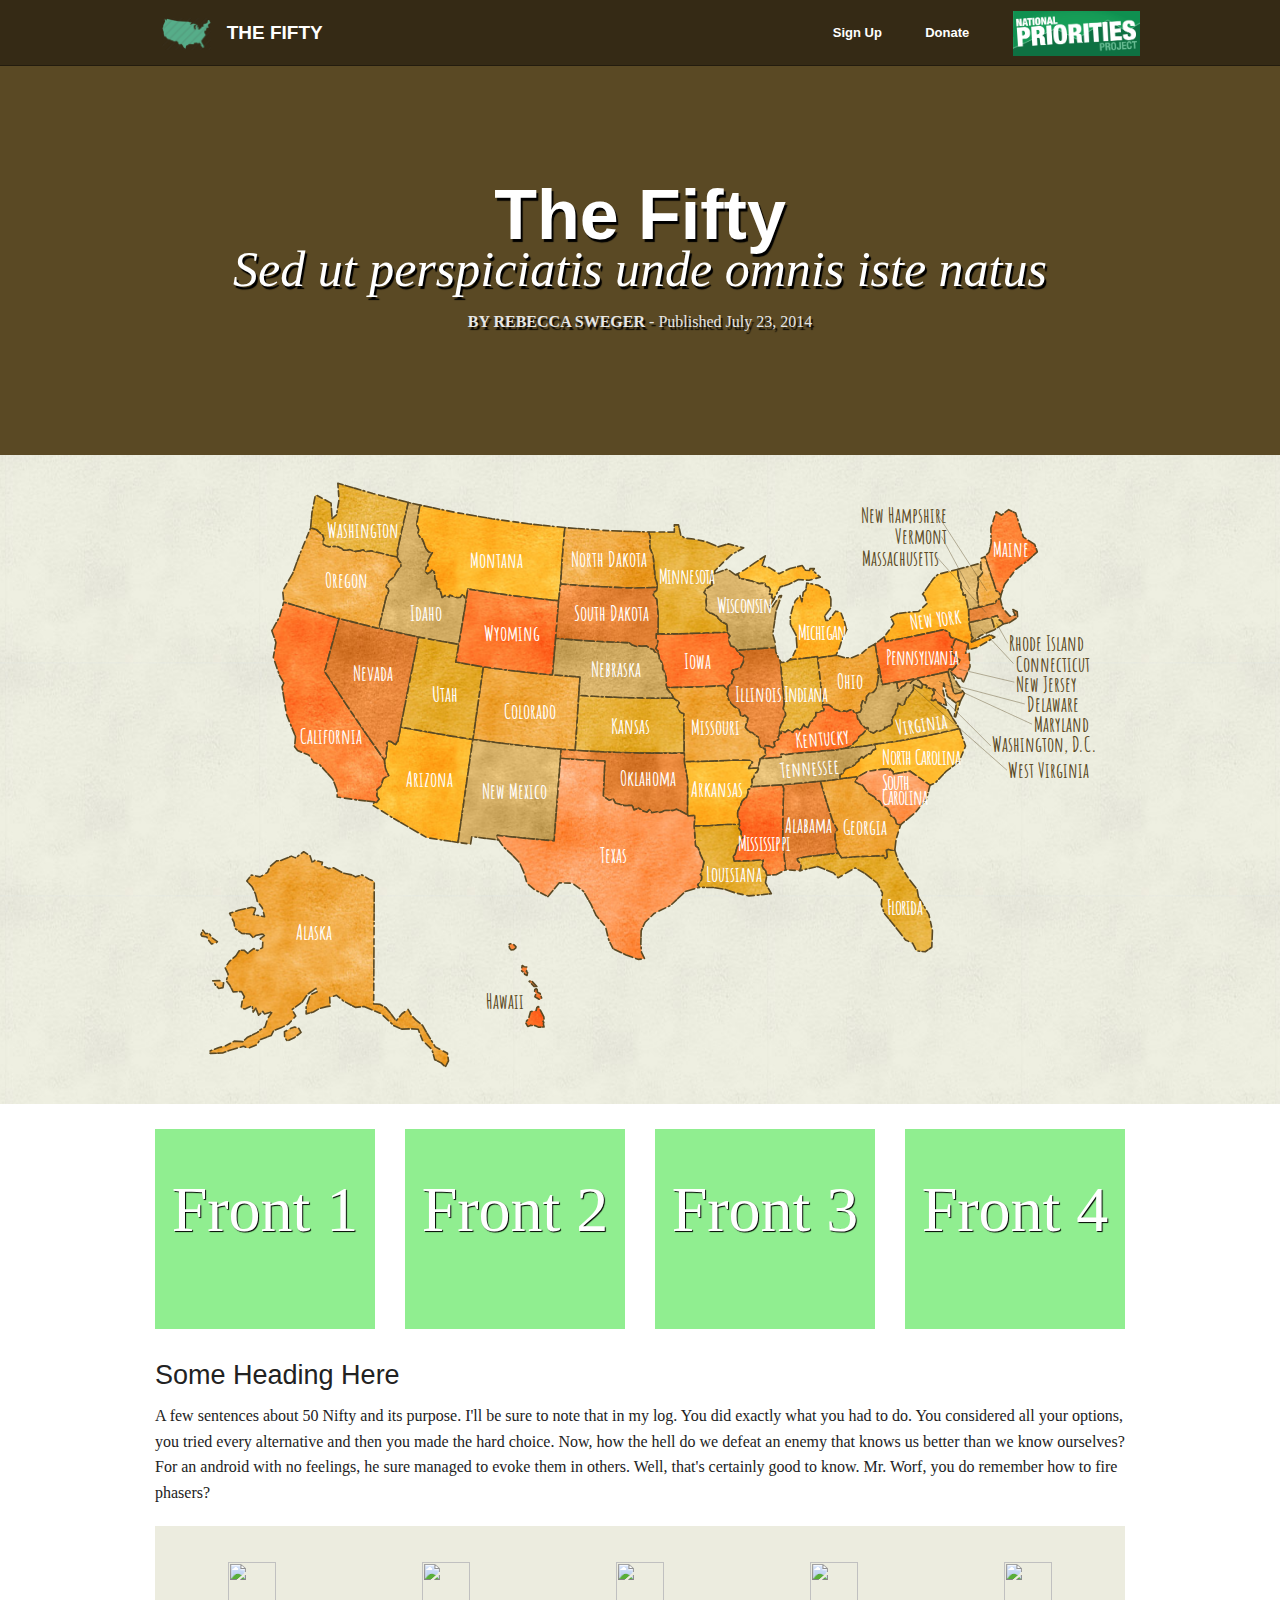
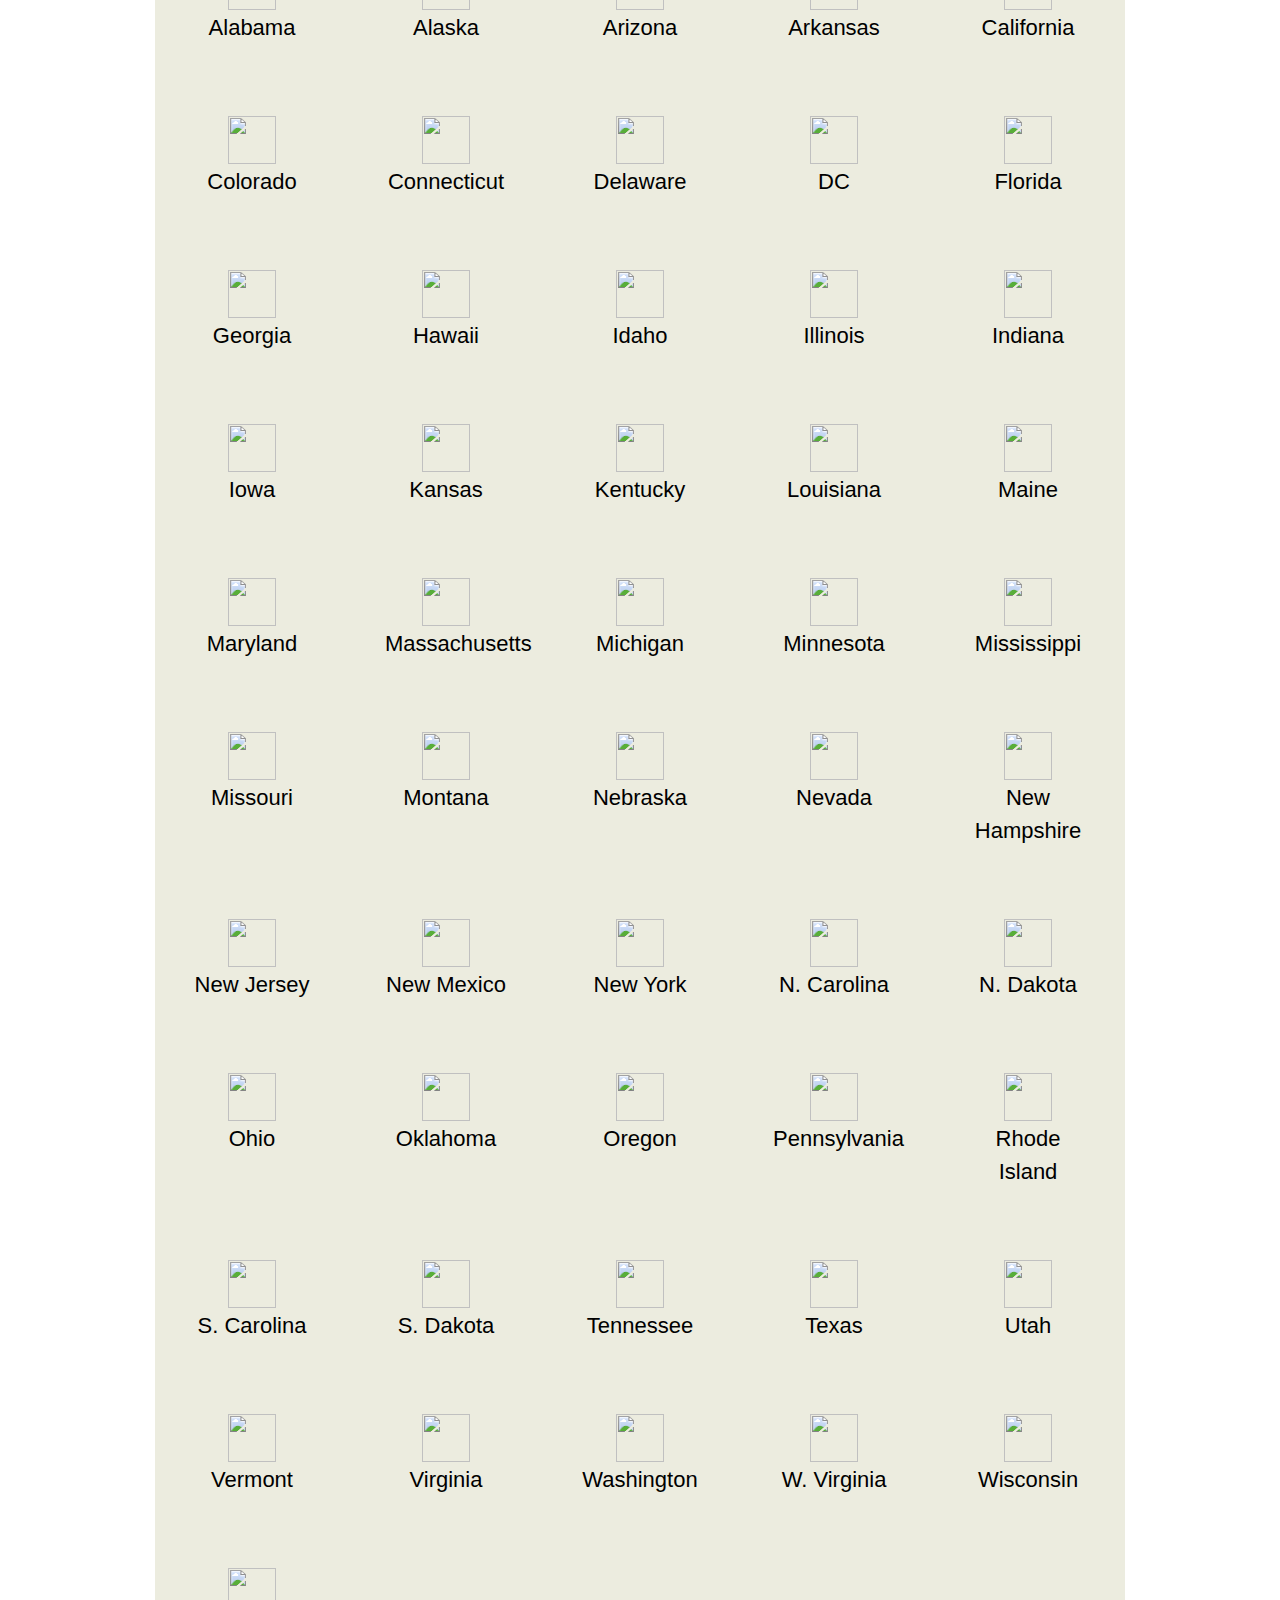
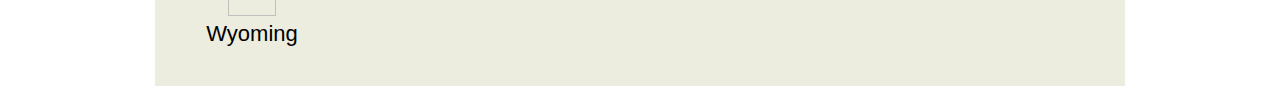
==== index.html @ 643e21e7 "add icon bar and logo" ====
<!doctype html>
<html class="no-js" lang="en">
  <head>
    <meta charset="utf-8" />
    <meta name="viewport" content="width=device-width, initial-scale=1.0" />
    <title>Nifty Mockup - Homepage</title>
    <link rel="stylesheet" href="stylesheets/app.css?v=1" />
    <link href='https://fonts.googleapis.com/css?family=Amatic+SC:400,700' rel='stylesheet' type='text/css'>
    <script src="bower_components/modernizr/modernizr.js"></script>
  </head>
  <body>
    <div class="contain-to-grid fixed">
      <nav class="top-bar" data-topbar>
        <ul class="title-area">
          <li class="name">
            <h1>
              <a href="#">
                <img src="images/map-icon.png" class="icon" alt="">
                The Fifty
              </a>
            </h1>
          </li>
          <li class="toggle-topbar menu-icon">
            <a href="#">
              <span class="menu-icon-text">Menu</span>
            </a>
          </li>
        </ul>
        <section class="top-bar-section">
          <ul class="right">
            <li><a href="#" class="right-link">Sign Up</a></li>
            <li><a href="#" class="right-link">Donate</a></li>
            <li><a href="#" class="right-link right-link-npp"><img src="images/npp-horiz-logo-04-full.png" style="width: auto; height: 45px"></a></li>
          </ul>
        </section>
      </nav>
    </div>
    <div class="contain-to-grid slogan clearfix">
      <div class="row">
        <div class="small-12 columns">
          <h1 class="slogan-title">The Fifty</h1>
          <h2 class="slogan-subtitle">
            Sed ut perspiciatis unde omnis iste natus
          </h2>
          <p class="slogan-byline">
            <strong class="by">By Rebecca Sweger</strong> -
            <span class="published">Published July 23, 2014</span>
          </p>
        </div>
      </div>
    </div>
    <div class="contain-to-grid map clearfix">
      <div class="row">
        <div class="small-12 columns">
          <svg xmlns="http://www.w3.org/2000/svg" version="1.1" preserveAspectRatio="xMidYMid meet" viewBox="0 0 1200 800">
            <defs>
              <pattern id="pattern-1" patternUnits="userSpaceOnUse" width="250" height="230">
                  <image xlink:href="images/NPP-watercolor-04-1.jpg" x="0" y="0" width="250" height="230"></image>
              </pattern>
              <pattern id="pattern-2" patternUnits="userSpaceOnUse" width="250" height="230">
                  <image xlink:href="images/NPP-watercolor-04-2.jpg" x="0" y="0" width="250" height="230"></image>
              </pattern>
              <pattern id="pattern-3" patternUnits="userSpaceOnUse" width="250" height="230">
                  <image xlink:href="images/NPP-watercolor-04-3.jpg" x="0" y="0" width="250" height="230"></image>
              </pattern>
              <pattern id="pattern-4" patternUnits="userSpaceOnUse" width="250" height="230">
                  <image xlink:href="images/NPP-watercolor-04-4.jpg" x="0" y="0" width="250" height="230"></image>
              </pattern>
              <pattern id="pattern-5" patternUnits="userSpaceOnUse" width="250" height="230">
                  <image xlink:href="images/NPP-watercolor-04-5.jpg" x="0" y="0" width="250" height="230"></image>
              </pattern>
              <pattern id="pattern-6" patternUnits="userSpaceOnUse" width="250" height="230">
                  <image xlink:href="images/NPP-watercolor-04-6.jpg" x="0" y="0" width="250" height="230"></image>
              </pattern>
              <pattern id="pattern-7" patternUnits="userSpaceOnUse" width="250" height="230">
                  <image xlink:href="images/NPP-watercolor-04-7.jpg" x="0" y="0" width="250" height="230"></image>
              </pattern>
              <pattern id="pattern-8" patternUnits="userSpaceOnUse" width="250" height="230">
                  <image xlink:href="images/NPP-watercolor-04-8.jpg" x="0" y="0" width="250" height="230"></image>
              </pattern>
              <style type="text/css">
                .pattern-1.pattern-1 {fill: url(#pattern-1)}
                .pattern-2.pattern-2 {fill: url(#pattern-2)}
                .pattern-3.pattern-3 {fill: url(#pattern-3)}
                .pattern-4.pattern-4 {fill: url(#pattern-4)}
                .pattern-5.pattern-5 {fill: url(#pattern-5)}
                .pattern-6.pattern-6 {fill: url(#pattern-6)}
                .pattern-7.pattern-7 {fill: url(#pattern-7)}
                .pattern-8.pattern-8 {fill: url(#pattern-8)}
              </style>
            </defs>
            <g>
              <path id="AK" title="Alaska" class="land pattern-3" d="M191.8,495.91l2.87,8.43l3.02,-2.96l9.45,2.36l-0.85,3.93l8.45,3.99l6.07,-1.1l11.73,6.53l11.14,2.37l4.41,2.47l7.93,-2.48l8.81,5.39l6.42,2.46l0,0l-0.29,61.92l-0.41,89.84l7.5,0.44l7.5,4.15l5.52,6.58l7.22,9.78l7.24,-8.8l7.5,-5.33l4.57,7.63l5.67,5.86l7.72,6.27l5.88,10.36l9.87,16.24l15.03,7.91l1.32,9.26l-3.88,7.62l-5.24,-5.02l-7.87,-3.96l-3.56,-12.68l-11.56,-11.14l-5.39,-13.83l-7.71,-0.46l-12.67,0.3l-9.46,-4l-16.5,-15.44l-7.41,-2.87l-13.37,-5.62l-10.64,1l-14.65,-7.75l-8.54,-7.13l-8.59,2.6l0.69,10.76l-4.31,0.62l-9.17,2.34l-7.32,4.4l-8.95,2.21v-9.05l5.22,-14.52l8.47,-3.82l-1.62,-4.08l-10.5,7.43l-6.45,9.48L169.57,686l4.61,8.12l-8.97,9.68l-9.49,4.89l-8.73,3.17l-3.13,6.19l-14.01,5.24l-3.92,6.35l-10.87,4.25l-5.39,-2.33l-8.57,2.31l-9.52,2.92l-8.06,3.09l-15.29,0.34l-0.64,-2.74l10.79,-4.25l9.15,-2.37l10.61,-5.76l10.46,0.68l5.31,-5.08l12.97,-6.42l2.37,-2.58l6.88,-4.06l3.48,-10.97l5.58,-8.06l-9.78,2.83l-1.99,-3.05l-5.29,4.55l-3.47,-8.58l-3.22,4.87l-1.26,-8.01l-9,4.19l-4.71,-1.12l1.45,-8.95l2.67,-5.11l-3.54,-6.46l-10.41,0.39l-4.4,-8.61l-4.04,-4.93l2.31,-8.42l-3.72,-7.91l5.2,-7.81l8.05,-6.82l4.58,-7.12l5.87,0.36l4.11,3.66l7.39,-6.02l4.68,2.52l6.33,-3.59l0.34,-7.37l-3.13,-3.67l6.35,-4.88l-4.14,-0.76l-7.89,1.7l-2.89,2.92l-4.41,-4.75l-9.88,-0.77l-8.65,-6.44l-0.92,-7.01l-5.42,-11.46l10.92,-3.79l16.26,-3.71l5.19,1.37l-2.92,7.67l13.69,2.75l-2.8,-11.1l-6.17,-8.03l-2.27,-9.16l-3.95,-8.45l-6.76,-7.45l5.78,-7.51l10.57,2.37l9.34,-5.56l3.41,-7.73l7.78,-6.53l5.97,-0.64l12.31,-5.24l4.93,2.18l10.31,-7.58L191.8,495.91zM59.27,587.82l3.09,4.29l4.68,-0.11l4.08,5.78l6.04,4.18l-1.08,1.46l-6.17,1.5l-4.07,-4.97l-1.64,-3.58l-6.21,-1.19l-1.13,-1.88L59.27,587.82zM84.05,658.96l-5.19,0.99l-4.04,-4.16l-3.25,-5.32l7.96,-0.37l5.42,3L84.05,658.96zM172.79,720.54l-8.89,4.49l-3.56,-4.44l-0.17,-7.13l8.04,-4.19l4.56,-1.67l5.13,1.72l2.78,5.07L172.79,720.54z"></path>
              <path id="AL" title="Alabama" class="land pattern-2" d="M823.25,403.55L831.37,431.02L838.53,452.95L842.13,459.7L844.3,463.54L841.61,467.9L841.4,475.24L842.96,479.38L842.96,483.45L842.88,487.23L844.46,489.98L845.75,492.54L805.82,497.08L794.73,499.45L794.58,501.21L799.58,506.33L798.97,510.92L797.83,514.18L780.04,513.21L776.52,478.48L776.84,441.91L777.66,412.26L775.95,407.99L799.35,405.82z"></path>
              <path id="AR" title="Arkansas" class="land pattern-4" d="M746.45,386.99L746.39,388.88L744.74,392.2L741.65,394.62L741.19,398.42L738.45,401.59L739.1,408.17L737.11,410.42L736.87,412.24L733.64,414.14L733.77,417.43L731.63,423.65L729.53,425.07L726.38,428.35L724.64,433.14L720.94,441.29L720.79,446.7L723.3,452.55L722.62,457.07L706.39,457.09L685.47,458.65L666.94,459.1L667.77,446.16L663.36,446.16L659.67,446.53L658.64,445.06L658.85,425.16L658.87,403.06L654.82,379.13L677.08,378.97L697.32,378.33L716.63,377.44L737.54,377.61L739.25,380.31L737.34,382.88L735.44,385.46L734.45,387.78z"></path>
              <path id="AZ" title="Arizona" class="land pattern-4" d="M393.21,351.89L374.82,479.32L336.43,473.46L295.45,449.76L268.97,433.11L271.6,429.19L274.1,429.74L277.1,425.71L274.42,421.95L274.45,418.47L274.3,414.34L279,409.98L282.58,400.09L289.13,396.66L286.51,391.67L284.99,386.99L284.28,382.78L283.9,379.56L283.94,377.49L285.97,373.36L285.98,368.82L286.5,364.43L287.5,359.65L286.52,356.27L288.33,353.79L292.12,354.57L295.26,356.86L297.54,358.24L299.42,355.09L300.35,354.51L303.82,336.59L332.7,341.78L367.14,347.74z"></path>
              <path id="CA" title="California" class="land pattern-1" d="M227.74,202.25L209.97,267.9L234.88,306L259.69,342.73L283.94,377.49L283.9,379.56L284.28,382.78L284.99,386.99L286.51,391.67L289.13,396.66L282.58,400.09L279,409.98L274.3,414.34L274.45,418.47L274.42,421.95L277.1,425.71L274.1,429.74L271.6,429.19L247.2,426.36L225.43,423.15L225.09,414.45L219.96,401.1L203.57,383L196.4,380.28L190.28,371.27L176.35,365.7L172.7,360.88L173.84,348.28L162.81,321.41L157.2,286.87L159.32,282.02L153.91,272.55L146.38,250.33L149.63,231.97L144.55,217.34L153.92,200.58L159.29,181.87z"></path>
              <path id="CO" title="Colorado" class="land pattern-3" d="M524.26,297.34L522.11,332.21L519.88,365.43L502.43,364.1L480.73,362.25L449.96,359.16L421.42,355.72L393.21,351.89L406.05,262.04L423.12,264.4L440.2,266.58L474.43,270.36L491.58,271.97L525.81,274.63L524.3,296.61z"></path>
              <path id="CT" title="Connecticut" class="land pattern-8" d="M1034.84,200.91L1038.24,212.85L1038.11,216.33L1031.11,219.4L1021.77,223.02L1010.11,231.52L1008.84,228.98L1011.92,225.92L1010.14,224.38L1006.81,207.31L1019.47,204.48z"></path>
              <path id="DC" title="Washington, DC" class="land" d="M963.72,293.35L963.53,292.03L961.68,290.43L962.86,289.07L965.55,290.9z"></path>
              <path id="DE" title="Delaware" class="land pattern-8" d="M986.93,264.85L984.93,267.74L986.35,271.89L992.67,282.97L1000,293.17L988.42,295.83L980.78,267.93L981.69,265.89L983,264.55z"></path>
              <path id="FL" title="Florida" class="land pattern-5" d="M915.25,488.75L920.47,504.83L931.05,522.16L942.9,537.63L944.43,546.48L957.31,568.23L961.78,588.44L960.97,609.01L952.91,614.56L942.16,613.5L937.22,603.98L928.48,599.97L914.49,581.98L901.97,566.79L898.51,556.09L899.92,541.71L893.44,529.65L878.58,517.85L866.13,510.74L845.03,523.09L839.71,517.25L819.88,509.08L797.83,514.18L798.97,510.92L799.58,506.33L794.58,501.21L794.73,499.45L805.82,497.08L845.75,492.54L849.47,498.29L869.32,496.79L901.59,495.62L903.65,499.35L905.87,496.93L904.7,489.07L906.93,487.93L911.06,488.99z"></path>
              <path id="GA" title="Georgia" class="land pattern-3" d="M870.54,397.61L868.77,399.77L866.4,404.45L871.95,407.48L875.38,408.38L879.89,414.99L882.71,418.65L890.05,423L891.77,425.6L896.8,428.57L899.84,433.58L906.61,437.16L908.79,442.08L910.32,444.39L909.93,446.15L913.88,448.03L916.46,451.94L917.13,456.23L919.03,456.77L922.51,457.38L916.86,475.27L915.25,488.75L911.06,488.99L906.93,487.93L904.7,489.07L905.87,496.93L903.65,499.35L901.59,495.62L869.32,496.79L849.47,498.29L845.75,492.54L844.46,489.98L842.88,487.23L842.96,483.45L842.96,479.38L841.4,475.24L841.61,467.9L844.3,463.54L842.13,459.7L838.53,452.95L831.37,431.02L823.25,403.55L837.59,402.05L847.46,400.57z"></path>
              <path id="HI" title="Hawaii" class="land pattern-1" d="M443.39,612.09l-3.04,0.1l-1.75,-2.38l-0.9,-4.35l2.24,-0.78l3.28,0.52l3.31,2.87l-0.17,1.63L443.39,612.09zM460.92,640.38l-0.66,3.48l-2.99,-1.37l-0.62,-2.43l-1.04,-0.48l-0.48,-0.1l-1.92,-1.63l1.05,-6.3l2.46,1.6l3.75,0.34l-1,5.34L460.92,640.38zM472.36,657.57l-3.54,-0.18l-5.86,-6.16l2.14,-1.41L472.36,657.57zM472.75,661.08l0.38,3.47l3.3,1.61l1.96,5.74l-0.91,1.33l-2.35,0.03l-5.18,-3l1.42,-4.08l-1.82,-1.98l0.38,-3.08l1.6,-0.74L472.75,661.08zM464.41,705.67l-3.3,1.32l-2.68,-4.91l3.87,-5.3l2.25,-8.02l6.97,-1.6l0.83,-3.42l1.47,-1.3l0.87,0.25l6.34,12.29l0.27,3.33l-1.3,2.37l1.01,1.2l-0.53,1.9l0.83,3.79l-6.57,0.44l-4.82,-2.11L464.41,705.67z"></path>
              <path id="IA" title="Iowa" class="land pattern-1" d="M708.74,219.26L709.04,220.49L711.39,223.98L710,225.78L710.31,230.55L711.1,232.54L712.37,236.09L717.96,237.96L719.79,241.33L720.87,243L722.93,244.04L723.88,246.44L726.64,248.09L728.51,249.94L727.99,256.09L725.17,261.42L724.13,263.12L720.32,264.66L714.53,266.11L713.21,270.09L715.43,271.74L716.35,275.21L714.32,279.26L713.36,282.76L709.11,286.36L708.97,290.51L706.51,288.74L703.03,285.22L684.16,286.48L664.27,287.22L648.77,287.52L633.24,287.62L632.09,283.51L632.57,279.45L632.19,275.54L630.42,268.99L629.29,266.28L628.06,265.54L627.94,260.29L626.88,256.53L623.81,252.24L623.86,250.36L622.8,246.61L622.06,244.34L622.09,242.26L619.39,239.72L620.76,236L621.65,232.36L622.06,229.89L619.95,226.86L620.01,221.31L622.21,221.31L640.32,221.33L662.83,220.7L687.01,219.83z"></path>
              <path id="ID" title="Idaho" class="land pattern-8" d="M384.7,178.06L385.21,178.56L375.87,234.37L326.11,225.41L276.58,214.43L286.18,174.71L289.06,168.74L288.45,165.54L285.82,163.34L286.7,159.8L290.12,155.29L294.56,151.7L298.48,145.04L301.92,139.8L304.17,137.26L304.11,133.69L301.91,131.28L299.24,126.14L300.3,122.21L299.68,118.48L306.56,87.28L313.23,58.66L327.79,61.98L323.71,85.85L326.37,92.69L325.47,96.73L327.51,100.93L330.57,103.82L332.38,107.84L335.18,115.68L338.48,119.77L343.09,120.94L340.37,125.56L337.65,131.15L337.77,137.18L335.65,138.25L334.63,144.02L336.98,146.81L340.63,144.78L342.87,141.95L344.65,142.95L345.92,146.4L346.33,153.84L348.59,157.19L348.46,163.24L349.11,165.06L352.25,166.24L353.6,169.87L355.34,176.23L358.88,173.67L363.99,175.46L364.82,173.33L373.63,176.35L377.44,176.27L380.5,172.2L382.13,173.11L383.16,176.53z"></path>
              <path id="IL" title="Illinois" class="land pattern-2" d="M767.4,237.97L767.4,238.03L768.06,243.91L773.71,255.38L773.71,255.38L773.71,255.38L776.14,281.56L778.56,307.71L777.15,314.18L778.75,315.7L780.04,319.47L780.19,322.52L778.83,324.03L777.89,327.89L774.65,333.15L772.69,339.44L772.52,344.06L772.79,345.73L771.03,349.05L772.75,351.05L769.73,352.97L765.81,355.21L766.92,360.09L764.7,362.15L760.16,360.41L755.25,359.56L754.19,361.85L755.15,365.22L751.67,361.95L749.76,362.68L747.04,357.29L747.46,353.85L745.73,348.47L743.87,347.93L738.83,343.28L736.79,343.33L733.04,340.37L730.3,337.13L731.2,333.08L732.64,329.68L733.38,325.44L729.78,322.01L726.52,323.68L724.45,322.85L723.94,319.08L722.22,314.86L720.54,313.92L716.32,311.1L712.77,307.43L709.63,302.92L707.74,296.22L708.97,290.51L709.11,286.36L713.36,282.76L714.32,279.26L716.35,275.21L715.43,271.74L713.21,270.09L714.53,266.11L720.32,264.66L724.13,263.12L725.17,261.42L727.99,256.09L728.51,249.94L726.64,248.09L723.88,246.44L722.93,244.04L720.87,243L719.79,241.33L736.92,240.23L754.43,238.94L767.35,238.03L767.34,237.97z"></path>
              <path id="IN" title="Indiana" class="land pattern-5" d="M819.8,251.07L822.26,271.46L824.84,293.39L826.66,309L825.79,310.19L827.78,314.61L827.23,316.37L824.27,316.77L821.75,319.09L817.48,318.77L817.61,323.14L815.31,325.08L813.42,329.22L810.98,330.21L807.81,337.35L803.98,335.81L802.57,333.17L799.94,337.99L798.22,340.71L794.11,338.45L790.21,341.01L789.07,343.34L783.23,340.43L779.62,343.26L774.85,341.93L774.89,344.44L772.52,344.06L772.69,339.44L774.65,333.15L777.89,327.89L778.83,324.03L780.19,322.52L780.04,319.47L778.75,315.7L777.15,314.18L778.56,307.71L776.14,281.56L773.71,255.38L773.71,255.38L775.41,256.76L781.16,256.08L785.48,253.14L785.48,253.14L803.69,251.3L819.57,249.31z"></path>
              <path id="KS" title="Kansas" class="land pattern-5" d="M654.77,368.71L638.81,368.9L606.07,368.79L573.32,368.04L555.14,367.35L536.98,366.45L519.88,365.43L522.11,332.21L524.26,297.34L524.29,297.34L554.73,299.07L577.39,299.98L617.51,300.79L641.53,300.79L645.7,303.78L647.97,303.71L648.51,306.99L646.09,311.22L647.45,313.36L649.68,318.1L654.35,320.18L654.53,344.47z"></path>
              <path id="KY" title="Kentucky" class="land pattern-1" d="M868.09,319.18L868.74,321.26L869.24,325.93L871.88,329.12L873.25,332.39L876.29,334.91L878.49,337.35L882.03,337.23L875.89,345L870.68,348.46L870.51,350.34L868.95,352.99L864.4,356.38L863.09,358.79L859.56,360.71L854.51,362.7L842.33,365.07L826.21,366.09L821.02,366.98L810.52,367.52L799.86,368.47L790.05,369.33L778.72,371.03L778.04,370.05L774.43,370.42L774.8,373.97L748.7,375.84L752.62,373.16L755.37,371.06L754.75,367.53L755.15,365.22L754.19,361.85L755.25,359.56L760.16,360.41L764.7,362.15L766.92,360.09L765.81,355.21L769.73,352.97L772.75,351.05L771.03,349.05L772.79,345.73L772.52,344.06L774.89,344.44L774.85,341.93L779.62,343.26L783.23,340.43L789.07,343.34L790.21,341.01L794.11,338.45L798.22,340.71L799.94,337.99L802.57,333.17L803.98,335.81L807.81,337.35L810.98,330.21L813.42,329.22L815.31,325.08L817.61,323.14L817.48,318.77L821.75,319.09L824.27,316.77L827.23,316.37L827.78,314.61L825.79,310.19L826.66,309L832.73,308.77L836.11,310.54L841.45,315.01L845.39,316.1L848.35,317.55L852.46,316.35L855.74,317.21L859.34,315.44L862.62,314.57L864.48,317.51z"></path>
              <path id="LA" title="Louisiana" class="land pattern-5" d="M722.62,457.07L724.06,458.3L722.49,461.68L725.53,466.21L724.89,469.07L727.6,472.85L725.04,475.33L724.38,479.68L720.81,483.43L719.3,488.3L717.8,493.89L715.53,496.56L716.6,502.22L733.98,502.02L752.51,500.89L752.21,504.72L751.16,508.55L752.61,511.35L755.39,513.82L756.36,517.55L756.89,519.79L755.26,529.47L762.48,542.76L734.86,545.47L717.53,541.69L705.74,537.49L690.4,535.09L673.04,534.9L671.32,531.91L673.27,528.5L676.18,525.4L676.12,520.83L674.63,519.34L676.22,513.83L677.42,511.32L679.1,502.91L677.27,499.84L674.87,494.7L673.07,489.45L671.9,485.95L668.65,483.45L666.94,459.1L685.47,458.65L706.39,457.09z"></path>
              <path id="MA" title="Massachusetts" class="land pattern-2" d="M1045.63,177.8L1048.77,189.44L1057.46,199.48L1064.38,198.06L1060.35,190.6L1066.65,194.01L1067.17,200.62L1057.15,207.36L1049.14,209.17L1047.75,205.96L1044.47,204.17L1041.66,198.77L1034.84,200.91L1019.47,204.48L1006.81,207.31L1006.47,191.24L1019.95,188.12L1039.54,183L1040.61,180.37L1043.61,177.93z"></path>
              <path id="MD" title="Maryland" class="land pattern-7" d="M980.78,267.93L988.42,295.83L1000,293.17L1001.44,294.94L996.49,304.07L992.51,305.34L991.48,307.17L980.22,298.59L975.8,282.14L974.67,290.56L979.11,309.68L967.2,305.35L965.52,302.45L962.88,304.01L960.31,303.28L961.26,297.92L963.79,295.21L963.72,293.35L965.55,290.9L962.86,289.07L961.68,290.43L957.94,288.63L954.01,288.05L954.78,285.4L952.15,284.2L949.46,283.97L947.53,281.41L944.79,278.66L939.12,277.96L936.14,280.29L934.58,282.31L929.32,282.4L927.46,285.17L924.2,286.7L921.71,289.82L919.42,292.31L917.49,280.96L933.46,277.97L938.9,276.86L951.06,274.31L965.73,271.32z"></path>
              <path id="ME" title="Maine" class="land pattern-1" d="M1046.95,172.11L1045.32,172.81L1043.71,169.97L1039.84,167.56L1039.83,165.23L1026.54,125.88L1031.85,120.24L1034.43,108.68L1034.08,90.22L1040.58,70.21L1047.3,74.47L1056.14,67.64L1064.77,71.84L1074.29,101.57L1088.28,110.6L1091.52,119.75L1078.66,131.52L1065.07,141.37L1051.08,159.84z"></path>
              <path id="MI" title="Michigan" class="land pattern-4" d="M810.31,140.6L810.31,140.6l5.32,0.03l0,0l-1.7,2.51l9.03,8.01L809.3,155l-0.54,-0.04l-12.74,-0.9l-11.87,5.92l-10.61,3.16l-8.01,15.38l-0.43,-0.12l-0.01,0.04l-2.39,-2.49l0.85,-3.77l-3.55,0.12l0.4,-3.76l0.81,-1.92l-1.7,-3.07l-3.89,-1.11l-1.2,-3.67l-3.12,-0.03l-4.49,0.34l-9.47,-3.39l-14.14,-3.12l-1.54,-4.03l-2.52,-0.59l-0.02,-0.07l-0.95,0.53l-0.15,-0.11l0.14,0.1l11.76,-6.62l12,-8.35l13.09,-8.73l-3.95,12.49l9.13,2.13l11.89,7.63l13.42,-6.53l15.16,-3.76l4.06,5.97l4.91,0.32L810.31,140.6zM855.86,215.95L855.86,215.95l-0.37,0.36l-5.98,13.52l-2.54,8.4h0l-4.54,9.49l0,0l-6.33,1.07l-7.68,1.01l-8.62,1.26l-0.23,-1.76l-15.88,1.99l-18.21,1.84v0l0,0l3.1,-3.48l5.66,-11.73l-1.15,-14.96l-6.97,-13.41l-0.19,-9.69l3.06,-11.57l3.2,-8.06l5.82,-6.16l2.38,7.43l1.52,-11.52l3.25,-2.73l1.18,-8.89l14.08,2.82l13,7.22l2.75,10.08l-0.03,10.5l-7.71,10.26l1.6,5.57l3.28,-0.25l8.73,-11.34l6.35,1.38l4.89,12.62l2.21,9.1L855.86,215.95z"></path>
              <path id="MN" title="Minnesota" class="land pattern-5" d="M728.42,114.75L728.41,114.76L713.15,123.35L702.62,133.13L692.46,143.3L692.56,146.66L688.46,148.11L689.15,160.93L688.65,160.93L684.81,163.61L681.49,165.93L679.36,170.21L682.88,174.37L681.86,180.15L682.07,186.34L681.75,191.37L686.66,195.58L688.61,195.71L694.02,198.73L695.92,200.19L697.18,202.59L701.49,206.31L707.21,209.4L707.84,211.25L708.17,216.72L708.74,219.26L687.01,219.83L662.83,220.7L640.32,221.33L622.21,221.31L622.54,200.03L620.69,178.18L617.89,176.38L616.33,172.84L617.22,169.75L620.82,167.22L621.12,163.9L621.15,159.74L620.18,156.26L618.88,152.54L618.15,147.88L618,142.66L617.48,141.4L616.9,134.67L616.87,131.58L616.59,128.83L615.86,124.17L614.03,119.43L612.29,115.2L612.08,111.02L611.94,106.51L612.5,103.57L612.63,100.89L611.25,97.55L611.06,95.28L642.49,95.37L642.44,86.5L647.55,86.32L650.41,98.96L655.22,102.79L665.92,103.97L681.65,107.14L696.84,113.64L709.12,109.99L728.41,114.75z"></path>
              <path id="MO" title="Missouri" class="land pattern-3" d="M708.97,290.51L707.74,296.22L709.63,302.92L712.77,307.43L716.32,311.1L720.54,313.92L722.22,314.86L723.94,319.08L724.45,322.85L726.52,323.68L729.78,322.01L733.38,325.44L732.64,329.68L731.2,333.08L730.3,337.13L733.04,340.37L736.79,343.33L738.83,343.28L743.87,347.93L745.73,348.47L747.46,353.85L747.04,357.29L749.76,362.68L751.67,361.95L755.15,365.22L754.75,367.53L755.37,371.06L752.62,373.16L748.7,375.84L748.38,378.06L747.49,381.37L746.45,386.99L734.45,387.78L735.44,385.46L737.34,382.88L739.25,380.31L737.54,377.61L716.63,377.44L697.32,378.33L677.08,378.97L654.82,379.13L654.86,368.71L654.77,368.71L654.53,344.47L654.35,320.18L649.68,318.1L647.45,313.36L646.09,311.22L648.51,306.99L647.97,303.71L645.7,303.78L641.53,300.79L639.23,295.96L636.52,293.07L633.59,289.49L633.24,287.62L648.77,287.52L664.27,287.22L684.16,286.48L703.03,285.22L706.51,288.74z"></path>
              <path id="MS" title="Mississippi" class="land pattern-1" d="M775.95,407.99L777.66,412.26L776.84,441.91L776.52,478.48L780.04,513.21L768.32,519.32L756.89,519.79L756.36,517.55L755.39,513.82L752.61,511.35L751.16,508.55L752.21,504.72L752.51,500.89L733.98,502.02L716.6,502.22L715.53,496.56L717.8,493.89L719.3,488.3L720.81,483.43L724.38,479.68L725.04,475.33L727.6,472.85L724.89,469.07L725.53,466.21L722.49,461.68L724.06,458.3L722.62,457.07L723.3,452.55L720.79,446.7L720.94,441.29L724.64,433.14L726.38,428.35L729.53,425.07L731.63,423.65L733.77,417.43L733.64,414.14L736.87,412.24L737.11,410.42L755.47,409.14z"></path>
              <path id="MT" title="Montana" class="land pattern-4" d="M501.84,159.67L499.16,180.45L472.33,177.57L443.38,174.28L418.47,170.63L386.97,165.87L385.13,177.31L384.7,178.06L383.16,176.53L382.13,173.11L380.5,172.2L377.44,176.27L373.63,176.35L364.82,173.33L363.99,175.46L358.88,173.67L355.34,176.23L353.6,169.87L352.25,166.24L349.11,165.06L348.46,163.24L348.59,157.19L346.33,153.84L345.92,146.4L344.65,142.95L342.87,141.95L340.63,144.78L336.98,146.81L334.63,144.02L335.65,138.25L337.77,137.18L337.65,131.15L340.37,125.56L343.09,120.94L338.48,119.77L335.18,115.68L332.38,107.84L330.57,103.82L327.51,100.93L325.47,96.73L326.37,92.69L323.71,85.85L327.79,61.98L372.22,71.15L416.94,78.85L461.89,85.08L507.02,89.83L503.5,131.88z"></path>
              <path id="NC" title="North Carolina" class="land pattern-4" d="M995.21,338.43L1002.75,360L994.84,379.03L978.65,391.44L965.08,405.88L958.75,408.49L934.04,391.25L913.5,394.62L913.11,392L909.59,388.69L907.98,390.48L907.51,388.53L898.72,388.9L881.69,391.36L872.29,396.68L870.54,397.61L847.46,400.57L847.25,395.75L850.98,393.82L851.93,391.24L854.18,388.16L857.83,387.06L862.01,385.43L865.93,382.9L867.46,380.66L870.69,378.36L870.36,376.75L874.51,373.03L876.28,374.79L882.37,369.54L885.58,369.5L887.79,365.3L891.33,363.75L890.63,360.58L890.64,357.69L921.25,353.54L957.11,346.86L976.05,342.75z"></path>
              <path id="ND" title="North Dakota" class="land pattern-3" d="M611.06,95.28L611.25,97.55L612.63,100.89L612.5,103.57L611.94,106.51L612.08,111.02L612.29,115.2L614.03,119.43L615.86,124.17L616.59,128.83L616.87,131.58L616.9,134.67L617.48,141.4L618,142.66L618.15,147.88L618.88,152.54L620.18,156.26L621.15,159.74L621.12,163.9L590.77,164.65L564.87,163.67L532.22,161.94L501.84,159.67L503.5,131.88L507.02,89.83L559.45,93.57z"></path>
              <path id="NE" title="Nebraska" class="land pattern-8" d="M622.06,244.34L622.8,246.61L623.86,250.36L623.81,252.24L626.88,256.53L627.94,260.29L628.06,265.54L629.29,266.28L630.42,268.99L632.19,275.54L632.57,279.45L632.09,283.51L633.24,287.62L633.59,289.49L636.52,293.07L639.23,295.96L641.53,300.79L617.51,300.79L577.39,299.98L554.73,299.07L524.29,297.34L524.26,297.34L524.3,296.61L525.81,274.63L491.58,271.97L495.46,226.79L527.96,229.32L552.96,230.8L586.41,232.12L590.65,235.11L596.76,237.07L598.22,236.06L602.2,236.22L608.18,236.09L612.47,239.07L617.05,241.01L617.8,242.91L619.24,244.01z"></path>
              <path id="NH" title="New Hampshire" class="land pattern-3" d="M1046.95,172.11L1045.63,177.8L1043.61,177.93L1040.61,180.37L1039.54,183L1019.95,188.12L1018.05,186.18L1018.57,182.99L1017.43,177.12L1017.56,175.61L1016.72,170.27L1017.3,165.41L1018.09,163.14L1018.58,157.42L1017.99,153.78L1017.94,151.5L1020.7,149.61L1023.53,146.09L1023.4,143.19L1021.37,140.36L1021.55,133.87L1021.52,133.86L1021.57,128.01L1026.54,125.88L1039.83,165.23L1039.84,167.56L1043.71,169.97L1045.32,172.81z"></path>
              <path id="NJ" title="New Jersey" class="land pattern-6" d="M1005.97,233.13L1002.85,245.27L1007.3,245.2L1008.29,261.79L999.91,281.76L997.29,276.39L993.25,276.13L987.8,271.3L986.35,271.89L984.93,267.74L986.93,264.85L989.95,262.02L990.85,260.36L994.19,256.49L995.8,253.57L989.13,249.11L988.29,246.84L986.3,246.58L985.55,243.01L986.88,239.85L985.31,237.18L987.53,234.61L989.28,228.98L991.08,227.52z"></path>
              <path id="NM" title="New Mexico" class="land pattern-8" d="M502.43,364.1L501.59,375.32L497.01,434.63L493.71,477.35L475.73,475.87L440.89,472.47L423.5,470.51L423.48,472.47L425.23,476.34L391.9,472.15L390.39,481.45L374.82,479.32L393.21,351.89L421.42,355.72L449.96,359.16L480.73,362.25z"></path>
              <path id="NV" title="Nevada" class="land pattern-2" d="M326.11,225.41L303.82,336.59L300.35,354.51L299.42,355.09L297.54,358.24L295.26,356.86L292.12,354.57L288.33,353.79L286.52,356.27L287.5,359.65L286.5,364.43L285.98,368.82L285.97,373.36L283.94,377.49L259.69,342.73L234.88,306L209.97,267.9L227.74,202.25L276.56,214.49L276.58,214.43z"></path>
              <path id="NY" title="New York" class="land pattern-4" d="M1006.47,191.24L1006.81,207.31L1010.14,224.38L1011.92,225.92L1008.84,228.98L1010.11,231.52L1032.89,222.46L1038.92,225.29L1017.3,238.01L1006.63,240.74L1005.97,233.13L991.08,227.52L988.02,226.6L984.83,225.73L983,222.77L982.87,220.23L980.43,218.69L976.03,216.05L953.56,221.02L929.39,226.03L903.43,230.95L902.33,224.89L914.06,208.94L913.34,206.86L913.33,206.8L909.87,200.77L917.84,196.33L930.8,194.61L944.51,193.68L955.07,183.7L952.2,175.26L949.61,172.2L949.54,172.18L949.55,172.17L949.62,172.2L962.67,153.32L968.84,147.56L992.69,141.54L993.51,146.1L993.6,149.11L995.65,155.57L997.38,158.72L996.94,163.69L999.87,169.09L999.66,172.55L1000.17,173.31L1002.51,172.89z"></path>
              <path id="OH" title="Ohio" class="land pattern-3" d="M895.99,263.59L893.82,265.11L895.03,267.83L895.11,273.12L894.33,279.24L893.47,284.35L893.57,286.7L889.71,292.59L887.88,294.01L885.64,295.02L883.46,294.86L880.19,299.33L880.12,303.48L879.92,305.75L878.5,306.88L877.89,304.42L875.44,304.24L873.72,309.48L874.2,314.49L872.38,317.95L868.09,319.18L864.48,317.51L862.62,314.57L859.34,315.44L855.74,317.21L852.46,316.35L848.35,317.55L845.39,316.1L841.45,315.01L836.11,310.54L832.73,308.77L826.66,309L824.84,293.39L822.26,271.46L819.8,251.07L828.42,249.81L836.1,248.8L842.43,247.72L842.43,247.72L842.43,247.73L853.5,250.9L862.09,250.8L873.84,245.91L882.78,238.09L890.88,233.62z"></path>
              <path id="OK" title="Oklahoma" class="land pattern-2" d="M654.82,379.13L658.87,403.06L658.85,425.16L658.64,445.06L650.4,440.72L645.06,438.36L640.76,439.93L634.09,439.72L630.14,439.76L626.89,441.61L623.71,442.55L620.93,441.42L614.58,442.61L611.74,438.79L608.74,442.04L603.58,440.5L598.33,436.88L592.59,439.04L590.23,433.51L581.41,433.82L575.82,432.43L569.54,430.6L566.91,425.79L561.9,427.12L558.91,425.14L554.53,422.51L555.49,400.85L556.46,378.64L538.16,377.73L519.86,376.63L501.59,375.32L502.43,364.1L519.88,365.43L536.98,366.45L555.14,367.35L573.32,368.04L606.07,368.79L638.81,368.9L654.77,368.71L654.86,368.71z"></path>
              <path id="OR" title="Oregon" class="land pattern-3" d="M299.24,126.14L301.91,131.28L304.11,133.69L304.17,137.26L301.92,139.8L298.48,145.04L294.56,151.7L290.12,155.29L286.7,159.8L285.82,163.34L288.45,165.54L289.06,168.74L286.18,174.71L276.58,214.43L276.56,214.49L227.74,202.25L159.29,181.87L158.03,168.07L170.35,146.42L179.28,122.31L192.49,90.34L195.72,91.03L200.31,92.59L203.38,95.72L207.41,98.33L208.97,103.37L208.26,107.16L208.47,110.57L211.77,112.47L215.57,113.53L222.2,112.96L225.89,113.27L231.12,115.79L233.22,117.63L236.67,117.76L240.68,116.96L247.56,119.17L253.95,118.28L257.44,117.29L261.12,119.3L267.26,118.43z"></path>
              <path id="PA" title="Pennsylvania" class="land pattern-1" d="M991.08,227.52L989.28,228.98L987.53,234.61L985.31,237.18L986.88,239.85L985.55,243.01L986.3,246.58L988.29,246.84L989.13,249.11L995.8,253.57L994.19,256.49L990.85,260.36L989.95,262.02L986.93,264.85L983,264.55L981.69,265.89L980.78,267.93L965.73,271.32L951.06,274.31L938.9,276.86L933.46,277.97L917.49,280.96L899.53,284.16L895.99,263.59L890.88,233.62L890.88,233.62L902.3,224.93L902.33,224.89L903.43,230.95L929.39,226.03L953.56,221.02L976.03,216.05L980.43,218.69L982.87,220.23L983,222.77L984.83,225.73L988.02,226.6z"></path>
              <path id="RI" title="Rhode Island" class="land pattern-5" d="M1049.14,209.17L1038.11,216.33L1038.24,212.85L1034.84,200.91L1041.66,198.77L1044.47,204.17L1047.75,205.96z"></path>
              <path id="SC" title="South Carolina" class="land pattern-6" d="M958.75,408.49L954.4,425.6L940.47,442.52L922.51,457.38L919.03,456.77L917.13,456.23L916.46,451.94L913.88,448.03L909.93,446.15L910.32,444.39L908.79,442.08L906.61,437.16L899.84,433.58L896.8,428.57L891.77,425.6L890.05,423L882.71,418.65L879.89,414.99L875.38,408.38L871.95,407.48L866.4,404.45L868.77,399.77L870.54,397.61L872.29,396.68L881.69,391.36L898.72,388.9L907.51,388.53L907.98,390.48L909.59,388.69L913.11,392L913.5,394.62L934.04,391.25z"></path>
              <path id="SD" title="South Dakota" class="land pattern-2" d="M622.21,221.31L620.01,221.31L619.95,226.86L622.06,229.89L621.65,232.36L620.76,236L619.39,239.72L622.09,242.26L622.06,244.34L619.24,244.01L617.8,242.91L617.05,241.01L612.47,239.07L608.18,236.09L602.2,236.22L598.22,236.06L596.76,237.07L590.65,235.11L586.41,232.12L552.96,230.8L527.96,229.32L495.46,226.79L499.16,180.45L501.84,159.67L532.22,161.94L564.87,163.67L590.77,164.65L621.12,163.9L620.82,167.22L617.22,169.75L616.33,172.84L617.89,176.38L620.69,178.18L622.54,200.03z"></path>
              <path id="TN" title="Tennessee" class="land pattern-8" d="M854.51,362.7L881.54,359.56L890.64,357.69L890.63,360.58L891.33,363.75L887.79,365.3L885.58,369.5L882.37,369.54L876.28,374.79L874.51,373.03L870.36,376.75L870.69,378.36L867.46,380.66L865.93,382.9L862.01,385.43L857.83,387.06L854.18,388.16L851.93,391.24L850.98,393.82L847.25,395.75L847.46,400.57L837.59,402.05L823.25,403.55L799.35,405.82L775.95,407.99L755.47,409.14L737.11,410.42L739.1,408.17L738.45,401.59L741.19,398.42L741.65,394.62L744.74,392.2L746.39,388.88L746.45,386.99L747.49,381.37L748.38,378.06L748.7,375.84L774.8,373.97L774.43,370.42L778.04,370.05L778.72,371.03L790.05,369.33L799.86,368.47L810.52,367.52L821.02,366.98L826.21,366.09L842.33,365.07z"></path>
              <path id="TX" title="Texas" class="land pattern-6" d="M658.64,445.06L659.67,446.53L663.36,446.16L667.77,446.16L666.94,459.1L668.65,483.45L671.9,485.95L673.07,489.45L674.87,494.7L677.27,499.84L679.1,502.91L677.42,511.32L676.22,513.83L674.63,519.34L676.12,520.83L676.18,525.4L673.27,528.5L671.32,531.91L673.04,534.9L656.02,540.04L637.82,557.24L617.61,567.14L606.35,578.03L601.48,588.34L601.04,604.28L601.91,615.41L605.78,623.36L597.58,623.93L582.8,618.52L566.71,610.86L561.26,599.79L557.33,583.46L545.79,569.82L539.4,556.02L530.11,539.78L516.53,529.83L500.18,529.18L486.19,546.32L470.08,538.07L460.36,530.23L456.6,517.21L451.21,504.67L440.58,493.46L431.39,485.2L425.23,476.34L423.48,472.47L423.5,470.51L440.89,472.47L475.73,475.87L493.71,477.35L497.01,434.63L501.59,375.32L519.86,376.63L538.16,377.73L556.46,378.64L555.49,400.85L554.53,422.51L558.91,425.14L561.9,427.12L566.91,425.79L569.54,430.6L575.82,432.43L581.41,433.82L590.23,433.51L592.59,439.04L598.33,436.88L603.58,440.5L608.74,442.04L611.74,438.79L614.58,442.61L620.93,441.42L623.71,442.55L626.89,441.61L630.14,439.76L634.09,439.72L640.76,439.93L645.06,438.36L650.4,440.72z"></path>
              <path id="UT" title="Utah" class="land pattern-5" d="M406.05,262.04L393.21,351.89L367.14,347.74L332.7,341.78L303.82,336.59L326.11,225.41L375.87,234.37L372.15,256.16z"></path>
              <path id="VA" title="Virginia" class="land pattern-5" d="M949.46,283.97l2.68,0.24l2.64,1.19l-0.78,2.65l3.93,0.58l3.75,1.8l1.84,1.6l0.19,1.32l0.07,1.86l-2.52,2.71l-0.95,5.36l2.57,0.72l2.64,-1.56l1.68,2.91l13.73,10.02l5.74,9.84l0.35,0.6l8.2,12.61l-19.16,4.32l-18.93,4.11l-35.87,6.68l-30.61,4.16l-9.1,1.87l-27.04,3.14l5.06,-2l3.53,-1.92l1.3,-2.42l4.55,-3.38l1.57,-2.65l0.17,-1.88l5.21,-3.46l6.13,-7.78l1.39,3.68l2.33,1.71l3.01,1.37l5.21,-3.61l2.41,1.22l6.36,-2.98l0.05,-2.07l2.15,0.45l1.93,-2.01l2.54,-0.11l2.53,-2.22l0.03,-2.11L911.2,328l1.72,-4.29l2.9,-3.52l0.28,-3.45l2.3,-4.51l0.8,-5.16l2.64,1.3l2.9,1.11l2.36,-1.33l0.46,-2.19l1.2,-3.09l1.34,-3.53l1.44,0.69l2.03,-3.37l2.84,-3.57l1.72,-2.63l0.2,-6.19l10.03,4.26L949.46,283.97zM988.81,323.46l1.81,0.52l5.88,-19.91l-3.99,1.27l-1.03,1.82L988.81,323.46z"></path>
              <path id="VT" title="Vermont" class="land pattern-8" d="M1019.95,188.12L1006.47,191.24L1002.51,172.89L1000.17,173.31L999.66,172.55L999.87,169.09L996.94,163.69L997.38,158.72L995.65,155.57L993.6,149.11L993.51,146.1L992.69,141.54L1021.52,133.86L1021.55,133.87L1021.37,140.36L1023.4,143.19L1023.53,146.09L1020.7,149.61L1017.94,151.5L1017.99,153.78L1018.58,157.42L1018.09,163.14L1017.3,165.41L1016.72,170.27L1017.56,175.61L1017.43,177.12L1018.57,182.99L1018.05,186.18z"></path>
              <path id="WA" title="Washington" class="land pattern-5" d="M313.23,58.66L306.56,87.28L299.68,118.48L300.3,122.21L299.24,126.14L267.26,118.43L261.12,119.3L257.44,117.29L253.95,118.28L247.56,119.17L240.68,116.96L236.67,117.76L233.22,117.63L231.12,115.79L225.89,113.27L222.2,112.96L215.57,113.53L211.77,112.47L208.47,110.57L208.26,107.16L208.97,103.37L207.41,98.33L203.38,95.72L200.31,92.59L195.72,91.03L192.49,90.34L194.19,70.89L198.52,49.07L217.79,59.52L219.14,78.74L224.58,74.04L227.61,55.27L226.19,34.98L269.51,47.56z"></path>
              <path id="WI" title="Wisconsin" class="land pattern-8" d="M718.02,148.31L718.17,148.42L719.11,147.88L719.13,147.95L721.66,148.55L723.2,152.58L737.33,155.69L746.81,159.08L751.29,158.75L754.41,158.78L755.61,162.45L759.51,163.56L761.21,166.63L760.4,168.55L760,172.31L763.55,172.19L762.7,175.96L765.09,178.45L765.1,178.41L765.53,178.53L765.4,178.76L759.81,187.53L762.25,190.02L772.73,174.27L775.14,173.95L768.45,192.24L766.23,208.39L764.26,221.5L767.34,232.41L767.4,237.97L767.34,237.97L767.35,238.03L754.43,238.94L736.92,240.23L719.79,241.33L717.96,237.96L712.37,236.09L711.1,232.54L710.31,230.55L710,225.78L711.39,223.98L709.04,220.49L708.74,219.26L708.17,216.72L707.84,211.25L707.21,209.4L701.49,206.31L697.18,202.59L695.92,200.19L694.02,198.73L688.61,195.71L686.66,195.58L681.75,191.37L682.07,186.34L681.86,180.15L682.88,174.37L679.36,170.21L681.49,165.93L684.81,163.61L688.65,160.93L689.15,160.93L688.46,148.11L692.56,146.66L692.56,146.66L708.07,141.11z"></path>
              <path id="WV" title="West Virginia" class="land pattern-8" d="M917.49,280.96L919.42,292.31L921.71,289.82L924.2,286.7L927.46,285.17L929.32,282.4L934.58,282.31L936.14,280.29L939.12,277.96L944.79,278.66L947.53,281.41L949.46,283.97L948.37,288.54L938.34,284.28L938.14,290.47L936.42,293.1L933.58,296.67L931.55,300.04L930.11,299.35L928.76,302.87L927.56,305.97L927.1,308.15L924.75,309.48L921.84,308.37L919.2,307.07L918.4,312.23L916.1,316.74L915.82,320.19L912.93,323.71L911.2,328L911.95,330.57L911.92,332.68L909.4,334.9L906.86,335.01L904.93,337.02L902.78,336.56L902.73,338.63L896.37,341.61L893.96,340.38L888.75,343.99L885.75,342.62L883.41,340.91L882.03,337.23L878.49,337.35L876.29,334.91L873.25,332.39L871.88,329.12L869.24,325.93L868.74,321.26L868.09,319.18L872.38,317.95L874.2,314.49L873.72,309.48L875.44,304.24L877.89,304.42L878.5,306.88L879.92,305.75L880.12,303.48L880.19,299.33L883.46,294.86L885.64,295.02L887.88,294.01L889.71,292.59L893.57,286.7L893.47,284.35L894.33,279.24L895.11,273.12L895.03,267.83L893.82,265.11L895.99,263.59L899.53,284.16z"></path>
              <path id="WY" title="Wyoming" class="land pattern-1" d="M499.16,180.45L495.46,226.79L491.58,271.97L474.43,270.36L440.2,266.58L423.12,264.4L406.05,262.04L372.15,256.16L375.87,234.37L385.21,178.56L384.7,178.06L385.13,177.31L386.97,165.87L418.47,170.63L443.38,174.28L472.33,177.57z"></path>
            </g>

            <text id="AK-TXT" data-target="AK" x="175" y="600" xml:space="preserve" class="text">Alaska</text>
            <text id="AL-TXT" x="779" y="468" xml:space="preserve" class="text">Alabama</text>
            <text id="AR-TXT" x="663" y="423" xml:space="preserve" class="text">Arkansas</text>
            <text id="AZ-TXT" x="310" y="411" xml:space="preserve" class="text">Arizona</text>
            <text id="CA-TXT" x="180" y="358" xml:space="preserve" class="text">California</text>
            <text id="CO-TXT" x="432" y="326" xml:space="preserve" class="text">Colorado</text>
            <text id="CT-TXT" x="1065" y="268" xml:space="preserve" class="text text-out">Connecticut</text>
            <path id="CT-LINE" d="M 1062,258 1022,215" class="line"/>
            <text id="DC-TXT" x="1035" y="368" xml:space="preserve" class="text text-out">Washington, D.C.</text>
            <path id="DC-LINE" d="M 1034,360 964,290" class="line"/>
            <text id="DE-TXT" x="1079" y="318" xml:space="preserve" class="text text-out">Delaware</text>
            <path id="DE-LINE" d="M 1076,308 989,285" class="line"/>
            <text id="FL-TXT" x="905" y="569" xml:space="preserve" class="text text-tight">Florida</text>
            <text id="GA-TXT" x="851" y="470" xml:space="preserve" class="text">Georgia</text>
            <text id="HI-TXT" x="410" y="685" xml:space="preserve" class="text text-out">Hawaii</text>
            <text id="IA-TXT" x="655" y="265" xml:space="preserve" class="text">Iowa</text>
            <text id="ID-TXT" x="315" y="205" xml:space="preserve" class="text">Idaho</text>
            <text id="IL-TXT" x="717" y="305" xml:space="preserve" class="text">Illinois</text>
            <text id="IN-TXT" x="778" y="305" xml:space="preserve" class="text text-tight">Indiana</text>
            <text id="KS-TXT" x="564" y="345" xml:space="preserve" class="text">Kansas</text>
            <text id="KY-TXT" x="793" y="363" transform="rotate(-5, 793, 363)" xml:space="preserve" class="text">Kentucky</text>
            <text id="LA-TXT" x="682" y="528" xml:space="preserve" class="text">Louisiana</text>
            <text id="MA-TXT" x="875" y="137" xml:space="preserve" class="text text-out">Massachusetts</text>
            <path id="MA-LINE" d="m 968,127 60,68" class="line"/>
            <text id="MD-TXT" x="1087" y="343" xml:space="preserve" class="text text-out">Maryland</text>
            <path id="MD-LINE" d="M 1085,333 970,280" class="line"></path>
            <text id="ME-TXT" x="1037" y="126" xml:space="preserve" class="text">Maine</text>
            <text id="MI-TXT" x="795" y="229" xml:space="preserve" class="text text-tight">Michigan</text>
            <text id="MN-TXT" x="623" y="160" xml:space="preserve" class="text text-tight">Minnesota</text>
            <text id="MO-TXT" x="663" y="347" xml:space="preserve" class="text">Missouri</text>
            <text id="MS-TXT" x="721" y="490" xml:space="preserve" class="text text-tight">Mississippi</text>
            <text id="MT-TXT" x="390" y="140" xml:space="preserve" class="text">Montana</text>
            <text id="NC-TXT" x="900" y="383" xml:space="preserve" class="text text-tight">North Carolina</text>
            <text id="ND-TXT" x="515" y="138" xml:space="preserve" class="text">North Dakota</text>
            <text id="NE-TXT" x="540" y="275" xml:space="preserve" class="text">Nebraska</text>
            <text id="NH-TXT" x="873" y="84" xml:space="preserve" class="text text-out">New Hampshire</text>
            <path id="NH-LINE" d="m 969,75 60,93" class="line"/>
            <text id="NJ-TXT" x="1065" y="293" xml:space="preserve" class="text text-out">New Jersey</text>
            <path id="NJ-LINE" d="M 1063,281 995,265" class="line"/>
            <text id="NM-TXT" x="405" y="425" xml:space="preserve" class="text">New Mexico</text>
            <text id="NV-TXT" x="245" y="280" xml:space="preserve" class="text">Nevada</text>
            <text id="NY-TXT" x="935" y="217" xml:space="preserve" transform="rotate(-8, 935, 217)" class="text">New York</text>
            <text id="OH-TXT" x="844" y="289" xml:space="preserve" class="text">Ohio</text>
            <text id="OK-TXT" x="575" y="410" xml:space="preserve" class="text">Oklahoma</text>
            <text id="OR-TXT" x="210" y="165" xml:space="preserve" class="text">Oregon</text>
            <text id="PA-TXT" x="904" y="260" xml:space="preserve" class="text text-tight">Pennsylvania</text>
            <text id="RI-TXT" x="1057" y="243" xml:space="preserve" class="text text-out">Rhode Island</text>
            <path id="RI-LINE" d="M 1055,233 1041,208" class="line"/>
            <text id="SC-TXT" x="899" y="414" xml:space="preserve" class="text text-tight">South <tspan x="899" y="433">Carolina</tspan></text>
            <text id="SD-TXT" x="518" y="205" xml:space="preserve" class="text">South Dakota</text>
            <text id="TN-TXT" x="775" y="400" xml:space="preserve" transform="rotate(-5, 775, 400)" class="text">Tennessee</text>
            <text id="TX-TXT" data-target="TX" x="550" y="505" xml:space="preserve" class="text">Texas</text>
            <text id="UT-TXT" x="343" y="305" xml:space="preserve" class="text">Utah</text>
            <text id="VA-TXT" x="918" y="347" xml:space="preserve" transform="rotate(-8, 918, 347)" class="text">Virginia</text>
            <text id="VT-TXT" x="916" y="110" xml:space="preserve" class="text text-out">Vermont</text>
            <path id="VT-LINE" d="m 973,101 35,65" class="line"/>
            <text id="WA-TXT" x="213" y="103" xml:space="preserve" class="text">Washington</text>
            <text id="WI-TXT" x="695" y="195" xml:space="preserve" class="text text-tight">Wisconsin</text>
            <text id="WV-TXT" x="1055" y="400" xml:space="preserve" class="text text-out">West Virginia</text>
            <path id="WV-LINE" d="M 1054,390 935,285" class="line"/>
            <text id="WY-TXT" x="407" y="230" xml:space="preserve" class="text">Wyoming</text>
          </svg>
        </div>
      </div>
    </div>
    <div class="row row-flipper clearfix">
      <div class="flip-container small-12 medium-6 large-3 columns" ontouchstart="this.classList.toggle('hover');">
        <div class="flipper">
          <div class="front">
            <p>Front 1</p>
          </div>
          <div class="back">
            <p>Back 1</p>
          </div>
        </div>
      </div>

      <div class="flip-container small-12 medium-6 large-3 columns" ontouchstart="this.classList.toggle('hover');">
        <div class="flipper">
          <div class="front">
            <p>Front 2</p>
          </div>
          <div class="back">
            <p>Back 2</p>
          </div>
        </div>
      </div>

      <div class="flip-container small-12 medium-6 large-3 columns" ontouchstart="this.classList.toggle('hover');">
        <div class="flipper">
          <div class="front">
            <p>Front 3</p>
          </div>
          <div class="back">
            <p>Back 3</p>
          </div>
        </div>
      </div>

      <div class="flip-container small-12 medium-6 large-3 columns" ontouchstart="this.classList.toggle('hover');">
        <div class="flipper">
          <div class="front">
            <p>Front 4</p>
          </div>
          <div class="back">
            <p>Back 4</p>
          </div>
        </div>
      </div>
    </div>
    <div class="row">
      <div class="small-12 columns">
        <h3>Some Heading Here</h3>
        <p>A few sentences about 50 Nifty and its purpose. I'll be sure to note that in my log. You did exactly what you had to do. You considered all your options, you tried every alternative and then you made the hard choice. Now, how the hell do we defeat an enemy that knows us better than we know ourselves? For an android with no feelings, he sure managed to evoke them in others. Well, that's certainly good to know. Mr. Worf, you do remember how to fire phasers? </p>

        <div class="icon-bar five-up">
        	<a class="item"><img src="https://static.nationalpriorities.org/images/states/small/al.png"><label>Alabama</label></a>
        	<a class="item"><img src="https://static.nationalpriorities.org/images/states/small/ak.png"><label>Alaska</label></a>
        	<a class="item"><img src="https://static.nationalpriorities.org/images/states/small/az.png"><label>Arizona</label></a>
        	<a class="item"><img src="https://static.nationalpriorities.org/images/states/small/ar.png"><label>Arkansas</label></a>
        	<a class="item"><img src="https://static.nationalpriorities.org/images/states/small/ca.png"><label>California</label></a>
        	<a class="item"><img src="https://static.nationalpriorities.org/images/states/small/co.png"><label>Colorado</label></a>
        	<a class="item"><img src="https://static.nationalpriorities.org/images/states/small/ct.png"><label>Connecticut</label></a>
        	<a class="item"><img src="https://static.nationalpriorities.org/images/states/small/de.png"><label>Delaware</label></a>
        	<a class="item"><img src="https://static.nationalpriorities.org/images/states/small/dc.png"><label>DC</label></a>
        	<a class="item"><img src="https://static.nationalpriorities.org/images/states/small/fl.png"><label>Florida</label></a>
        	<a class="item"><img src="https://static.nationalpriorities.org/images/states/small/ga.png"><label>Georgia</label></a>
        	<a class="item"><img src="https://static.nationalpriorities.org/images/states/small/hi.png"><label>Hawaii</label></a>
        	<a class="item"><img src="https://static.nationalpriorities.org/images/states/small/id.png"><label>Idaho</label></a>
        	<a class="item"><img src="https://static.nationalpriorities.org/images/states/small/il.png"><label>Illinois</label></a>
        	<a class="item"><img src="https://static.nationalpriorities.org/images/states/small/in.png"><label>Indiana</label></a>
        	<a class="item"><img src="https://static.nationalpriorities.org/images/states/small/ia.png"><label>Iowa</label></a>
        	<a class="item"><img src="https://static.nationalpriorities.org/images/states/small/ks.png"><label>Kansas</label></a>
        	<a class="item"><img src="https://static.nationalpriorities.org/images/states/small/ky.png"><label>Kentucky</label></a>
        	<a class="item"><img src="https://static.nationalpriorities.org/images/states/small/la.png"><label>Louisiana</label></a>
        	<a class="item"><img src="https://static.nationalpriorities.org/images/states/small/me.png"><label>Maine</label></a>
        	<a class="item"><img src="https://static.nationalpriorities.org/images/states/small/md.png"><label>Maryland</label></a>
        	<a class="item"><img src="https://static.nationalpriorities.org/images/states/small/ma.png"><label>Massachusetts</label></a>
        	<a class="item"><img src="https://static.nationalpriorities.org/images/states/small/mi.png"><label>Michigan</label></a>
        	<a class="item"><img src="https://static.nationalpriorities.org/images/states/small/mn.png"><label>Minnesota</label></a>
        	<a class="item"><img src="https://static.nationalpriorities.org/images/states/small/ms.png"><label>Mississippi</label></a>
        	<a class="item"><img src="https://static.nationalpriorities.org/images/states/small/mo.png"><label>Missouri</label></a>
        	<a class="item"><img src="https://static.nationalpriorities.org/images/states/small/mt.png"><label>Montana</label></a>
        	<a class="item"><img src="https://static.nationalpriorities.org/images/states/small/me.png"><label>Nebraska</label></a>
        	<a class="item"><img src="https://static.nationalpriorities.org/images/states/small/nv.png"><label>Nevada</label></a>
        	<a class="item"><img src="https://static.nationalpriorities.org/images/states/small/nh.png"><label>New Hampshire</label></a>
        	<a class="item"><img src="https://static.nationalpriorities.org/images/states/small/nj.png"><label>New Jersey</label></a>
        	<a class="item"><img src="https://static.nationalpriorities.org/images/states/small/nm.png"><label>New Mexico</label></a>
        	<a class="item"><img src="https://static.nationalpriorities.org/images/states/small/ny.png"><label>New York</label></a>
        	<a class="item"><img src="https://static.nationalpriorities.org/images/states/small/nc.png"><label>N. Carolina</label></a>
        	<a class="item"><img src="https://static.nationalpriorities.org/images/states/small/nd.png"><label>N. Dakota</label></a>
        	<a class="item"><img src="https://static.nationalpriorities.org/images/states/small/oh.png"><label>Ohio</label></a>
        	<a class="item"><img src="https://static.nationalpriorities.org/images/states/small/ok.png"><label>Oklahoma</label></a>
        	<a class="item"><img src="https://static.nationalpriorities.org/images/states/small/or.png"><label>Oregon</label></a>
        	<a class="item"><img src="https://static.nationalpriorities.org/images/states/small/pa.png"><label>Pennsylvania</label></a>
        	<a class="item"><img src="https://static.nationalpriorities.org/images/states/small/ri.png"><label>Rhode Island</label></a>
        	<a class="item"><img src="https://static.nationalpriorities.org/images/states/small/sc.png"><label>S. Carolina</label></a>
        	<a class="item"><img src="https://static.nationalpriorities.org/images/states/small/sd.png"><label>S. Dakota</label></a>
        	<a class="item"><img src="https://static.nationalpriorities.org/images/states/small/tn.png"><label>Tennessee</label></a>
        	<a class="item"><img src="https://static.nationalpriorities.org/images/states/small/tx.png"><label>Texas</label></a>
        	<a class="item"><img src="https://static.nationalpriorities.org/images/states/small/ut.png"><label>Utah</label></a>
        	<a class="item"><img src="https://static.nationalpriorities.org/images/states/small/vt.png"><label>Vermont</label></a>
        	<a class="item"><img src="https://static.nationalpriorities.org/images/states/small/va.png"><label>Virginia</label></a>
        	<a class="item"><img src="https://static.nationalpriorities.org/images/states/small/wa.png"><label>Washington</label></a>
        	<a class="item"><img src="https://static.nationalpriorities.org/images/states/small/wv.png"><label>W. Virginia</label></a>
        	<a class="item"><img src="https://static.nationalpriorities.org/images/states/small/wi.png"><label>Wisconsin</label></a>
        	<a class="item"><img src="https://static.nationalpriorities.org/images/states/small/wy.png"><label>Wyoming</label></a>
        </div>
      </div>
    </div>
    <script src="bower_components/jquery/dist/jquery.min.js"></script>
    <script src="bower_components/foundation/js/foundation.min.js"></script>
    <script src="js/app.js"></script>
  </body>
</html>
---- stylesheets/app.css ----
/* line 316, ../bower_components/foundation/scss/foundation/components/_global.scss */
meta.foundation-version {
  font-family: "/5.3.1/";
}

/* line 320, ../bower_components/foundation/scss/foundation/components/_global.scss */
meta.foundation-mq-small {
  font-family: "/only screen/";
  width: 0em;
}

/* line 325, ../bower_components/foundation/scss/foundation/components/_global.scss */
meta.foundation-mq-medium {
  font-family: "/only screen and (min-width:40.063em)/";
  width: 40.063em;
}

/* line 330, ../bower_components/foundation/scss/foundation/components/_global.scss */
meta.foundation-mq-large {
  font-family: "/only screen and (min-width:64.063em)/";
  width: 64.063em;
}

/* line 335, ../bower_components/foundation/scss/foundation/components/_global.scss */
meta.foundation-mq-xlarge {
  font-family: "/only screen and (min-width:90.063em)/";
  width: 90.063em;
}

/* line 340, ../bower_components/foundation/scss/foundation/components/_global.scss */
meta.foundation-mq-xxlarge {
  font-family: "/only screen and (min-width:120.063em)/";
  width: 120.063em;
}

/* line 345, ../bower_components/foundation/scss/foundation/components/_global.scss */
meta.foundation-data-attribute-namespace {
  font-family: false;
}

/* line 352, ../bower_components/foundation/scss/foundation/components/_global.scss */
html, body {
  height: 100%;
}

/* line 355, ../bower_components/foundation/scss/foundation/components/_global.scss */
*,
*:before,
*:after {
  -webkit-box-sizing: border-box;
  -moz-box-sizing: border-box;
  box-sizing: border-box;
}

/* line 361, ../bower_components/foundation/scss/foundation/components/_global.scss */
html,
body {
  font-size: 100%;
}

/* line 365, ../bower_components/foundation/scss/foundation/components/_global.scss */
body {
  background: white;
  color: #222222;
  padding: 0;
  margin: 0;
  font-family: Cambria, Georgia, "Times New Roman", Times, serif;
  font-weight: normal;
  font-style: normal;
  line-height: 1;
  position: relative;
  cursor: default;
}

/* line 378, ../bower_components/foundation/scss/foundation/components/_global.scss */
a:hover {
  cursor: pointer;
}

/* line 381, ../bower_components/foundation/scss/foundation/components/_global.scss */
img {
  max-width: 100%;
  height: auto;
}

/* line 383, ../bower_components/foundation/scss/foundation/components/_global.scss */
img {
  -ms-interpolation-mode: bicubic;
}

/* line 387, ../bower_components/foundation/scss/foundation/components/_global.scss */
#map_canvas img,
#map_canvas embed,
#map_canvas object,
.map_canvas img,
.map_canvas embed,
.map_canvas object {
  max-width: none !important;
}

/* line 394, ../bower_components/foundation/scss/foundation/components/_global.scss */
.left {
  float: left !important;
}

/* line 395, ../bower_components/foundation/scss/foundation/components/_global.scss */
.right {
  float: right !important;
}

/* line 168, ../bower_components/foundation/scss/foundation/components/_global.scss */
.clearfix:before, .clearfix:after {
  content: " ";
  display: table;
}
/* line 169, ../bower_components/foundation/scss/foundation/components/_global.scss */
.clearfix:after {
  clear: both;
}

/* line 397, ../bower_components/foundation/scss/foundation/components/_global.scss */
.hide {
  display: none;
}

/* line 403, ../bower_components/foundation/scss/foundation/components/_global.scss */
.antialiased {
  -webkit-font-smoothing: antialiased;
  -moz-osx-font-smoothing: grayscale;
}

/* line 406, ../bower_components/foundation/scss/foundation/components/_global.scss */
img {
  display: inline-block;
  vertical-align: middle;
}

/* line 416, ../bower_components/foundation/scss/foundation/components/_global.scss */
textarea {
  height: auto;
  min-height: 50px;
}

/* line 419, ../bower_components/foundation/scss/foundation/components/_global.scss */
select {
  width: 100%;
}

/* line 216, ../bower_components/foundation/scss/foundation/components/_grid.scss */
.row {
  width: 100%;
  margin-left: auto;
  margin-right: auto;
  margin-top: 0;
  margin-bottom: 0;
  max-width: 62.5rem;
}
/* line 168, ../bower_components/foundation/scss/foundation/components/_global.scss */
.row:before, .row:after {
  content: " ";
  display: table;
}
/* line 169, ../bower_components/foundation/scss/foundation/components/_global.scss */
.row:after {
  clear: both;
}
/* line 220, ../bower_components/foundation/scss/foundation/components/_grid.scss */
.row.collapse > .column,
.row.collapse > .columns {
  padding-left: 0;
  padding-right: 0;
}
/* line 223, ../bower_components/foundation/scss/foundation/components/_grid.scss */
.row.collapse .row {
  margin-left: 0;
  margin-right: 0;
}
/* line 226, ../bower_components/foundation/scss/foundation/components/_grid.scss */
.row .row {
  width: auto;
  margin-left: -0.9375rem;
  margin-right: -0.9375rem;
  margin-top: 0;
  margin-bottom: 0;
  max-width: none;
}
/* line 168, ../bower_components/foundation/scss/foundation/components/_global.scss */
.row .row:before, .row .row:after {
  content: " ";
  display: table;
}
/* line 169, ../bower_components/foundation/scss/foundation/components/_global.scss */
.row .row:after {
  clear: both;
}
/* line 227, ../bower_components/foundation/scss/foundation/components/_grid.scss */
.row .row.collapse {
  width: auto;
  margin: 0;
  max-width: none;
}
/* line 168, ../bower_components/foundation/scss/foundation/components/_global.scss */
.row .row.collapse:before, .row .row.collapse:after {
  content: " ";
  display: table;
}
/* line 169, ../bower_components/foundation/scss/foundation/components/_global.scss */
.row .row.collapse:after {
  clear: both;
}

/* line 231, ../bower_components/foundation/scss/foundation/components/_grid.scss */
.column,
.columns {
  padding-left: 0.9375rem;
  padding-right: 0.9375rem;
  width: 100%;
  float: left;
}

/* line 234, ../bower_components/foundation/scss/foundation/components/_grid.scss */
[class*="column"] + [class*="column"]:last-child {
  float: right;
}

/* line 235, ../bower_components/foundation/scss/foundation/components/_grid.scss */
[class*="column"] + [class*="column"].end {
  float: left;
}

@media only screen {
  /* line 157, ../bower_components/foundation/scss/foundation/components/_grid.scss */
  .small-push-0 {
    position: relative;
    left: 0%;
    right: auto;
  }

  /* line 160, ../bower_components/foundation/scss/foundation/components/_grid.scss */
  .small-pull-0 {
    position: relative;
    right: 0%;
    left: auto;
  }

  /* line 157, ../bower_components/foundation/scss/foundation/components/_grid.scss */
  .small-push-1 {
    position: relative;
    left: 8.33333%;
    right: auto;
  }

  /* line 160, ../bower_components/foundation/scss/foundation/components/_grid.scss */
  .small-pull-1 {
    position: relative;
    right: 8.33333%;
    left: auto;
  }

  /* line 157, ../bower_components/foundation/scss/foundation/components/_grid.scss */
  .small-push-2 {
    position: relative;
    left: 16.66667%;
    right: auto;
  }

  /* line 160, ../bower_components/foundation/scss/foundation/components/_grid.scss */
  .small-pull-2 {
    position: relative;
    right: 16.66667%;
    left: auto;
  }

  /* line 157, ../bower_components/foundation/scss/foundation/components/_grid.scss */
  .small-push-3 {
    position: relative;
    left: 25%;
    right: auto;
  }

  /* line 160, ../bower_components/foundation/scss/foundation/components/_grid.scss */
  .small-pull-3 {
    position: relative;
    right: 25%;
    left: auto;
  }

  /* line 157, ../bower_components/foundation/scss/foundation/components/_grid.scss */
  .small-push-4 {
    position: relative;
    left: 33.33333%;
    right: auto;
  }

  /* line 160, ../bower_components/foundation/scss/foundation/components/_grid.scss */
  .small-pull-4 {
    position: relative;
    right: 33.33333%;
    left: auto;
  }

  /* line 157, ../bower_components/foundation/scss/foundation/components/_grid.scss */
  .small-push-5 {
    position: relative;
    left: 41.66667%;
    right: auto;
  }

  /* line 160, ../bower_components/foundation/scss/foundation/components/_grid.scss */
  .small-pull-5 {
    position: relative;
    right: 41.66667%;
    left: auto;
  }

  /* line 157, ../bower_components/foundation/scss/foundation/components/_grid.scss */
  .small-push-6 {
    position: relative;
    left: 50%;
    right: auto;
  }

  /* line 160, ../bower_components/foundation/scss/foundation/components/_grid.scss */
  .small-pull-6 {
    position: relative;
    right: 50%;
    left: auto;
  }

  /* line 157, ../bower_components/foundation/scss/foundation/components/_grid.scss */
  .small-push-7 {
    position: relative;
    left: 58.33333%;
    right: auto;
  }

  /* line 160, ../bower_components/foundation/scss/foundation/components/_grid.scss */
  .small-pull-7 {
    position: relative;
    right: 58.33333%;
    left: auto;
  }

  /* line 157, ../bower_components/foundation/scss/foundation/components/_grid.scss */
  .small-push-8 {
    position: relative;
    left: 66.66667%;
    right: auto;
  }

  /* line 160, ../bower_components/foundation/scss/foundation/components/_grid.scss */
  .small-pull-8 {
    position: relative;
    right: 66.66667%;
    left: auto;
  }

  /* line 157, ../bower_components/foundation/scss/foundation/components/_grid.scss */
  .small-push-9 {
    position: relative;
    left: 75%;
    right: auto;
  }

  /* line 160, ../bower_components/foundation/scss/foundation/components/_grid.scss */
  .small-pull-9 {
    position: relative;
    right: 75%;
    left: auto;
  }

  /* line 157, ../bower_components/foundation/scss/foundation/components/_grid.scss */
  .small-push-10 {
    position: relative;
    left: 83.33333%;
    right: auto;
  }

  /* line 160, ../bower_components/foundation/scss/foundation/components/_grid.scss */
  .small-pull-10 {
    position: relative;
    right: 83.33333%;
    left: auto;
  }

  /* line 157, ../bower_components/foundation/scss/foundation/components/_grid.scss */
  .small-push-11 {
    position: relative;
    left: 91.66667%;
    right: auto;
  }

  /* line 160, ../bower_components/foundation/scss/foundation/components/_grid.scss */
  .small-pull-11 {
    position: relative;
    right: 91.66667%;
    left: auto;
  }

  /* line 165, ../bower_components/foundation/scss/foundation/components/_grid.scss */
  .column,
  .columns {
    position: relative;
    padding-left: 0.9375rem;
    padding-right: 0.9375rem;
    float: left;
  }

  /* line 170, ../bower_components/foundation/scss/foundation/components/_grid.scss */
  .small-1 {
    width: 8.33333%;
  }

  /* line 170, ../bower_components/foundation/scss/foundation/components/_grid.scss */
  .small-2 {
    width: 16.66667%;
  }

  /* line 170, ../bower_components/foundation/scss/foundation/components/_grid.scss */
  .small-3 {
    width: 25%;
  }

  /* line 170, ../bower_components/foundation/scss/foundation/components/_grid.scss */
  .small-4 {
    width: 33.33333%;
  }

  /* line 170, ../bower_components/foundation/scss/foundation/components/_grid.scss */
  .small-5 {
    width: 41.66667%;
  }

  /* line 170, ../bower_components/foundation/scss/foundation/components/_grid.scss */
  .small-6 {
    width: 50%;
  }

  /* line 170, ../bower_components/foundation/scss/foundation/components/_grid.scss */
  .small-7 {
    width: 58.33333%;
  }

  /* line 170, ../bower_components/foundation/scss/foundation/components/_grid.scss */
  .small-8 {
    width: 66.66667%;
  }

  /* line 170, ../bower_components/foundation/scss/foundation/components/_grid.scss */
  .small-9 {
    width: 75%;
  }

  /* line 170, ../bower_components/foundation/scss/foundation/components/_grid.scss */
  .small-10 {
    width: 83.33333%;
  }

  /* line 170, ../bower_components/foundation/scss/foundation/components/_grid.scss */
  .small-11 {
    width: 91.66667%;
  }

  /* line 170, ../bower_components/foundation/scss/foundation/components/_grid.scss */
  .small-12 {
    width: 100%;
  }

  /* line 176, ../bower_components/foundation/scss/foundation/components/_grid.scss */
  .small-offset-0 {
    margin-left: 0% !important;
  }

  /* line 176, ../bower_components/foundation/scss/foundation/components/_grid.scss */
  .small-offset-1 {
    margin-left: 8.33333% !important;
  }

  /* line 176, ../bower_components/foundation/scss/foundation/components/_grid.scss */
  .small-offset-2 {
    margin-left: 16.66667% !important;
  }

  /* line 176, ../bower_components/foundation/scss/foundation/components/_grid.scss */
  .small-offset-3 {
    margin-left: 25% !important;
  }

  /* line 176, ../bower_components/foundation/scss/foundation/components/_grid.scss */
  .small-offset-4 {
    margin-left: 33.33333% !important;
  }

  /* line 176, ../bower_components/foundation/scss/foundation/components/_grid.scss */
  .small-offset-5 {
    margin-left: 41.66667% !important;
  }

  /* line 176, ../bower_components/foundation/scss/foundation/components/_grid.scss */
  .small-offset-6 {
    margin-left: 50% !important;
  }

  /* line 176, ../bower_components/foundation/scss/foundation/components/_grid.scss */
  .small-offset-7 {
    margin-left: 58.33333% !important;
  }

  /* line 176, ../bower_components/foundation/scss/foundation/components/_grid.scss */
  .small-offset-8 {
    margin-left: 66.66667% !important;
  }

  /* line 176, ../bower_components/foundation/scss/foundation/components/_grid.scss */
  .small-offset-9 {
    margin-left: 75% !important;
  }

  /* line 176, ../bower_components/foundation/scss/foundation/components/_grid.scss */
  .small-offset-10 {
    margin-left: 83.33333% !important;
  }

  /* line 176, ../bower_components/foundation/scss/foundation/components/_grid.scss */
  .small-offset-11 {
    margin-left: 91.66667% !important;
  }

  /* line 178, ../bower_components/foundation/scss/foundation/components/_grid.scss */
  .small-reset-order {
    margin-left: 0;
    margin-right: 0;
    left: auto;
    right: auto;
    float: left;
  }

  /* line 186, ../bower_components/foundation/scss/foundation/components/_grid.scss */
  .column.small-centered,
  .columns.small-centered {
    margin-left: auto;
    margin-right: auto;
    float: none;
  }

  /* line 189, ../bower_components/foundation/scss/foundation/components/_grid.scss */
  .column.small-uncentered,
  .columns.small-uncentered {
    margin-left: 0;
    margin-right: 0;
    float: left;
  }

  /* line 197, ../bower_components/foundation/scss/foundation/components/_grid.scss */
  .column.small-centered:last-child,
  .columns.small-centered:last-child {
    float: none;
  }

  /* line 203, ../bower_components/foundation/scss/foundation/components/_grid.scss */
  .column.small-uncentered:last-child,
  .columns.small-uncentered:last-child {
    float: left;
  }

  /* line 208, ../bower_components/foundation/scss/foundation/components/_grid.scss */
  .column.small-uncentered.opposite,
  .columns.small-uncentered.opposite {
    float: right;
  }
}
@media only screen and (min-width: 40.063em) {
  /* line 157, ../bower_components/foundation/scss/foundation/components/_grid.scss */
  .medium-push-0 {
    position: relative;
    left: 0%;
    right: auto;
  }

  /* line 160, ../bower_components/foundation/scss/foundation/components/_grid.scss */
  .medium-pull-0 {
    position: relative;
    right: 0%;
    left: auto;
  }

  /* line 157, ../bower_components/foundation/scss/foundation/components/_grid.scss */
  .medium-push-1 {
    position: relative;
    left: 8.33333%;
    right: auto;
  }

  /* line 160, ../bower_components/foundation/scss/foundation/components/_grid.scss */
  .medium-pull-1 {
    position: relative;
    right: 8.33333%;
    left: auto;
  }

  /* line 157, ../bower_components/foundation/scss/foundation/components/_grid.scss */
  .medium-push-2 {
    position: relative;
    left: 16.66667%;
    right: auto;
  }

  /* line 160, ../bower_components/foundation/scss/foundation/components/_grid.scss */
  .medium-pull-2 {
    position: relative;
    right: 16.66667%;
    left: auto;
  }

  /* line 157, ../bower_components/foundation/scss/foundation/components/_grid.scss */
  .medium-push-3 {
    position: relative;
    left: 25%;
    right: auto;
  }

  /* line 160, ../bower_components/foundation/scss/foundation/components/_grid.scss */
  .medium-pull-3 {
    position: relative;
    right: 25%;
    left: auto;
  }

  /* line 157, ../bower_components/foundation/scss/foundation/components/_grid.scss */
  .medium-push-4 {
    position: relative;
    left: 33.33333%;
    right: auto;
  }

  /* line 160, ../bower_components/foundation/scss/foundation/components/_grid.scss */
  .medium-pull-4 {
    position: relative;
    right: 33.33333%;
    left: auto;
  }

  /* line 157, ../bower_components/foundation/scss/foundation/components/_grid.scss */
  .medium-push-5 {
    position: relative;
    left: 41.66667%;
    right: auto;
  }

  /* line 160, ../bower_components/foundation/scss/foundation/components/_grid.scss */
  .medium-pull-5 {
    position: relative;
    right: 41.66667%;
    left: auto;
  }

  /* line 157, ../bower_components/foundation/scss/foundation/components/_grid.scss */
  .medium-push-6 {
    position: relative;
    left: 50%;
    right: auto;
  }

  /* line 160, ../bower_components/foundation/scss/foundation/components/_grid.scss */
  .medium-pull-6 {
    position: relative;
    right: 50%;
    left: auto;
  }

  /* line 157, ../bower_components/foundation/scss/foundation/components/_grid.scss */
  .medium-push-7 {
    position: relative;
    left: 58.33333%;
    right: auto;
  }

  /* line 160, ../bower_components/foundation/scss/foundation/components/_grid.scss */
  .medium-pull-7 {
    position: relative;
    right: 58.33333%;
    left: auto;
  }

  /* line 157, ../bower_components/foundation/scss/foundation/components/_grid.scss */
  .medium-push-8 {
    position: relative;
    left: 66.66667%;
    right: auto;
  }

  /* line 160, ../bower_components/foundation/scss/foundation/components/_grid.scss */
  .medium-pull-8 {
    position: relative;
    right: 66.66667%;
    left: auto;
  }

  /* line 157, ../bower_components/foundation/scss/foundation/components/_grid.scss */
  .medium-push-9 {
    position: relative;
    left: 75%;
    right: auto;
  }

  /* line 160, ../bower_components/foundation/scss/foundation/components/_grid.scss */
  .medium-pull-9 {
    position: relative;
    right: 75%;
    left: auto;
  }

  /* line 157, ../bower_components/foundation/scss/foundation/components/_grid.scss */
  .medium-push-10 {
    position: relative;
    left: 83.33333%;
    right: auto;
  }

  /* line 160, ../bower_components/foundation/scss/foundation/components/_grid.scss */
  .medium-pull-10 {
    position: relative;
    right: 83.33333%;
    left: auto;
  }

  /* line 157, ../bower_components/foundation/scss/foundation/components/_grid.scss */
  .medium-push-11 {
    position: relative;
    left: 91.66667%;
    right: auto;
  }

  /* line 160, ../bower_components/foundation/scss/foundation/components/_grid.scss */
  .medium-pull-11 {
    position: relative;
    right: 91.66667%;
    left: auto;
  }

  /* line 165, ../bower_components/foundation/scss/foundation/components/_grid.scss */
  .column,
  .columns {
    position: relative;
    padding-left: 0.9375rem;
    padding-right: 0.9375rem;
    float: left;
  }

  /* line 170, ../bower_components/foundation/scss/foundation/components/_grid.scss */
  .medium-1 {
    width: 8.33333%;
  }

  /* line 170, ../bower_components/foundation/scss/foundation/components/_grid.scss */
  .medium-2 {
    width: 16.66667%;
  }

  /* line 170, ../bower_components/foundation/scss/foundation/components/_grid.scss */
  .medium-3 {
    width: 25%;
  }

  /* line 170, ../bower_components/foundation/scss/foundation/components/_grid.scss */
  .medium-4 {
    width: 33.33333%;
  }

  /* line 170, ../bower_components/foundation/scss/foundation/components/_grid.scss */
  .medium-5 {
    width: 41.66667%;
  }

  /* line 170, ../bower_components/foundation/scss/foundation/components/_grid.scss */
  .medium-6 {
    width: 50%;
  }

  /* line 170, ../bower_components/foundation/scss/foundation/components/_grid.scss */
  .medium-7 {
    width: 58.33333%;
  }

  /* line 170, ../bower_components/foundation/scss/foundation/components/_grid.scss */
  .medium-8 {
    width: 66.66667%;
  }

  /* line 170, ../bower_components/foundation/scss/foundation/components/_grid.scss */
  .medium-9 {
    width: 75%;
  }

  /* line 170, ../bower_components/foundation/scss/foundation/components/_grid.scss */
  .medium-10 {
    width: 83.33333%;
  }

  /* line 170, ../bower_components/foundation/scss/foundation/components/_grid.scss */
  .medium-11 {
    width: 91.66667%;
  }

  /* line 170, ../bower_components/foundation/scss/foundation/components/_grid.scss */
  .medium-12 {
    width: 100%;
  }

  /* line 176, ../bower_components/foundation/scss/foundation/components/_grid.scss */
  .medium-offset-0 {
    margin-left: 0% !important;
  }

  /* line 176, ../bower_components/foundation/scss/foundation/components/_grid.scss */
  .medium-offset-1 {
    margin-left: 8.33333% !important;
  }

  /* line 176, ../bower_components/foundation/scss/foundation/components/_grid.scss */
  .medium-offset-2 {
    margin-left: 16.66667% !important;
  }

  /* line 176, ../bower_components/foundation/scss/foundation/components/_grid.scss */
  .medium-offset-3 {
    margin-left: 25% !important;
  }

  /* line 176, ../bower_components/foundation/scss/foundation/components/_grid.scss */
  .medium-offset-4 {
    margin-left: 33.33333% !important;
  }

  /* line 176, ../bower_components/foundation/scss/foundation/components/_grid.scss */
  .medium-offset-5 {
    margin-left: 41.66667% !important;
  }

  /* line 176, ../bower_components/foundation/scss/foundation/components/_grid.scss */
  .medium-offset-6 {
    margin-left: 50% !important;
  }

  /* line 176, ../bower_components/foundation/scss/foundation/components/_grid.scss */
  .medium-offset-7 {
    margin-left: 58.33333% !important;
  }

  /* line 176, ../bower_components/foundation/scss/foundation/components/_grid.scss */
  .medium-offset-8 {
    margin-left: 66.66667% !important;
  }

  /* line 176, ../bower_components/foundation/scss/foundation/components/_grid.scss */
  .medium-offset-9 {
    margin-left: 75% !important;
  }

  /* line 176, ../bower_components/foundation/scss/foundation/components/_grid.scss */
  .medium-offset-10 {
    margin-left: 83.33333% !important;
  }

  /* line 176, ../bower_components/foundation/scss/foundation/components/_grid.scss */
  .medium-offset-11 {
    margin-left: 91.66667% !important;
  }

  /* line 178, ../bower_components/foundation/scss/foundation/components/_grid.scss */
  .medium-reset-order {
    margin-left: 0;
    margin-right: 0;
    left: auto;
    right: auto;
    float: left;
  }

  /* line 186, ../bower_components/foundation/scss/foundation/components/_grid.scss */
  .column.medium-centered,
  .columns.medium-centered {
    margin-left: auto;
    margin-right: auto;
    float: none;
  }

  /* line 189, ../bower_components/foundation/scss/foundation/components/_grid.scss */
  .column.medium-uncentered,
  .columns.medium-uncentered {
    margin-left: 0;
    margin-right: 0;
    float: left;
  }

  /* line 197, ../bower_components/foundation/scss/foundation/components/_grid.scss */
  .column.medium-centered:last-child,
  .columns.medium-centered:last-child {
    float: none;
  }

  /* line 203, ../bower_components/foundation/scss/foundation/components/_grid.scss */
  .column.medium-uncentered:last-child,
  .columns.medium-uncentered:last-child {
    float: left;
  }

  /* line 208, ../bower_components/foundation/scss/foundation/components/_grid.scss */
  .column.medium-uncentered.opposite,
  .columns.medium-uncentered.opposite {
    float: right;
  }

  /* line 245, ../bower_components/foundation/scss/foundation/components/_grid.scss */
  .push-0 {
    position: relative;
    left: 0%;
    right: auto;
  }

  /* line 248, ../bower_components/foundation/scss/foundation/components/_grid.scss */
  .pull-0 {
    position: relative;
    right: 0%;
    left: auto;
  }

  /* line 245, ../bower_components/foundation/scss/foundation/components/_grid.scss */
  .push-1 {
    position: relative;
    left: 8.33333%;
    right: auto;
  }

  /* line 248, ../bower_components/foundation/scss/foundation/components/_grid.scss */
  .pull-1 {
    position: relative;
    right: 8.33333%;
    left: auto;
  }

  /* line 245, ../bower_components/foundation/scss/foundation/components/_grid.scss */
  .push-2 {
    position: relative;
    left: 16.66667%;
    right: auto;
  }

  /* line 248, ../bower_components/foundation/scss/foundation/components/_grid.scss */
  .pull-2 {
    position: relative;
    right: 16.66667%;
    left: auto;
  }

  /* line 245, ../bower_components/foundation/scss/foundation/components/_grid.scss */
  .push-3 {
    position: relative;
    left: 25%;
    right: auto;
  }

  /* line 248, ../bower_components/foundation/scss/foundation/components/_grid.scss */
  .pull-3 {
    position: relative;
    right: 25%;
    left: auto;
  }

  /* line 245, ../bower_components/foundation/scss/foundation/components/_grid.scss */
  .push-4 {
    position: relative;
    left: 33.33333%;
    right: auto;
  }

  /* line 248, ../bower_components/foundation/scss/foundation/components/_grid.scss */
  .pull-4 {
    position: relative;
    right: 33.33333%;
    left: auto;
  }

  /* line 245, ../bower_components/foundation/scss/foundation/components/_grid.scss */
  .push-5 {
    position: relative;
    left: 41.66667%;
    right: auto;
  }

  /* line 248, ../bower_components/foundation/scss/foundation/components/_grid.scss */
  .pull-5 {
    position: relative;
    right: 41.66667%;
    left: auto;
  }

  /* line 245, ../bower_components/foundation/scss/foundation/components/_grid.scss */
  .push-6 {
    position: relative;
    left: 50%;
    right: auto;
  }

  /* line 248, ../bower_components/foundation/scss/foundation/components/_grid.scss */
  .pull-6 {
    position: relative;
    right: 50%;
    left: auto;
  }

  /* line 245, ../bower_components/foundation/scss/foundation/components/_grid.scss */
  .push-7 {
    position: relative;
    left: 58.33333%;
    right: auto;
  }

  /* line 248, ../bower_components/foundation/scss/foundation/components/_grid.scss */
  .pull-7 {
    position: relative;
    right: 58.33333%;
    left: auto;
  }

  /* line 245, ../bower_components/foundation/scss/foundation/components/_grid.scss */
  .push-8 {
    position: relative;
    left: 66.66667%;
    right: auto;
  }

  /* line 248, ../bower_components/foundation/scss/foundation/components/_grid.scss */
  .pull-8 {
    position: relative;
    right: 66.66667%;
    left: auto;
  }

  /* line 245, ../bower_components/foundation/scss/foundation/components/_grid.scss */
  .push-9 {
    position: relative;
    left: 75%;
    right: auto;
  }

  /* line 248, ../bower_components/foundation/scss/foundation/components/_grid.scss */
  .pull-9 {
    position: relative;
    right: 75%;
    left: auto;
  }

  /* line 245, ../bower_components/foundation/scss/foundation/components/_grid.scss */
  .push-10 {
    position: relative;
    left: 83.33333%;
    right: auto;
  }

  /* line 248, ../bower_components/foundation/scss/foundation/components/_grid.scss */
  .pull-10 {
    position: relative;
    right: 83.33333%;
    left: auto;
  }

  /* line 245, ../bower_components/foundation/scss/foundation/components/_grid.scss */
  .push-11 {
    position: relative;
    left: 91.66667%;
    right: auto;
  }

  /* line 248, ../bower_components/foundation/scss/foundation/components/_grid.scss */
  .pull-11 {
    position: relative;
    right: 91.66667%;
    left: auto;
  }
}
@media only screen and (min-width: 64.063em) {
  /* line 157, ../bower_components/foundation/scss/foundation/components/_grid.scss */
  .large-push-0 {
    position: relative;
    left: 0%;
    right: auto;
  }

  /* line 160, ../bower_components/foundation/scss/foundation/components/_grid.scss */
  .large-pull-0 {
    position: relative;
    right: 0%;
    left: auto;
  }

  /* line 157, ../bower_components/foundation/scss/foundation/components/_grid.scss */
  .large-push-1 {
    position: relative;
    left: 8.33333%;
    right: auto;
  }

  /* line 160, ../bower_components/foundation/scss/foundation/components/_grid.scss */
  .large-pull-1 {
    position: relative;
    right: 8.33333%;
    left: auto;
  }

  /* line 157, ../bower_components/foundation/scss/foundation/components/_grid.scss */
  .large-push-2 {
    position: relative;
    left: 16.66667%;
    right: auto;
  }

  /* line 160, ../bower_components/foundation/scss/foundation/components/_grid.scss */
  .large-pull-2 {
    position: relative;
    right: 16.66667%;
    left: auto;
  }

  /* line 157, ../bower_components/foundation/scss/foundation/components/_grid.scss */
  .large-push-3 {
    position: relative;
    left: 25%;
    right: auto;
  }

  /* line 160, ../bower_components/foundation/scss/foundation/components/_grid.scss */
  .large-pull-3 {
    position: relative;
    right: 25%;
    left: auto;
  }

  /* line 157, ../bower_components/foundation/scss/foundation/components/_grid.scss */
  .large-push-4 {
    position: relative;
    left: 33.33333%;
    right: auto;
  }

  /* line 160, ../bower_components/foundation/scss/foundation/components/_grid.scss */
  .large-pull-4 {
    position: relative;
    right: 33.33333%;
    left: auto;
  }

  /* line 157, ../bower_components/foundation/scss/foundation/components/_grid.scss */
  .large-push-5 {
    position: relative;
    left: 41.66667%;
    right: auto;
  }

  /* line 160, ../bower_components/foundation/scss/foundation/components/_grid.scss */
  .large-pull-5 {
    position: relative;
    right: 41.66667%;
    left: auto;
  }

  /* line 157, ../bower_components/foundation/scss/foundation/components/_grid.scss */
  .large-push-6 {
    position: relative;
    left: 50%;
    right: auto;
  }

  /* line 160, ../bower_components/foundation/scss/foundation/components/_grid.scss */
  .large-pull-6 {
    position: relative;
    right: 50%;
    left: auto;
  }

  /* line 157, ../bower_components/foundation/scss/foundation/components/_grid.scss */
  .large-push-7 {
    position: relative;
    left: 58.33333%;
    right: auto;
  }

  /* line 160, ../bower_components/foundation/scss/foundation/components/_grid.scss */
  .large-pull-7 {
    position: relative;
    right: 58.33333%;
    left: auto;
  }

  /* line 157, ../bower_components/foundation/scss/foundation/components/_grid.scss */
  .large-push-8 {
    position: relative;
    left: 66.66667%;
    right: auto;
  }

  /* line 160, ../bower_components/foundation/scss/foundation/components/_grid.scss */
  .large-pull-8 {
    position: relative;
    right: 66.66667%;
    left: auto;
  }

  /* line 157, ../bower_components/foundation/scss/foundation/components/_grid.scss */
  .large-push-9 {
    position: relative;
    left: 75%;
    right: auto;
  }

  /* line 160, ../bower_components/foundation/scss/foundation/components/_grid.scss */
  .large-pull-9 {
    position: relative;
    right: 75%;
    left: auto;
  }

  /* line 157, ../bower_components/foundation/scss/foundation/components/_grid.scss */
  .large-push-10 {
    position: relative;
    left: 83.33333%;
    right: auto;
  }

  /* line 160, ../bower_components/foundation/scss/foundation/components/_grid.scss */
  .large-pull-10 {
    position: relative;
    right: 83.33333%;
    left: auto;
  }

  /* line 157, ../bower_components/foundation/scss/foundation/components/_grid.scss */
  .large-push-11 {
    position: relative;
    left: 91.66667%;
    right: auto;
  }

  /* line 160, ../bower_components/foundation/scss/foundation/components/_grid.scss */
  .large-pull-11 {
    position: relative;
    right: 91.66667%;
    left: auto;
  }

  /* line 165, ../bower_components/foundation/scss/foundation/components/_grid.scss */
  .column,
  .columns {
    position: relative;
    padding-left: 0.9375rem;
    padding-right: 0.9375rem;
    float: left;
  }

  /* line 170, ../bower_components/foundation/scss/foundation/components/_grid.scss */
  .large-1 {
    width: 8.33333%;
  }

  /* line 170, ../bower_components/foundation/scss/foundation/components/_grid.scss */
  .large-2 {
    width: 16.66667%;
  }

  /* line 170, ../bower_components/foundation/scss/foundation/components/_grid.scss */
  .large-3 {
    width: 25%;
  }

  /* line 170, ../bower_components/foundation/scss/foundation/components/_grid.scss */
  .large-4 {
    width: 33.33333%;
  }

  /* line 170, ../bower_components/foundation/scss/foundation/components/_grid.scss */
  .large-5 {
    width: 41.66667%;
  }

  /* line 170, ../bower_components/foundation/scss/foundation/components/_grid.scss */
  .large-6 {
    width: 50%;
  }

  /* line 170, ../bower_components/foundation/scss/foundation/components/_grid.scss */
  .large-7 {
    width: 58.33333%;
  }

  /* line 170, ../bower_components/foundation/scss/foundation/components/_grid.scss */
  .large-8 {
    width: 66.66667%;
  }

  /* line 170, ../bower_components/foundation/scss/foundation/components/_grid.scss */
  .large-9 {
    width: 75%;
  }

  /* line 170, ../bower_components/foundation/scss/foundation/components/_grid.scss */
  .large-10 {
    width: 83.33333%;
  }

  /* line 170, ../bower_components/foundation/scss/foundation/components/_grid.scss */
  .large-11 {
    width: 91.66667%;
  }

  /* line 170, ../bower_components/foundation/scss/foundation/components/_grid.scss */
  .large-12 {
    width: 100%;
  }

  /* line 176, ../bower_components/foundation/scss/foundation/components/_grid.scss */
  .large-offset-0 {
    margin-left: 0% !important;
  }

  /* line 176, ../bower_components/foundation/scss/foundation/components/_grid.scss */
  .large-offset-1 {
    margin-left: 8.33333% !important;
  }

  /* line 176, ../bower_components/foundation/scss/foundation/components/_grid.scss */
  .large-offset-2 {
    margin-left: 16.66667% !important;
  }

  /* line 176, ../bower_components/foundation/scss/foundation/components/_grid.scss */
  .large-offset-3 {
    margin-left: 25% !important;
  }

  /* line 176, ../bower_components/foundation/scss/foundation/components/_grid.scss */
  .large-offset-4 {
    margin-left: 33.33333% !important;
  }

  /* line 176, ../bower_components/foundation/scss/foundation/components/_grid.scss */
  .large-offset-5 {
    margin-left: 41.66667% !important;
  }

  /* line 176, ../bower_components/foundation/scss/foundation/components/_grid.scss */
  .large-offset-6 {
    margin-left: 50% !important;
  }

  /* line 176, ../bower_components/foundation/scss/foundation/components/_grid.scss */
  .large-offset-7 {
    margin-left: 58.33333% !important;
  }

  /* line 176, ../bower_components/foundation/scss/foundation/components/_grid.scss */
  .large-offset-8 {
    margin-left: 66.66667% !important;
  }

  /* line 176, ../bower_components/foundation/scss/foundation/components/_grid.scss */
  .large-offset-9 {
    margin-left: 75% !important;
  }

  /* line 176, ../bower_components/foundation/scss/foundation/components/_grid.scss */
  .large-offset-10 {
    margin-left: 83.33333% !important;
  }

  /* line 176, ../bower_components/foundation/scss/foundation/components/_grid.scss */
  .large-offset-11 {
    margin-left: 91.66667% !important;
  }

  /* line 178, ../bower_components/foundation/scss/foundation/components/_grid.scss */
  .large-reset-order {
    margin-left: 0;
    margin-right: 0;
    left: auto;
    right: auto;
    float: left;
  }

  /* line 186, ../bower_components/foundation/scss/foundation/components/_grid.scss */
  .column.large-centered,
  .columns.large-centered {
    margin-left: auto;
    margin-right: auto;
    float: none;
  }

  /* line 189, ../bower_components/foundation/scss/foundation/components/_grid.scss */
  .column.large-uncentered,
  .columns.large-uncentered {
    margin-left: 0;
    margin-right: 0;
    float: left;
  }

  /* line 197, ../bower_components/foundation/scss/foundation/components/_grid.scss */
  .column.large-centered:last-child,
  .columns.large-centered:last-child {
    float: none;
  }

  /* line 203, ../bower_components/foundation/scss/foundation/components/_grid.scss */
  .column.large-uncentered:last-child,
  .columns.large-uncentered:last-child {
    float: left;
  }

  /* line 208, ../bower_components/foundation/scss/foundation/components/_grid.scss */
  .column.large-uncentered.opposite,
  .columns.large-uncentered.opposite {
    float: right;
  }

  /* line 256, ../bower_components/foundation/scss/foundation/components/_grid.scss */
  .push-0 {
    position: relative;
    left: 0%;
    right: auto;
  }

  /* line 259, ../bower_components/foundation/scss/foundation/components/_grid.scss */
  .pull-0 {
    position: relative;
    right: 0%;
    left: auto;
  }

  /* line 256, ../bower_components/foundation/scss/foundation/components/_grid.scss */
  .push-1 {
    position: relative;
    left: 8.33333%;
    right: auto;
  }

  /* line 259, ../bower_components/foundation/scss/foundation/components/_grid.scss */
  .pull-1 {
    position: relative;
    right: 8.33333%;
    left: auto;
  }

  /* line 256, ../bower_components/foundation/scss/foundation/components/_grid.scss */
  .push-2 {
    position: relative;
    left: 16.66667%;
    right: auto;
  }

  /* line 259, ../bower_components/foundation/scss/foundation/components/_grid.scss */
  .pull-2 {
    position: relative;
    right: 16.66667%;
    left: auto;
  }

  /* line 256, ../bower_components/foundation/scss/foundation/components/_grid.scss */
  .push-3 {
    position: relative;
    left: 25%;
    right: auto;
  }

  /* line 259, ../bower_components/foundation/scss/foundation/components/_grid.scss */
  .pull-3 {
    position: relative;
    right: 25%;
    left: auto;
  }

  /* line 256, ../bower_components/foundation/scss/foundation/components/_grid.scss */
  .push-4 {
    position: relative;
    left: 33.33333%;
    right: auto;
  }

  /* line 259, ../bower_components/foundation/scss/foundation/components/_grid.scss */
  .pull-4 {
    position: relative;
    right: 33.33333%;
    left: auto;
  }

  /* line 256, ../bower_components/foundation/scss/foundation/components/_grid.scss */
  .push-5 {
    position: relative;
    left: 41.66667%;
    right: auto;
  }

  /* line 259, ../bower_components/foundation/scss/foundation/components/_grid.scss */
  .pull-5 {
    position: relative;
    right: 41.66667%;
    left: auto;
  }

  /* line 256, ../bower_components/foundation/scss/foundation/components/_grid.scss */
  .push-6 {
    position: relative;
    left: 50%;
    right: auto;
  }

  /* line 259, ../bower_components/foundation/scss/foundation/components/_grid.scss */
  .pull-6 {
    position: relative;
    right: 50%;
    left: auto;
  }

  /* line 256, ../bower_components/foundation/scss/foundation/components/_grid.scss */
  .push-7 {
    position: relative;
    left: 58.33333%;
    right: auto;
  }

  /* line 259, ../bower_components/foundation/scss/foundation/components/_grid.scss */
  .pull-7 {
    position: relative;
    right: 58.33333%;
    left: auto;
  }

  /* line 256, ../bower_components/foundation/scss/foundation/components/_grid.scss */
  .push-8 {
    position: relative;
    left: 66.66667%;
    right: auto;
  }

  /* line 259, ../bower_components/foundation/scss/foundation/components/_grid.scss */
  .pull-8 {
    position: relative;
    right: 66.66667%;
    left: auto;
  }

  /* line 256, ../bower_components/foundation/scss/foundation/components/_grid.scss */
  .push-9 {
    position: relative;
    left: 75%;
    right: auto;
  }

  /* line 259, ../bower_components/foundation/scss/foundation/components/_grid.scss */
  .pull-9 {
    position: relative;
    right: 75%;
    left: auto;
  }

  /* line 256, ../bower_components/foundation/scss/foundation/components/_grid.scss */
  .push-10 {
    position: relative;
    left: 83.33333%;
    right: auto;
  }

  /* line 259, ../bower_components/foundation/scss/foundation/components/_grid.scss */
  .pull-10 {
    position: relative;
    right: 83.33333%;
    left: auto;
  }

  /* line 256, ../bower_components/foundation/scss/foundation/components/_grid.scss */
  .push-11 {
    position: relative;
    left: 91.66667%;
    right: auto;
  }

  /* line 259, ../bower_components/foundation/scss/foundation/components/_grid.scss */
  .pull-11 {
    position: relative;
    right: 91.66667%;
    left: auto;
  }
}
/* line 129, ../bower_components/foundation/scss/foundation/components/_accordion.scss */
.accordion {
  margin-bottom: 0;
}
/* line 168, ../bower_components/foundation/scss/foundation/components/_global.scss */
.accordion:before, .accordion:after {
  content: " ";
  display: table;
}
/* line 169, ../bower_components/foundation/scss/foundation/components/_global.scss */
.accordion:after {
  clear: both;
}
/* line 131, ../bower_components/foundation/scss/foundation/components/_accordion.scss */
.accordion .accordion-navigation, .accordion dd {
  display: block;
  margin-bottom: 0 !important;
}
/* line 134, ../bower_components/foundation/scss/foundation/components/_accordion.scss */
.accordion .accordion-navigation.active > a, .accordion dd.active > a {
  background: #e8e8e8;
}
/* line 135, ../bower_components/foundation/scss/foundation/components/_accordion.scss */
.accordion .accordion-navigation > a, .accordion dd > a {
  background: #efefef;
  color: #222222;
  padding: 1rem;
  display: block;
  font-family: Cambria, Georgia, "Times New Roman", Times, serif;
  font-size: 1rem;
}
/* line 142, ../bower_components/foundation/scss/foundation/components/_accordion.scss */
.accordion .accordion-navigation > a:hover, .accordion dd > a:hover {
  background: #e3e3e3;
}
/* line 145, ../bower_components/foundation/scss/foundation/components/_accordion.scss */
.accordion .accordion-navigation > .content, .accordion dd > .content {
  display: none;
  padding: 0.9375rem;
}
/* line 148, ../bower_components/foundation/scss/foundation/components/_accordion.scss */
.accordion .accordion-navigation > .content.active, .accordion dd > .content.active {
  display: block;
  background: white;
}

/* line 110, ../bower_components/foundation/scss/foundation/components/_alert-boxes.scss */
.alert-box {
  border-style: solid;
  border-width: 1px;
  display: block;
  font-weight: normal;
  margin-bottom: 1.25rem;
  position: relative;
  padding: 0.875rem 1.5rem 0.875rem 0.875rem;
  font-size: 0.8125rem;
  transition: opacity 300ms ease-out;
  background-color: #008cba;
  border-color: #0078a0;
  color: white;
}
/* line 113, ../bower_components/foundation/scss/foundation/components/_alert-boxes.scss */
.alert-box .close {
  font-size: 1.375rem;
  padding: 9px 6px 4px;
  line-height: 0;
  position: absolute;
  top: 50%;
  margin-top: -0.6875rem;
  right: 0.25rem;
  color: #333333;
  opacity: 0.3;
}
/* line 94, ../bower_components/foundation/scss/foundation/components/_alert-boxes.scss */
.alert-box .close:hover, .alert-box .close:focus {
  opacity: 0.5;
}
/* line 115, ../bower_components/foundation/scss/foundation/components/_alert-boxes.scss */
.alert-box.radius {
  border-radius: 3px;
}
/* line 116, ../bower_components/foundation/scss/foundation/components/_alert-boxes.scss */
.alert-box.round {
  border-radius: 1000px;
}
/* line 118, ../bower_components/foundation/scss/foundation/components/_alert-boxes.scss */
.alert-box.success {
  background-color: #43ac6a;
  border-color: #3a945b;
  color: white;
}
/* line 119, ../bower_components/foundation/scss/foundation/components/_alert-boxes.scss */
.alert-box.alert {
  background-color: #f04124;
  border-color: #de2d0f;
  color: white;
}
/* line 120, ../bower_components/foundation/scss/foundation/components/_alert-boxes.scss */
.alert-box.secondary {
  background-color: #e7e7e7;
  border-color: #c7c7c7;
  color: #4f4f4f;
}
/* line 121, ../bower_components/foundation/scss/foundation/components/_alert-boxes.scss */
.alert-box.warning {
  background-color: #f08a24;
  border-color: #de770f;
  color: white;
}
/* line 122, ../bower_components/foundation/scss/foundation/components/_alert-boxes.scss */
.alert-box.info {
  background-color: #a0d3e8;
  border-color: #74bfdd;
  color: #4f4f4f;
}
/* line 123, ../bower_components/foundation/scss/foundation/components/_alert-boxes.scss */
.alert-box.alert-close {
  opacity: 0;
}

/* line 106, ../bower_components/foundation/scss/foundation/components/_block-grid.scss */
[class*="block-grid-"] {
  display: block;
  padding: 0;
  margin: 0 -0.625rem;
}
/* line 168, ../bower_components/foundation/scss/foundation/components/_global.scss */
[class*="block-grid-"]:before, [class*="block-grid-"]:after {
  content: " ";
  display: table;
}
/* line 169, ../bower_components/foundation/scss/foundation/components/_global.scss */
[class*="block-grid-"]:after {
  clear: both;
}
/* line 50, ../bower_components/foundation/scss/foundation/components/_block-grid.scss */
[class*="block-grid-"] > li {
  display: block;
  height: auto;
  float: left;
  padding: 0 0.625rem 1.25rem;
}

@media only screen {
  /* line 61, ../bower_components/foundation/scss/foundation/components/_block-grid.scss */
  .small-block-grid-1 > li {
    width: 100%;
    list-style: none;
  }
  /* line 68, ../bower_components/foundation/scss/foundation/components/_block-grid.scss */
  .small-block-grid-1 > li:nth-of-type(1n) {
    clear: none;
  }
  /* line 69, ../bower_components/foundation/scss/foundation/components/_block-grid.scss */
  .small-block-grid-1 > li:nth-of-type(1n+1) {
    clear: both;
  }

  /* line 61, ../bower_components/foundation/scss/foundation/components/_block-grid.scss */
  .small-block-grid-2 > li {
    width: 50%;
    list-style: none;
  }
  /* line 68, ../bower_components/foundation/scss/foundation/components/_block-grid.scss */
  .small-block-grid-2 > li:nth-of-type(1n) {
    clear: none;
  }
  /* line 69, ../bower_components/foundation/scss/foundation/components/_block-grid.scss */
  .small-block-grid-2 > li:nth-of-type(2n+1) {
    clear: both;
  }

  /* line 61, ../bower_components/foundation/scss/foundation/components/_block-grid.scss */
  .small-block-grid-3 > li {
    width: 33.33333%;
    list-style: none;
  }
  /* line 68, ../bower_components/foundation/scss/foundation/components/_block-grid.scss */
  .small-block-grid-3 > li:nth-of-type(1n) {
    clear: none;
  }
  /* line 69, ../bower_components/foundation/scss/foundation/components/_block-grid.scss */
  .small-block-grid-3 > li:nth-of-type(3n+1) {
    clear: both;
  }

  /* line 61, ../bower_components/foundation/scss/foundation/components/_block-grid.scss */
  .small-block-grid-4 > li {
    width: 25%;
    list-style: none;
  }
  /* line 68, ../bower_components/foundation/scss/foundation/components/_block-grid.scss */
  .small-block-grid-4 > li:nth-of-type(1n) {
    clear: none;
  }
  /* line 69, ../bower_components/foundation/scss/foundation/components/_block-grid.scss */
  .small-block-grid-4 > li:nth-of-type(4n+1) {
    clear: both;
  }

  /* line 61, ../bower_components/foundation/scss/foundation/components/_block-grid.scss */
  .small-block-grid-5 > li {
    width: 20%;
    list-style: none;
  }
  /* line 68, ../bower_components/foundation/scss/foundation/components/_block-grid.scss */
  .small-block-grid-5 > li:nth-of-type(1n) {
    clear: none;
  }
  /* line 69, ../bower_components/foundation/scss/foundation/components/_block-grid.scss */
  .small-block-grid-5 > li:nth-of-type(5n+1) {
    clear: both;
  }

  /* line 61, ../bower_components/foundation/scss/foundation/components/_block-grid.scss */
  .small-block-grid-6 > li {
    width: 16.66667%;
    list-style: none;
  }
  /* line 68, ../bower_components/foundation/scss/foundation/components/_block-grid.scss */
  .small-block-grid-6 > li:nth-of-type(1n) {
    clear: none;
  }
  /* line 69, ../bower_components/foundation/scss/foundation/components/_block-grid.scss */
  .small-block-grid-6 > li:nth-of-type(6n+1) {
    clear: both;
  }

  /* line 61, ../bower_components/foundation/scss/foundation/components/_block-grid.scss */
  .small-block-grid-7 > li {
    width: 14.28571%;
    list-style: none;
  }
  /* line 68, ../bower_components/foundation/scss/foundation/components/_block-grid.scss */
  .small-block-grid-7 > li:nth-of-type(1n) {
    clear: none;
  }
  /* line 69, ../bower_components/foundation/scss/foundation/components/_block-grid.scss */
  .small-block-grid-7 > li:nth-of-type(7n+1) {
    clear: both;
  }

  /* line 61, ../bower_components/foundation/scss/foundation/components/_block-grid.scss */
  .small-block-grid-8 > li {
    width: 12.5%;
    list-style: none;
  }
  /* line 68, ../bower_components/foundation/scss/foundation/components/_block-grid.scss */
  .small-block-grid-8 > li:nth-of-type(1n) {
    clear: none;
  }
  /* line 69, ../bower_components/foundation/scss/foundation/components/_block-grid.scss */
  .small-block-grid-8 > li:nth-of-type(8n+1) {
    clear: both;
  }

  /* line 61, ../bower_components/foundation/scss/foundation/components/_block-grid.scss */
  .small-block-grid-9 > li {
    width: 11.11111%;
    list-style: none;
  }
  /* line 68, ../bower_components/foundation/scss/foundation/components/_block-grid.scss */
  .small-block-grid-9 > li:nth-of-type(1n) {
    clear: none;
  }
  /* line 69, ../bower_components/foundation/scss/foundation/components/_block-grid.scss */
  .small-block-grid-9 > li:nth-of-type(9n+1) {
    clear: both;
  }

  /* line 61, ../bower_components/foundation/scss/foundation/components/_block-grid.scss */
  .small-block-grid-10 > li {
    width: 10%;
    list-style: none;
  }
  /* line 68, ../bower_components/foundation/scss/foundation/components/_block-grid.scss */
  .small-block-grid-10 > li:nth-of-type(1n) {
    clear: none;
  }
  /* line 69, ../bower_components/foundation/scss/foundation/components/_block-grid.scss */
  .small-block-grid-10 > li:nth-of-type(10n+1) {
    clear: both;
  }

  /* line 61, ../bower_components/foundation/scss/foundation/components/_block-grid.scss */
  .small-block-grid-11 > li {
    width: 9.09091%;
    list-style: none;
  }
  /* line 68, ../bower_components/foundation/scss/foundation/components/_block-grid.scss */
  .small-block-grid-11 > li:nth-of-type(1n) {
    clear: none;
  }
  /* line 69, ../bower_components/foundation/scss/foundation/components/_block-grid.scss */
  .small-block-grid-11 > li:nth-of-type(11n+1) {
    clear: both;
  }

  /* line 61, ../bower_components/foundation/scss/foundation/components/_block-grid.scss */
  .small-block-grid-12 > li {
    width: 8.33333%;
    list-style: none;
  }
  /* line 68, ../bower_components/foundation/scss/foundation/components/_block-grid.scss */
  .small-block-grid-12 > li:nth-of-type(1n) {
    clear: none;
  }
  /* line 69, ../bower_components/foundation/scss/foundation/components/_block-grid.scss */
  .small-block-grid-12 > li:nth-of-type(12n+1) {
    clear: both;
  }
}
@media only screen and (min-width: 40.063em) {
  /* line 61, ../bower_components/foundation/scss/foundation/components/_block-grid.scss */
  .medium-block-grid-1 > li {
    width: 100%;
    list-style: none;
  }
  /* line 68, ../bower_components/foundation/scss/foundation/components/_block-grid.scss */
  .medium-block-grid-1 > li:nth-of-type(1n) {
    clear: none;
  }
  /* line 69, ../bower_components/foundation/scss/foundation/components/_block-grid.scss */
  .medium-block-grid-1 > li:nth-of-type(1n+1) {
    clear: both;
  }

  /* line 61, ../bower_components/foundation/scss/foundation/components/_block-grid.scss */
  .medium-block-grid-2 > li {
    width: 50%;
    list-style: none;
  }
  /* line 68, ../bower_components/foundation/scss/foundation/components/_block-grid.scss */
  .medium-block-grid-2 > li:nth-of-type(1n) {
    clear: none;
  }
  /* line 69, ../bower_components/foundation/scss/foundation/components/_block-grid.scss */
  .medium-block-grid-2 > li:nth-of-type(2n+1) {
    clear: both;
  }

  /* line 61, ../bower_components/foundation/scss/foundation/components/_block-grid.scss */
  .medium-block-grid-3 > li {
    width: 33.33333%;
    list-style: none;
  }
  /* line 68, ../bower_components/foundation/scss/foundation/components/_block-grid.scss */
  .medium-block-grid-3 > li:nth-of-type(1n) {
    clear: none;
  }
  /* line 69, ../bower_components/foundation/scss/foundation/components/_block-grid.scss */
  .medium-block-grid-3 > li:nth-of-type(3n+1) {
    clear: both;
  }

  /* line 61, ../bower_components/foundation/scss/foundation/components/_block-grid.scss */
  .medium-block-grid-4 > li {
    width: 25%;
    list-style: none;
  }
  /* line 68, ../bower_components/foundation/scss/foundation/components/_block-grid.scss */
  .medium-block-grid-4 > li:nth-of-type(1n) {
    clear: none;
  }
  /* line 69, ../bower_components/foundation/scss/foundation/components/_block-grid.scss */
  .medium-block-grid-4 > li:nth-of-type(4n+1) {
    clear: both;
  }

  /* line 61, ../bower_components/foundation/scss/foundation/components/_block-grid.scss */
  .medium-block-grid-5 > li {
    width: 20%;
    list-style: none;
  }
  /* line 68, ../bower_components/foundation/scss/foundation/components/_block-grid.scss */
  .medium-block-grid-5 > li:nth-of-type(1n) {
    clear: none;
  }
  /* line 69, ../bower_components/foundation/scss/foundation/components/_block-grid.scss */
  .medium-block-grid-5 > li:nth-of-type(5n+1) {
    clear: both;
  }

  /* line 61, ../bower_components/foundation/scss/foundation/components/_block-grid.scss */
  .medium-block-grid-6 > li {
    width: 16.66667%;
    list-style: none;
  }
  /* line 68, ../bower_components/foundation/scss/foundation/components/_block-grid.scss */
  .medium-block-grid-6 > li:nth-of-type(1n) {
    clear: none;
  }
  /* line 69, ../bower_components/foundation/scss/foundation/components/_block-grid.scss */
  .medium-block-grid-6 > li:nth-of-type(6n+1) {
    clear: both;
  }

  /* line 61, ../bower_components/foundation/scss/foundation/components/_block-grid.scss */
  .medium-block-grid-7 > li {
    width: 14.28571%;
    list-style: none;
  }
  /* line 68, ../bower_components/foundation/scss/foundation/components/_block-grid.scss */
  .medium-block-grid-7 > li:nth-of-type(1n) {
    clear: none;
  }
  /* line 69, ../bower_components/foundation/scss/foundation/components/_block-grid.scss */
  .medium-block-grid-7 > li:nth-of-type(7n+1) {
    clear: both;
  }

  /* line 61, ../bower_components/foundation/scss/foundation/components/_block-grid.scss */
  .medium-block-grid-8 > li {
    width: 12.5%;
    list-style: none;
  }
  /* line 68, ../bower_components/foundation/scss/foundation/components/_block-grid.scss */
  .medium-block-grid-8 > li:nth-of-type(1n) {
    clear: none;
  }
  /* line 69, ../bower_components/foundation/scss/foundation/components/_block-grid.scss */
  .medium-block-grid-8 > li:nth-of-type(8n+1) {
    clear: both;
  }

  /* line 61, ../bower_components/foundation/scss/foundation/components/_block-grid.scss */
  .medium-block-grid-9 > li {
    width: 11.11111%;
    list-style: none;
  }
  /* line 68, ../bower_components/foundation/scss/foundation/components/_block-grid.scss */
  .medium-block-grid-9 > li:nth-of-type(1n) {
    clear: none;
  }
  /* line 69, ../bower_components/foundation/scss/foundation/components/_block-grid.scss */
  .medium-block-grid-9 > li:nth-of-type(9n+1) {
    clear: both;
  }

  /* line 61, ../bower_components/foundation/scss/foundation/components/_block-grid.scss */
  .medium-block-grid-10 > li {
    width: 10%;
    list-style: none;
  }
  /* line 68, ../bower_components/foundation/scss/foundation/components/_block-grid.scss */
  .medium-block-grid-10 > li:nth-of-type(1n) {
    clear: none;
  }
  /* line 69, ../bower_components/foundation/scss/foundation/components/_block-grid.scss */
  .medium-block-grid-10 > li:nth-of-type(10n+1) {
    clear: both;
  }

  /* line 61, ../bower_components/foundation/scss/foundation/components/_block-grid.scss */
  .medium-block-grid-11 > li {
    width: 9.09091%;
    list-style: none;
  }
  /* line 68, ../bower_components/foundation/scss/foundation/components/_block-grid.scss */
  .medium-block-grid-11 > li:nth-of-type(1n) {
    clear: none;
  }
  /* line 69, ../bower_components/foundation/scss/foundation/components/_block-grid.scss */
  .medium-block-grid-11 > li:nth-of-type(11n+1) {
    clear: both;
  }

  /* line 61, ../bower_components/foundation/scss/foundation/components/_block-grid.scss */
  .medium-block-grid-12 > li {
    width: 8.33333%;
    list-style: none;
  }
  /* line 68, ../bower_components/foundation/scss/foundation/components/_block-grid.scss */
  .medium-block-grid-12 > li:nth-of-type(1n) {
    clear: none;
  }
  /* line 69, ../bower_components/foundation/scss/foundation/components/_block-grid.scss */
  .medium-block-grid-12 > li:nth-of-type(12n+1) {
    clear: both;
  }
}
@media only screen and (min-width: 64.063em) {
  /* line 61, ../bower_components/foundation/scss/foundation/components/_block-grid.scss */
  .large-block-grid-1 > li {
    width: 100%;
    list-style: none;
  }
  /* line 68, ../bower_components/foundation/scss/foundation/components/_block-grid.scss */
  .large-block-grid-1 > li:nth-of-type(1n) {
    clear: none;
  }
  /* line 69, ../bower_components/foundation/scss/foundation/components/_block-grid.scss */
  .large-block-grid-1 > li:nth-of-type(1n+1) {
    clear: both;
  }

  /* line 61, ../bower_components/foundation/scss/foundation/components/_block-grid.scss */
  .large-block-grid-2 > li {
    width: 50%;
    list-style: none;
  }
  /* line 68, ../bower_components/foundation/scss/foundation/components/_block-grid.scss */
  .large-block-grid-2 > li:nth-of-type(1n) {
    clear: none;
  }
  /* line 69, ../bower_components/foundation/scss/foundation/components/_block-grid.scss */
  .large-block-grid-2 > li:nth-of-type(2n+1) {
    clear: both;
  }

  /* line 61, ../bower_components/foundation/scss/foundation/components/_block-grid.scss */
  .large-block-grid-3 > li {
    width: 33.33333%;
    list-style: none;
  }
  /* line 68, ../bower_components/foundation/scss/foundation/components/_block-grid.scss */
  .large-block-grid-3 > li:nth-of-type(1n) {
    clear: none;
  }
  /* line 69, ../bower_components/foundation/scss/foundation/components/_block-grid.scss */
  .large-block-grid-3 > li:nth-of-type(3n+1) {
    clear: both;
  }

  /* line 61, ../bower_components/foundation/scss/foundation/components/_block-grid.scss */
  .large-block-grid-4 > li {
    width: 25%;
    list-style: none;
  }
  /* line 68, ../bower_components/foundation/scss/foundation/components/_block-grid.scss */
  .large-block-grid-4 > li:nth-of-type(1n) {
    clear: none;
  }
  /* line 69, ../bower_components/foundation/scss/foundation/components/_block-grid.scss */
  .large-block-grid-4 > li:nth-of-type(4n+1) {
    clear: both;
  }

  /* line 61, ../bower_components/foundation/scss/foundation/components/_block-grid.scss */
  .large-block-grid-5 > li {
    width: 20%;
    list-style: none;
  }
  /* line 68, ../bower_components/foundation/scss/foundation/components/_block-grid.scss */
  .large-block-grid-5 > li:nth-of-type(1n) {
    clear: none;
  }
  /* line 69, ../bower_components/foundation/scss/foundation/components/_block-grid.scss */
  .large-block-grid-5 > li:nth-of-type(5n+1) {
    clear: both;
  }

  /* line 61, ../bower_components/foundation/scss/foundation/components/_block-grid.scss */
  .large-block-grid-6 > li {
    width: 16.66667%;
    list-style: none;
  }
  /* line 68, ../bower_components/foundation/scss/foundation/components/_block-grid.scss */
  .large-block-grid-6 > li:nth-of-type(1n) {
    clear: none;
  }
  /* line 69, ../bower_components/foundation/scss/foundation/components/_block-grid.scss */
  .large-block-grid-6 > li:nth-of-type(6n+1) {
    clear: both;
  }

  /* line 61, ../bower_components/foundation/scss/foundation/components/_block-grid.scss */
  .large-block-grid-7 > li {
    width: 14.28571%;
    list-style: none;
  }
  /* line 68, ../bower_components/foundation/scss/foundation/components/_block-grid.scss */
  .large-block-grid-7 > li:nth-of-type(1n) {
    clear: none;
  }
  /* line 69, ../bower_components/foundation/scss/foundation/components/_block-grid.scss */
  .large-block-grid-7 > li:nth-of-type(7n+1) {
    clear: both;
  }

  /* line 61, ../bower_components/foundation/scss/foundation/components/_block-grid.scss */
  .large-block-grid-8 > li {
    width: 12.5%;
    list-style: none;
  }
  /* line 68, ../bower_components/foundation/scss/foundation/components/_block-grid.scss */
  .large-block-grid-8 > li:nth-of-type(1n) {
    clear: none;
  }
  /* line 69, ../bower_components/foundation/scss/foundation/components/_block-grid.scss */
  .large-block-grid-8 > li:nth-of-type(8n+1) {
    clear: both;
  }

  /* line 61, ../bower_components/foundation/scss/foundation/components/_block-grid.scss */
  .large-block-grid-9 > li {
    width: 11.11111%;
    list-style: none;
  }
  /* line 68, ../bower_components/foundation/scss/foundation/components/_block-grid.scss */
  .large-block-grid-9 > li:nth-of-type(1n) {
    clear: none;
  }
  /* line 69, ../bower_components/foundation/scss/foundation/components/_block-grid.scss */
  .large-block-grid-9 > li:nth-of-type(9n+1) {
    clear: both;
  }

  /* line 61, ../bower_components/foundation/scss/foundation/components/_block-grid.scss */
  .large-block-grid-10 > li {
    width: 10%;
    list-style: none;
  }
  /* line 68, ../bower_components/foundation/scss/foundation/components/_block-grid.scss */
  .large-block-grid-10 > li:nth-of-type(1n) {
    clear: none;
  }
  /* line 69, ../bower_components/foundation/scss/foundation/components/_block-grid.scss */
  .large-block-grid-10 > li:nth-of-type(10n+1) {
    clear: both;
  }

  /* line 61, ../bower_components/foundation/scss/foundation/components/_block-grid.scss */
  .large-block-grid-11 > li {
    width: 9.09091%;
    list-style: none;
  }
  /* line 68, ../bower_components/foundation/scss/foundation/components/_block-grid.scss */
  .large-block-grid-11 > li:nth-of-type(1n) {
    clear: none;
  }
  /* line 69, ../bower_components/foundation/scss/foundation/components/_block-grid.scss */
  .large-block-grid-11 > li:nth-of-type(11n+1) {
    clear: both;
  }

  /* line 61, ../bower_components/foundation/scss/foundation/components/_block-grid.scss */
  .large-block-grid-12 > li {
    width: 8.33333%;
    list-style: none;
  }
  /* line 68, ../bower_components/foundation/scss/foundation/components/_block-grid.scss */
  .large-block-grid-12 > li:nth-of-type(1n) {
    clear: none;
  }
  /* line 69, ../bower_components/foundation/scss/foundation/components/_block-grid.scss */
  .large-block-grid-12 > li:nth-of-type(12n+1) {
    clear: both;
  }
}
/* line 118, ../bower_components/foundation/scss/foundation/components/_breadcrumbs.scss */
.breadcrumbs {
  display: block;
  padding: 0.5625rem 0.875rem 0.5625rem;
  overflow: hidden;
  margin-left: 0;
  list-style: none;
  border-style: solid;
  border-width: 1px;
  background-color: #f4f4f4;
  border-color: gainsboro;
  border-radius: 3px;
}
/* line 122, ../bower_components/foundation/scss/foundation/components/_breadcrumbs.scss */
.breadcrumbs > * {
  margin: 0;
  float: left;
  font-size: 0.6875rem;
  line-height: 0.6875rem;
  text-transform: uppercase;
  color: #008cba;
}
/* line 68, ../bower_components/foundation/scss/foundation/components/_breadcrumbs.scss */
.breadcrumbs > *:hover a, .breadcrumbs > *:focus a {
  text-decoration: underline;
}
/* line 70, ../bower_components/foundation/scss/foundation/components/_breadcrumbs.scss */
.breadcrumbs > * a {
  color: #008cba;
}
/* line 75, ../bower_components/foundation/scss/foundation/components/_breadcrumbs.scss */
.breadcrumbs > *.current {
  cursor: default;
  color: #333333;
}
/* line 78, ../bower_components/foundation/scss/foundation/components/_breadcrumbs.scss */
.breadcrumbs > *.current a {
  cursor: default;
  color: #333333;
}
/* line 83, ../bower_components/foundation/scss/foundation/components/_breadcrumbs.scss */
.breadcrumbs > *.current:hover, .breadcrumbs > *.current:hover a, .breadcrumbs > *.current:focus, .breadcrumbs > *.current:focus a {
  text-decoration: none;
}
/* line 88, ../bower_components/foundation/scss/foundation/components/_breadcrumbs.scss */
.breadcrumbs > *.unavailable {
  color: #999999;
}
/* line 90, ../bower_components/foundation/scss/foundation/components/_breadcrumbs.scss */
.breadcrumbs > *.unavailable a {
  color: #999999;
}
/* line 92, ../bower_components/foundation/scss/foundation/components/_breadcrumbs.scss */
.breadcrumbs > *.unavailable:hover, .breadcrumbs > *.unavailable:hover a, .breadcrumbs > *.unavailable:focus,
.breadcrumbs > *.unavailable a:focus {
  text-decoration: none;
  color: #999999;
  cursor: default;
}
/* line 102, ../bower_components/foundation/scss/foundation/components/_breadcrumbs.scss */
.breadcrumbs > *:before {
  content: "/";
  color: #aaaaaa;
  margin: 0 0.75rem;
  position: relative;
  top: 1px;
}
/* line 110, ../bower_components/foundation/scss/foundation/components/_breadcrumbs.scss */
.breadcrumbs > *:first-child:before {
  content: " ";
  margin: 0;
}

/* line 190, ../bower_components/foundation/scss/foundation/components/_buttons.scss */
button, .button {
  border-style: solid;
  border-width: 0px;
  cursor: pointer;
  font-family: Cambria, Georgia, "Times New Roman", Times, serif;
  font-weight: normal;
  line-height: normal;
  margin: 0 0 1.25rem;
  position: relative;
  text-decoration: none;
  text-align: center;
  -webkit-appearance: none;
  -webkit-border-radius: 0;
  display: inline-block;
  padding-top: 1rem;
  padding-right: 2rem;
  padding-bottom: 1.0625rem;
  padding-left: 2rem;
  font-size: 1rem;
  background-color: #008cba;
  border-color: #007095;
  color: white;
  transition: background-color 300ms ease-out;
}
/* line 137, ../bower_components/foundation/scss/foundation/components/_buttons.scss */
button:hover, button:focus, .button:hover, .button:focus {
  background-color: #007095;
}
/* line 148, ../bower_components/foundation/scss/foundation/components/_buttons.scss */
button:hover, button:focus, .button:hover, .button:focus {
  color: white;
}
/* line 197, ../bower_components/foundation/scss/foundation/components/_buttons.scss */
button.secondary, .button.secondary {
  background-color: #e7e7e7;
  border-color: #007095;
  color: #333333;
}
/* line 137, ../bower_components/foundation/scss/foundation/components/_buttons.scss */
button.secondary:hover, button.secondary:focus, .button.secondary:hover, .button.secondary:focus {
  background-color: #007095;
}
/* line 143, ../bower_components/foundation/scss/foundation/components/_buttons.scss */
button.secondary:hover, button.secondary:focus, .button.secondary:hover, .button.secondary:focus {
  color: #333333;
}
/* line 198, ../bower_components/foundation/scss/foundation/components/_buttons.scss */
button.success, .button.success {
  background-color: #43ac6a;
  border-color: #007095;
  color: white;
}
/* line 137, ../bower_components/foundation/scss/foundation/components/_buttons.scss */
button.success:hover, button.success:focus, .button.success:hover, .button.success:focus {
  background-color: #007095;
}
/* line 148, ../bower_components/foundation/scss/foundation/components/_buttons.scss */
button.success:hover, button.success:focus, .button.success:hover, .button.success:focus {
  color: white;
}
/* line 199, ../bower_components/foundation/scss/foundation/components/_buttons.scss */
button.alert, .button.alert {
  background-color: #f04124;
  border-color: #007095;
  color: white;
}
/* line 137, ../bower_components/foundation/scss/foundation/components/_buttons.scss */
button.alert:hover, button.alert:focus, .button.alert:hover, .button.alert:focus {
  background-color: #007095;
}
/* line 148, ../bower_components/foundation/scss/foundation/components/_buttons.scss */
button.alert:hover, button.alert:focus, .button.alert:hover, .button.alert:focus {
  color: white;
}
/* line 201, ../bower_components/foundation/scss/foundation/components/_buttons.scss */
button.large, .button.large {
  padding-top: 1.125rem;
  padding-right: 2.25rem;
  padding-bottom: 1.1875rem;
  padding-left: 2.25rem;
  font-size: 1.25rem;
}
/* line 202, ../bower_components/foundation/scss/foundation/components/_buttons.scss */
button.small, .button.small {
  padding-top: 0.875rem;
  padding-right: 1.75rem;
  padding-bottom: 0.9375rem;
  padding-left: 1.75rem;
  font-size: 0.8125rem;
}
/* line 203, ../bower_components/foundation/scss/foundation/components/_buttons.scss */
button.tiny, .button.tiny {
  padding-top: 0.625rem;
  padding-right: 1.25rem;
  padding-bottom: 0.6875rem;
  padding-left: 1.25rem;
  font-size: 0.6875rem;
}
/* line 204, ../bower_components/foundation/scss/foundation/components/_buttons.scss */
button.expand, .button.expand {
  padding-right: 0;
  padding-left: 0;
  width: 100%;
}
/* line 206, ../bower_components/foundation/scss/foundation/components/_buttons.scss */
button.left-align, .button.left-align {
  text-align: left;
  text-indent: 0.75rem;
}
/* line 207, ../bower_components/foundation/scss/foundation/components/_buttons.scss */
button.right-align, .button.right-align {
  text-align: right;
  padding-right: 0.75rem;
}
/* line 209, ../bower_components/foundation/scss/foundation/components/_buttons.scss */
button.radius, .button.radius {
  border-radius: 3px;
}
/* line 210, ../bower_components/foundation/scss/foundation/components/_buttons.scss */
button.round, .button.round {
  border-radius: 1000px;
}
/* line 212, ../bower_components/foundation/scss/foundation/components/_buttons.scss */
button.disabled, button[disabled], .button.disabled, .button[disabled] {
  background-color: #008cba;
  border-color: #007095;
  color: white;
  cursor: default;
  opacity: 0.7;
  box-shadow: none;
}
/* line 137, ../bower_components/foundation/scss/foundation/components/_buttons.scss */
button.disabled:hover, button.disabled:focus, button[disabled]:hover, button[disabled]:focus, .button.disabled:hover, .button.disabled:focus, .button[disabled]:hover, .button[disabled]:focus {
  background-color: #007095;
}
/* line 148, ../bower_components/foundation/scss/foundation/components/_buttons.scss */
button.disabled:hover, button.disabled:focus, button[disabled]:hover, button[disabled]:focus, .button.disabled:hover, .button.disabled:focus, .button[disabled]:hover, .button[disabled]:focus {
  color: white;
}
/* line 158, ../bower_components/foundation/scss/foundation/components/_buttons.scss */
button.disabled:hover, button.disabled:focus, button[disabled]:hover, button[disabled]:focus, .button.disabled:hover, .button.disabled:focus, .button[disabled]:hover, .button[disabled]:focus {
  background-color: #008cba;
}
/* line 213, ../bower_components/foundation/scss/foundation/components/_buttons.scss */
button.disabled.secondary, button[disabled].secondary, .button.disabled.secondary, .button[disabled].secondary {
  background-color: #e7e7e7;
  border-color: #007095;
  color: #333333;
  cursor: default;
  opacity: 0.7;
  box-shadow: none;
}
/* line 137, ../bower_components/foundation/scss/foundation/components/_buttons.scss */
button.disabled.secondary:hover, button.disabled.secondary:focus, button[disabled].secondary:hover, button[disabled].secondary:focus, .button.disabled.secondary:hover, .button.disabled.secondary:focus, .button[disabled].secondary:hover, .button[disabled].secondary:focus {
  background-color: #007095;
}
/* line 143, ../bower_components/foundation/scss/foundation/components/_buttons.scss */
button.disabled.secondary:hover, button.disabled.secondary:focus, button[disabled].secondary:hover, button[disabled].secondary:focus, .button.disabled.secondary:hover, .button.disabled.secondary:focus, .button[disabled].secondary:hover, .button[disabled].secondary:focus {
  color: #333333;
}
/* line 158, ../bower_components/foundation/scss/foundation/components/_buttons.scss */
button.disabled.secondary:hover, button.disabled.secondary:focus, button[disabled].secondary:hover, button[disabled].secondary:focus, .button.disabled.secondary:hover, .button.disabled.secondary:focus, .button[disabled].secondary:hover, .button[disabled].secondary:focus {
  background-color: #e7e7e7;
}
/* line 214, ../bower_components/foundation/scss/foundation/components/_buttons.scss */
button.disabled.success, button[disabled].success, .button.disabled.success, .button[disabled].success {
  background-color: #43ac6a;
  border-color: #007095;
  color: white;
  cursor: default;
  opacity: 0.7;
  box-shadow: none;
}
/* line 137, ../bower_components/foundation/scss/foundation/components/_buttons.scss */
button.disabled.success:hover, button.disabled.success:focus, button[disabled].success:hover, button[disabled].success:focus, .button.disabled.success:hover, .button.disabled.success:focus, .button[disabled].success:hover, .button[disabled].success:focus {
  background-color: #007095;
}
/* line 148, ../bower_components/foundation/scss/foundation/components/_buttons.scss */
button.disabled.success:hover, button.disabled.success:focus, button[disabled].success:hover, button[disabled].success:focus, .button.disabled.success:hover, .button.disabled.success:focus, .button[disabled].success:hover, .button[disabled].success:focus {
  color: white;
}
/* line 158, ../bower_components/foundation/scss/foundation/components/_buttons.scss */
button.disabled.success:hover, button.disabled.success:focus, button[disabled].success:hover, button[disabled].success:focus, .button.disabled.success:hover, .button.disabled.success:focus, .button[disabled].success:hover, .button[disabled].success:focus {
  background-color: #43ac6a;
}
/* line 215, ../bower_components/foundation/scss/foundation/components/_buttons.scss */
button.disabled.alert, button[disabled].alert, .button.disabled.alert, .button[disabled].alert {
  background-color: #f04124;
  border-color: #007095;
  color: white;
  cursor: default;
  opacity: 0.7;
  box-shadow: none;
}
/* line 137, ../bower_components/foundation/scss/foundation/components/_buttons.scss */
button.disabled.alert:hover, button.disabled.alert:focus, button[disabled].alert:hover, button[disabled].alert:focus, .button.disabled.alert:hover, .button.disabled.alert:focus, .button[disabled].alert:hover, .button[disabled].alert:focus {
  background-color: #007095;
}
/* line 148, ../bower_components/foundation/scss/foundation/components/_buttons.scss */
button.disabled.alert:hover, button.disabled.alert:focus, button[disabled].alert:hover, button[disabled].alert:focus, .button.disabled.alert:hover, .button.disabled.alert:focus, .button[disabled].alert:hover, .button[disabled].alert:focus {
  color: white;
}
/* line 158, ../bower_components/foundation/scss/foundation/components/_buttons.scss */
button.disabled.alert:hover, button.disabled.alert:focus, button[disabled].alert:hover, button[disabled].alert:focus, .button.disabled.alert:hover, .button.disabled.alert:focus, .button[disabled].alert:hover, .button[disabled].alert:focus {
  background-color: #f04124;
}

/* line 220, ../bower_components/foundation/scss/foundation/components/_buttons.scss */
button::-moz-focus-inner {
  border: 0;
  padding: 0;
}

@media only screen and (min-width: 40.063em) {
  /* line 223, ../bower_components/foundation/scss/foundation/components/_buttons.scss */
  button, .button {
    display: inline-block;
  }
}
/* line 99, ../bower_components/foundation/scss/foundation/components/_button-groups.scss */
.button-group {
  list-style: none;
  margin: 0;
  left: 0;
}
/* line 168, ../bower_components/foundation/scss/foundation/components/_global.scss */
.button-group:before, .button-group:after {
  content: " ";
  display: table;
}
/* line 169, ../bower_components/foundation/scss/foundation/components/_global.scss */
.button-group:after {
  clear: both;
}
/* line 101, ../bower_components/foundation/scss/foundation/components/_button-groups.scss */
.button-group > li {
  margin: 0;
  float: left;
}
/* line 40, ../bower_components/foundation/scss/foundation/components/_button-groups.scss */
.button-group > li > button, .button-group > li .button {
  border-left: 1px solid;
  border-color: rgba(255, 255, 255, 0.5);
}
/* line 46, ../bower_components/foundation/scss/foundation/components/_button-groups.scss */
.button-group > li:first-child button, .button-group > li:first-child .button {
  border-left: 0;
}
/* line 56, ../bower_components/foundation/scss/foundation/components/_button-groups.scss */
.button-group > li:first-child {
  margin-left: 0;
}
/* line 40, ../bower_components/foundation/scss/foundation/components/_button-groups.scss */
.button-group.radius > * > button, .button-group.radius > * .button {
  border-left: 1px solid;
  border-color: rgba(255, 255, 255, 0.5);
}
/* line 46, ../bower_components/foundation/scss/foundation/components/_button-groups.scss */
.button-group.radius > *:first-child button, .button-group.radius > *:first-child .button {
  border-left: 0;
}
/* line 75, ../bower_components/foundation/scss/foundation/components/_button-groups.scss */
.button-group.radius > *, .button-group.radius > * > a, .button-group.radius > * > button, .button-group.radius > * > .button {
  border-radius: 0;
}
/* line 79, ../bower_components/foundation/scss/foundation/components/_button-groups.scss */
.button-group.radius > *:first-child, .button-group.radius > *:first-child > a, .button-group.radius > *:first-child > button, .button-group.radius > *:first-child > .button {
  border-bottom-left-radius: 3px;
  border-top-left-radius: 3px;
}
/* line 83, ../bower_components/foundation/scss/foundation/components/_button-groups.scss */
.button-group.radius > *:last-child, .button-group.radius > *:last-child > a, .button-group.radius > *:last-child > button, .button-group.radius > *:last-child > .button {
  border-bottom-right-radius: 3px;
  border-top-right-radius: 3px;
}
/* line 40, ../bower_components/foundation/scss/foundation/components/_button-groups.scss */
.button-group.round > * > button, .button-group.round > * .button {
  border-left: 1px solid;
  border-color: rgba(255, 255, 255, 0.5);
}
/* line 46, ../bower_components/foundation/scss/foundation/components/_button-groups.scss */
.button-group.round > *:first-child button, .button-group.round > *:first-child .button {
  border-left: 0;
}
/* line 75, ../bower_components/foundation/scss/foundation/components/_button-groups.scss */
.button-group.round > *, .button-group.round > * > a, .button-group.round > * > button, .button-group.round > * > .button {
  border-radius: 0;
}
/* line 79, ../bower_components/foundation/scss/foundation/components/_button-groups.scss */
.button-group.round > *:first-child, .button-group.round > *:first-child > a, .button-group.round > *:first-child > button, .button-group.round > *:first-child > .button {
  border-bottom-left-radius: 1000px;
  border-top-left-radius: 1000px;
}
/* line 83, ../bower_components/foundation/scss/foundation/components/_button-groups.scss */
.button-group.round > *:last-child, .button-group.round > *:last-child > a, .button-group.round > *:last-child > button, .button-group.round > *:last-child > .button {
  border-bottom-right-radius: 1000px;
  border-top-right-radius: 1000px;
}
/* line 107, ../bower_components/foundation/scss/foundation/components/_button-groups.scss */
.button-group.even-2 li {
  width: 50%;
}
/* line 40, ../bower_components/foundation/scss/foundation/components/_button-groups.scss */
.button-group.even-2 li > button, .button-group.even-2 li .button {
  border-left: 1px solid;
  border-color: rgba(255, 255, 255, 0.5);
}
/* line 46, ../bower_components/foundation/scss/foundation/components/_button-groups.scss */
.button-group.even-2 li:first-child button, .button-group.even-2 li:first-child .button {
  border-left: 0;
}
/* line 92, ../bower_components/foundation/scss/foundation/components/_button-groups.scss */
.button-group.even-2 li button, .button-group.even-2 li .button {
  width: 100%;
}
/* line 107, ../bower_components/foundation/scss/foundation/components/_button-groups.scss */
.button-group.even-3 li {
  width: 33.33333%;
}
/* line 40, ../bower_components/foundation/scss/foundation/components/_button-groups.scss */
.button-group.even-3 li > button, .button-group.even-3 li .button {
  border-left: 1px solid;
  border-color: rgba(255, 255, 255, 0.5);
}
/* line 46, ../bower_components/foundation/scss/foundation/components/_button-groups.scss */
.button-group.even-3 li:first-child button, .button-group.even-3 li:first-child .button {
  border-left: 0;
}
/* line 92, ../bower_components/foundation/scss/foundation/components/_button-groups.scss */
.button-group.even-3 li button, .button-group.even-3 li .button {
  width: 100%;
}
/* line 107, ../bower_components/foundation/scss/foundation/components/_button-groups.scss */
.button-group.even-4 li {
  width: 25%;
}
/* line 40, ../bower_components/foundation/scss/foundation/components/_button-groups.scss */
.button-group.even-4 li > button, .button-group.even-4 li .button {
  border-left: 1px solid;
  border-color: rgba(255, 255, 255, 0.5);
}
/* line 46, ../bower_components/foundation/scss/foundation/components/_button-groups.scss */
.button-group.even-4 li:first-child button, .button-group.even-4 li:first-child .button {
  border-left: 0;
}
/* line 92, ../bower_components/foundation/scss/foundation/components/_button-groups.scss */
.button-group.even-4 li button, .button-group.even-4 li .button {
  width: 100%;
}
/* line 107, ../bower_components/foundation/scss/foundation/components/_button-groups.scss */
.button-group.even-5 li {
  width: 20%;
}
/* line 40, ../bower_components/foundation/scss/foundation/components/_button-groups.scss */
.button-group.even-5 li > button, .button-group.even-5 li .button {
  border-left: 1px solid;
  border-color: rgba(255, 255, 255, 0.5);
}
/* line 46, ../bower_components/foundation/scss/foundation/components/_button-groups.scss */
.button-group.even-5 li:first-child button, .button-group.even-5 li:first-child .button {
  border-left: 0;
}
/* line 92, ../bower_components/foundation/scss/foundation/components/_button-groups.scss */
.button-group.even-5 li button, .button-group.even-5 li .button {
  width: 100%;
}
/* line 107, ../bower_components/foundation/scss/foundation/components/_button-groups.scss */
.button-group.even-6 li {
  width: 16.66667%;
}
/* line 40, ../bower_components/foundation/scss/foundation/components/_button-groups.scss */
.button-group.even-6 li > button, .button-group.even-6 li .button {
  border-left: 1px solid;
  border-color: rgba(255, 255, 255, 0.5);
}
/* line 46, ../bower_components/foundation/scss/foundation/components/_button-groups.scss */
.button-group.even-6 li:first-child button, .button-group.even-6 li:first-child .button {
  border-left: 0;
}
/* line 92, ../bower_components/foundation/scss/foundation/components/_button-groups.scss */
.button-group.even-6 li button, .button-group.even-6 li .button {
  width: 100%;
}
/* line 107, ../bower_components/foundation/scss/foundation/components/_button-groups.scss */
.button-group.even-7 li {
  width: 14.28571%;
}
/* line 40, ../bower_components/foundation/scss/foundation/components/_button-groups.scss */
.button-group.even-7 li > button, .button-group.even-7 li .button {
  border-left: 1px solid;
  border-color: rgba(255, 255, 255, 0.5);
}
/* line 46, ../bower_components/foundation/scss/foundation/components/_button-groups.scss */
.button-group.even-7 li:first-child button, .button-group.even-7 li:first-child .button {
  border-left: 0;
}
/* line 92, ../bower_components/foundation/scss/foundation/components/_button-groups.scss */
.button-group.even-7 li button, .button-group.even-7 li .button {
  width: 100%;
}
/* line 107, ../bower_components/foundation/scss/foundation/components/_button-groups.scss */
.button-group.even-8 li {
  width: 12.5%;
}
/* line 40, ../bower_components/foundation/scss/foundation/components/_button-groups.scss */
.button-group.even-8 li > button, .button-group.even-8 li .button {
  border-left: 1px solid;
  border-color: rgba(255, 255, 255, 0.5);
}
/* line 46, ../bower_components/foundation/scss/foundation/components/_button-groups.scss */
.button-group.even-8 li:first-child button, .button-group.even-8 li:first-child .button {
  border-left: 0;
}
/* line 92, ../bower_components/foundation/scss/foundation/components/_button-groups.scss */
.button-group.even-8 li button, .button-group.even-8 li .button {
  width: 100%;
}

/* line 168, ../bower_components/foundation/scss/foundation/components/_global.scss */
.button-bar:before, .button-bar:after {
  content: " ";
  display: table;
}
/* line 169, ../bower_components/foundation/scss/foundation/components/_global.scss */
.button-bar:after {
  clear: both;
}
/* line 113, ../bower_components/foundation/scss/foundation/components/_button-groups.scss */
.button-bar .button-group {
  float: left;
  margin-right: 0.625rem;
}
/* line 33, ../bower_components/foundation/scss/foundation/components/_button-groups.scss */
.button-bar .button-group div {
  overflow: hidden;
}

/* Clearing Styles */
/* line 44, ../bower_components/foundation/scss/foundation/components/_clearing.scss */
.clearing-thumbs, [data-clearing] {
  margin-bottom: 0;
  margin-left: 0;
  list-style: none;
}
/* line 168, ../bower_components/foundation/scss/foundation/components/_global.scss */
.clearing-thumbs:before, .clearing-thumbs:after, [data-clearing]:before, [data-clearing]:after {
  content: " ";
  display: table;
}
/* line 169, ../bower_components/foundation/scss/foundation/components/_global.scss */
.clearing-thumbs:after, [data-clearing]:after {
  clear: both;
}
/* line 50, ../bower_components/foundation/scss/foundation/components/_clearing.scss */
.clearing-thumbs li, [data-clearing] li {
  float: left;
  margin-right: 10px;
}
/* line 55, ../bower_components/foundation/scss/foundation/components/_clearing.scss */
.clearing-thumbs[class*="block-grid-"] li, [data-clearing][class*="block-grid-"] li {
  margin-right: 0;
}

/* line 60, ../bower_components/foundation/scss/foundation/components/_clearing.scss */
.clearing-blackout {
  background: #333333;
  position: fixed;
  width: 100%;
  height: 100%;
  top: 0;
  left: 0;
  z-index: 998;
}
/* line 69, ../bower_components/foundation/scss/foundation/components/_clearing.scss */
.clearing-blackout .clearing-close {
  display: block;
}

/* line 72, ../bower_components/foundation/scss/foundation/components/_clearing.scss */
.clearing-container {
  position: relative;
  z-index: 998;
  height: 100%;
  overflow: hidden;
  margin: 0;
}

/* line 80, ../bower_components/foundation/scss/foundation/components/_clearing.scss */
.clearing-touch-label {
  position: absolute;
  top: 50%;
  left: 50%;
  color: #aaa;
  font-size: 0.6em;
}

/* line 88, ../bower_components/foundation/scss/foundation/components/_clearing.scss */
.visible-img {
  height: 95%;
  position: relative;
}
/* line 92, ../bower_components/foundation/scss/foundation/components/_clearing.scss */
.visible-img img {
  position: absolute;
  left: 50%;
  top: 50%;
  margin-left: -50%;
  max-height: 100%;
  max-width: 100%;
}

/* line 102, ../bower_components/foundation/scss/foundation/components/_clearing.scss */
.clearing-caption {
  color: #cccccc;
  font-size: 0.875em;
  line-height: 1.3;
  margin-bottom: 0;
  text-align: center;
  bottom: 0;
  background: #333333;
  width: 100%;
  padding: 10px 30px 20px;
  position: absolute;
  left: 0;
}

/* line 116, ../bower_components/foundation/scss/foundation/components/_clearing.scss */
.clearing-close {
  z-index: 999;
  padding-left: 20px;
  padding-top: 10px;
  font-size: 30px;
  line-height: 1;
  color: #cccccc;
  display: none;
}
/* line 125, ../bower_components/foundation/scss/foundation/components/_clearing.scss */
.clearing-close:hover, .clearing-close:focus {
  color: #ccc;
}

/* line 129, ../bower_components/foundation/scss/foundation/components/_clearing.scss */
.clearing-assembled .clearing-container {
  height: 100%;
}
/* line 130, ../bower_components/foundation/scss/foundation/components/_clearing.scss */
.clearing-assembled .clearing-container .carousel > ul {
  display: none;
}

/* line 134, ../bower_components/foundation/scss/foundation/components/_clearing.scss */
.clearing-feature li {
  display: none;
}
/* line 136, ../bower_components/foundation/scss/foundation/components/_clearing.scss */
.clearing-feature li.clearing-featured-img {
  display: block;
}

@media only screen and (min-width: 40.063em) {
  /* line 143, ../bower_components/foundation/scss/foundation/components/_clearing.scss */
  .clearing-main-prev,
  .clearing-main-next {
    position: absolute;
    height: 100%;
    width: 40px;
    top: 0;
  }
  /* line 149, ../bower_components/foundation/scss/foundation/components/_clearing.scss */
  .clearing-main-prev > span,
  .clearing-main-next > span {
    position: absolute;
    top: 50%;
    display: block;
    width: 0;
    height: 0;
    border: solid 12px;
  }
  /* line 156, ../bower_components/foundation/scss/foundation/components/_clearing.scss */
  .clearing-main-prev > span:hover,
  .clearing-main-next > span:hover {
    opacity: 0.8;
  }

  /* line 159, ../bower_components/foundation/scss/foundation/components/_clearing.scss */
  .clearing-main-prev {
    left: 0;
  }
  /* line 161, ../bower_components/foundation/scss/foundation/components/_clearing.scss */
  .clearing-main-prev > span {
    left: 5px;
    border-color: transparent;
    border-right-color: #cccccc;
  }

  /* line 167, ../bower_components/foundation/scss/foundation/components/_clearing.scss */
  .clearing-main-next {
    right: 0;
  }
  /* line 169, ../bower_components/foundation/scss/foundation/components/_clearing.scss */
  .clearing-main-next > span {
    border-color: transparent;
    border-left-color: #cccccc;
  }

  /* line 175, ../bower_components/foundation/scss/foundation/components/_clearing.scss */
  .clearing-main-prev.disabled,
  .clearing-main-next.disabled {
    opacity: 0.3;
  }

  /* line 180, ../bower_components/foundation/scss/foundation/components/_clearing.scss */
  .clearing-assembled .clearing-container .carousel {
    background: rgba(51, 51, 51, 0.8);
    height: 120px;
    margin-top: 10px;
    text-align: center;
  }
  /* line 186, ../bower_components/foundation/scss/foundation/components/_clearing.scss */
  .clearing-assembled .clearing-container .carousel > ul {
    display: inline-block;
    z-index: 999;
    height: 100%;
    position: relative;
    float: none;
  }
  /* line 193, ../bower_components/foundation/scss/foundation/components/_clearing.scss */
  .clearing-assembled .clearing-container .carousel > ul li {
    display: block;
    width: 120px;
    min-height: inherit;
    float: left;
    overflow: hidden;
    margin-right: 0;
    padding: 0;
    position: relative;
    cursor: pointer;
    opacity: 0.4;
    clear: none;
  }
  /* line 207, ../bower_components/foundation/scss/foundation/components/_clearing.scss */
  .clearing-assembled .clearing-container .carousel > ul li.fix-height img {
    height: 100%;
    max-width: none;
  }
  /* line 213, ../bower_components/foundation/scss/foundation/components/_clearing.scss */
  .clearing-assembled .clearing-container .carousel > ul li a.th {
    border: none;
    box-shadow: none;
    display: block;
  }
  /* line 219, ../bower_components/foundation/scss/foundation/components/_clearing.scss */
  .clearing-assembled .clearing-container .carousel > ul li img {
    cursor: pointer !important;
    width: 100% !important;
  }
  /* line 224, ../bower_components/foundation/scss/foundation/components/_clearing.scss */
  .clearing-assembled .clearing-container .carousel > ul li.visible {
    opacity: 1;
  }
  /* line 225, ../bower_components/foundation/scss/foundation/components/_clearing.scss */
  .clearing-assembled .clearing-container .carousel > ul li:hover {
    opacity: 0.8;
  }
  /* line 230, ../bower_components/foundation/scss/foundation/components/_clearing.scss */
  .clearing-assembled .clearing-container .visible-img {
    background: #333333;
    overflow: hidden;
    height: 85%;
  }

  /* line 237, ../bower_components/foundation/scss/foundation/components/_clearing.scss */
  .clearing-close {
    position: absolute;
    top: 10px;
    right: 20px;
    padding-left: 0;
    padding-top: 0;
  }
}
/* Foundation Dropdowns */
/* line 219, ../bower_components/foundation/scss/foundation/components/_dropdown.scss */
.f-dropdown {
  position: absolute;
  left: -9999px;
  list-style: none;
  margin-left: 0;
  width: 100%;
  max-height: none;
  height: auto;
  background: white;
  border: solid 1px #cccccc;
  font-size: 0.875rem;
  z-index: 99;
  margin-top: 2px;
  max-width: 200px;
}
/* line 69, ../bower_components/foundation/scss/foundation/components/_dropdown.scss */
.f-dropdown > *:first-child {
  margin-top: 0;
}
/* line 70, ../bower_components/foundation/scss/foundation/components/_dropdown.scss */
.f-dropdown > *:last-child {
  margin-bottom: 0;
}
/* line 95, ../bower_components/foundation/scss/foundation/components/_dropdown.scss */
.f-dropdown:before {
  content: "";
  display: block;
  width: 0;
  height: 0;
  border: inset 6px;
  border-color: transparent transparent white transparent;
  border-bottom-style: solid;
  position: absolute;
  top: -12px;
  left: 10px;
  z-index: 99;
}
/* line 102, ../bower_components/foundation/scss/foundation/components/_dropdown.scss */
.f-dropdown:after {
  content: "";
  display: block;
  width: 0;
  height: 0;
  border: inset 7px;
  border-color: transparent transparent #cccccc transparent;
  border-bottom-style: solid;
  position: absolute;
  top: -14px;
  left: 9px;
  z-index: 98;
}
/* line 110, ../bower_components/foundation/scss/foundation/components/_dropdown.scss */
.f-dropdown.right:before {
  left: auto;
  right: 10px;
}
/* line 114, ../bower_components/foundation/scss/foundation/components/_dropdown.scss */
.f-dropdown.right:after {
  left: auto;
  right: 9px;
}
/* line 222, ../bower_components/foundation/scss/foundation/components/_dropdown.scss */
.f-dropdown.drop-right {
  position: absolute;
  left: -9999px;
  list-style: none;
  margin-left: 0;
  width: 100%;
  max-height: none;
  height: auto;
  background: white;
  border: solid 1px #cccccc;
  font-size: 0.875rem;
  z-index: 99;
  margin-top: 0;
  margin-left: 2px;
  max-width: 200px;
}
/* line 69, ../bower_components/foundation/scss/foundation/components/_dropdown.scss */
.f-dropdown.drop-right > *:first-child {
  margin-top: 0;
}
/* line 70, ../bower_components/foundation/scss/foundation/components/_dropdown.scss */
.f-dropdown.drop-right > *:last-child {
  margin-bottom: 0;
}
/* line 124, ../bower_components/foundation/scss/foundation/components/_dropdown.scss */
.f-dropdown.drop-right:before {
  content: "";
  display: block;
  width: 0;
  height: 0;
  border: inset 6px;
  border-color: transparent white transparent transparent;
  border-right-style: solid;
  position: absolute;
  top: 10px;
  left: -12px;
  z-index: 99;
}
/* line 131, ../bower_components/foundation/scss/foundation/components/_dropdown.scss */
.f-dropdown.drop-right:after {
  content: "";
  display: block;
  width: 0;
  height: 0;
  border: inset 7px;
  border-color: transparent #cccccc transparent transparent;
  border-right-style: solid;
  position: absolute;
  top: 9px;
  left: -14px;
  z-index: 98;
}
/* line 226, ../bower_components/foundation/scss/foundation/components/_dropdown.scss */
.f-dropdown.drop-left {
  position: absolute;
  left: -9999px;
  list-style: none;
  margin-left: 0;
  width: 100%;
  max-height: none;
  height: auto;
  background: white;
  border: solid 1px #cccccc;
  font-size: 0.875rem;
  z-index: 99;
  margin-top: 0;
  margin-left: -2px;
  max-width: 200px;
}
/* line 69, ../bower_components/foundation/scss/foundation/components/_dropdown.scss */
.f-dropdown.drop-left > *:first-child {
  margin-top: 0;
}
/* line 70, ../bower_components/foundation/scss/foundation/components/_dropdown.scss */
.f-dropdown.drop-left > *:last-child {
  margin-bottom: 0;
}
/* line 145, ../bower_components/foundation/scss/foundation/components/_dropdown.scss */
.f-dropdown.drop-left:before {
  content: "";
  display: block;
  width: 0;
  height: 0;
  border: inset 6px;
  border-color: transparent transparent transparent white;
  border-left-style: solid;
  position: absolute;
  top: 10px;
  right: -12px;
  left: auto;
  z-index: 99;
}
/* line 153, ../bower_components/foundation/scss/foundation/components/_dropdown.scss */
.f-dropdown.drop-left:after {
  content: "";
  display: block;
  width: 0;
  height: 0;
  border: inset 7px;
  border-color: transparent transparent transparent #cccccc;
  border-left-style: solid;
  position: absolute;
  top: 9px;
  right: -14px;
  left: auto;
  z-index: 98;
}
/* line 230, ../bower_components/foundation/scss/foundation/components/_dropdown.scss */
.f-dropdown.drop-top {
  position: absolute;
  left: -9999px;
  list-style: none;
  margin-left: 0;
  width: 100%;
  max-height: none;
  height: auto;
  background: white;
  border: solid 1px #cccccc;
  font-size: 0.875rem;
  z-index: 99;
  margin-top: -2px;
  margin-left: 0;
  max-width: 200px;
}
/* line 69, ../bower_components/foundation/scss/foundation/components/_dropdown.scss */
.f-dropdown.drop-top > *:first-child {
  margin-top: 0;
}
/* line 70, ../bower_components/foundation/scss/foundation/components/_dropdown.scss */
.f-dropdown.drop-top > *:last-child {
  margin-bottom: 0;
}
/* line 168, ../bower_components/foundation/scss/foundation/components/_dropdown.scss */
.f-dropdown.drop-top:before {
  content: "";
  display: block;
  width: 0;
  height: 0;
  border: inset 6px;
  border-color: white transparent transparent transparent;
  border-top-style: solid;
  position: absolute;
  top: auto;
  bottom: -12px;
  left: 10px;
  right: auto;
  z-index: 99;
}
/* line 177, ../bower_components/foundation/scss/foundation/components/_dropdown.scss */
.f-dropdown.drop-top:after {
  content: "";
  display: block;
  width: 0;
  height: 0;
  border: inset 7px;
  border-color: #cccccc transparent transparent transparent;
  border-top-style: solid;
  position: absolute;
  top: auto;
  bottom: -14px;
  left: 9px;
  right: auto;
  z-index: 98;
}
/* line 235, ../bower_components/foundation/scss/foundation/components/_dropdown.scss */
.f-dropdown li {
  font-size: 0.875rem;
  cursor: pointer;
  line-height: 1.125rem;
  margin: 0;
}
/* line 205, ../bower_components/foundation/scss/foundation/components/_dropdown.scss */
.f-dropdown li:hover, .f-dropdown li:focus {
  background: #eeeeee;
}
/* line 208, ../bower_components/foundation/scss/foundation/components/_dropdown.scss */
.f-dropdown li a {
  display: block;
  padding: 0.5rem;
  color: #555555;
}
/* line 238, ../bower_components/foundation/scss/foundation/components/_dropdown.scss */
.f-dropdown.content {
  position: absolute;
  left: -9999px;
  list-style: none;
  margin-left: 0;
  padding: 1.25rem;
  width: 100%;
  height: auto;
  max-height: none;
  background: white;
  border: solid 1px #cccccc;
  font-size: 0.875rem;
  z-index: 99;
  max-width: 200px;
}
/* line 69, ../bower_components/foundation/scss/foundation/components/_dropdown.scss */
.f-dropdown.content > *:first-child {
  margin-top: 0;
}
/* line 70, ../bower_components/foundation/scss/foundation/components/_dropdown.scss */
.f-dropdown.content > *:last-child {
  margin-bottom: 0;
}
/* line 241, ../bower_components/foundation/scss/foundation/components/_dropdown.scss */
.f-dropdown.tiny {
  max-width: 200px;
}
/* line 242, ../bower_components/foundation/scss/foundation/components/_dropdown.scss */
.f-dropdown.small {
  max-width: 300px;
}
/* line 243, ../bower_components/foundation/scss/foundation/components/_dropdown.scss */
.f-dropdown.medium {
  max-width: 500px;
}
/* line 244, ../bower_components/foundation/scss/foundation/components/_dropdown.scss */
.f-dropdown.large {
  max-width: 800px;
}

/* line 122, ../bower_components/foundation/scss/foundation/components/_dropdown-buttons.scss */
.dropdown.button, button.dropdown {
  position: relative;
  padding-right: 3.5625rem;
}
/* line 62, ../bower_components/foundation/scss/foundation/components/_dropdown-buttons.scss */
.dropdown.button:after, button.dropdown:after {
  position: absolute;
  content: "";
  width: 0;
  height: 0;
  display: block;
  border-style: solid;
  border-color: white transparent transparent transparent;
  top: 50%;
}
/* line 97, ../bower_components/foundation/scss/foundation/components/_dropdown-buttons.scss */
.dropdown.button:after, button.dropdown:after {
  border-width: 0.375rem;
  right: 1.40625rem;
  margin-top: -0.15625rem;
}
/* line 116, ../bower_components/foundation/scss/foundation/components/_dropdown-buttons.scss */
.dropdown.button:after, button.dropdown:after {
  border-color: white transparent transparent transparent;
}
/* line 123, ../bower_components/foundation/scss/foundation/components/_dropdown-buttons.scss */
.dropdown.button.tiny, button.dropdown.tiny {
  padding-right: 2.625rem;
}
/* line 77, ../bower_components/foundation/scss/foundation/components/_dropdown-buttons.scss */
.dropdown.button.tiny:before, button.dropdown.tiny:before {
  border-width: 0.375rem;
  right: 1.125rem;
  margin-top: -0.125rem;
}
/* line 116, ../bower_components/foundation/scss/foundation/components/_dropdown-buttons.scss */
.dropdown.button.tiny:after, button.dropdown.tiny:after {
  border-color: white transparent transparent transparent;
}
/* line 124, ../bower_components/foundation/scss/foundation/components/_dropdown-buttons.scss */
.dropdown.button.small, button.dropdown.small {
  padding-right: 3.0625rem;
}
/* line 87, ../bower_components/foundation/scss/foundation/components/_dropdown-buttons.scss */
.dropdown.button.small:after, button.dropdown.small:after {
  border-width: 0.4375rem;
  right: 1.3125rem;
  margin-top: -0.15625rem;
}
/* line 116, ../bower_components/foundation/scss/foundation/components/_dropdown-buttons.scss */
.dropdown.button.small:after, button.dropdown.small:after {
  border-color: white transparent transparent transparent;
}
/* line 125, ../bower_components/foundation/scss/foundation/components/_dropdown-buttons.scss */
.dropdown.button.large, button.dropdown.large {
  padding-right: 3.625rem;
}
/* line 107, ../bower_components/foundation/scss/foundation/components/_dropdown-buttons.scss */
.dropdown.button.large:after, button.dropdown.large:after {
  border-width: 0.3125rem;
  right: 1.71875rem;
  margin-top: -0.15625rem;
}
/* line 116, ../bower_components/foundation/scss/foundation/components/_dropdown-buttons.scss */
.dropdown.button.large:after, button.dropdown.large:after {
  border-color: white transparent transparent transparent;
}
/* line 126, ../bower_components/foundation/scss/foundation/components/_dropdown-buttons.scss */
.dropdown.button.secondary:after, button.dropdown.secondary:after {
  border-color: #333333 transparent transparent transparent;
}

/* line 49, ../bower_components/foundation/scss/foundation/components/_flex-video.scss */
.flex-video {
  position: relative;
  padding-top: 1.5625rem;
  padding-bottom: 67.5%;
  height: 0;
  margin-bottom: 1rem;
  overflow: hidden;
}
/* line 32, ../bower_components/foundation/scss/foundation/components/_flex-video.scss */
.flex-video.widescreen {
  padding-bottom: 56.34%;
}
/* line 33, ../bower_components/foundation/scss/foundation/components/_flex-video.scss */
.flex-video.vimeo {
  padding-top: 0;
}
/* line 35, ../bower_components/foundation/scss/foundation/components/_flex-video.scss */
.flex-video iframe,
.flex-video object,
.flex-video embed,
.flex-video video {
  position: absolute;
  top: 0;
  left: 0;
  width: 100%;
  height: 100%;
}

/* Standard Forms */
/* line 335, ../bower_components/foundation/scss/foundation/components/_forms.scss */
form {
  margin: 0 0 1rem;
}

/* Using forms within rows, we need to set some defaults */
/* line 82, ../bower_components/foundation/scss/foundation/components/_forms.scss */
form .row .row {
  margin: 0 -0.5rem;
}
/* line 84, ../bower_components/foundation/scss/foundation/components/_forms.scss */
form .row .row .column,
form .row .row .columns {
  padding: 0 0.5rem;
}
/* line 88, ../bower_components/foundation/scss/foundation/components/_forms.scss */
form .row .row.collapse {
  margin: 0;
}
/* line 90, ../bower_components/foundation/scss/foundation/components/_forms.scss */
form .row .row.collapse .column,
form .row .row.collapse .columns {
  padding: 0;
}
/* line 92, ../bower_components/foundation/scss/foundation/components/_forms.scss */
form .row .row.collapse input {
  border-bottom-right-radius: 0;
  border-top-right-radius: 0;
}
/* line 98, ../bower_components/foundation/scss/foundation/components/_forms.scss */
form .row input.column,
form .row input.columns,
form .row textarea.column,
form .row textarea.columns {
  padding-left: 0.5rem;
}

/* Label Styles */
/* line 341, ../bower_components/foundation/scss/foundation/components/_forms.scss */
label {
  font-size: 0.875rem;
  color: #4d4d4d;
  cursor: pointer;
  display: block;
  font-weight: normal;
  line-height: 1.5;
  margin-bottom: 0;
  /* Styles for required inputs */
}
/* line 342, ../bower_components/foundation/scss/foundation/components/_forms.scss */
label.right {
  float: none !important;
  text-align: right;
}
/* line 343, ../bower_components/foundation/scss/foundation/components/_forms.scss */
label.inline {
  margin: 0 0 1rem 0;
  padding: 0.5625rem 0;
}
/* line 345, ../bower_components/foundation/scss/foundation/components/_forms.scss */
label small {
  text-transform: capitalize;
  color: #676767;
}

/* line 351, ../bower_components/foundation/scss/foundation/components/_forms.scss */
select::-ms-expand {
  display: none;
}

/* Attach elements to the beginning or end of an input */
/* line 356, ../bower_components/foundation/scss/foundation/components/_forms.scss */
.prefix,
.postfix {
  display: block;
  position: relative;
  z-index: 2;
  text-align: center;
  width: 100%;
  padding-top: 0;
  padding-bottom: 0;
  border-style: solid;
  border-width: 1px;
  overflow: hidden;
  font-size: 0.875rem;
  height: 2.3125rem;
  line-height: 2.3125rem;
}

/* Adjust padding, alignment and radius if pre/post element is a button */
/* line 360, ../bower_components/foundation/scss/foundation/components/_forms.scss */
.postfix.button {
  padding-left: 0;
  padding-right: 0;
  padding-top: 0;
  padding-bottom: 0;
  text-align: center;
  line-height: 2.125rem;
  border: none;
}

/* line 361, ../bower_components/foundation/scss/foundation/components/_forms.scss */
.prefix.button {
  padding-left: 0;
  padding-right: 0;
  padding-top: 0;
  padding-bottom: 0;
  text-align: center;
  line-height: 2.125rem;
  border: none;
}

/* line 363, ../bower_components/foundation/scss/foundation/components/_forms.scss */
.prefix.button.radius {
  border-radius: 0;
  border-bottom-left-radius: 3px;
  border-top-left-radius: 3px;
}

/* line 364, ../bower_components/foundation/scss/foundation/components/_forms.scss */
.postfix.button.radius {
  border-radius: 0;
  border-bottom-right-radius: 3px;
  border-top-right-radius: 3px;
}

/* line 365, ../bower_components/foundation/scss/foundation/components/_forms.scss */
.prefix.button.round {
  border-radius: 0;
  border-bottom-left-radius: 1000px;
  border-top-left-radius: 1000px;
}

/* line 366, ../bower_components/foundation/scss/foundation/components/_forms.scss */
.postfix.button.round {
  border-radius: 0;
  border-bottom-right-radius: 1000px;
  border-top-right-radius: 1000px;
}

/* Separate prefix and postfix styles when on span or label so buttons keep their own */
/* line 369, ../bower_components/foundation/scss/foundation/components/_forms.scss */
span.prefix, label.prefix {
  background: #f2f2f2;
  border-right: none;
  color: #333333;
  border-color: #cccccc;
}
/* line 370, ../bower_components/foundation/scss/foundation/components/_forms.scss */
span.prefix.radius, label.prefix.radius {
  border-radius: 0;
  border-bottom-left-radius: 3px;
  border-top-left-radius: 3px;
}

/* line 372, ../bower_components/foundation/scss/foundation/components/_forms.scss */
span.postfix, label.postfix {
  background: #f2f2f2;
  border-left: none;
  color: #333333;
  border-color: #cccccc;
}
/* line 373, ../bower_components/foundation/scss/foundation/components/_forms.scss */
span.postfix.radius, label.postfix.radius {
  border-radius: 0;
  border-bottom-right-radius: 3px;
  border-top-right-radius: 3px;
}

/* We use this to get basic styling on all basic form elements */
/* line 377, ../bower_components/foundation/scss/foundation/components/_forms.scss */
input[type="text"],
input[type="password"],
input[type="date"],
input[type="datetime"],
input[type="datetime-local"],
input[type="month"],
input[type="week"],
input[type="email"],
input[type="number"],
input[type="search"],
input[type="tel"],
input[type="time"],
input[type="url"],
textarea {
  -webkit-appearance: none;
  -webkit-border-radius: 0px;
  background-color: white;
  font-family: inherit;
  border: 1px solid #cccccc;
  box-shadow: inset 0 1px 2px rgba(0, 0, 0, 0.1);
  color: rgba(0, 0, 0, 0.75);
  display: block;
  font-size: 0.875rem;
  margin: 0 0 1rem 0;
  padding: 0.5rem;
  height: 2.3125rem;
  width: 100%;
  -webkit-box-sizing: border-box;
  -moz-box-sizing: border-box;
  box-sizing: border-box;
  transition: box-shadow 0.45s, border-color 0.45s ease-in-out;
}
/* line 181, ../bower_components/foundation/scss/foundation/components/_global.scss */
input[type="text"]:focus,
input[type="password"]:focus,
input[type="date"]:focus,
input[type="datetime"]:focus,
input[type="datetime-local"]:focus,
input[type="month"]:focus,
input[type="week"]:focus,
input[type="email"]:focus,
input[type="number"]:focus,
input[type="search"]:focus,
input[type="tel"]:focus,
input[type="time"]:focus,
input[type="url"]:focus,
textarea:focus {
  box-shadow: 0 0 5px #999999;
  border-color: #999999;
}
/* line 124, ../bower_components/foundation/scss/foundation/components/_forms.scss */
input[type="text"]:focus,
input[type="password"]:focus,
input[type="date"]:focus,
input[type="datetime"]:focus,
input[type="datetime-local"]:focus,
input[type="month"]:focus,
input[type="week"]:focus,
input[type="email"]:focus,
input[type="number"]:focus,
input[type="search"]:focus,
input[type="tel"]:focus,
input[type="time"]:focus,
input[type="url"]:focus,
textarea:focus {
  background: #fafafa;
  border-color: #999999;
  outline: none;
}
/* line 131, ../bower_components/foundation/scss/foundation/components/_forms.scss */
input[type="text"][disabled], input[type="text"][readonly], fieldset[disabled] input[type="text"],
input[type="password"][disabled],
input[type="password"][readonly], fieldset[disabled]
input[type="password"],
input[type="date"][disabled],
input[type="date"][readonly], fieldset[disabled]
input[type="date"],
input[type="datetime"][disabled],
input[type="datetime"][readonly], fieldset[disabled]
input[type="datetime"],
input[type="datetime-local"][disabled],
input[type="datetime-local"][readonly], fieldset[disabled]
input[type="datetime-local"],
input[type="month"][disabled],
input[type="month"][readonly], fieldset[disabled]
input[type="month"],
input[type="week"][disabled],
input[type="week"][readonly], fieldset[disabled]
input[type="week"],
input[type="email"][disabled],
input[type="email"][readonly], fieldset[disabled]
input[type="email"],
input[type="number"][disabled],
input[type="number"][readonly], fieldset[disabled]
input[type="number"],
input[type="search"][disabled],
input[type="search"][readonly], fieldset[disabled]
input[type="search"],
input[type="tel"][disabled],
input[type="tel"][readonly], fieldset[disabled]
input[type="tel"],
input[type="time"][disabled],
input[type="time"][readonly], fieldset[disabled]
input[type="time"],
input[type="url"][disabled],
input[type="url"][readonly], fieldset[disabled]
input[type="url"],
textarea[disabled],
textarea[readonly], fieldset[disabled]
textarea {
  background-color: #dddddd;
}
/* line 397, ../bower_components/foundation/scss/foundation/components/_forms.scss */
input[type="text"].radius,
input[type="password"].radius,
input[type="date"].radius,
input[type="datetime"].radius,
input[type="datetime-local"].radius,
input[type="month"].radius,
input[type="week"].radius,
input[type="email"].radius,
input[type="number"].radius,
input[type="search"].radius,
input[type="tel"].radius,
input[type="time"].radius,
input[type="url"].radius,
textarea.radius {
  border-radius: 3px;
}

/* line 402, ../bower_components/foundation/scss/foundation/components/_forms.scss */
input[type="submit"] {
  -webkit-appearance: none;
  -webkit-border-radius: 0px;
}

/* Respect enforced amount of rows for textarea */
/* line 408, ../bower_components/foundation/scss/foundation/components/_forms.scss */
textarea[rows] {
  height: auto;
}

/* Add height value for select elements to match text input height */
/* line 413, ../bower_components/foundation/scss/foundation/components/_forms.scss */
select {
  -webkit-appearance: none !important;
  -webkit-border-radius: 0px;
  background-color: #fafafa;
  background-image: url([data-uri]);
  background-position: 100% center;
  background-repeat: no-repeat;
  border: 1px solid #cccccc;
  padding: 0.5rem;
  font-size: 0.875rem;
  color: rgba(0, 0, 0, 0.75);
  line-height: normal;
  border-radius: 0;
  height: 2.3125rem;
}
/* line 325, ../bower_components/foundation/scss/foundation/components/_forms.scss */
select.radius {
  border-radius: 3px;
}
/* line 326, ../bower_components/foundation/scss/foundation/components/_forms.scss */
select:hover {
  background-color: #f3f3f3;
  border-color: #999999;
}

/* Adjust margin for form elements below */
/* line 419, ../bower_components/foundation/scss/foundation/components/_forms.scss */
input[type="file"],
input[type="checkbox"],
input[type="radio"],
select {
  margin: 0 0 1rem 0;
}

/* line 426, ../bower_components/foundation/scss/foundation/components/_forms.scss */
input[type="checkbox"] + label,
input[type="radio"] + label {
  display: inline-block;
  margin-left: 0.5rem;
  margin-right: 1rem;
  margin-bottom: 0;
  vertical-align: baseline;
}

/* Normalize file input width */
/* line 436, ../bower_components/foundation/scss/foundation/components/_forms.scss */
input[type="file"] {
  width: 100%;
}

/* We add basic fieldset styling */
/* line 441, ../bower_components/foundation/scss/foundation/components/_forms.scss */
fieldset {
  border: 1px solid #dddddd;
  padding: 1.25rem;
  margin: 1.125rem 0;
}
/* line 255, ../bower_components/foundation/scss/foundation/components/_forms.scss */
fieldset legend {
  font-weight: bold;
  background: white;
  padding: 0 0.1875rem;
  margin: 0;
  margin-left: -0.1875rem;
}

/* Error Handling */
/* line 448, ../bower_components/foundation/scss/foundation/components/_forms.scss */
[data-abide] .error small.error, [data-abide] .error span.error, [data-abide] span.error, [data-abide] small.error {
  display: block;
  padding: 0.375rem 0.5625rem 0.5625rem;
  margin-top: -1px;
  margin-bottom: 1rem;
  font-size: 0.75rem;
  font-weight: normal;
  font-style: italic;
  background: #f04124;
  color: white;
}
/* line 451, ../bower_components/foundation/scss/foundation/components/_forms.scss */
[data-abide] span.error, [data-abide] small.error {
  display: none;
}

/* line 454, ../bower_components/foundation/scss/foundation/components/_forms.scss */
span.error, small.error {
  display: block;
  padding: 0.375rem 0.5625rem 0.5625rem;
  margin-top: -1px;
  margin-bottom: 1rem;
  font-size: 0.75rem;
  font-weight: normal;
  font-style: italic;
  background: #f04124;
  color: white;
}

/* line 459, ../bower_components/foundation/scss/foundation/components/_forms.scss */
.error input,
.error textarea,
.error select {
  margin-bottom: 0;
}
/* line 465, ../bower_components/foundation/scss/foundation/components/_forms.scss */
.error input[type="checkbox"],
.error input[type="radio"] {
  margin-bottom: 1rem;
}
/* line 470, ../bower_components/foundation/scss/foundation/components/_forms.scss */
.error label,
.error label.error {
  color: #f04124;
}
/* line 475, ../bower_components/foundation/scss/foundation/components/_forms.scss */
.error small.error {
  display: block;
  padding: 0.375rem 0.5625rem 0.5625rem;
  margin-top: -1px;
  margin-bottom: 1rem;
  font-size: 0.75rem;
  font-weight: normal;
  font-style: italic;
  background: #f04124;
  color: white;
}
/* line 480, ../bower_components/foundation/scss/foundation/components/_forms.scss */
.error > label > small {
  color: #676767;
  background: transparent;
  padding: 0;
  text-transform: capitalize;
  font-style: normal;
  font-size: 60%;
  margin: 0;
  display: inline;
}
/* line 492, ../bower_components/foundation/scss/foundation/components/_forms.scss */
.error span.error-message {
  display: block;
}

/* line 497, ../bower_components/foundation/scss/foundation/components/_forms.scss */
input.error,
textarea.error {
  margin-bottom: 0;
}

/* line 501, ../bower_components/foundation/scss/foundation/components/_forms.scss */
label.error {
  color: #f04124;
}

/* line 196, ../bower_components/foundation/scss/foundation/components/_icon-bar.scss */
.icon-bar {
  width: 100%;
  font-size: 0;
  display: inline-block;
  background: #ececdf;
}
/* line 41, ../bower_components/foundation/scss/foundation/components/_icon-bar.scss */
.icon-bar > * {
  text-align: center;
  font-size: 1.3rem;
  width: 25%;
  margin: 0 auto;
  display: block;
  padding: 2.25rem;
  float: left;
}
/* line 50, ../bower_components/foundation/scss/foundation/components/_icon-bar.scss */
.icon-bar > * i, .icon-bar > * img {
  display: block;
  margin: 0 auto;
}
/* line 54, ../bower_components/foundation/scss/foundation/components/_icon-bar.scss */
.icon-bar > * i + label, .icon-bar > * img + label {
  margin-top: .0625rem;
}
/* line 59, ../bower_components/foundation/scss/foundation/components/_icon-bar.scss */
.icon-bar > * i {
  font-size: 3rem;
  vertical-align: middle;
}
/* line 64, ../bower_components/foundation/scss/foundation/components/_icon-bar.scss */
.icon-bar > * img {
  width: 3rem;
  height: 3rem;
}
/* line 72, ../bower_components/foundation/scss/foundation/components/_icon-bar.scss */
.icon-bar.label-right > * i, .icon-bar.label-right > * img {
  margin: 0 .0625rem 0 0;
  display: inline-block;
}
/* line 76, ../bower_components/foundation/scss/foundation/components/_icon-bar.scss */
.icon-bar.label-right > * i + label, .icon-bar.label-right > * img + label {
  margin-top: 0;
}
/* line 81, ../bower_components/foundation/scss/foundation/components/_icon-bar.scss */
.icon-bar.label-right > * label {
  display: inline-block;
}
/* line 84, ../bower_components/foundation/scss/foundation/components/_icon-bar.scss */
.icon-bar.vertical.label-right > * {
  text-align: left;
}
/* line 88, ../bower_components/foundation/scss/foundation/components/_icon-bar.scss */
.icon-bar.vertical {
  height: 100%;
  width: auto;
}
/* line 92, ../bower_components/foundation/scss/foundation/components/_icon-bar.scss */
.icon-bar.vertical .item {
  width: auto;
  margin: auto;
  float: none;
}
/* line 111, ../bower_components/foundation/scss/foundation/components/_icon-bar.scss */
.icon-bar > * {
  font-size: 1.3rem;
  padding: 2.25rem;
}
/* line 117, ../bower_components/foundation/scss/foundation/components/_icon-bar.scss */
.icon-bar > * i + label, .icon-bar > * img + label {
  margin-top: .0625rem;
}
/* line 122, ../bower_components/foundation/scss/foundation/components/_icon-bar.scss */
.icon-bar > * i {
  font-size: 3rem;
}
/* line 126, ../bower_components/foundation/scss/foundation/components/_icon-bar.scss */
.icon-bar > * img {
  width: 3rem;
  height: 3rem;
}
/* line 155, ../bower_components/foundation/scss/foundation/components/_icon-bar.scss */
.icon-bar > *:hover {
  background: #e3e3cf;
}
/* line 157, ../bower_components/foundation/scss/foundation/components/_icon-bar.scss */
.icon-bar > * label {
  color: black;
}
/* line 159, ../bower_components/foundation/scss/foundation/components/_icon-bar.scss */
.icon-bar > * i {
  color: white;
}

/* line 211, ../bower_components/foundation/scss/foundation/components/_icon-bar.scss */
.icon-bar.two-up .item {
  width: 50%;
}
/* line 212, ../bower_components/foundation/scss/foundation/components/_icon-bar.scss */
.icon-bar.two-up.vertical .item {
  width: auto;
}
/* line 215, ../bower_components/foundation/scss/foundation/components/_icon-bar.scss */
.icon-bar.three-up .item {
  width: 33.3333%;
}
/* line 216, ../bower_components/foundation/scss/foundation/components/_icon-bar.scss */
.icon-bar.three-up.vertical .item {
  width: auto;
}
/* line 219, ../bower_components/foundation/scss/foundation/components/_icon-bar.scss */
.icon-bar.four-up .item {
  width: 25%;
}
/* line 220, ../bower_components/foundation/scss/foundation/components/_icon-bar.scss */
.icon-bar.four-up.vertical .item {
  width: auto;
}
/* line 223, ../bower_components/foundation/scss/foundation/components/_icon-bar.scss */
.icon-bar.five-up .item {
  width: 20%;
}
/* line 224, ../bower_components/foundation/scss/foundation/components/_icon-bar.scss */
.icon-bar.five-up.vertical .item {
  width: auto;
}
/* line 227, ../bower_components/foundation/scss/foundation/components/_icon-bar.scss */
.icon-bar.six-up .item {
  width: 16.66667%;
}
/* line 228, ../bower_components/foundation/scss/foundation/components/_icon-bar.scss */
.icon-bar.six-up.vertical .item {
  width: auto;
}

/* line 53, ../bower_components/foundation/scss/foundation/components/_inline-lists.scss */
.inline-list {
  margin: 0 auto 1.0625rem auto;
  margin-left: -1.375rem;
  margin-right: 0;
  padding: 0;
  list-style: none;
  overflow: hidden;
}
/* line 42, ../bower_components/foundation/scss/foundation/components/_inline-lists.scss */
.inline-list > li {
  list-style: none;
  float: left;
  margin-left: 1.375rem;
  display: block;
}
/* line 47, ../bower_components/foundation/scss/foundation/components/_inline-lists.scss */
.inline-list > li > * {
  display: block;
}

/* Foundation Joyride */
/* line 48, ../bower_components/foundation/scss/foundation/components/_joyride.scss */
.joyride-list {
  display: none;
}

/* Default styles for the container */
/* line 51, ../bower_components/foundation/scss/foundation/components/_joyride.scss */
.joyride-tip-guide {
  display: none;
  position: absolute;
  background: #333333;
  color: white;
  z-index: 101;
  top: 0;
  left: 2.5%;
  font-family: inherit;
  font-weight: normal;
  width: 95%;
}

/* line 64, ../bower_components/foundation/scss/foundation/components/_joyride.scss */
.lt-ie9 .joyride-tip-guide {
  max-width: 800px;
  left: 50%;
  margin-left: -400px;
}

/* line 70, ../bower_components/foundation/scss/foundation/components/_joyride.scss */
.joyride-content-wrapper {
  width: 100%;
  padding: 1.125rem 1.25rem 1.5rem;
}
/* line 75, ../bower_components/foundation/scss/foundation/components/_joyride.scss */
.joyride-content-wrapper .button {
  margin-bottom: 0 !important;
}

/* Add a little css triangle pip, older browser just miss out on the fanciness of it */
/* line 80, ../bower_components/foundation/scss/foundation/components/_joyride.scss */
.joyride-tip-guide .joyride-nub {
  display: block;
  position: absolute;
  left: 22px;
  width: 0;
  height: 0;
  border: 10px solid #333333;
}
/* line 88, ../bower_components/foundation/scss/foundation/components/_joyride.scss */
.joyride-tip-guide .joyride-nub.top {
  border-top-style: solid;
  border-color: #333333;
  border-top-color: transparent !important;
  border-left-color: transparent !important;
  border-right-color: transparent !important;
  top: -20px;
}
/* line 96, ../bower_components/foundation/scss/foundation/components/_joyride.scss */
.joyride-tip-guide .joyride-nub.bottom {
  border-bottom-style: solid;
  border-color: #333333 !important;
  border-bottom-color: transparent !important;
  border-left-color: transparent !important;
  border-right-color: transparent !important;
  bottom: -20px;
}
/* line 105, ../bower_components/foundation/scss/foundation/components/_joyride.scss */
.joyride-tip-guide .joyride-nub.right {
  right: -20px;
}
/* line 106, ../bower_components/foundation/scss/foundation/components/_joyride.scss */
.joyride-tip-guide .joyride-nub.left {
  left: -20px;
}

/* Typography */
/* line 111, ../bower_components/foundation/scss/foundation/components/_joyride.scss */
.joyride-tip-guide h1,
.joyride-tip-guide h2,
.joyride-tip-guide h3,
.joyride-tip-guide h4,
.joyride-tip-guide h5,
.joyride-tip-guide h6 {
  line-height: 1.25;
  margin: 0;
  font-weight: bold;
  color: white;
}

/* line 122, ../bower_components/foundation/scss/foundation/components/_joyride.scss */
.joyride-tip-guide p {
  margin: 0 0 1.125rem 0;
  font-size: 0.875rem;
  line-height: 1.3;
}

/* line 128, ../bower_components/foundation/scss/foundation/components/_joyride.scss */
.joyride-timer-indicator-wrap {
  width: 50px;
  height: 3px;
  border: solid 1px #555555;
  position: absolute;
  right: 1.0625rem;
  bottom: 1rem;
}

/* line 136, ../bower_components/foundation/scss/foundation/components/_joyride.scss */
.joyride-timer-indicator {
  display: block;
  width: 0;
  height: inherit;
  background: #666666;
}

/* line 143, ../bower_components/foundation/scss/foundation/components/_joyride.scss */
.joyride-close-tip {
  position: absolute;
  right: 12px;
  top: 10px;
  color: #777777 !important;
  text-decoration: none;
  font-size: 24px;
  font-weight: normal;
  line-height: .5 !important;
}
/* line 153, ../bower_components/foundation/scss/foundation/components/_joyride.scss */
.joyride-close-tip:hover, .joyride-close-tip:focus {
  color: #eee !important;
}

/* line 157, ../bower_components/foundation/scss/foundation/components/_joyride.scss */
.joyride-modal-bg {
  position: fixed;
  height: 100%;
  width: 100%;
  background: transparent;
  background: rgba(0, 0, 0, 0.5);
  z-index: 100;
  display: none;
  top: 0;
  left: 0;
  cursor: pointer;
}

/* line 170, ../bower_components/foundation/scss/foundation/components/_joyride.scss */
.joyride-expose-wrapper {
  background-color: #ffffff;
  position: absolute;
  border-radius: 3px;
  z-index: 102;
  box-shadow: 0 0 15px #ffffff;
}

/* line 178, ../bower_components/foundation/scss/foundation/components/_joyride.scss */
.joyride-expose-cover {
  background: transparent;
  border-radius: 3px;
  position: absolute;
  z-index: 9999;
  top: 0;
  left: 0;
}

/* Styles for screens that are at least 768px; */
@media only screen and (min-width: 40.063em) {
  /* line 190, ../bower_components/foundation/scss/foundation/components/_joyride.scss */
  .joyride-tip-guide {
    width: 300px;
    left: inherit;
  }
  /* line 192, ../bower_components/foundation/scss/foundation/components/_joyride.scss */
  .joyride-tip-guide .joyride-nub.bottom {
    border-color: #333333 !important;
    border-bottom-color: transparent !important;
    border-left-color: transparent !important;
    border-right-color: transparent !important;
    bottom: -20px;
  }
  /* line 199, ../bower_components/foundation/scss/foundation/components/_joyride.scss */
  .joyride-tip-guide .joyride-nub.right {
    border-color: #333333 !important;
    border-top-color: transparent !important;
    border-right-color: transparent !important;
    border-bottom-color: transparent !important;
    top: 22px;
    left: auto;
    right: -20px;
  }
  /* line 207, ../bower_components/foundation/scss/foundation/components/_joyride.scss */
  .joyride-tip-guide .joyride-nub.left {
    border-color: #333333 !important;
    border-top-color: transparent !important;
    border-left-color: transparent !important;
    border-bottom-color: transparent !important;
    top: 22px;
    left: -20px;
    right: auto;
  }
}
/* line 55, ../bower_components/foundation/scss/foundation/components/_keystrokes.scss */
.keystroke,
kbd {
  background-color: #ededed;
  border-color: #dddddd;
  color: #222222;
  border-style: solid;
  border-width: 1px;
  margin: 0;
  font-family: "Consolas", "Menlo", "Courier", monospace;
  font-size: inherit;
  padding: 0.125rem 0.25rem 0;
  border-radius: 3px;
}

/* line 91, ../bower_components/foundation/scss/foundation/components/_labels.scss */
.label {
  font-weight: normal;
  font-family: Cambria, Georgia, "Times New Roman", Times, serif;
  text-align: center;
  text-decoration: none;
  line-height: 1;
  white-space: nowrap;
  display: inline-block;
  position: relative;
  margin-bottom: inherit;
  padding: 0.25rem 0.5rem 0.375rem;
  font-size: 0.6875rem;
  background-color: #008cba;
  color: white;
}
/* line 96, ../bower_components/foundation/scss/foundation/components/_labels.scss */
.label.radius {
  border-radius: 3px;
}
/* line 97, ../bower_components/foundation/scss/foundation/components/_labels.scss */
.label.round {
  border-radius: 1000px;
}
/* line 99, ../bower_components/foundation/scss/foundation/components/_labels.scss */
.label.alert {
  background-color: #f04124;
  color: white;
}
/* line 100, ../bower_components/foundation/scss/foundation/components/_labels.scss */
.label.warning {
  background-color: #f08a24;
  color: white;
}
/* line 101, ../bower_components/foundation/scss/foundation/components/_labels.scss */
.label.success {
  background-color: #43ac6a;
  color: white;
}
/* line 102, ../bower_components/foundation/scss/foundation/components/_labels.scss */
.label.secondary {
  background-color: #e7e7e7;
  color: #333333;
}

/* line 18, ../bower_components/foundation/scss/foundation/components/_magellan.scss */
[data-magellan-expedition], [data-magellan-expedition-clone] {
  background: white;
  z-index: 50;
  min-width: 100%;
  padding: 0 !important;
}
/* line 24, ../bower_components/foundation/scss/foundation/components/_magellan.scss */
[data-magellan-expedition] .sub-nav, [data-magellan-expedition-clone] .sub-nav {
  margin-bottom: 0;
}
/* line 26, ../bower_components/foundation/scss/foundation/components/_magellan.scss */
[data-magellan-expedition] .sub-nav dd, [data-magellan-expedition-clone] .sub-nav dd {
  margin-bottom: 0;
}
/* line 27, ../bower_components/foundation/scss/foundation/components/_magellan.scss */
[data-magellan-expedition] .sub-nav a, [data-magellan-expedition-clone] .sub-nav a {
  line-height: 1.8em;
}

@-webkit-keyframes rotate {
  /* line 54, ../bower_components/foundation/scss/foundation/components/_orbit.scss */
  from {
    -webkit-transform: rotate(0deg);
  }

  /* line 55, ../bower_components/foundation/scss/foundation/components/_orbit.scss */
  to {
    -webkit-transform: rotate(360deg);
  }
}
@-moz-keyframes rotate {
  /* line 58, ../bower_components/foundation/scss/foundation/components/_orbit.scss */
  from {
    -moz-transform: rotate(0deg);
  }

  /* line 59, ../bower_components/foundation/scss/foundation/components/_orbit.scss */
  to {
    -moz-transform: rotate(360deg);
  }
}
@-o-keyframes rotate {
  /* line 62, ../bower_components/foundation/scss/foundation/components/_orbit.scss */
  from {
    -o-transform: rotate(0deg);
  }

  /* line 63, ../bower_components/foundation/scss/foundation/components/_orbit.scss */
  to {
    -o-transform: rotate(360deg);
  }
}
@keyframes rotate {
  /* line 66, ../bower_components/foundation/scss/foundation/components/_orbit.scss */
  from {
    transform: rotate(0deg);
  }

  /* line 67, ../bower_components/foundation/scss/foundation/components/_orbit.scss */
  to {
    transform: rotate(360deg);
  }
}
/* Orbit Graceful Loading */
/* line 71, ../bower_components/foundation/scss/foundation/components/_orbit.scss */
.slideshow-wrapper {
  position: relative;
}
/* line 74, ../bower_components/foundation/scss/foundation/components/_orbit.scss */
.slideshow-wrapper ul {
  list-style-type: none;
  margin: 0;
}
/* line 80, ../bower_components/foundation/scss/foundation/components/_orbit.scss */
.slideshow-wrapper ul li,
.slideshow-wrapper ul li .orbit-caption {
  display: none;
}
/* line 84, ../bower_components/foundation/scss/foundation/components/_orbit.scss */
.slideshow-wrapper ul li:first-child {
  display: block;
}
/* line 87, ../bower_components/foundation/scss/foundation/components/_orbit.scss */
.slideshow-wrapper .orbit-container {
  background-color: transparent;
}
/* line 90, ../bower_components/foundation/scss/foundation/components/_orbit.scss */
.slideshow-wrapper .orbit-container li {
  display: block;
}
/* line 92, ../bower_components/foundation/scss/foundation/components/_orbit.scss */
.slideshow-wrapper .orbit-container li .orbit-caption {
  display: block;
}
/* line 94, ../bower_components/foundation/scss/foundation/components/_orbit.scss */
.slideshow-wrapper .orbit-container .orbit-bullets li {
  display: inline-block;
}
/* line 100, ../bower_components/foundation/scss/foundation/components/_orbit.scss */
.slideshow-wrapper .preloader {
  display: block;
  width: 40px;
  height: 40px;
  position: absolute;
  top: 50%;
  left: 50%;
  margin-top: -20px;
  margin-left: -20px;
  border: solid 3px;
  border-color: #555 #fff;
  border-radius: 1000px;
  animation-name: rotate;
  animation-duration: 1.5s;
  animation-iteration-count: infinite;
  animation-timing-function: linear;
}

/* line 120, ../bower_components/foundation/scss/foundation/components/_orbit.scss */
.orbit-container {
  overflow: hidden;
  width: 100%;
  position: relative;
  background: none;
}
/* line 126, ../bower_components/foundation/scss/foundation/components/_orbit.scss */
.orbit-container .orbit-slides-container {
  list-style: none;
  margin: 0;
  padding: 0;
  position: relative;
  -webkit-transform: translateZ(0);
}
/* line 135, ../bower_components/foundation/scss/foundation/components/_orbit.scss */
.orbit-container .orbit-slides-container img {
  display: block;
  max-width: 100%;
}
/* line 137, ../bower_components/foundation/scss/foundation/components/_orbit.scss */
.orbit-container .orbit-slides-container > * {
  position: absolute;
  top: 0;
  width: 100%;
  margin-left: 100%;
}
/* line 148, ../bower_components/foundation/scss/foundation/components/_orbit.scss */
.orbit-container .orbit-slides-container > *:first-child {
  margin-left: 0%;
}
/* line 157, ../bower_components/foundation/scss/foundation/components/_orbit.scss */
.orbit-container .orbit-slides-container > * .orbit-caption {
  position: absolute;
  bottom: 0;
  background-color: rgba(51, 51, 51, 0.8);
  color: white;
  width: 100%;
  padding: 0.625rem 0.875rem;
  font-size: 0.875rem;
}
/* line 174, ../bower_components/foundation/scss/foundation/components/_orbit.scss */
.orbit-container .orbit-slide-number {
  position: absolute;
  top: 10px;
  left: 10px;
  font-size: 12px;
  color: white;
  background: transparent;
  z-index: 10;
}
/* line 179, ../bower_components/foundation/scss/foundation/components/_orbit.scss */
.orbit-container .orbit-slide-number span {
  font-weight: 700;
  padding: 0.3125rem;
}
/* line 185, ../bower_components/foundation/scss/foundation/components/_orbit.scss */
.orbit-container .orbit-timer {
  position: absolute;
  top: 12px;
  right: 10px;
  height: 6px;
  width: 100px;
  z-index: 10;
}
/* line 192, ../bower_components/foundation/scss/foundation/components/_orbit.scss */
.orbit-container .orbit-timer .orbit-progress {
  height: 3px;
  background-color: rgba(255, 255, 255, 0.3);
  display: block;
  width: 0%;
  position: relative;
  right: 20px;
  top: 5px;
}
/* line 205, ../bower_components/foundation/scss/foundation/components/_orbit.scss */
.orbit-container .orbit-timer > span {
  display: none;
  position: absolute;
  top: 0px;
  right: 0;
  width: 11px;
  height: 14px;
  border: solid 4px #fff;
  border-top: none;
  border-bottom: none;
}
/* line 219, ../bower_components/foundation/scss/foundation/components/_orbit.scss */
.orbit-container .orbit-timer.paused > span {
  right: -4px;
  top: 0px;
  width: 11px;
  height: 14px;
  border: inset 8px;
  border-left-style: solid;
  border-color: transparent;
  border-left-color: #fff;
}
/* line 228, ../bower_components/foundation/scss/foundation/components/_orbit.scss */
.orbit-container .orbit-timer.paused > span.dark {
  border-left-color: #333;
}
/* line 237, ../bower_components/foundation/scss/foundation/components/_orbit.scss */
.orbit-container:hover .orbit-timer > span {
  display: block;
}
/* line 240, ../bower_components/foundation/scss/foundation/components/_orbit.scss */
.orbit-container .orbit-prev,
.orbit-container .orbit-next {
  position: absolute;
  top: 45%;
  margin-top: -25px;
  width: 36px;
  height: 60px;
  line-height: 50px;
  color: white;
  background-color: transparent;
  text-indent: -9999px !important;
  z-index: 10;
}
/* line 253, ../bower_components/foundation/scss/foundation/components/_orbit.scss */
.orbit-container .orbit-prev:hover,
.orbit-container .orbit-next:hover {
  background-color: rgba(0, 0, 0, 0.3);
}
/* line 257, ../bower_components/foundation/scss/foundation/components/_orbit.scss */
.orbit-container .orbit-prev > span,
.orbit-container .orbit-next > span {
  position: absolute;
  top: 50%;
  margin-top: -10px;
  display: block;
  width: 0;
  height: 0;
  border: inset 10px;
}
/* line 267, ../bower_components/foundation/scss/foundation/components/_orbit.scss */
.orbit-container .orbit-prev {
  left: 0;
}
/* line 268, ../bower_components/foundation/scss/foundation/components/_orbit.scss */
.orbit-container .orbit-prev > span {
  border-right-style: solid;
  border-color: transparent;
  border-right-color: white;
}
/* line 273, ../bower_components/foundation/scss/foundation/components/_orbit.scss */
.orbit-container .orbit-prev:hover > span {
  border-right-color: white;
}
/* line 277, ../bower_components/foundation/scss/foundation/components/_orbit.scss */
.orbit-container .orbit-next {
  right: 0;
}
/* line 278, ../bower_components/foundation/scss/foundation/components/_orbit.scss */
.orbit-container .orbit-next > span {
  border-color: transparent;
  border-left-style: solid;
  border-left-color: white;
  left: 50%;
  margin-left: -4px;
}
/* line 285, ../bower_components/foundation/scss/foundation/components/_orbit.scss */
.orbit-container .orbit-next:hover > span {
  border-left-color: white;
}

/* line 291, ../bower_components/foundation/scss/foundation/components/_orbit.scss */
.orbit-bullets-container {
  text-align: center;
}

/* line 292, ../bower_components/foundation/scss/foundation/components/_orbit.scss */
.orbit-bullets {
  margin: 0 auto 30px auto;
  overflow: hidden;
  position: relative;
  top: 10px;
  float: none;
  text-align: center;
  display: block;
}
/* line 301, ../bower_components/foundation/scss/foundation/components/_orbit.scss */
.orbit-bullets li {
  cursor: pointer;
  display: inline-block;
  width: 0.5625rem;
  height: 0.5625rem;
  background: #cccccc;
  float: none;
  margin-right: 6px;
  border-radius: 1000px;
}
/* line 312, ../bower_components/foundation/scss/foundation/components/_orbit.scss */
.orbit-bullets li.active {
  background: #999999;
}
/* line 316, ../bower_components/foundation/scss/foundation/components/_orbit.scss */
.orbit-bullets li:last-child {
  margin-right: 0;
}

/* line 322, ../bower_components/foundation/scss/foundation/components/_orbit.scss */
.touch .orbit-container .orbit-prev,
.touch .orbit-container .orbit-next {
  display: none;
}
/* line 326, ../bower_components/foundation/scss/foundation/components/_orbit.scss */
.touch .orbit-bullets {
  display: none;
}

@media only screen and (min-width: 40.063em) {
  /* line 334, ../bower_components/foundation/scss/foundation/components/_orbit.scss */
  .touch .orbit-container .orbit-prev,
  .touch .orbit-container .orbit-next {
    display: inherit;
  }
  /* line 338, ../bower_components/foundation/scss/foundation/components/_orbit.scss */
  .touch .orbit-bullets {
    display: block;
  }
}
@media only screen and (max-width: 40em) {
  /* line 345, ../bower_components/foundation/scss/foundation/components/_orbit.scss */
  .orbit-stack-on-small .orbit-slides-container {
    height: auto !important;
  }
  /* line 346, ../bower_components/foundation/scss/foundation/components/_orbit.scss */
  .orbit-stack-on-small .orbit-slides-container > * {
    position: relative;
    margin: 0% !important;
    opacity: 1 !important;
  }
  /* line 352, ../bower_components/foundation/scss/foundation/components/_orbit.scss */
  .orbit-stack-on-small .orbit-slide-number {
    display: none;
  }

  /* line 358, ../bower_components/foundation/scss/foundation/components/_orbit.scss */
  .orbit-timer {
    display: none;
  }

  /* line 361, ../bower_components/foundation/scss/foundation/components/_orbit.scss */
  .orbit-next, .orbit-prev {
    display: none;
  }

  /* line 364, ../bower_components/foundation/scss/foundation/components/_orbit.scss */
  .orbit-bullets {
    display: none;
  }
}
/* line 149, ../bower_components/foundation/scss/foundation/components/_pagination.scss */
ul.pagination {
  display: block;
  min-height: 1.5rem;
  margin-left: -0.3125rem;
}
/* line 104, ../bower_components/foundation/scss/foundation/components/_pagination.scss */
ul.pagination li {
  height: 1.5rem;
  color: #222222;
  font-size: 0.875rem;
  margin-left: 0.3125rem;
}
/* line 110, ../bower_components/foundation/scss/foundation/components/_pagination.scss */
ul.pagination li a, ul.pagination li button {
  display: block;
  padding: 0.0625rem 0.625rem 0.0625rem;
  color: #999999;
  background: none;
  border-radius: 3px;
  font-weight: normal;
  font-size: 1em;
  line-height: inherit;
  transition: background-color 300ms ease-out;
}
/* line 122, ../bower_components/foundation/scss/foundation/components/_pagination.scss */
ul.pagination li:hover a,
ul.pagination li a:focus, ul.pagination li:hover button,
ul.pagination li button:focus {
  background: #e6e6e6;
}
/* line 51, ../bower_components/foundation/scss/foundation/components/_pagination.scss */
ul.pagination li.unavailable a, ul.pagination li.unavailable button {
  cursor: default;
  color: #999999;
}
/* line 55, ../bower_components/foundation/scss/foundation/components/_pagination.scss */
ul.pagination li.unavailable:hover a, ul.pagination li.unavailable a:focus, ul.pagination li.unavailable:hover button, ul.pagination li.unavailable button:focus {
  background: transparent;
}
/* line 68, ../bower_components/foundation/scss/foundation/components/_pagination.scss */
ul.pagination li.current a, ul.pagination li.current button {
  background: #008cba;
  color: white;
  font-weight: bold;
  cursor: default;
}
/* line 74, ../bower_components/foundation/scss/foundation/components/_pagination.scss */
ul.pagination li.current a:hover, ul.pagination li.current a:focus, ul.pagination li.current button:hover, ul.pagination li.current button:focus {
  background: #008cba;
}
/* line 136, ../bower_components/foundation/scss/foundation/components/_pagination.scss */
ul.pagination li {
  float: left;
  display: block;
}

/* Pagination centred wrapper */
/* line 154, ../bower_components/foundation/scss/foundation/components/_pagination.scss */
.pagination-centered {
  text-align: center;
}
/* line 136, ../bower_components/foundation/scss/foundation/components/_pagination.scss */
.pagination-centered ul.pagination li {
  float: none;
  display: inline-block;
}

/* Panels */
/* line 77, ../bower_components/foundation/scss/foundation/components/_panels.scss */
.panel {
  border-style: solid;
  border-width: 1px;
  border-color: #d8d8d8;
  margin-bottom: 1.25rem;
  padding: 1.25rem;
  background: #f2f2f2;
}
/* line 52, ../bower_components/foundation/scss/foundation/components/_panels.scss */
.panel > :first-child {
  margin-top: 0;
}
/* line 53, ../bower_components/foundation/scss/foundation/components/_panels.scss */
.panel > :last-child {
  margin-bottom: 0;
}
/* line 58, ../bower_components/foundation/scss/foundation/components/_panels.scss */
.panel h1, .panel h2, .panel h3, .panel h4, .panel h5, .panel h6, .panel p, .panel li, .panel dl {
  color: #333333;
}
/* line 65, ../bower_components/foundation/scss/foundation/components/_panels.scss */
.panel h1, .panel h2, .panel h3, .panel h4, .panel h5, .panel h6 {
  line-height: 1;
  margin-bottom: 0.625rem;
}
/* line 67, ../bower_components/foundation/scss/foundation/components/_panels.scss */
.panel h1.subheader, .panel h2.subheader, .panel h3.subheader, .panel h4.subheader, .panel h5.subheader, .panel h6.subheader {
  line-height: 1.4;
}
/* line 79, ../bower_components/foundation/scss/foundation/components/_panels.scss */
.panel.callout {
  border-style: solid;
  border-width: 1px;
  border-color: #b6edff;
  margin-bottom: 1.25rem;
  padding: 1.25rem;
  background: #ecfaff;
}
/* line 52, ../bower_components/foundation/scss/foundation/components/_panels.scss */
.panel.callout > :first-child {
  margin-top: 0;
}
/* line 53, ../bower_components/foundation/scss/foundation/components/_panels.scss */
.panel.callout > :last-child {
  margin-bottom: 0;
}
/* line 58, ../bower_components/foundation/scss/foundation/components/_panels.scss */
.panel.callout h1, .panel.callout h2, .panel.callout h3, .panel.callout h4, .panel.callout h5, .panel.callout h6, .panel.callout p, .panel.callout li, .panel.callout dl {
  color: #333333;
}
/* line 65, ../bower_components/foundation/scss/foundation/components/_panels.scss */
.panel.callout h1, .panel.callout h2, .panel.callout h3, .panel.callout h4, .panel.callout h5, .panel.callout h6 {
  line-height: 1;
  margin-bottom: 0.625rem;
}
/* line 67, ../bower_components/foundation/scss/foundation/components/_panels.scss */
.panel.callout h1.subheader, .panel.callout h2.subheader, .panel.callout h3.subheader, .panel.callout h4.subheader, .panel.callout h5.subheader, .panel.callout h6.subheader {
  line-height: 1.4;
}
/* line 81, ../bower_components/foundation/scss/foundation/components/_panels.scss */
.panel.callout a:not(.button) {
  color: #008cba;
}
/* line 86, ../bower_components/foundation/scss/foundation/components/_panels.scss */
.panel.radius {
  border-radius: 3px;
}

/* Pricing Tables */
/* line 139, ../bower_components/foundation/scss/foundation/components/_pricing-tables.scss */
.pricing-table {
  border: solid 1px #dddddd;
  margin-left: 0;
  margin-bottom: 1.25rem;
}
/* line 68, ../bower_components/foundation/scss/foundation/components/_pricing-tables.scss */
.pricing-table * {
  list-style: none;
  line-height: 1;
}
/* line 142, ../bower_components/foundation/scss/foundation/components/_pricing-tables.scss */
.pricing-table .title {
  background-color: #333333;
  padding: 0.9375rem 1.25rem;
  text-align: center;
  color: #eeeeee;
  font-weight: normal;
  font-size: 1rem;
  font-family: Cambria, Georgia, "Times New Roman", Times, serif;
}
/* line 143, ../bower_components/foundation/scss/foundation/components/_pricing-tables.scss */
.pricing-table .price {
  background-color: #f6f6f6;
  padding: 0.9375rem 1.25rem;
  text-align: center;
  color: #333333;
  font-weight: normal;
  font-size: 2rem;
  font-family: Cambria, Georgia, "Times New Roman", Times, serif;
}
/* line 144, ../bower_components/foundation/scss/foundation/components/_pricing-tables.scss */
.pricing-table .description {
  background-color: white;
  padding: 0.9375rem;
  text-align: center;
  color: #777777;
  font-size: 0.75rem;
  font-weight: normal;
  line-height: 1.4;
  border-bottom: dotted 1px #dddddd;
}
/* line 145, ../bower_components/foundation/scss/foundation/components/_pricing-tables.scss */
.pricing-table .bullet-item {
  background-color: white;
  padding: 0.9375rem;
  text-align: center;
  color: #333333;
  font-size: 0.875rem;
  font-weight: normal;
  border-bottom: dotted 1px #dddddd;
}
/* line 146, ../bower_components/foundation/scss/foundation/components/_pricing-tables.scss */
.pricing-table .cta-button {
  background-color: white;
  text-align: center;
  padding: 1.25rem 1.25rem 0;
}

/* Progress Bar */
/* line 57, ../bower_components/foundation/scss/foundation/components/_progress-bars.scss */
.progress {
  background-color: #f6f6f6;
  height: 1.5625rem;
  border: 1px solid white;
  padding: 0.125rem;
  margin-bottom: 0.625rem;
}
/* line 61, ../bower_components/foundation/scss/foundation/components/_progress-bars.scss */
.progress .meter {
  background: #008cba;
  height: 100%;
  display: block;
}
/* line 64, ../bower_components/foundation/scss/foundation/components/_progress-bars.scss */
.progress.secondary .meter {
  background: #e7e7e7;
  height: 100%;
  display: block;
}
/* line 65, ../bower_components/foundation/scss/foundation/components/_progress-bars.scss */
.progress.success .meter {
  background: #43ac6a;
  height: 100%;
  display: block;
}
/* line 66, ../bower_components/foundation/scss/foundation/components/_progress-bars.scss */
.progress.alert .meter {
  background: #f04124;
  height: 100%;
  display: block;
}
/* line 68, ../bower_components/foundation/scss/foundation/components/_progress-bars.scss */
.progress.radius {
  border-radius: 3px;
}
/* line 69, ../bower_components/foundation/scss/foundation/components/_progress-bars.scss */
.progress.radius .meter {
  border-radius: 2px;
}
/* line 72, ../bower_components/foundation/scss/foundation/components/_progress-bars.scss */
.progress.round {
  border-radius: 1000px;
}
/* line 73, ../bower_components/foundation/scss/foundation/components/_progress-bars.scss */
.progress.round .meter {
  border-radius: 999px;
}

/* line 122, ../bower_components/foundation/scss/foundation/components/_range-slider.scss */
.range-slider {
  display: block;
  position: relative;
  width: 100%;
  height: 1rem;
  border: 1px solid #dddddd;
  margin: 1.25rem 0;
  -ms-touch-action: none;
  touch-action: none;
  background: #fafafa;
}
/* line 125, ../bower_components/foundation/scss/foundation/components/_range-slider.scss */
.range-slider.vertical-range {
  display: block;
  position: relative;
  width: 100%;
  height: 1rem;
  border: 1px solid #dddddd;
  margin: 1.25rem 0;
  -ms-touch-action: none;
  touch-action: none;
  display: inline-block;
  width: 1rem;
  height: 12.5rem;
}
/* line 127, ../bower_components/foundation/scss/foundation/components/_range-slider.scss */
.range-slider.vertical-range .range-slider-handle {
  margin-top: 0;
  margin-left: -0.5rem;
  position: absolute;
  bottom: -10.5rem;
}
/* line 133, ../bower_components/foundation/scss/foundation/components/_range-slider.scss */
.range-slider.vertical-range .range-slider-active-segment {
  width: 0.875rem;
  height: auto;
  bottom: 0;
}
/* line 139, ../bower_components/foundation/scss/foundation/components/_range-slider.scss */
.range-slider.radius {
  background: #fafafa;
  border-radius: 3px;
}
/* line 141, ../bower_components/foundation/scss/foundation/components/_range-slider.scss */
.range-slider.radius .range-slider-handle {
  background: #008cba;
  border-radius: 3px;
}
/* line 110, ../bower_components/foundation/scss/foundation/components/_range-slider.scss */
.range-slider.radius .range-slider-handle:hover {
  background: #007ba4;
}
/* line 143, ../bower_components/foundation/scss/foundation/components/_range-slider.scss */
.range-slider.round {
  background: #fafafa;
  border-radius: 1000px;
}
/* line 145, ../bower_components/foundation/scss/foundation/components/_range-slider.scss */
.range-slider.round .range-slider-handle {
  background: #008cba;
  border-radius: 1000px;
}
/* line 110, ../bower_components/foundation/scss/foundation/components/_range-slider.scss */
.range-slider.round .range-slider-handle:hover {
  background: #007ba4;
}
/* line 147, ../bower_components/foundation/scss/foundation/components/_range-slider.scss */
.range-slider.disabled, .range-slider[disabled] {
  background: #fafafa;
  cursor: default;
  opacity: 0.7;
}
/* line 149, ../bower_components/foundation/scss/foundation/components/_range-slider.scss */
.range-slider.disabled .range-slider-handle, .range-slider[disabled] .range-slider-handle {
  background: #008cba;
  cursor: default;
  opacity: 0.7;
}
/* line 110, ../bower_components/foundation/scss/foundation/components/_range-slider.scss */
.range-slider.disabled .range-slider-handle:hover, .range-slider[disabled] .range-slider-handle:hover {
  background: #007ba4;
}

/* line 152, ../bower_components/foundation/scss/foundation/components/_range-slider.scss */
.range-slider-active-segment {
  display: inline-block;
  position: absolute;
  height: 0.875rem;
  background: #e5e5e5;
}

/* line 158, ../bower_components/foundation/scss/foundation/components/_range-slider.scss */
.range-slider-handle {
  display: inline-block;
  position: absolute;
  z-index: 1;
  top: -0.3125rem;
  width: 2rem;
  height: 1.375rem;
  border: 1px solid none;
  cursor: pointer;
  background: #008cba;
}
/* line 110, ../bower_components/foundation/scss/foundation/components/_range-slider.scss */
.range-slider-handle:hover {
  background: #007ba4;
}

/* line 162, ../bower_components/foundation/scss/foundation/components/_reveal.scss */
.reveal-modal-bg {
  position: fixed;
  height: 100%;
  width: 100%;
  background: black;
  background: rgba(0, 0, 0, 0.45);
  z-index: 99;
  display: none;
  top: 0;
  left: 0;
}

/* line 164, ../bower_components/foundation/scss/foundation/components/_reveal.scss */
dialog, .reveal-modal {
  visibility: hidden;
  display: none;
  position: absolute;
  z-index: 100;
  width: 100vw;
  top: 0;
  left: 0;
  background-color: white;
  padding: 1.25rem;
  border: solid 1px #666666;
  box-shadow: 0 0 10px rgba(0, 0, 0, 0.4);
}
@media only screen and (max-width: 40em) {
  /* line 164, ../bower_components/foundation/scss/foundation/components/_reveal.scss */
  dialog, .reveal-modal {
    min-height: 100vh;
  }
}
@media only screen and (min-width: 40.063em) {
  /* line 164, ../bower_components/foundation/scss/foundation/components/_reveal.scss */
  dialog, .reveal-modal {
    left: 50%;
  }
}
/* line 85, ../bower_components/foundation/scss/foundation/components/_reveal.scss */
dialog .column,
dialog .columns, .reveal-modal .column,
.reveal-modal .columns {
  min-width: 0;
}
/* line 89, ../bower_components/foundation/scss/foundation/components/_reveal.scss */
dialog > :first-child, .reveal-modal > :first-child {
  margin-top: 0;
}
/* line 90, ../bower_components/foundation/scss/foundation/components/_reveal.scss */
dialog > :last-child, .reveal-modal > :last-child {
  margin-bottom: 0;
}
@media only screen and (min-width: 40.063em) {
  /* line 164, ../bower_components/foundation/scss/foundation/components/_reveal.scss */
  dialog, .reveal-modal {
    margin-left: -40%;
    width: 80%;
  }
}
@media only screen and (min-width: 40.063em) {
  /* line 164, ../bower_components/foundation/scss/foundation/components/_reveal.scss */
  dialog, .reveal-modal {
    top: 6.25rem;
  }
}
/* line 174, ../bower_components/foundation/scss/foundation/components/_reveal.scss */
dialog .close-reveal-modal, .reveal-modal .close-reveal-modal {
  font-size: 2.5rem;
  line-height: 1;
  position: absolute;
  top: 0.5rem;
  right: 0.6875rem;
  color: #aaaaaa;
  font-weight: bold;
  cursor: pointer;
}

/* line 177, ../bower_components/foundation/scss/foundation/components/_reveal.scss */
dialog[open] {
  display: block;
  visibility: visible;
}

@media only screen and (min-width: 40.063em) {
  /* line 184, ../bower_components/foundation/scss/foundation/components/_reveal.scss */
  dialog, .reveal-modal {
    padding: 1.875rem;
  }
  /* line 187, ../bower_components/foundation/scss/foundation/components/_reveal.scss */
  dialog.radius, .reveal-modal.radius {
    border-radius: 3px;
  }
  /* line 188, ../bower_components/foundation/scss/foundation/components/_reveal.scss */
  dialog.round, .reveal-modal.round {
    border-radius: 1000px;
  }
  /* line 190, ../bower_components/foundation/scss/foundation/components/_reveal.scss */
  dialog.collapse, .reveal-modal.collapse {
    padding: 0;
  }
}
@media only screen and (min-width: 40.063em) and (min-width: 40.063em) {
  /* line 192, ../bower_components/foundation/scss/foundation/components/_reveal.scss */
  dialog.tiny, .reveal-modal.tiny {
    margin-left: -15%;
    width: 30%;
  }
}
@media only screen and (min-width: 40.063em) and (min-width: 40.063em) {
  /* line 193, ../bower_components/foundation/scss/foundation/components/_reveal.scss */
  dialog.small, .reveal-modal.small {
    margin-left: -20%;
    width: 40%;
  }
}
@media only screen and (min-width: 40.063em) and (min-width: 40.063em) {
  /* line 194, ../bower_components/foundation/scss/foundation/components/_reveal.scss */
  dialog.medium, .reveal-modal.medium {
    margin-left: -30%;
    width: 60%;
  }
}
@media only screen and (min-width: 40.063em) and (min-width: 40.063em) {
  /* line 195, ../bower_components/foundation/scss/foundation/components/_reveal.scss */
  dialog.large, .reveal-modal.large {
    margin-left: -35%;
    width: 70%;
  }
}
@media only screen and (min-width: 40.063em) and (min-width: 40.063em) {
  /* line 196, ../bower_components/foundation/scss/foundation/components/_reveal.scss */
  dialog.xlarge, .reveal-modal.xlarge {
    margin-left: -47.5%;
    width: 95%;
  }
}

@media only screen and (min-width: 40.063em) {
  /* line 200, ../bower_components/foundation/scss/foundation/components/_reveal.scss */
  dialog.full, .reveal-modal.full {
    top: 0;
    left: 0;
    height: 100vh;
    min-height: 100vh;
    margin-left: 0 !important;
  }
}
@media only screen and (min-width: 40.063em) and (min-width: 40.063em) {
  /* line 200, ../bower_components/foundation/scss/foundation/components/_reveal.scss */
  dialog.full, .reveal-modal.full {
    margin-left: -50vw;
    width: 100vw;
  }
}

@media print {
  /* line 213, ../bower_components/foundation/scss/foundation/components/_reveal.scss */
  dialog, .reveal-modal {
    background: #fff !important;
  }
}
/* line 113, ../bower_components/foundation/scss/foundation/components/_side-nav.scss */
.side-nav {
  display: block;
  margin: 0;
  padding: 0.875rem 0;
  list-style-type: none;
  list-style-position: outside;
  font-family: Cambria, Georgia, "Times New Roman", Times, serif;
}
/* line 70, ../bower_components/foundation/scss/foundation/components/_side-nav.scss */
.side-nav li {
  margin: 0 0 0.4375rem 0;
  font-size: 0.875rem;
}
/* line 74, ../bower_components/foundation/scss/foundation/components/_side-nav.scss */
.side-nav li a:not(.button) {
  display: block;
  color: #008cba;
  margin: 0;
  padding: 0.4375rem 0.875rem;
}
/* line 79, ../bower_components/foundation/scss/foundation/components/_side-nav.scss */
.side-nav li a:not(.button):hover, .side-nav li a:not(.button):focus {
  background: rgba(0, 0, 0, 0.025);
  color: #1cc7ff;
}
/* line 86, ../bower_components/foundation/scss/foundation/components/_side-nav.scss */
.side-nav li.active > a:first-child:not(.button) {
  color: #1cc7ff;
  font-weight: normal;
  font-family: Cambria, Georgia, "Times New Roman", Times, serif;
}
/* line 92, ../bower_components/foundation/scss/foundation/components/_side-nav.scss */
.side-nav li.divider {
  border-top: 1px solid;
  height: 0;
  padding: 0;
  list-style: none;
  border-top-color: white;
}
/* line 100, ../bower_components/foundation/scss/foundation/components/_side-nav.scss */
.side-nav li.heading {
  color: #008cba;
  font-size: 0.875rem;
  font-weight: bold;
  text-transform: uppercase;
}

/* line 173, ../bower_components/foundation/scss/foundation/components/_split-buttons.scss */
.split.button {
  position: relative;
  padding-right: 5.0625rem;
}
/* line 76, ../bower_components/foundation/scss/foundation/components/_split-buttons.scss */
.split.button span {
  display: block;
  height: 100%;
  position: absolute;
  right: 0;
  top: 0;
  border-left: solid 1px;
}
/* line 85, ../bower_components/foundation/scss/foundation/components/_split-buttons.scss */
.split.button span:after {
  position: absolute;
  content: "";
  width: 0;
  height: 0;
  display: block;
  border-style: inset;
  top: 50%;
  left: 50%;
}
/* line 97, ../bower_components/foundation/scss/foundation/components/_split-buttons.scss */
.split.button span:active {
  background-color: rgba(0, 0, 0, 0.1);
}
/* line 103, ../bower_components/foundation/scss/foundation/components/_split-buttons.scss */
.split.button span {
  border-left-color: rgba(255, 255, 255, 0.5);
}
/* line 140, ../bower_components/foundation/scss/foundation/components/_split-buttons.scss */
.split.button span {
  width: 3.09375rem;
}
/* line 141, ../bower_components/foundation/scss/foundation/components/_split-buttons.scss */
.split.button span:after {
  border-top-style: solid;
  border-width: 0.375rem;
  top: 48%;
  margin-left: -0.375rem;
}
/* line 166, ../bower_components/foundation/scss/foundation/components/_split-buttons.scss */
.split.button span:after {
  border-color: white transparent transparent transparent;
}
/* line 103, ../bower_components/foundation/scss/foundation/components/_split-buttons.scss */
.split.button.secondary span {
  border-left-color: rgba(255, 255, 255, 0.5);
}
/* line 166, ../bower_components/foundation/scss/foundation/components/_split-buttons.scss */
.split.button.secondary span:after {
  border-color: white transparent transparent transparent;
}
/* line 103, ../bower_components/foundation/scss/foundation/components/_split-buttons.scss */
.split.button.alert span {
  border-left-color: rgba(255, 255, 255, 0.5);
}
/* line 103, ../bower_components/foundation/scss/foundation/components/_split-buttons.scss */
.split.button.success span {
  border-left-color: rgba(255, 255, 255, 0.5);
}
/* line 179, ../bower_components/foundation/scss/foundation/components/_split-buttons.scss */
.split.button.tiny {
  padding-right: 3.75rem;
}
/* line 112, ../bower_components/foundation/scss/foundation/components/_split-buttons.scss */
.split.button.tiny span {
  width: 2.25rem;
}
/* line 113, ../bower_components/foundation/scss/foundation/components/_split-buttons.scss */
.split.button.tiny span:after {
  border-top-style: solid;
  border-width: 0.375rem;
  top: 48%;
  margin-left: -0.375rem;
}
/* line 180, ../bower_components/foundation/scss/foundation/components/_split-buttons.scss */
.split.button.small {
  padding-right: 4.375rem;
}
/* line 126, ../bower_components/foundation/scss/foundation/components/_split-buttons.scss */
.split.button.small span {
  width: 2.625rem;
}
/* line 127, ../bower_components/foundation/scss/foundation/components/_split-buttons.scss */
.split.button.small span:after {
  border-top-style: solid;
  border-width: 0.4375rem;
  top: 48%;
  margin-left: -0.375rem;
}
/* line 181, ../bower_components/foundation/scss/foundation/components/_split-buttons.scss */
.split.button.large {
  padding-right: 5.5rem;
}
/* line 154, ../bower_components/foundation/scss/foundation/components/_split-buttons.scss */
.split.button.large span {
  width: 3.4375rem;
}
/* line 155, ../bower_components/foundation/scss/foundation/components/_split-buttons.scss */
.split.button.large span:after {
  border-top-style: solid;
  border-width: 0.3125rem;
  top: 48%;
  margin-left: -0.375rem;
}
/* line 182, ../bower_components/foundation/scss/foundation/components/_split-buttons.scss */
.split.button.expand {
  padding-left: 2rem;
}
/* line 166, ../bower_components/foundation/scss/foundation/components/_split-buttons.scss */
.split.button.secondary span:after {
  border-color: #333333 transparent transparent transparent;
}
/* line 186, ../bower_components/foundation/scss/foundation/components/_split-buttons.scss */
.split.button.radius span {
  border-bottom-right-radius: 3px;
  border-top-right-radius: 3px;
}
/* line 187, ../bower_components/foundation/scss/foundation/components/_split-buttons.scss */
.split.button.round span {
  border-bottom-right-radius: 1000px;
  border-top-right-radius: 1000px;
}

/* line 123, ../bower_components/foundation/scss/foundation/components/_sub-nav.scss */
.sub-nav {
  display: block;
  width: auto;
  overflow: hidden;
  margin: -0.25rem 0 1.125rem;
  padding-top: 0.25rem;
  margin-right: 0;
  margin-left: -0.75rem;
}
/* line 69, ../bower_components/foundation/scss/foundation/components/_sub-nav.scss */
.sub-nav dt {
  text-transform: uppercase;
}
/* line 73, ../bower_components/foundation/scss/foundation/components/_sub-nav.scss */
.sub-nav dt,
.sub-nav dd,
.sub-nav li {
  float: left;
  display: inline;
  margin-left: 1rem;
  margin-bottom: 0.625rem;
  font-family: Cambria, Georgia, "Times New Roman", Times, serif;
  font-weight: normal;
  font-size: 0.875rem;
  color: #999999;
}
/* line 85, ../bower_components/foundation/scss/foundation/components/_sub-nav.scss */
.sub-nav dt a,
.sub-nav dd a,
.sub-nav li a {
  text-decoration: none;
  color: #999999;
  padding: 0.1875rem 1rem;
}
/* line 89, ../bower_components/foundation/scss/foundation/components/_sub-nav.scss */
.sub-nav dt a:hover,
.sub-nav dd a:hover,
.sub-nav li a:hover {
  color: #737373;
}
/* line 94, ../bower_components/foundation/scss/foundation/components/_sub-nav.scss */
.sub-nav dt.active a,
.sub-nav dd.active a,
.sub-nav li.active a {
  border-radius: 3px;
  font-weight: normal;
  background: #008cba;
  padding: 0.1875rem 1rem;
  cursor: default;
  color: white;
}
/* line 101, ../bower_components/foundation/scss/foundation/components/_sub-nav.scss */
.sub-nav dt.active a:hover,
.sub-nav dd.active a:hover,
.sub-nav li.active a:hover {
  background: #0078a0;
}

/* line 49, ../bower_components/foundation/scss/foundation/components/_switches.scss */
div.switch label {
  display: block;
  margin-bottom: 1rem;
  position: relative;
  color: transparent;
  background: #dddddd;
  text-indent: 100%;
  width: 4rem;
  height: 2rem;
  cursor: pointer;
  transition: left 0.15s ease-out;
}
/* line 65, ../bower_components/foundation/scss/foundation/components/_switches.scss */
div.switch input {
  display: none;
}
/* line 68, ../bower_components/foundation/scss/foundation/components/_switches.scss */
div.switch input + label {
  margin-left: 0;
  margin-right: 0;
}
/* line 75, ../bower_components/foundation/scss/foundation/components/_switches.scss */
div.switch label:after {
  content: "";
  display: block;
  background: white;
  position: absolute;
  top: .25rem;
  left: .25rem;
  width: 1.5rem;
  height: 1.5rem;
  -webkit-transition: left 0.15s ease-out;
  -moz-transition: left 0.15s ease-out;
  transition: left 0.15s ease-out;
}
/* line 87, ../bower_components/foundation/scss/foundation/components/_switches.scss */
div.switch input:checked + label {
  background: #008cba;
}
/* line 91, ../bower_components/foundation/scss/foundation/components/_switches.scss */
div.switch input:checked + label:after {
  left: 2.25rem;
}
/* line 103, ../bower_components/foundation/scss/foundation/components/_switches.scss */
div.switch label {
  width: 4rem;
  height: 2rem;
}
/* line 107, ../bower_components/foundation/scss/foundation/components/_switches.scss */
div.switch label:after {
  width: 1.5rem;
  height: 1.5rem;
}
/* line 111, ../bower_components/foundation/scss/foundation/components/_switches.scss */
div.switch input:checked + label:after {
  left: 2.25rem;
}
/* line 131, ../bower_components/foundation/scss/foundation/components/_switches.scss */
div.switch label {
  color: transparent;
  background: #dddddd;
}
/* line 136, ../bower_components/foundation/scss/foundation/components/_switches.scss */
div.switch label:after {
  background: white;
}
/* line 140, ../bower_components/foundation/scss/foundation/components/_switches.scss */
div.switch input:checked + label {
  background: #008cba;
}
/* line 103, ../bower_components/foundation/scss/foundation/components/_switches.scss */
div.switch.large label {
  width: 5rem;
  height: 2.5rem;
}
/* line 107, ../bower_components/foundation/scss/foundation/components/_switches.scss */
div.switch.large label:after {
  width: 2rem;
  height: 2rem;
}
/* line 111, ../bower_components/foundation/scss/foundation/components/_switches.scss */
div.switch.large input:checked + label:after {
  left: 2.75rem;
}
/* line 103, ../bower_components/foundation/scss/foundation/components/_switches.scss */
div.switch.small label {
  width: 3.5rem;
  height: 1.75rem;
}
/* line 107, ../bower_components/foundation/scss/foundation/components/_switches.scss */
div.switch.small label:after {
  width: 1.25rem;
  height: 1.25rem;
}
/* line 111, ../bower_components/foundation/scss/foundation/components/_switches.scss */
div.switch.small input:checked + label:after {
  left: 2rem;
}
/* line 103, ../bower_components/foundation/scss/foundation/components/_switches.scss */
div.switch.tiny label {
  width: 3rem;
  height: 1.5rem;
}
/* line 107, ../bower_components/foundation/scss/foundation/components/_switches.scss */
div.switch.tiny label:after {
  width: 1rem;
  height: 1rem;
}
/* line 111, ../bower_components/foundation/scss/foundation/components/_switches.scss */
div.switch.tiny input:checked + label:after {
  left: 1.75rem;
}
/* line 203, ../bower_components/foundation/scss/foundation/components/_switches.scss */
div.switch.radius label {
  border-radius: 4px;
}
/* line 204, ../bower_components/foundation/scss/foundation/components/_switches.scss */
div.switch.radius label:after {
  border-radius: 3px;
}
/* line 208, ../bower_components/foundation/scss/foundation/components/_switches.scss */
div.switch.round {
  border-radius: 1000px;
}
/* line 209, ../bower_components/foundation/scss/foundation/components/_switches.scss */
div.switch.round label {
  border-radius: 2rem;
}
/* line 210, ../bower_components/foundation/scss/foundation/components/_switches.scss */
div.switch.round label:after {
  border-radius: 2rem;
}

/* line 125, ../bower_components/foundation/scss/foundation/components/_tables.scss */
table {
  background: white;
  margin-bottom: 1.25rem;
  border: solid 1px #dddddd;
}
/* line 63, ../bower_components/foundation/scss/foundation/components/_tables.scss */
table caption {
  background: transparent;
  color: #222222;
  font-size: 1rem;
  font-weight: bold;
}
/* line 72, ../bower_components/foundation/scss/foundation/components/_tables.scss */
table thead {
  background: whitesmoke;
}
/* line 76, ../bower_components/foundation/scss/foundation/components/_tables.scss */
table thead tr th,
table thead tr td {
  padding: 0.5rem 0.625rem 0.625rem;
  font-size: 0.875rem;
  font-weight: bold;
  color: #222222;
}
/* line 86, ../bower_components/foundation/scss/foundation/components/_tables.scss */
table tfoot {
  background: whitesmoke;
}
/* line 90, ../bower_components/foundation/scss/foundation/components/_tables.scss */
table tfoot tr th,
table tfoot tr td {
  padding: 0.5rem 0.625rem 0.625rem;
  font-size: 0.875rem;
  font-weight: bold;
  color: #222222;
}
/* line 101, ../bower_components/foundation/scss/foundation/components/_tables.scss */
table tr th,
table tr td {
  padding: 0.5625rem 0.625rem;
  font-size: 0.875rem;
  color: #222222;
  text-align: left;
}
/* line 109, ../bower_components/foundation/scss/foundation/components/_tables.scss */
table tr.even, table tr.alt, table tr:nth-of-type(even) {
  background: #f9f9f9;
}
/* line 114, ../bower_components/foundation/scss/foundation/components/_tables.scss */
table thead tr th,
table tfoot tr th,
table tfoot tr td,
table tbody tr th,
table tbody tr td,
table tr td {
  display: table-cell;
  line-height: 1.125rem;
}

/* line 150, ../bower_components/foundation/scss/foundation/components/_type.scss */
.text-left {
  text-align: left !important;
}

/* line 151, ../bower_components/foundation/scss/foundation/components/_type.scss */
.text-right {
  text-align: right !important;
}

/* line 152, ../bower_components/foundation/scss/foundation/components/_type.scss */
.text-center {
  text-align: center !important;
}

/* line 153, ../bower_components/foundation/scss/foundation/components/_type.scss */
.text-justify {
  text-align: justify !important;
}

@media only screen and (max-width: 40em) {
  /* line 157, ../bower_components/foundation/scss/foundation/components/_type.scss */
  .small-only-text-left {
    text-align: left !important;
  }

  /* line 158, ../bower_components/foundation/scss/foundation/components/_type.scss */
  .small-only-text-right {
    text-align: right !important;
  }

  /* line 159, ../bower_components/foundation/scss/foundation/components/_type.scss */
  .small-only-text-center {
    text-align: center !important;
  }

  /* line 160, ../bower_components/foundation/scss/foundation/components/_type.scss */
  .small-only-text-justify {
    text-align: justify !important;
  }
}
@media only screen {
  /* line 157, ../bower_components/foundation/scss/foundation/components/_type.scss */
  .small-text-left {
    text-align: left !important;
  }

  /* line 158, ../bower_components/foundation/scss/foundation/components/_type.scss */
  .small-text-right {
    text-align: right !important;
  }

  /* line 159, ../bower_components/foundation/scss/foundation/components/_type.scss */
  .small-text-center {
    text-align: center !important;
  }

  /* line 160, ../bower_components/foundation/scss/foundation/components/_type.scss */
  .small-text-justify {
    text-align: justify !important;
  }
}
@media only screen and (min-width: 40.063em) and (max-width: 64em) {
  /* line 157, ../bower_components/foundation/scss/foundation/components/_type.scss */
  .medium-only-text-left {
    text-align: left !important;
  }

  /* line 158, ../bower_components/foundation/scss/foundation/components/_type.scss */
  .medium-only-text-right {
    text-align: right !important;
  }

  /* line 159, ../bower_components/foundation/scss/foundation/components/_type.scss */
  .medium-only-text-center {
    text-align: center !important;
  }

  /* line 160, ../bower_components/foundation/scss/foundation/components/_type.scss */
  .medium-only-text-justify {
    text-align: justify !important;
  }
}
@media only screen and (min-width: 40.063em) {
  /* line 157, ../bower_components/foundation/scss/foundation/components/_type.scss */
  .medium-text-left {
    text-align: left !important;
  }

  /* line 158, ../bower_components/foundation/scss/foundation/components/_type.scss */
  .medium-text-right {
    text-align: right !important;
  }

  /* line 159, ../bower_components/foundation/scss/foundation/components/_type.scss */
  .medium-text-center {
    text-align: center !important;
  }

  /* line 160, ../bower_components/foundation/scss/foundation/components/_type.scss */
  .medium-text-justify {
    text-align: justify !important;
  }
}
@media only screen and (min-width: 64.063em) and (max-width: 90em) {
  /* line 157, ../bower_components/foundation/scss/foundation/components/_type.scss */
  .large-only-text-left {
    text-align: left !important;
  }

  /* line 158, ../bower_components/foundation/scss/foundation/components/_type.scss */
  .large-only-text-right {
    text-align: right !important;
  }

  /* line 159, ../bower_components/foundation/scss/foundation/components/_type.scss */
  .large-only-text-center {
    text-align: center !important;
  }

  /* line 160, ../bower_components/foundation/scss/foundation/components/_type.scss */
  .large-only-text-justify {
    text-align: justify !important;
  }
}
@media only screen and (min-width: 64.063em) {
  /* line 157, ../bower_components/foundation/scss/foundation/components/_type.scss */
  .large-text-left {
    text-align: left !important;
  }

  /* line 158, ../bower_components/foundation/scss/foundation/components/_type.scss */
  .large-text-right {
    text-align: right !important;
  }

  /* line 159, ../bower_components/foundation/scss/foundation/components/_type.scss */
  .large-text-center {
    text-align: center !important;
  }

  /* line 160, ../bower_components/foundation/scss/foundation/components/_type.scss */
  .large-text-justify {
    text-align: justify !important;
  }
}
@media only screen and (min-width: 90.063em) and (max-width: 120em) {
  /* line 157, ../bower_components/foundation/scss/foundation/components/_type.scss */
  .xlarge-only-text-left {
    text-align: left !important;
  }

  /* line 158, ../bower_components/foundation/scss/foundation/components/_type.scss */
  .xlarge-only-text-right {
    text-align: right !important;
  }

  /* line 159, ../bower_components/foundation/scss/foundation/components/_type.scss */
  .xlarge-only-text-center {
    text-align: center !important;
  }

  /* line 160, ../bower_components/foundation/scss/foundation/components/_type.scss */
  .xlarge-only-text-justify {
    text-align: justify !important;
  }
}
@media only screen and (min-width: 90.063em) {
  /* line 157, ../bower_components/foundation/scss/foundation/components/_type.scss */
  .xlarge-text-left {
    text-align: left !important;
  }

  /* line 158, ../bower_components/foundation/scss/foundation/components/_type.scss */
  .xlarge-text-right {
    text-align: right !important;
  }

  /* line 159, ../bower_components/foundation/scss/foundation/components/_type.scss */
  .xlarge-text-center {
    text-align: center !important;
  }

  /* line 160, ../bower_components/foundation/scss/foundation/components/_type.scss */
  .xlarge-text-justify {
    text-align: justify !important;
  }
}
@media only screen and (min-width: 120.063em) and (max-width: 99999999em) {
  /* line 157, ../bower_components/foundation/scss/foundation/components/_type.scss */
  .xxlarge-only-text-left {
    text-align: left !important;
  }

  /* line 158, ../bower_components/foundation/scss/foundation/components/_type.scss */
  .xxlarge-only-text-right {
    text-align: right !important;
  }

  /* line 159, ../bower_components/foundation/scss/foundation/components/_type.scss */
  .xxlarge-only-text-center {
    text-align: center !important;
  }

  /* line 160, ../bower_components/foundation/scss/foundation/components/_type.scss */
  .xxlarge-only-text-justify {
    text-align: justify !important;
  }
}
@media only screen and (min-width: 120.063em) {
  /* line 157, ../bower_components/foundation/scss/foundation/components/_type.scss */
  .xxlarge-text-left {
    text-align: left !important;
  }

  /* line 158, ../bower_components/foundation/scss/foundation/components/_type.scss */
  .xxlarge-text-right {
    text-align: right !important;
  }

  /* line 159, ../bower_components/foundation/scss/foundation/components/_type.scss */
  .xxlarge-text-center {
    text-align: center !important;
  }

  /* line 160, ../bower_components/foundation/scss/foundation/components/_type.scss */
  .xxlarge-text-justify {
    text-align: justify !important;
  }
}
/* Typography resets */
/* line 188, ../bower_components/foundation/scss/foundation/components/_type.scss */
div,
dl,
dt,
dd,
ul,
ol,
li,
h1,
h2,
h3,
h4,
h5,
h6,
pre,
form,
p,
blockquote,
th,
td {
  margin: 0;
  padding: 0;
}

/* Default Link Styles */
/* line 212, ../bower_components/foundation/scss/foundation/components/_type.scss */
a {
  color: #008cba;
  text-decoration: none;
  line-height: inherit;
}
/* line 217, ../bower_components/foundation/scss/foundation/components/_type.scss */
a:hover, a:focus {
  color: #0078a0;
}
/* line 225, ../bower_components/foundation/scss/foundation/components/_type.scss */
a img {
  border: none;
}

/* Default paragraph styles */
/* line 229, ../bower_components/foundation/scss/foundation/components/_type.scss */
p {
  font-family: inherit;
  font-weight: normal;
  font-size: 1rem;
  line-height: 1.6;
  margin-bottom: 1.25rem;
  text-rendering: optimizeLegibility;
}
/* line 237, ../bower_components/foundation/scss/foundation/components/_type.scss */
p.lead {
  font-size: 1.21875rem;
  line-height: 1.6;
}
/* line 239, ../bower_components/foundation/scss/foundation/components/_type.scss */
p aside {
  font-size: 0.875rem;
  line-height: 1.35;
  font-style: italic;
}

/* Default header styles */
/* line 247, ../bower_components/foundation/scss/foundation/components/_type.scss */
h1, h2, h3, h4, h5, h6 {
  font-family: "freight-sans-pro", "Myriad Pro", "Lucida Grande", "Lucida Sans Unicode", "Lucida Sans", Verdana, Helvetica, Arial, sans-serif;
  font-weight: normal;
  font-style: normal;
  color: #222222;
  text-rendering: optimizeLegibility;
  margin-top: 0.2rem;
  margin-bottom: 0.5rem;
  line-height: 1.4;
}
/* line 257, ../bower_components/foundation/scss/foundation/components/_type.scss */
h1 small, h2 small, h3 small, h4 small, h5 small, h6 small {
  font-size: 60%;
  color: #6f6f6f;
  line-height: 0;
}

/* line 264, ../bower_components/foundation/scss/foundation/components/_type.scss */
h1 {
  font-size: 2.125rem;
}

/* line 265, ../bower_components/foundation/scss/foundation/components/_type.scss */
h2 {
  font-size: 1.6875rem;
}

/* line 266, ../bower_components/foundation/scss/foundation/components/_type.scss */
h3 {
  font-size: 1.375rem;
}

/* line 267, ../bower_components/foundation/scss/foundation/components/_type.scss */
h4 {
  font-size: 1.125rem;
}

/* line 268, ../bower_components/foundation/scss/foundation/components/_type.scss */
h5 {
  font-size: 1.125rem;
}

/* line 269, ../bower_components/foundation/scss/foundation/components/_type.scss */
h6 {
  font-size: 1rem;
}

/* line 271, ../bower_components/foundation/scss/foundation/components/_type.scss */
.subheader {
  line-height: 1.4;
  color: #6f6f6f;
  font-weight: normal;
  margin-top: 0.2rem;
  margin-bottom: 0.5rem;
}

/* line 273, ../bower_components/foundation/scss/foundation/components/_type.scss */
hr {
  border: solid #dddddd;
  border-width: 1px 0 0;
  clear: both;
  margin: 1.25rem 0 1.1875rem;
  height: 0;
}

/* Helpful Typography Defaults */
/* line 282, ../bower_components/foundation/scss/foundation/components/_type.scss */
em,
i {
  font-style: italic;
  line-height: inherit;
}

/* line 288, ../bower_components/foundation/scss/foundation/components/_type.scss */
strong,
b {
  font-weight: bold;
  line-height: inherit;
}

/* line 294, ../bower_components/foundation/scss/foundation/components/_type.scss */
small {
  font-size: 60%;
  line-height: inherit;
}

/* line 299, ../bower_components/foundation/scss/foundation/components/_type.scss */
code {
  font-family: Consolas, "Liberation Mono", Courier, monospace;
  font-weight: bold;
  color: #bd260d;
}

/* Lists */
/* line 306, ../bower_components/foundation/scss/foundation/components/_type.scss */
ul,
ol,
dl {
  font-size: 1rem;
  line-height: 1.6;
  margin-bottom: 1.25rem;
  list-style-position: outside;
  font-family: inherit;
}

/* line 316, ../bower_components/foundation/scss/foundation/components/_type.scss */
ul {
  margin-left: 1.1rem;
}
/* line 318, ../bower_components/foundation/scss/foundation/components/_type.scss */
ul.no-bullet {
  margin-left: 0;
}
/* line 321, ../bower_components/foundation/scss/foundation/components/_type.scss */
ul.no-bullet li ul,
ul.no-bullet li ol {
  margin-left: 1.25rem;
  margin-bottom: 0;
  list-style: none;
}

/* Unordered Lists */
/* line 334, ../bower_components/foundation/scss/foundation/components/_type.scss */
ul li ul,
ul li ol {
  margin-left: 1.25rem;
  margin-bottom: 0;
}
/* line 343, ../bower_components/foundation/scss/foundation/components/_type.scss */
ul.square li ul, ul.circle li ul, ul.disc li ul {
  list-style: inherit;
}
/* line 346, ../bower_components/foundation/scss/foundation/components/_type.scss */
ul.square {
  list-style-type: square;
  margin-left: 1.1rem;
}
/* line 347, ../bower_components/foundation/scss/foundation/components/_type.scss */
ul.circle {
  list-style-type: circle;
  margin-left: 1.1rem;
}
/* line 348, ../bower_components/foundation/scss/foundation/components/_type.scss */
ul.disc {
  list-style-type: disc;
  margin-left: 1.1rem;
}
/* line 349, ../bower_components/foundation/scss/foundation/components/_type.scss */
ul.no-bullet {
  list-style: none;
}

/* Ordered Lists */
/* line 353, ../bower_components/foundation/scss/foundation/components/_type.scss */
ol {
  margin-left: 1.4rem;
}
/* line 356, ../bower_components/foundation/scss/foundation/components/_type.scss */
ol li ul,
ol li ol {
  margin-left: 1.25rem;
  margin-bottom: 0;
}

/* Definition Lists */
/* line 366, ../bower_components/foundation/scss/foundation/components/_type.scss */
dl dt {
  margin-bottom: 0.3rem;
  font-weight: bold;
}
/* line 370, ../bower_components/foundation/scss/foundation/components/_type.scss */
dl dd {
  margin-bottom: 0.75rem;
}

/* Abbreviations */
/* line 374, ../bower_components/foundation/scss/foundation/components/_type.scss */
abbr,
acronym {
  text-transform: uppercase;
  font-size: 90%;
  color: #222222;
  border-bottom: 1px dotted #dddddd;
  cursor: help;
}

/* line 382, ../bower_components/foundation/scss/foundation/components/_type.scss */
abbr {
  text-transform: none;
}

/* Blockquotes */
/* line 387, ../bower_components/foundation/scss/foundation/components/_type.scss */
blockquote {
  margin: 0 0 1.25rem;
  padding: 0.5625rem 1.25rem 0 1.1875rem;
  border-left: 1px solid #dddddd;
}
/* line 392, ../bower_components/foundation/scss/foundation/components/_type.scss */
blockquote cite {
  display: block;
  font-size: 0.8125rem;
  color: #555555;
}
/* line 396, ../bower_components/foundation/scss/foundation/components/_type.scss */
blockquote cite:before {
  content: "\2014 \0020";
}
/* line 400, ../bower_components/foundation/scss/foundation/components/_type.scss */
blockquote cite a,
blockquote cite a:visited {
  color: #555555;
}

/* line 406, ../bower_components/foundation/scss/foundation/components/_type.scss */
blockquote,
blockquote p {
  line-height: 1.6;
  color: #6f6f6f;
}

/* Microformats */
/* line 413, ../bower_components/foundation/scss/foundation/components/_type.scss */
.vcard {
  display: inline-block;
  margin: 0 0 1.25rem 0;
  border: 1px solid #dddddd;
  padding: 0.625rem 0.75rem;
}
/* line 419, ../bower_components/foundation/scss/foundation/components/_type.scss */
.vcard li {
  margin: 0;
  display: block;
}
/* line 423, ../bower_components/foundation/scss/foundation/components/_type.scss */
.vcard .fn {
  font-weight: bold;
  font-size: 0.9375rem;
}

/* line 430, ../bower_components/foundation/scss/foundation/components/_type.scss */
.vevent .summary {
  font-weight: bold;
}
/* line 432, ../bower_components/foundation/scss/foundation/components/_type.scss */
.vevent abbr {
  cursor: default;
  text-decoration: none;
  font-weight: bold;
  border: none;
  padding: 0 0.0625rem;
}

@media only screen and (min-width: 40.063em) {
  /* line 443, ../bower_components/foundation/scss/foundation/components/_type.scss */
  h1, h2, h3, h4, h5, h6 {
    line-height: 1.4;
  }

  /* line 444, ../bower_components/foundation/scss/foundation/components/_type.scss */
  h1 {
    font-size: 2.75rem;
  }

  /* line 445, ../bower_components/foundation/scss/foundation/components/_type.scss */
  h2 {
    font-size: 2.3125rem;
  }

  /* line 446, ../bower_components/foundation/scss/foundation/components/_type.scss */
  h3 {
    font-size: 1.6875rem;
  }

  /* line 447, ../bower_components/foundation/scss/foundation/components/_type.scss */
  h4 {
    font-size: 1.4375rem;
  }

  /* line 448, ../bower_components/foundation/scss/foundation/components/_type.scss */
  h5 {
    font-size: 1.125rem;
  }

  /* line 449, ../bower_components/foundation/scss/foundation/components/_type.scss */
  h6 {
    font-size: 1rem;
  }
}
/*
 * Print styles.
 *
 * Inlined to avoid required HTTP connection: www.phpied.com/delay-loading-your-print-css/
 * Credit to Paul Irish and HTML5 Boilerplate (html5boilerplate.com)
*/
/* line 460, ../bower_components/foundation/scss/foundation/components/_type.scss */
.print-only {
  display: none !important;
}

@media print {
  /* line 462, ../bower_components/foundation/scss/foundation/components/_type.scss */
  * {
    background: transparent !important;
    color: #000 !important;
    /* Black prints faster: h5bp.com/s */
    box-shadow: none !important;
    text-shadow: none !important;
  }

  /* line 469, ../bower_components/foundation/scss/foundation/components/_type.scss */
  a,
  a:visited {
    text-decoration: underline;
  }

  /* line 471, ../bower_components/foundation/scss/foundation/components/_type.scss */
  a[href]:after {
    content: " (" attr(href) ")";
  }

  /* line 473, ../bower_components/foundation/scss/foundation/components/_type.scss */
  abbr[title]:after {
    content: " (" attr(title) ")";
  }

  /* line 476, ../bower_components/foundation/scss/foundation/components/_type.scss */
  .ir a:after,
  a[href^="javascript:"]:after,
  a[href^="#"]:after {
    content: "";
  }

  /* line 480, ../bower_components/foundation/scss/foundation/components/_type.scss */
  pre,
  blockquote {
    border: 1px solid #999;
    page-break-inside: avoid;
  }

  /* line 486, ../bower_components/foundation/scss/foundation/components/_type.scss */
  thead {
    display: table-header-group;
    /* h5bp.com/t */
  }

  /* line 488, ../bower_components/foundation/scss/foundation/components/_type.scss */
  tr,
  img {
    page-break-inside: avoid;
  }

  /* line 491, ../bower_components/foundation/scss/foundation/components/_type.scss */
  img {
    max-width: 100% !important;
  }

  @page {
    margin: 0.5cm;
  }
  /* line 495, ../bower_components/foundation/scss/foundation/components/_type.scss */
  p,
  h2,
  h3 {
    orphans: 3;
    widows: 3;
  }

  /* line 502, ../bower_components/foundation/scss/foundation/components/_type.scss */
  h2,
  h3 {
    page-break-after: avoid;
  }

  /* line 505, ../bower_components/foundation/scss/foundation/components/_type.scss */
  .hide-on-print {
    display: none !important;
  }

  /* line 506, ../bower_components/foundation/scss/foundation/components/_type.scss */
  .print-only {
    display: block !important;
  }

  /* line 507, ../bower_components/foundation/scss/foundation/components/_type.scss */
  .hide-for-print {
    display: none !important;
  }

  /* line 508, ../bower_components/foundation/scss/foundation/components/_type.scss */
  .show-for-print {
    display: inherit !important;
  }
}
/* line 31, ../bower_components/foundation/scss/foundation/components/_tabs.scss */
.tabs {
  margin-bottom: 0 !important;
  margin-left: 0;
}
/* line 168, ../bower_components/foundation/scss/foundation/components/_global.scss */
.tabs:before, .tabs:after {
  content: " ";
  display: table;
}
/* line 169, ../bower_components/foundation/scss/foundation/components/_global.scss */
.tabs:after {
  clear: both;
}
/* line 35, ../bower_components/foundation/scss/foundation/components/_tabs.scss */
.tabs dd, .tabs .tab-title {
  position: relative;
  margin-bottom: 0 !important;
  list-style: none;
  float: left;
}
/* line 40, ../bower_components/foundation/scss/foundation/components/_tabs.scss */
.tabs dd > a, .tabs .tab-title > a {
  display: block;
  background: #efefef;
  color: #222222;
  padding: 1rem 2rem;
  font-family: Cambria, Georgia, "Times New Roman", Times, serif;
  font-size: 1rem;
}
/* line 47, ../bower_components/foundation/scss/foundation/components/_tabs.scss */
.tabs dd > a:hover, .tabs .tab-title > a:hover {
  background: #e1e1e1;
}
/* line 49, ../bower_components/foundation/scss/foundation/components/_tabs.scss */
.tabs dd.active a, .tabs .tab-title.active a {
  background: white;
  color: #222222;
}
/* line 53, ../bower_components/foundation/scss/foundation/components/_tabs.scss */
.tabs.radius dd:first-child a, .tabs.radius .tab:first-child a {
  border-bottom-left-radius: 3px;
  border-top-left-radius: 3px;
}
/* line 56, ../bower_components/foundation/scss/foundation/components/_tabs.scss */
.tabs.radius dd:last-child a, .tabs.radius .tab:last-child a {
  border-bottom-right-radius: 3px;
  border-top-right-radius: 3px;
}
/* line 60, ../bower_components/foundation/scss/foundation/components/_tabs.scss */
.tabs.vertical dd, .tabs.vertical .tab-title {
  position: inherit;
  float: none;
  display: block;
  top: auto;
}

/* line 69, ../bower_components/foundation/scss/foundation/components/_tabs.scss */
.tabs-content {
  margin-bottom: 1.5rem;
  width: 100%;
}
/* line 168, ../bower_components/foundation/scss/foundation/components/_global.scss */
.tabs-content:before, .tabs-content:after {
  content: " ";
  display: table;
}
/* line 169, ../bower_components/foundation/scss/foundation/components/_global.scss */
.tabs-content:after {
  clear: both;
}
/* line 73, ../bower_components/foundation/scss/foundation/components/_tabs.scss */
.tabs-content > .content {
  display: none;
  float: left;
  padding: 0.9375rem 0;
  width: 100%;
}
/* line 78, ../bower_components/foundation/scss/foundation/components/_tabs.scss */
.tabs-content > .content.active {
  display: block;
  float: none;
}
/* line 79, ../bower_components/foundation/scss/foundation/components/_tabs.scss */
.tabs-content > .content.contained {
  padding: 0.9375rem;
}
/* line 81, ../bower_components/foundation/scss/foundation/components/_tabs.scss */
.tabs-content.vertical {
  display: block;
}
/* line 83, ../bower_components/foundation/scss/foundation/components/_tabs.scss */
.tabs-content.vertical > .content {
  padding: 0 0.9375rem;
}

@media only screen and (min-width: 40.063em) {
  /* line 88, ../bower_components/foundation/scss/foundation/components/_tabs.scss */
  .tabs.vertical {
    width: 20%;
    float: left;
    margin-bottom: 1.25rem;
  }

  /* line 95, ../bower_components/foundation/scss/foundation/components/_tabs.scss */
  .tabs-content.vertical {
    width: 80%;
    float: left;
    margin-left: -1px;
  }
}
/* line 103, ../bower_components/foundation/scss/foundation/components/_tabs.scss */
.no-js .tabs-content > .content {
  display: block;
  float: none;
}

/* Image Thumbnails */
/* line 61, ../bower_components/foundation/scss/foundation/components/_thumbs.scss */
.th {
  line-height: 0;
  display: inline-block;
  border: solid 4px white;
  max-width: 100%;
  box-shadow: 0 0 0 1px rgba(0, 0, 0, 0.2);
  transition: all 200ms ease-out;
}
/* line 50, ../bower_components/foundation/scss/foundation/components/_thumbs.scss */
.th:hover, .th:focus {
  box-shadow: 0 0 6px 1px rgba(0, 140, 186, 0.5);
}
/* line 65, ../bower_components/foundation/scss/foundation/components/_thumbs.scss */
.th.radius {
  border-radius: 3px;
}

/* Tooltips */
/* line 38, ../bower_components/foundation/scss/foundation/components/_tooltips.scss */
.has-tip {
  border-bottom: dotted 1px #cccccc;
  cursor: help;
  font-weight: bold;
  color: #333333;
}
/* line 44, ../bower_components/foundation/scss/foundation/components/_tooltips.scss */
.has-tip:hover, .has-tip:focus {
  border-bottom: dotted 1px #003f54;
  color: #008cba;
}
/* line 50, ../bower_components/foundation/scss/foundation/components/_tooltips.scss */
.has-tip.tip-left, .has-tip.tip-right {
  float: none !important;
}

/* line 54, ../bower_components/foundation/scss/foundation/components/_tooltips.scss */
.tooltip {
  display: none;
  position: absolute;
  z-index: 999;
  font-weight: normal;
  font-size: 0.875rem;
  line-height: 1.3;
  padding: 0.75rem;
  max-width: 300px;
  left: 50%;
  width: 100%;
  color: white;
  background: #333333;
}
/* line 68, ../bower_components/foundation/scss/foundation/components/_tooltips.scss */
.tooltip > .nub {
  display: block;
  left: 5px;
  position: absolute;
  width: 0;
  height: 0;
  border: solid 5px;
  border-color: transparent transparent #333333 transparent;
  top: -10px;
}
/* line 78, ../bower_components/foundation/scss/foundation/components/_tooltips.scss */
.tooltip > .nub.rtl {
  left: auto;
  right: 5px;
}
/* line 84, ../bower_components/foundation/scss/foundation/components/_tooltips.scss */
.tooltip.radius {
  border-radius: 3px;
}
/* line 87, ../bower_components/foundation/scss/foundation/components/_tooltips.scss */
.tooltip.round {
  border-radius: 1000px;
}
/* line 89, ../bower_components/foundation/scss/foundation/components/_tooltips.scss */
.tooltip.round > .nub {
  left: 2rem;
}
/* line 94, ../bower_components/foundation/scss/foundation/components/_tooltips.scss */
.tooltip.opened {
  color: #008cba !important;
  border-bottom: dotted 1px #003f54 !important;
}

/* line 100, ../bower_components/foundation/scss/foundation/components/_tooltips.scss */
.tap-to-close {
  display: block;
  font-size: 0.625rem;
  color: #777777;
  font-weight: normal;
}

@media only screen and (min-width: 40.063em) {
  /* line 109, ../bower_components/foundation/scss/foundation/components/_tooltips.scss */
  .tooltip > .nub {
    border-color: transparent transparent #333333 transparent;
    top: -10px;
  }
  /* line 113, ../bower_components/foundation/scss/foundation/components/_tooltips.scss */
  .tooltip.tip-top > .nub {
    border-color: #333333 transparent transparent transparent;
    top: auto;
    bottom: -10px;
  }
  /* line 119, ../bower_components/foundation/scss/foundation/components/_tooltips.scss */
  .tooltip.tip-left, .tooltip.tip-right {
    float: none !important;
  }
  /* line 122, ../bower_components/foundation/scss/foundation/components/_tooltips.scss */
  .tooltip.tip-left > .nub {
    border-color: transparent transparent transparent #333333;
    right: -10px;
    left: auto;
    top: 50%;
    margin-top: -5px;
  }
  /* line 129, ../bower_components/foundation/scss/foundation/components/_tooltips.scss */
  .tooltip.tip-right > .nub {
    border-color: transparent #333333 transparent transparent;
    right: auto;
    left: -10px;
    top: 50%;
    margin-top: -5px;
  }
}
/* line 104, ../bower_components/foundation/scss/foundation/components/_top-bar.scss */
meta.foundation-mq-topbar {
  font-family: "/only screen and (min-width:40.063em)/";
  width: 40.063em;
}

/* Wrapped around .top-bar to contain to grid width */
/* line 110, ../bower_components/foundation/scss/foundation/components/_top-bar.scss */
.contain-to-grid {
  width: 100%;
  background: #352a15;
}
/* line 114, ../bower_components/foundation/scss/foundation/components/_top-bar.scss */
.contain-to-grid .top-bar {
  margin-bottom: 0;
}

/* line 118, ../bower_components/foundation/scss/foundation/components/_top-bar.scss */
.fixed {
  width: 100%;
  left: 0;
  position: fixed;
  top: 0;
  z-index: 99;
}
/* line 125, ../bower_components/foundation/scss/foundation/components/_top-bar.scss */
.fixed.expanded:not(.top-bar) {
  overflow-y: auto;
  height: auto;
  width: 100%;
  max-height: 100%;
}
/* line 131, ../bower_components/foundation/scss/foundation/components/_top-bar.scss */
.fixed.expanded:not(.top-bar) .title-area {
  position: fixed;
  width: 100%;
  z-index: 99;
}
/* line 137, ../bower_components/foundation/scss/foundation/components/_top-bar.scss */
.fixed.expanded:not(.top-bar) .top-bar-section {
  z-index: 98;
  margin-top: 65px;
}

/* line 144, ../bower_components/foundation/scss/foundation/components/_top-bar.scss */
.top-bar {
  overflow: hidden;
  height: 65px;
  line-height: 65px;
  position: relative;
  background: #352a15;
  margin-bottom: 0;
}
/* line 153, ../bower_components/foundation/scss/foundation/components/_top-bar.scss */
.top-bar ul {
  margin-bottom: 0;
  list-style: none;
}
/* line 158, ../bower_components/foundation/scss/foundation/components/_top-bar.scss */
.top-bar .row {
  max-width: none;
}
/* line 160, ../bower_components/foundation/scss/foundation/components/_top-bar.scss */
.top-bar form,
.top-bar input {
  margin-bottom: 0;
}
/* line 163, ../bower_components/foundation/scss/foundation/components/_top-bar.scss */
.top-bar input {
  height: auto;
  padding-top: .35rem;
  padding-bottom: .35rem;
  font-size: 0.75rem;
}
/* line 165, ../bower_components/foundation/scss/foundation/components/_top-bar.scss */
.top-bar .button, .top-bar button {
  padding-top: .45rem;
  padding-bottom: .35rem;
  margin-bottom: 0;
  font-size: 0.75rem;
}
/* line 176, ../bower_components/foundation/scss/foundation/components/_top-bar.scss */
.top-bar .title-area {
  position: relative;
  margin: 0;
}
/* line 181, ../bower_components/foundation/scss/foundation/components/_top-bar.scss */
.top-bar .name {
  height: 65px;
  margin: 0;
  font-size: 16px;
}
/* line 186, ../bower_components/foundation/scss/foundation/components/_top-bar.scss */
.top-bar .name h1 {
  line-height: 65px;
  font-size: 1.1875rem;
  margin: 0;
}
/* line 190, ../bower_components/foundation/scss/foundation/components/_top-bar.scss */
.top-bar .name h1 a {
  font-weight: bold;
  color: white;
  width: 75%;
  display: block;
  padding: 0 21.66667px;
}
/* line 201, ../bower_components/foundation/scss/foundation/components/_top-bar.scss */
.top-bar .toggle-topbar {
  position: absolute;
  right: 0;
  top: 0;
}
/* line 206, ../bower_components/foundation/scss/foundation/components/_top-bar.scss */
.top-bar .toggle-topbar a {
  color: white;
  text-transform: uppercase;
  font-size: 0.8125rem;
  font-weight: bold;
  position: relative;
  display: block;
  padding: 0 21.66667px;
  height: 65px;
  line-height: 65px;
}
/* line 219, ../bower_components/foundation/scss/foundation/components/_top-bar.scss */
.top-bar .toggle-topbar.menu-icon {
  top: 50%;
  margin-top: -16px;
}
/* line 223, ../bower_components/foundation/scss/foundation/components/_top-bar.scss */
.top-bar .toggle-topbar.menu-icon a {
  height: 34px;
  line-height: 33px;
  padding: 0 46.66667px 0 21.66667px;
  color: white;
  position: relative;
}
/* line 125, ../bower_components/foundation/scss/foundation/components/_global.scss */
.top-bar .toggle-topbar.menu-icon a span::after {
  content: "";
  position: absolute;
  display: block;
  height: 0;
  top: 50%;
  margin-top: -8px;
  right: 21.66667px;
  box-shadow: 0 0px 0 1px white, 0 7px 0 1px white, 0 14px 0 1px white;
  width: 16px;
}
/* line 158, ../bower_components/foundation/scss/foundation/components/_global.scss */
.top-bar .toggle-topbar.menu-icon a span:hover:after {
  box-shadow: 0 0px 0 1px white, 0 7px 0 1px white, 0 14px 0 1px white;
}
/* line 252, ../bower_components/foundation/scss/foundation/components/_top-bar.scss */
.top-bar.expanded {
  height: auto;
  background: transparent;
}
/* line 256, ../bower_components/foundation/scss/foundation/components/_top-bar.scss */
.top-bar.expanded .title-area {
  background: #352a15;
}
/* line 259, ../bower_components/foundation/scss/foundation/components/_top-bar.scss */
.top-bar.expanded .toggle-topbar a {
  color: #888888;
}
/* line 260, ../bower_components/foundation/scss/foundation/components/_top-bar.scss */
.top-bar.expanded .toggle-topbar a::after {
  box-shadow: 0 10px 0 1px #888888, 0 16px 0 1px #888888, 0 22px 0 1px #888888;
}

/* line 275, ../bower_components/foundation/scss/foundation/components/_top-bar.scss */
.top-bar-section {
  left: 0;
  position: relative;
  width: auto;
  transition: left 300ms ease-out;
}
/* line 281, ../bower_components/foundation/scss/foundation/components/_top-bar.scss */
.top-bar-section ul {
  padding: 0;
  width: 100%;
  height: auto;
  display: block;
  font-size: 16px;
  margin: 0;
}
/* line 290, ../bower_components/foundation/scss/foundation/components/_top-bar.scss */
.top-bar-section .divider,
.top-bar-section [role="separator"] {
  border-top: solid 1px #1b150b;
  clear: both;
  height: 1px;
  width: 100%;
}
/* line 298, ../bower_components/foundation/scss/foundation/components/_top-bar.scss */
.top-bar-section ul li {
  background: #352a15;
}
/* line 300, ../bower_components/foundation/scss/foundation/components/_top-bar.scss */
.top-bar-section ul li > a {
  display: block;
  width: 100%;
  color: white;
  padding: 12px 0 12px 0;
  padding-left: 21.66667px;
  font-family: "freight-sans-pro", "Myriad Pro", "Lucida Grande", "Lucida Sans Unicode", "Lucida Sans", Verdana, Helvetica, Arial, sans-serif;
  font-size: 0.8125rem;
  font-weight: normal;
  text-transform: none;
}
/* line 312, ../bower_components/foundation/scss/foundation/components/_top-bar.scss */
.top-bar-section ul li > a.button {
  font-size: 0.8125rem;
  padding-right: 21.66667px;
  padding-left: 21.66667px;
  background-color: #008cba;
  border-color: #007095;
  color: white;
}
/* line 137, ../bower_components/foundation/scss/foundation/components/_buttons.scss */
.top-bar-section ul li > a.button:hover, .top-bar-section ul li > a.button:focus {
  background-color: #007095;
}
/* line 148, ../bower_components/foundation/scss/foundation/components/_buttons.scss */
.top-bar-section ul li > a.button:hover, .top-bar-section ul li > a.button:focus {
  color: white;
}
/* line 318, ../bower_components/foundation/scss/foundation/components/_top-bar.scss */
.top-bar-section ul li > a.button.secondary {
  background-color: #e7e7e7;
  border-color: #007095;
  color: #333333;
}
/* line 137, ../bower_components/foundation/scss/foundation/components/_buttons.scss */
.top-bar-section ul li > a.button.secondary:hover, .top-bar-section ul li > a.button.secondary:focus {
  background-color: #007095;
}
/* line 143, ../bower_components/foundation/scss/foundation/components/_buttons.scss */
.top-bar-section ul li > a.button.secondary:hover, .top-bar-section ul li > a.button.secondary:focus {
  color: #333333;
}
/* line 319, ../bower_components/foundation/scss/foundation/components/_top-bar.scss */
.top-bar-section ul li > a.button.success {
  background-color: #43ac6a;
  border-color: #007095;
  color: white;
}
/* line 137, ../bower_components/foundation/scss/foundation/components/_buttons.scss */
.top-bar-section ul li > a.button.success:hover, .top-bar-section ul li > a.button.success:focus {
  background-color: #007095;
}
/* line 148, ../bower_components/foundation/scss/foundation/components/_buttons.scss */
.top-bar-section ul li > a.button.success:hover, .top-bar-section ul li > a.button.success:focus {
  color: white;
}
/* line 320, ../bower_components/foundation/scss/foundation/components/_top-bar.scss */
.top-bar-section ul li > a.button.alert {
  background-color: #f04124;
  border-color: #007095;
  color: white;
}
/* line 137, ../bower_components/foundation/scss/foundation/components/_buttons.scss */
.top-bar-section ul li > a.button.alert:hover, .top-bar-section ul li > a.button.alert:focus {
  background-color: #007095;
}
/* line 148, ../bower_components/foundation/scss/foundation/components/_buttons.scss */
.top-bar-section ul li > a.button.alert:hover, .top-bar-section ul li > a.button.alert:focus {
  color: white;
}
/* line 323, ../bower_components/foundation/scss/foundation/components/_top-bar.scss */
.top-bar-section ul li > button {
  font-size: 0.8125rem;
  padding-right: 21.66667px;
  padding-left: 21.66667px;
  background-color: #008cba;
  border-color: #007095;
  color: white;
}
/* line 137, ../bower_components/foundation/scss/foundation/components/_buttons.scss */
.top-bar-section ul li > button:hover, .top-bar-section ul li > button:focus {
  background-color: #007095;
}
/* line 148, ../bower_components/foundation/scss/foundation/components/_buttons.scss */
.top-bar-section ul li > button:hover, .top-bar-section ul li > button:focus {
  color: white;
}
/* line 329, ../bower_components/foundation/scss/foundation/components/_top-bar.scss */
.top-bar-section ul li > button.secondary {
  background-color: #e7e7e7;
  border-color: #007095;
  color: #333333;
}
/* line 137, ../bower_components/foundation/scss/foundation/components/_buttons.scss */
.top-bar-section ul li > button.secondary:hover, .top-bar-section ul li > button.secondary:focus {
  background-color: #007095;
}
/* line 143, ../bower_components/foundation/scss/foundation/components/_buttons.scss */
.top-bar-section ul li > button.secondary:hover, .top-bar-section ul li > button.secondary:focus {
  color: #333333;
}
/* line 330, ../bower_components/foundation/scss/foundation/components/_top-bar.scss */
.top-bar-section ul li > button.success {
  background-color: #43ac6a;
  border-color: #007095;
  color: white;
}
/* line 137, ../bower_components/foundation/scss/foundation/components/_buttons.scss */
.top-bar-section ul li > button.success:hover, .top-bar-section ul li > button.success:focus {
  background-color: #007095;
}
/* line 148, ../bower_components/foundation/scss/foundation/components/_buttons.scss */
.top-bar-section ul li > button.success:hover, .top-bar-section ul li > button.success:focus {
  color: white;
}
/* line 331, ../bower_components/foundation/scss/foundation/components/_top-bar.scss */
.top-bar-section ul li > button.alert {
  background-color: #f04124;
  border-color: #007095;
  color: white;
}
/* line 137, ../bower_components/foundation/scss/foundation/components/_buttons.scss */
.top-bar-section ul li > button.alert:hover, .top-bar-section ul li > button.alert:focus {
  background-color: #007095;
}
/* line 148, ../bower_components/foundation/scss/foundation/components/_buttons.scss */
.top-bar-section ul li > button.alert:hover, .top-bar-section ul li > button.alert:focus {
  color: white;
}
/* line 335, ../bower_components/foundation/scss/foundation/components/_top-bar.scss */
.top-bar-section ul li:hover:not(.has-form) > a {
  background-color: #555555;
  background: #364354;
  color: white;
}
/* line 345, ../bower_components/foundation/scss/foundation/components/_top-bar.scss */
.top-bar-section ul li.active > a {
  background: #008cba;
  color: white;
}
/* line 348, ../bower_components/foundation/scss/foundation/components/_top-bar.scss */
.top-bar-section ul li.active > a:hover {
  background: #0078a0;
  color: white;
}
/* line 356, ../bower_components/foundation/scss/foundation/components/_top-bar.scss */
.top-bar-section .has-form {
  padding: 21.66667px;
}
/* line 359, ../bower_components/foundation/scss/foundation/components/_top-bar.scss */
.top-bar-section .has-dropdown {
  position: relative;
}
/* line 363, ../bower_components/foundation/scss/foundation/components/_top-bar.scss */
.top-bar-section .has-dropdown > a:after {
  content: "";
  display: block;
  width: 0;
  height: 0;
  border: inset 5px;
  border-color: transparent transparent transparent rgba(255, 255, 255, 0.4);
  border-left-style: solid;
  margin-right: 21.66667px;
  margin-top: -4.5px;
  position: absolute;
  top: 50%;
  right: 0;
}
/* line 375, ../bower_components/foundation/scss/foundation/components/_top-bar.scss */
.top-bar-section .has-dropdown.moved {
  position: static;
}
/* line 376, ../bower_components/foundation/scss/foundation/components/_top-bar.scss */
.top-bar-section .has-dropdown.moved > .dropdown {
  display: block;
  position: static !important;
  height: auto;
  width: auto;
  overflow: visible;
  clip: auto;
  position: absolute !important;
  width: 100%;
}
/* line 380, ../bower_components/foundation/scss/foundation/components/_top-bar.scss */
.top-bar-section .has-dropdown.moved > a:after {
  display: none;
}
/* line 387, ../bower_components/foundation/scss/foundation/components/_top-bar.scss */
.top-bar-section .dropdown {
  padding: 0;
  position: absolute;
  left: 100%;
  top: 0;
  z-index: 99;
  display: block;
  position: absolute !important;
  height: 1px;
  width: 1px;
  overflow: hidden;
  clip: rect(1px, 1px, 1px, 1px);
}
/* line 395, ../bower_components/foundation/scss/foundation/components/_top-bar.scss */
.top-bar-section .dropdown li {
  width: 100%;
  height: auto;
}
/* line 399, ../bower_components/foundation/scss/foundation/components/_top-bar.scss */
.top-bar-section .dropdown li a {
  font-weight: normal;
  padding: 8px 21.66667px;
}
/* line 402, ../bower_components/foundation/scss/foundation/components/_top-bar.scss */
.top-bar-section .dropdown li a.parent-link {
  font-weight: normal;
}
/* line 407, ../bower_components/foundation/scss/foundation/components/_top-bar.scss */
.top-bar-section .dropdown li.title h5 {
  margin-bottom: 0;
  margin-top: 0;
}
/* line 410, ../bower_components/foundation/scss/foundation/components/_top-bar.scss */
.top-bar-section .dropdown li.title h5 a {
  color: white;
  line-height: 32.5px;
  display: block;
}
/* line 416, ../bower_components/foundation/scss/foundation/components/_top-bar.scss */
.top-bar-section .dropdown li.has-form {
  padding: 8px 21.66667px;
}
/* line 417, ../bower_components/foundation/scss/foundation/components/_top-bar.scss */
.top-bar-section .dropdown li .button, .top-bar-section .dropdown li button {
  top: auto;
}
/* line 420, ../bower_components/foundation/scss/foundation/components/_top-bar.scss */
.top-bar-section .dropdown label {
  padding: 8px 21.66667px 2px;
  margin-bottom: 0;
  text-transform: uppercase;
  color: #777777;
  font-weight: bold;
  font-size: 0.625rem;
}

/* line 431, ../bower_components/foundation/scss/foundation/components/_top-bar.scss */
.js-generated {
  display: block;
}

@media only screen and (min-width: 40.063em) {
  /* line 436, ../bower_components/foundation/scss/foundation/components/_top-bar.scss */
  .top-bar {
    background: #352a15;
    overflow: visible;
  }
  /* line 168, ../bower_components/foundation/scss/foundation/components/_global.scss */
  .top-bar:before, .top-bar:after {
    content: " ";
    display: table;
  }
  /* line 169, ../bower_components/foundation/scss/foundation/components/_global.scss */
  .top-bar:after {
    clear: both;
  }
  /* line 441, ../bower_components/foundation/scss/foundation/components/_top-bar.scss */
  .top-bar .toggle-topbar {
    display: none;
  }
  /* line 443, ../bower_components/foundation/scss/foundation/components/_top-bar.scss */
  .top-bar .title-area {
    float: left;
  }
  /* line 444, ../bower_components/foundation/scss/foundation/components/_top-bar.scss */
  .top-bar .name h1 a {
    width: auto;
  }
  /* line 446, ../bower_components/foundation/scss/foundation/components/_top-bar.scss */
  .top-bar input,
  .top-bar .button,
  .top-bar button {
    font-size: 0.875rem;
    position: relative;
    top: 7px;
  }
  /* line 454, ../bower_components/foundation/scss/foundation/components/_top-bar.scss */
  .top-bar.expanded {
    background: #352a15;
  }

  /* line 457, ../bower_components/foundation/scss/foundation/components/_top-bar.scss */
  .contain-to-grid .top-bar {
    max-width: 62.5rem;
    margin: 0 auto;
    margin-bottom: 0;
  }

  /* line 463, ../bower_components/foundation/scss/foundation/components/_top-bar.scss */
  .top-bar-section {
    transition: none 0 0;
    left: 0 !important;
  }
  /* line 467, ../bower_components/foundation/scss/foundation/components/_top-bar.scss */
  .top-bar-section ul {
    width: auto;
    height: auto !important;
    display: inline;
  }
  /* line 472, ../bower_components/foundation/scss/foundation/components/_top-bar.scss */
  .top-bar-section ul li {
    float: left;
  }
  /* line 474, ../bower_components/foundation/scss/foundation/components/_top-bar.scss */
  .top-bar-section ul li .js-generated {
    display: none;
  }
  /* line 480, ../bower_components/foundation/scss/foundation/components/_top-bar.scss */
  .top-bar-section li.hover > a:not(.button) {
    background-color: #555555;
    background: #364354;
    color: white;
  }
  /* line 489, ../bower_components/foundation/scss/foundation/components/_top-bar.scss */
  .top-bar-section li:not(.has-form) a:not(.button) {
    padding: 0 21.66667px;
    line-height: 65px;
    background: #352a15;
  }
  /* line 493, ../bower_components/foundation/scss/foundation/components/_top-bar.scss */
  .top-bar-section li:not(.has-form) a:not(.button):hover {
    background-color: #555555;
    background: #364354;
  }
  /* line 502, ../bower_components/foundation/scss/foundation/components/_top-bar.scss */
  .top-bar-section li.active:not(.has-form) a:not(.button) {
    padding: 0 21.66667px;
    line-height: 65px;
    color: white;
    background: #008cba;
  }
  /* line 507, ../bower_components/foundation/scss/foundation/components/_top-bar.scss */
  .top-bar-section li.active:not(.has-form) a:not(.button):hover {
    background: #0078a0;
  }
  /* line 516, ../bower_components/foundation/scss/foundation/components/_top-bar.scss */
  .top-bar-section .has-dropdown > a {
    padding-right: 41.66667px !important;
  }
  /* line 518, ../bower_components/foundation/scss/foundation/components/_top-bar.scss */
  .top-bar-section .has-dropdown > a:after {
    content: "";
    display: block;
    width: 0;
    height: 0;
    border: inset 5px;
    border-color: rgba(255, 255, 255, 0.4) transparent transparent transparent;
    border-top-style: solid;
    margin-top: -2.5px;
    top: 32.5px;
  }
  /* line 527, ../bower_components/foundation/scss/foundation/components/_top-bar.scss */
  .top-bar-section .has-dropdown.moved {
    position: relative;
  }
  /* line 528, ../bower_components/foundation/scss/foundation/components/_top-bar.scss */
  .top-bar-section .has-dropdown.moved > .dropdown {
    display: block;
    position: absolute !important;
    height: 1px;
    width: 1px;
    overflow: hidden;
    clip: rect(1px, 1px, 1px, 1px);
  }
  /* line 534, ../bower_components/foundation/scss/foundation/components/_top-bar.scss */
  .top-bar-section .has-dropdown.hover > .dropdown, .top-bar-section .has-dropdown.not-click:hover > .dropdown {
    display: block;
    position: static !important;
    height: auto;
    width: auto;
    overflow: visible;
    clip: auto;
    position: absolute !important;
  }
  /* line 541, ../bower_components/foundation/scss/foundation/components/_top-bar.scss */
  .top-bar-section .has-dropdown .dropdown li.has-dropdown > a:after {
    border: none;
    content: "\00bb";
    top: 1rem;
    margin-top: -1px;
    right: 5px;
    line-height: 1.2;
  }
  /* line 554, ../bower_components/foundation/scss/foundation/components/_top-bar.scss */
  .top-bar-section .dropdown {
    left: 0;
    top: auto;
    background: transparent;
    min-width: 100%;
  }
  /* line 561, ../bower_components/foundation/scss/foundation/components/_top-bar.scss */
  .top-bar-section .dropdown li a {
    color: white;
    line-height: 65px;
    white-space: nowrap;
    padding: 12px 21.66667px;
    background: #333333;
  }
  /* line 569, ../bower_components/foundation/scss/foundation/components/_top-bar.scss */
  .top-bar-section .dropdown li:not(.has-form) a:not(.button) {
    color: white;
    background: #333333;
  }
  /* line 573, ../bower_components/foundation/scss/foundation/components/_top-bar.scss */
  .top-bar-section .dropdown li:not(.has-form):hover > a:not(.button) {
    color: white;
    background-color: #555555;
    background: #364354;
  }
  /* line 581, ../bower_components/foundation/scss/foundation/components/_top-bar.scss */
  .top-bar-section .dropdown li label {
    white-space: nowrap;
    background: #333333;
  }
  /* line 587, ../bower_components/foundation/scss/foundation/components/_top-bar.scss */
  .top-bar-section .dropdown li .dropdown {
    left: 100%;
    top: 0;
  }
  /* line 594, ../bower_components/foundation/scss/foundation/components/_top-bar.scss */
  .top-bar-section > ul > .divider, .top-bar-section > ul > [role="separator"] {
    border-bottom: none;
    border-top: none;
    border-right: solid 1px #5e4a25;
    clear: none;
    height: 65px;
    width: 0;
  }
  /* line 604, ../bower_components/foundation/scss/foundation/components/_top-bar.scss */
  .top-bar-section .has-form {
    background: #352a15;
    padding: 0 21.66667px;
    height: 65px;
  }
  /* line 612, ../bower_components/foundation/scss/foundation/components/_top-bar.scss */
  .top-bar-section .right li .dropdown {
    left: auto;
    right: 0;
  }
  /* line 616, ../bower_components/foundation/scss/foundation/components/_top-bar.scss */
  .top-bar-section .right li .dropdown li .dropdown {
    right: 100%;
  }
  /* line 620, ../bower_components/foundation/scss/foundation/components/_top-bar.scss */
  .top-bar-section .left li .dropdown {
    right: auto;
    left: 0;
  }
  /* line 624, ../bower_components/foundation/scss/foundation/components/_top-bar.scss */
  .top-bar-section .left li .dropdown li .dropdown {
    left: 100%;
  }

  /* line 634, ../bower_components/foundation/scss/foundation/components/_top-bar.scss */
  .no-js .top-bar-section ul li:hover > a {
    background-color: #555555;
    background: #364354;
    color: white;
  }
  /* line 643, ../bower_components/foundation/scss/foundation/components/_top-bar.scss */
  .no-js .top-bar-section ul li:active > a {
    background: #008cba;
    color: white;
  }
  /* line 651, ../bower_components/foundation/scss/foundation/components/_top-bar.scss */
  .no-js .top-bar-section .has-dropdown:hover > .dropdown {
    display: block;
    position: static !important;
    height: auto;
    width: auto;
    overflow: visible;
    clip: auto;
    position: absolute !important;
  }
}
/* line 274, ../bower_components/foundation/scss/foundation/components/_offcanvas.scss */
.off-canvas-wrap {
  -webkit-backface-visibility: hidden;
  position: relative;
  width: 100%;
  overflow: hidden;
}
/* line 125, ../bower_components/foundation/scss/foundation/components/_offcanvas.scss */
.off-canvas-wrap.move-right, .off-canvas-wrap.move-left {
  min-height: 100%;
  -webkit-overflow-scrolling: touch;
}

/* line 275, ../bower_components/foundation/scss/foundation/components/_offcanvas.scss */
.inner-wrap {
  -webkit-backface-visibility: hidden;
  position: relative;
  width: 100%;
  -webkit-transition: -webkit-transform 500ms ease;
  -moz-transition: -moz-transform 500ms ease;
  -ms-transition: -ms-transform 500ms ease;
  -o-transition: -o-transform 500ms ease;
  transition: transform 500ms ease;
}
/* line 168, ../bower_components/foundation/scss/foundation/components/_global.scss */
.inner-wrap:before, .inner-wrap:after {
  content: " ";
  display: table;
}
/* line 169, ../bower_components/foundation/scss/foundation/components/_global.scss */
.inner-wrap:after {
  clear: both;
}

/* line 277, ../bower_components/foundation/scss/foundation/components/_offcanvas.scss */
.tab-bar {
  -webkit-backface-visibility: hidden;
  background: #333333;
  color: white;
  height: 2.8125rem;
  line-height: 2.8125rem;
  position: relative;
}
/* line 158, ../bower_components/foundation/scss/foundation/components/_offcanvas.scss */
.tab-bar h1, .tab-bar h2, .tab-bar h3, .tab-bar h4, .tab-bar h5, .tab-bar h6 {
  color: white;
  font-weight: bold;
  line-height: 2.8125rem;
  margin: 0;
}
/* line 164, ../bower_components/foundation/scss/foundation/components/_offcanvas.scss */
.tab-bar h1, .tab-bar h2, .tab-bar h3, .tab-bar h4 {
  font-size: 1.125rem;
}

/* line 279, ../bower_components/foundation/scss/foundation/components/_offcanvas.scss */
.left-small {
  width: 2.8125rem;
  height: 2.8125rem;
  position: absolute;
  top: 0;
  border-right: solid 1px #1a1a1a;
  left: 0;
}

/* line 280, ../bower_components/foundation/scss/foundation/components/_offcanvas.scss */
.right-small {
  width: 2.8125rem;
  height: 2.8125rem;
  position: absolute;
  top: 0;
  border-left: solid 1px #1a1a1a;
  right: 0;
}

/* line 282, ../bower_components/foundation/scss/foundation/components/_offcanvas.scss */
.tab-bar-section {
  padding: 0 0.625rem;
  position: absolute;
  text-align: center;
  height: 2.8125rem;
  top: 0;
}
@media only screen and (min-width: 40.063em) {
  /* line 282, ../bower_components/foundation/scss/foundation/components/_offcanvas.scss */
  .tab-bar-section {
    text-align: left;
  }
}
/* line 195, ../bower_components/foundation/scss/foundation/components/_offcanvas.scss */
.tab-bar-section.left {
  left: 0;
  right: 2.8125rem;
}
/* line 199, ../bower_components/foundation/scss/foundation/components/_offcanvas.scss */
.tab-bar-section.right {
  left: 2.8125rem;
  right: 0;
}
/* line 203, ../bower_components/foundation/scss/foundation/components/_offcanvas.scss */
.tab-bar-section.middle {
  left: 2.8125rem;
  right: 2.8125rem;
}

/* line 286, ../bower_components/foundation/scss/foundation/components/_offcanvas.scss */
.tab-bar .menu-icon {
  text-indent: 2.1875rem;
  width: 2.8125rem;
  height: 2.8125rem;
  display: block;
  padding: 0;
  color: white;
  position: relative;
  transform: translate3d(0, 0, 0);
}
/* line 125, ../bower_components/foundation/scss/foundation/components/_global.scss */
.tab-bar .menu-icon span::after {
  content: "";
  position: absolute;
  display: block;
  height: 0;
  top: 50%;
  margin-top: -0.5rem;
  left: 0.90625rem;
  box-shadow: 0 0px 0 1px white, 0 7px 0 1px white, 0 14px 0 1px white;
  width: 1rem;
}
/* line 158, ../bower_components/foundation/scss/foundation/components/_global.scss */
.tab-bar .menu-icon span:hover:after {
  box-shadow: 0 0px 0 1px #b3b3b3, 0 7px 0 1px #b3b3b3, 0 14px 0 1px #b3b3b3;
}

/* line 310, ../bower_components/foundation/scss/foundation/components/_offcanvas.scss */
.left-off-canvas-menu {
  -webkit-backface-visibility: hidden;
  width: 15.625rem;
  top: 0;
  bottom: 0;
  position: absolute;
  overflow-y: auto;
  background: #333333;
  z-index: 1001;
  box-sizing: content-box;
  transition: transform 500ms ease 0s;
  -webkit-overflow-scrolling: touch;
  -ms-transform: translate(-100%, 0);
  -webkit-transform: translate3d(-100%, 0, 0);
  -moz-transform: translate3d(-100%, 0, 0);
  -ms-transform: translate3d(-100%, 0, 0);
  -o-transform: translate3d(-100%, 0, 0);
  transform: translate3d(-100%, 0, 0);
  left: 0;
}
/* line 98, ../bower_components/foundation/scss/foundation/components/_offcanvas.scss */
.left-off-canvas-menu * {
  -webkit-backface-visibility: hidden;
}

/* line 311, ../bower_components/foundation/scss/foundation/components/_offcanvas.scss */
.right-off-canvas-menu {
  -webkit-backface-visibility: hidden;
  width: 15.625rem;
  top: 0;
  bottom: 0;
  position: absolute;
  overflow-y: auto;
  background: #333333;
  z-index: 1001;
  box-sizing: content-box;
  transition: transform 500ms ease 0s;
  -webkit-overflow-scrolling: touch;
  -ms-transform: translate(100%, 0);
  -webkit-transform: translate3d(100%, 0, 0);
  -moz-transform: translate3d(100%, 0, 0);
  -ms-transform: translate3d(100%, 0, 0);
  -o-transform: translate3d(100%, 0, 0);
  transform: translate3d(100%, 0, 0);
  right: 0;
}
/* line 98, ../bower_components/foundation/scss/foundation/components/_offcanvas.scss */
.right-off-canvas-menu * {
  -webkit-backface-visibility: hidden;
}

/* line 313, ../bower_components/foundation/scss/foundation/components/_offcanvas.scss */
ul.off-canvas-list {
  list-style-type: none;
  padding: 0;
  margin: 0;
}
/* line 217, ../bower_components/foundation/scss/foundation/components/_offcanvas.scss */
ul.off-canvas-list li label {
  display: block;
  padding: 0.3rem 0.9375rem;
  color: #999999;
  text-transform: uppercase;
  font-size: 0.75rem;
  font-weight: bold;
  background: #444444;
  border-top: 1px solid #5e5e5e;
  border-bottom: none;
  margin: 0;
}
/* line 229, ../bower_components/foundation/scss/foundation/components/_offcanvas.scss */
ul.off-canvas-list li a {
  display: block;
  padding: 0.66667rem;
  color: rgba(255, 255, 255, 0.7);
  border-bottom: 1px solid #262626;
  transition: background 300ms ease;
}
/* line 234, ../bower_components/foundation/scss/foundation/components/_offcanvas.scss */
ul.off-canvas-list li a:hover {
  background: #242424;
}

/* line 319, ../bower_components/foundation/scss/foundation/components/_offcanvas.scss */
.move-right > .inner-wrap {
  -ms-transform: translate(15.625rem, 0);
  -webkit-transform: translate3d(15.625rem, 0, 0);
  -moz-transform: translate3d(15.625rem, 0, 0);
  -ms-transform: translate3d(15.625rem, 0, 0);
  -o-transform: translate3d(15.625rem, 0, 0);
  transform: translate3d(15.625rem, 0, 0);
}
/* line 322, ../bower_components/foundation/scss/foundation/components/_offcanvas.scss */
.move-right .exit-off-canvas {
  -webkit-backface-visibility: hidden;
  transition: background 300ms ease;
  cursor: pointer;
  box-shadow: -4px 0 4px rgba(0, 0, 0, 0.5), 4px 0 4px rgba(0, 0, 0, 0.5);
  display: block;
  position: absolute;
  background: rgba(255, 255, 255, 0.2);
  top: 0;
  bottom: 0;
  left: 0;
  right: 0;
  z-index: 1002;
  -webkit-tap-highlight-color: transparent;
}
@media only screen and (min-width: 40.063em) {
  /* line 262, ../bower_components/foundation/scss/foundation/components/_offcanvas.scss */
  .move-right .exit-off-canvas:hover {
    background: rgba(255, 255, 255, 0.05);
  }
}

/* line 326, ../bower_components/foundation/scss/foundation/components/_offcanvas.scss */
.move-left > .inner-wrap {
  -ms-transform: translate(-15.625rem, 0);
  -webkit-transform: translate3d(-15.625rem, 0, 0);
  -moz-transform: translate3d(-15.625rem, 0, 0);
  -ms-transform: translate3d(-15.625rem, 0, 0);
  -o-transform: translate3d(-15.625rem, 0, 0);
  transform: translate3d(-15.625rem, 0, 0);
}
/* line 330, ../bower_components/foundation/scss/foundation/components/_offcanvas.scss */
.move-left .exit-off-canvas {
  -webkit-backface-visibility: hidden;
  transition: background 300ms ease;
  cursor: pointer;
  box-shadow: -4px 0 4px rgba(0, 0, 0, 0.5), 4px 0 4px rgba(0, 0, 0, 0.5);
  display: block;
  position: absolute;
  background: rgba(255, 255, 255, 0.2);
  top: 0;
  bottom: 0;
  left: 0;
  right: 0;
  z-index: 1002;
  -webkit-tap-highlight-color: transparent;
}
@media only screen and (min-width: 40.063em) {
  /* line 262, ../bower_components/foundation/scss/foundation/components/_offcanvas.scss */
  .move-left .exit-off-canvas:hover {
    background: rgba(255, 255, 255, 0.05);
  }
}

/* line 333, ../bower_components/foundation/scss/foundation/components/_offcanvas.scss */
.offcanvas-overlap .left-off-canvas-menu, .offcanvas-overlap .right-off-canvas-menu {
  -ms-transform: none;
  -webkit-transform: none;
  -moz-transform: none;
  -o-transform: none;
  transform: none;
  z-index: 1003;
}
/* line 341, ../bower_components/foundation/scss/foundation/components/_offcanvas.scss */
.offcanvas-overlap .exit-offcanvas-menu {
  -webkit-backface-visibility: hidden;
  transition: background 300ms ease;
  cursor: pointer;
  box-shadow: -4px 0 4px rgba(0, 0, 0, 0.5), 4px 0 4px rgba(0, 0, 0, 0.5);
  display: block;
  position: absolute;
  background: rgba(255, 255, 255, 0.2);
  top: 0;
  bottom: 0;
  left: 0;
  right: 0;
  z-index: 1002;
  -webkit-tap-highlight-color: transparent;
  z-index: 1002;
}
@media only screen and (min-width: 40.063em) {
  /* line 262, ../bower_components/foundation/scss/foundation/components/_offcanvas.scss */
  .offcanvas-overlap .exit-offcanvas-menu:hover {
    background: rgba(255, 255, 255, 0.05);
  }
}

/* line 349, ../bower_components/foundation/scss/foundation/components/_offcanvas.scss */
.no-csstransforms .left-off-canvas-menu {
  left: -15.625rem;
}
/* line 350, ../bower_components/foundation/scss/foundation/components/_offcanvas.scss */
.no-csstransforms .right-off-canvas-menu {
  right: -15.625rem;
}
/* line 352, ../bower_components/foundation/scss/foundation/components/_offcanvas.scss */
.no-csstransforms .move-left > .inner-wrap {
  right: 15.625rem;
}
/* line 353, ../bower_components/foundation/scss/foundation/components/_offcanvas.scss */
.no-csstransforms .move-right > .inner-wrap {
  left: 15.625rem;
}

/* small displays */
@media only screen {
  /* line 244, ../bower_components/foundation/scss/foundation/components/_visibility.scss */
  .show-for-small-only, .show-for-small-up, .show-for-small, .show-for-small-down, .hide-for-medium-only, .hide-for-medium-up, .hide-for-medium, .show-for-medium-down, .hide-for-large-only, .hide-for-large-up, .hide-for-large, .show-for-large-down, .hide-for-xlarge-only, .hide-for-xlarge-up, .hide-for-xxlarge-only, .hide-for-xxlarge-up {
    display: inherit !important;
  }

  /* line 247, ../bower_components/foundation/scss/foundation/components/_visibility.scss */
  .hide-for-small-only, .hide-for-small-up, .hide-for-small, .hide-for-small-down, .show-for-medium-only, .show-for-medium-up, .show-for-medium, .hide-for-medium-down, .show-for-large-only, .show-for-large-up, .show-for-large, .hide-for-large-down, .show-for-xlarge-only, .show-for-xlarge-up, .show-for-xxlarge-only, .show-for-xxlarge-up {
    display: none !important;
  }

  /* line 251, ../bower_components/foundation/scss/foundation/components/_visibility.scss */
  .visible-for-small-only, .visible-for-small-up, .visible-for-small, .visible-for-small-down, .hidden-for-medium-only, .hidden-for-medium-up, .hidden-for-medium, .visible-for-medium-down, .hidden-for-large-only, .hidden-for-large-up, .hidden-for-large, .visible-for-large-down, .hidden-for-xlarge-only, .hidden-for-xlarge-up, .hidden-for-xxlarge-only, .hidden-for-xxlarge-up {
    position: static !important;
    height: auto;
    width: auto;
    overflow: visible;
    clip: auto;
  }

  /* line 254, ../bower_components/foundation/scss/foundation/components/_visibility.scss */
  .hidden-for-small-only, .hidden-for-small-up, .hidden-for-small, .hidden-for-small-down, .visible-for-medium-only, .visible-for-medium-up, .visible-for-medium, .hidden-for-medium-down, .visible-for-large-only, .visible-for-large-up, .visible-for-large, .hidden-for-large-down, .visible-for-xlarge-only, .visible-for-xlarge-up, .visible-for-xxlarge-only, .visible-for-xxlarge-up {
    position: absolute !important;
    height: 1px;
    width: 1px;
    overflow: hidden;
    clip: rect(1px, 1px, 1px, 1px);
  }

  /* line 259, ../bower_components/foundation/scss/foundation/components/_visibility.scss */
  table.show-for-small-only, table.show-for-small-up, table.show-for-small, table.show-for-small-down, table.hide-for-medium-only, table.hide-for-medium-up, table.hide-for-medium, table.show-for-medium-down, table.hide-for-large-only, table.hide-for-large-up, table.hide-for-large, table.show-for-large-down, table.hide-for-xlarge-only, table.hide-for-xlarge-up, table.hide-for-xxlarge-only, table.hide-for-xxlarge-up {
    display: table;
  }

  /* line 262, ../bower_components/foundation/scss/foundation/components/_visibility.scss */
  thead.show-for-small-only, thead.show-for-small-up, thead.show-for-small, thead.show-for-small-down, thead.hide-for-medium-only, thead.hide-for-medium-up, thead.hide-for-medium, thead.show-for-medium-down, thead.hide-for-large-only, thead.hide-for-large-up, thead.hide-for-large, thead.show-for-large-down, thead.hide-for-xlarge-only, thead.hide-for-xlarge-up, thead.hide-for-xxlarge-only, thead.hide-for-xxlarge-up {
    display: table-header-group !important;
  }

  /* line 265, ../bower_components/foundation/scss/foundation/components/_visibility.scss */
  tbody.show-for-small-only, tbody.show-for-small-up, tbody.show-for-small, tbody.show-for-small-down, tbody.hide-for-medium-only, tbody.hide-for-medium-up, tbody.hide-for-medium, tbody.show-for-medium-down, tbody.hide-for-large-only, tbody.hide-for-large-up, tbody.hide-for-large, tbody.show-for-large-down, tbody.hide-for-xlarge-only, tbody.hide-for-xlarge-up, tbody.hide-for-xxlarge-only, tbody.hide-for-xxlarge-up {
    display: table-row-group !important;
  }

  /* line 268, ../bower_components/foundation/scss/foundation/components/_visibility.scss */
  tr.show-for-small-only, tr.show-for-small-up, tr.show-for-small, tr.show-for-small-down, tr.hide-for-medium-only, tr.hide-for-medium-up, tr.hide-for-medium, tr.show-for-medium-down, tr.hide-for-large-only, tr.hide-for-large-up, tr.hide-for-large, tr.show-for-large-down, tr.hide-for-xlarge-only, tr.hide-for-xlarge-up, tr.hide-for-xxlarge-only, tr.hide-for-xxlarge-up {
    display: table-row !important;
  }

  /* line 271, ../bower_components/foundation/scss/foundation/components/_visibility.scss */
  th.show-for-small-only, td.show-for-small-only, th.show-for-small-up, td.show-for-small-up, th.show-for-small, td.show-for-small, th.show-for-small-down, td.show-for-small-down, th.hide-for-medium-only, td.hide-for-medium-only, th.hide-for-medium-up, td.hide-for-medium-up, th.hide-for-medium, td.hide-for-medium, th.show-for-medium-down, td.show-for-medium-down, th.hide-for-large-only, td.hide-for-large-only, th.hide-for-large-up, td.hide-for-large-up, th.hide-for-large, td.hide-for-large, th.show-for-large-down, td.show-for-large-down, th.hide-for-xlarge-only, td.hide-for-xlarge-only, th.hide-for-xlarge-up, td.hide-for-xlarge-up, th.hide-for-xxlarge-only, td.hide-for-xxlarge-only, th.hide-for-xxlarge-up, td.hide-for-xxlarge-up {
    display: table-cell !important;
  }
}
/* medium displays */
@media only screen and (min-width: 40.063em) {
  /* line 244, ../bower_components/foundation/scss/foundation/components/_visibility.scss */
  .hide-for-small-only, .show-for-small-up, .hide-for-small, .hide-for-small-down, .show-for-medium-only, .show-for-medium-up, .show-for-medium, .show-for-medium-down, .hide-for-large-only, .hide-for-large-up, .hide-for-large, .show-for-large-down, .hide-for-xlarge-only, .hide-for-xlarge-up, .hide-for-xxlarge-only, .hide-for-xxlarge-up {
    display: inherit !important;
  }

  /* line 247, ../bower_components/foundation/scss/foundation/components/_visibility.scss */
  .show-for-small-only, .hide-for-small-up, .show-for-small, .show-for-small-down, .hide-for-medium-only, .hide-for-medium-up, .hide-for-medium, .hide-for-medium-down, .show-for-large-only, .show-for-large-up, .show-for-large, .hide-for-large-down, .show-for-xlarge-only, .show-for-xlarge-up, .show-for-xxlarge-only, .show-for-xxlarge-up {
    display: none !important;
  }

  /* line 251, ../bower_components/foundation/scss/foundation/components/_visibility.scss */
  .hidden-for-small-only, .visible-for-small-up, .hidden-for-small, .hidden-for-small-down, .visible-for-medium-only, .visible-for-medium-up, .visible-for-medium, .visible-for-medium-down, .hidden-for-large-only, .hidden-for-large-up, .hidden-for-large, .visible-for-large-down, .hidden-for-xlarge-only, .hidden-for-xlarge-up, .hidden-for-xxlarge-only, .hidden-for-xxlarge-up {
    position: static !important;
    height: auto;
    width: auto;
    overflow: visible;
    clip: auto;
  }

  /* line 254, ../bower_components/foundation/scss/foundation/components/_visibility.scss */
  .visible-for-small-only, .hidden-for-small-up, .visible-for-small, .visible-for-small-down, .hidden-for-medium-only, .hidden-for-medium-up, .hidden-for-medium, .hidden-for-medium-down, .visible-for-large-only, .visible-for-large-up, .visible-for-large, .hidden-for-large-down, .visible-for-xlarge-only, .visible-for-xlarge-up, .visible-for-xxlarge-only, .visible-for-xxlarge-up {
    position: absolute !important;
    height: 1px;
    width: 1px;
    overflow: hidden;
    clip: rect(1px, 1px, 1px, 1px);
  }

  /* line 259, ../bower_components/foundation/scss/foundation/components/_visibility.scss */
  table.hide-for-small-only, table.show-for-small-up, table.hide-for-small, table.hide-for-small-down, table.show-for-medium-only, table.show-for-medium-up, table.show-for-medium, table.show-for-medium-down, table.hide-for-large-only, table.hide-for-large-up, table.hide-for-large, table.show-for-large-down, table.hide-for-xlarge-only, table.hide-for-xlarge-up, table.hide-for-xxlarge-only, table.hide-for-xxlarge-up {
    display: table;
  }

  /* line 262, ../bower_components/foundation/scss/foundation/components/_visibility.scss */
  thead.hide-for-small-only, thead.show-for-small-up, thead.hide-for-small, thead.hide-for-small-down, thead.show-for-medium-only, thead.show-for-medium-up, thead.show-for-medium, thead.show-for-medium-down, thead.hide-for-large-only, thead.hide-for-large-up, thead.hide-for-large, thead.show-for-large-down, thead.hide-for-xlarge-only, thead.hide-for-xlarge-up, thead.hide-for-xxlarge-only, thead.hide-for-xxlarge-up {
    display: table-header-group !important;
  }

  /* line 265, ../bower_components/foundation/scss/foundation/components/_visibility.scss */
  tbody.hide-for-small-only, tbody.show-for-small-up, tbody.hide-for-small, tbody.hide-for-small-down, tbody.show-for-medium-only, tbody.show-for-medium-up, tbody.show-for-medium, tbody.show-for-medium-down, tbody.hide-for-large-only, tbody.hide-for-large-up, tbody.hide-for-large, tbody.show-for-large-down, tbody.hide-for-xlarge-only, tbody.hide-for-xlarge-up, tbody.hide-for-xxlarge-only, tbody.hide-for-xxlarge-up {
    display: table-row-group !important;
  }

  /* line 268, ../bower_components/foundation/scss/foundation/components/_visibility.scss */
  tr.hide-for-small-only, tr.show-for-small-up, tr.hide-for-small, tr.hide-for-small-down, tr.show-for-medium-only, tr.show-for-medium-up, tr.show-for-medium, tr.show-for-medium-down, tr.hide-for-large-only, tr.hide-for-large-up, tr.hide-for-large, tr.show-for-large-down, tr.hide-for-xlarge-only, tr.hide-for-xlarge-up, tr.hide-for-xxlarge-only, tr.hide-for-xxlarge-up {
    display: table-row !important;
  }

  /* line 271, ../bower_components/foundation/scss/foundation/components/_visibility.scss */
  th.hide-for-small-only, td.hide-for-small-only, th.show-for-small-up, td.show-for-small-up, th.hide-for-small, td.hide-for-small, th.hide-for-small-down, td.hide-for-small-down, th.show-for-medium-only, td.show-for-medium-only, th.show-for-medium-up, td.show-for-medium-up, th.show-for-medium, td.show-for-medium, th.show-for-medium-down, td.show-for-medium-down, th.hide-for-large-only, td.hide-for-large-only, th.hide-for-large-up, td.hide-for-large-up, th.hide-for-large, td.hide-for-large, th.show-for-large-down, td.show-for-large-down, th.hide-for-xlarge-only, td.hide-for-xlarge-only, th.hide-for-xlarge-up, td.hide-for-xlarge-up, th.hide-for-xxlarge-only, td.hide-for-xxlarge-only, th.hide-for-xxlarge-up, td.hide-for-xxlarge-up {
    display: table-cell !important;
  }
}
/* large displays */
@media only screen and (min-width: 64.063em) {
  /* line 244, ../bower_components/foundation/scss/foundation/components/_visibility.scss */
  .hide-for-small-only, .show-for-small-up, .hide-for-small, .hide-for-small-down, .hide-for-medium-only, .show-for-medium-up, .hide-for-medium, .hide-for-medium-down, .show-for-large-only, .show-for-large-up, .show-for-large, .show-for-large-down, .hide-for-xlarge-only, .hide-for-xlarge-up, .hide-for-xxlarge-only, .hide-for-xxlarge-up {
    display: inherit !important;
  }

  /* line 247, ../bower_components/foundation/scss/foundation/components/_visibility.scss */
  .show-for-small-only, .hide-for-small-up, .show-for-small, .show-for-small-down, .show-for-medium-only, .hide-for-medium-up, .show-for-medium, .show-for-medium-down, .hide-for-large-only, .hide-for-large-up, .hide-for-large, .hide-for-large-down, .show-for-xlarge-only, .show-for-xlarge-up, .show-for-xxlarge-only, .show-for-xxlarge-up {
    display: none !important;
  }

  /* line 251, ../bower_components/foundation/scss/foundation/components/_visibility.scss */
  .hidden-for-small-only, .visible-for-small-up, .hidden-for-small, .hidden-for-small-down, .hidden-for-medium-only, .visible-for-medium-up, .hidden-for-medium, .hidden-for-medium-down, .visible-for-large-only, .visible-for-large-up, .visible-for-large, .visible-for-large-down, .hidden-for-xlarge-only, .hidden-for-xlarge-up, .hidden-for-xxlarge-only, .hidden-for-xxlarge-up {
    position: static !important;
    height: auto;
    width: auto;
    overflow: visible;
    clip: auto;
  }

  /* line 254, ../bower_components/foundation/scss/foundation/components/_visibility.scss */
  .visible-for-small-only, .hidden-for-small-up, .visible-for-small, .visible-for-small-down, .visible-for-medium-only, .hidden-for-medium-up, .visible-for-medium, .visible-for-medium-down, .hidden-for-large-only, .hidden-for-large-up, .hidden-for-large, .hidden-for-large-down, .visible-for-xlarge-only, .visible-for-xlarge-up, .visible-for-xxlarge-only, .visible-for-xxlarge-up {
    position: absolute !important;
    height: 1px;
    width: 1px;
    overflow: hidden;
    clip: rect(1px, 1px, 1px, 1px);
  }

  /* line 259, ../bower_components/foundation/scss/foundation/components/_visibility.scss */
  table.hide-for-small-only, table.show-for-small-up, table.hide-for-small, table.hide-for-small-down, table.hide-for-medium-only, table.show-for-medium-up, table.hide-for-medium, table.hide-for-medium-down, table.show-for-large-only, table.show-for-large-up, table.show-for-large, table.show-for-large-down, table.hide-for-xlarge-only, table.hide-for-xlarge-up, table.hide-for-xxlarge-only, table.hide-for-xxlarge-up {
    display: table;
  }

  /* line 262, ../bower_components/foundation/scss/foundation/components/_visibility.scss */
  thead.hide-for-small-only, thead.show-for-small-up, thead.hide-for-small, thead.hide-for-small-down, thead.hide-for-medium-only, thead.show-for-medium-up, thead.hide-for-medium, thead.hide-for-medium-down, thead.show-for-large-only, thead.show-for-large-up, thead.show-for-large, thead.show-for-large-down, thead.hide-for-xlarge-only, thead.hide-for-xlarge-up, thead.hide-for-xxlarge-only, thead.hide-for-xxlarge-up {
    display: table-header-group !important;
  }

  /* line 265, ../bower_components/foundation/scss/foundation/components/_visibility.scss */
  tbody.hide-for-small-only, tbody.show-for-small-up, tbody.hide-for-small, tbody.hide-for-small-down, tbody.hide-for-medium-only, tbody.show-for-medium-up, tbody.hide-for-medium, tbody.hide-for-medium-down, tbody.show-for-large-only, tbody.show-for-large-up, tbody.show-for-large, tbody.show-for-large-down, tbody.hide-for-xlarge-only, tbody.hide-for-xlarge-up, tbody.hide-for-xxlarge-only, tbody.hide-for-xxlarge-up {
    display: table-row-group !important;
  }

  /* line 268, ../bower_components/foundation/scss/foundation/components/_visibility.scss */
  tr.hide-for-small-only, tr.show-for-small-up, tr.hide-for-small, tr.hide-for-small-down, tr.hide-for-medium-only, tr.show-for-medium-up, tr.hide-for-medium, tr.hide-for-medium-down, tr.show-for-large-only, tr.show-for-large-up, tr.show-for-large, tr.show-for-large-down, tr.hide-for-xlarge-only, tr.hide-for-xlarge-up, tr.hide-for-xxlarge-only, tr.hide-for-xxlarge-up {
    display: table-row !important;
  }

  /* line 271, ../bower_components/foundation/scss/foundation/components/_visibility.scss */
  th.hide-for-small-only, td.hide-for-small-only, th.show-for-small-up, td.show-for-small-up, th.hide-for-small, td.hide-for-small, th.hide-for-small-down, td.hide-for-small-down, th.hide-for-medium-only, td.hide-for-medium-only, th.show-for-medium-up, td.show-for-medium-up, th.hide-for-medium, td.hide-for-medium, th.hide-for-medium-down, td.hide-for-medium-down, th.show-for-large-only, td.show-for-large-only, th.show-for-large-up, td.show-for-large-up, th.show-for-large, td.show-for-large, th.show-for-large-down, td.show-for-large-down, th.hide-for-xlarge-only, td.hide-for-xlarge-only, th.hide-for-xlarge-up, td.hide-for-xlarge-up, th.hide-for-xxlarge-only, td.hide-for-xxlarge-only, th.hide-for-xxlarge-up, td.hide-for-xxlarge-up {
    display: table-cell !important;
  }
}
/* xlarge displays */
@media only screen and (min-width: 90.063em) {
  /* line 244, ../bower_components/foundation/scss/foundation/components/_visibility.scss */
  .hide-for-small-only, .show-for-small-up, .hide-for-small, .hide-for-small-down, .hide-for-medium-only, .show-for-medium-up, .hide-for-medium, .hide-for-medium-down, .hide-for-large-only, .show-for-large-up, .hide-for-large, .hide-for-large-down, .show-for-xlarge-only, .show-for-xlarge-up, .hide-for-xxlarge-only, .hide-for-xxlarge-up {
    display: inherit !important;
  }

  /* line 247, ../bower_components/foundation/scss/foundation/components/_visibility.scss */
  .show-for-small-only, .hide-for-small-up, .show-for-small, .show-for-small-down, .show-for-medium-only, .hide-for-medium-up, .show-for-medium, .show-for-medium-down, .show-for-large-only, .hide-for-large-up, .show-for-large, .show-for-large-down, .hide-for-xlarge-only, .hide-for-xlarge-up, .show-for-xxlarge-only, .show-for-xxlarge-up {
    display: none !important;
  }

  /* line 251, ../bower_components/foundation/scss/foundation/components/_visibility.scss */
  .hidden-for-small-only, .visible-for-small-up, .hidden-for-small, .hidden-for-small-down, .hidden-for-medium-only, .visible-for-medium-up, .hidden-for-medium, .hidden-for-medium-down, .hidden-for-large-only, .visible-for-large-up, .hidden-for-large, .hidden-for-large-down, .visible-for-xlarge-only, .visible-for-xlarge-up, .hidden-for-xxlarge-only, .hidden-for-xxlarge-up {
    position: static !important;
    height: auto;
    width: auto;
    overflow: visible;
    clip: auto;
  }

  /* line 254, ../bower_components/foundation/scss/foundation/components/_visibility.scss */
  .visible-for-small-only, .hidden-for-small-up, .visible-for-small, .visible-for-small-down, .visible-for-medium-only, .hidden-for-medium-up, .visible-for-medium, .visible-for-medium-down, .visible-for-large-only, .hidden-for-large-up, .visible-for-large, .visible-for-large-down, .hidden-for-xlarge-only, .hidden-for-xlarge-up, .visible-for-xxlarge-only, .visible-for-xxlarge-up {
    position: absolute !important;
    height: 1px;
    width: 1px;
    overflow: hidden;
    clip: rect(1px, 1px, 1px, 1px);
  }

  /* line 259, ../bower_components/foundation/scss/foundation/components/_visibility.scss */
  table.hide-for-small-only, table.show-for-small-up, table.hide-for-small, table.hide-for-small-down, table.hide-for-medium-only, table.show-for-medium-up, table.hide-for-medium, table.hide-for-medium-down, table.hide-for-large-only, table.show-for-large-up, table.hide-for-large, table.hide-for-large-down, table.show-for-xlarge-only, table.show-for-xlarge-up, table.hide-for-xxlarge-only, table.hide-for-xxlarge-up {
    display: table;
  }

  /* line 262, ../bower_components/foundation/scss/foundation/components/_visibility.scss */
  thead.hide-for-small-only, thead.show-for-small-up, thead.hide-for-small, thead.hide-for-small-down, thead.hide-for-medium-only, thead.show-for-medium-up, thead.hide-for-medium, thead.hide-for-medium-down, thead.hide-for-large-only, thead.show-for-large-up, thead.hide-for-large, thead.hide-for-large-down, thead.show-for-xlarge-only, thead.show-for-xlarge-up, thead.hide-for-xxlarge-only, thead.hide-for-xxlarge-up {
    display: table-header-group !important;
  }

  /* line 265, ../bower_components/foundation/scss/foundation/components/_visibility.scss */
  tbody.hide-for-small-only, tbody.show-for-small-up, tbody.hide-for-small, tbody.hide-for-small-down, tbody.hide-for-medium-only, tbody.show-for-medium-up, tbody.hide-for-medium, tbody.hide-for-medium-down, tbody.hide-for-large-only, tbody.show-for-large-up, tbody.hide-for-large, tbody.hide-for-large-down, tbody.show-for-xlarge-only, tbody.show-for-xlarge-up, tbody.hide-for-xxlarge-only, tbody.hide-for-xxlarge-up {
    display: table-row-group !important;
  }

  /* line 268, ../bower_components/foundation/scss/foundation/components/_visibility.scss */
  tr.hide-for-small-only, tr.show-for-small-up, tr.hide-for-small, tr.hide-for-small-down, tr.hide-for-medium-only, tr.show-for-medium-up, tr.hide-for-medium, tr.hide-for-medium-down, tr.hide-for-large-only, tr.show-for-large-up, tr.hide-for-large, tr.hide-for-large-down, tr.show-for-xlarge-only, tr.show-for-xlarge-up, tr.hide-for-xxlarge-only, tr.hide-for-xxlarge-up {
    display: table-row !important;
  }

  /* line 271, ../bower_components/foundation/scss/foundation/components/_visibility.scss */
  th.hide-for-small-only, td.hide-for-small-only, th.show-for-small-up, td.show-for-small-up, th.hide-for-small, td.hide-for-small, th.hide-for-small-down, td.hide-for-small-down, th.hide-for-medium-only, td.hide-for-medium-only, th.show-for-medium-up, td.show-for-medium-up, th.hide-for-medium, td.hide-for-medium, th.hide-for-medium-down, td.hide-for-medium-down, th.hide-for-large-only, td.hide-for-large-only, th.show-for-large-up, td.show-for-large-up, th.hide-for-large, td.hide-for-large, th.hide-for-large-down, td.hide-for-large-down, th.show-for-xlarge-only, td.show-for-xlarge-only, th.show-for-xlarge-up, td.show-for-xlarge-up, th.hide-for-xxlarge-only, td.hide-for-xxlarge-only, th.hide-for-xxlarge-up, td.hide-for-xxlarge-up {
    display: table-cell !important;
  }
}
/* xxlarge displays */
@media only screen and (min-width: 120.063em) {
  /* line 244, ../bower_components/foundation/scss/foundation/components/_visibility.scss */
  .hide-for-small-only, .show-for-small-up, .hide-for-small, .hide-for-small-down, .hide-for-medium-only, .show-for-medium-up, .hide-for-medium, .hide-for-medium-down, .hide-for-large-only, .show-for-large-up, .hide-for-large, .hide-for-large-down, .hide-for-xlarge-only, .show-for-xlarge-up, .show-for-xxlarge-only, .show-for-xxlarge-up {
    display: inherit !important;
  }

  /* line 247, ../bower_components/foundation/scss/foundation/components/_visibility.scss */
  .show-for-small-only, .hide-for-small-up, .show-for-small, .show-for-small-down, .show-for-medium-only, .hide-for-medium-up, .show-for-medium, .show-for-medium-down, .show-for-large-only, .hide-for-large-up, .show-for-large, .show-for-large-down, .show-for-xlarge-only, .hide-for-xlarge-up, .hide-for-xxlarge-only, .hide-for-xxlarge-up {
    display: none !important;
  }

  /* line 251, ../bower_components/foundation/scss/foundation/components/_visibility.scss */
  .hidden-for-small-only, .visible-for-small-up, .hidden-for-small, .hidden-for-small-down, .hidden-for-medium-only, .visible-for-medium-up, .hidden-for-medium, .hidden-for-medium-down, .hidden-for-large-only, .visible-for-large-up, .hidden-for-large, .hidden-for-large-down, .hidden-for-xlarge-only, .visible-for-xlarge-up, .visible-for-xxlarge-only, .visible-for-xxlarge-up {
    position: static !important;
    height: auto;
    width: auto;
    overflow: visible;
    clip: auto;
  }

  /* line 254, ../bower_components/foundation/scss/foundation/components/_visibility.scss */
  .visible-for-small-only, .hidden-for-small-up, .visible-for-small, .visible-for-small-down, .visible-for-medium-only, .hidden-for-medium-up, .visible-for-medium, .visible-for-medium-down, .visible-for-large-only, .hidden-for-large-up, .visible-for-large, .visible-for-large-down, .visible-for-xlarge-only, .hidden-for-xlarge-up, .hidden-for-xxlarge-only, .hidden-for-xxlarge-up {
    position: absolute !important;
    height: 1px;
    width: 1px;
    overflow: hidden;
    clip: rect(1px, 1px, 1px, 1px);
  }

  /* line 259, ../bower_components/foundation/scss/foundation/components/_visibility.scss */
  table.hide-for-small-only, table.show-for-small-up, table.hide-for-small, table.hide-for-small-down, table.hide-for-medium-only, table.show-for-medium-up, table.hide-for-medium, table.hide-for-medium-down, table.hide-for-large-only, table.show-for-large-up, table.hide-for-large, table.hide-for-large-down, table.hide-for-xlarge-only, table.show-for-xlarge-up, table.show-for-xxlarge-only, table.show-for-xxlarge-up {
    display: table;
  }

  /* line 262, ../bower_components/foundation/scss/foundation/components/_visibility.scss */
  thead.hide-for-small-only, thead.show-for-small-up, thead.hide-for-small, thead.hide-for-small-down, thead.hide-for-medium-only, thead.show-for-medium-up, thead.hide-for-medium, thead.hide-for-medium-down, thead.hide-for-large-only, thead.show-for-large-up, thead.hide-for-large, thead.hide-for-large-down, thead.hide-for-xlarge-only, thead.show-for-xlarge-up, thead.show-for-xxlarge-only, thead.show-for-xxlarge-up {
    display: table-header-group !important;
  }

  /* line 265, ../bower_components/foundation/scss/foundation/components/_visibility.scss */
  tbody.hide-for-small-only, tbody.show-for-small-up, tbody.hide-for-small, tbody.hide-for-small-down, tbody.hide-for-medium-only, tbody.show-for-medium-up, tbody.hide-for-medium, tbody.hide-for-medium-down, tbody.hide-for-large-only, tbody.show-for-large-up, tbody.hide-for-large, tbody.hide-for-large-down, tbody.hide-for-xlarge-only, tbody.show-for-xlarge-up, tbody.show-for-xxlarge-only, tbody.show-for-xxlarge-up {
    display: table-row-group !important;
  }

  /* line 268, ../bower_components/foundation/scss/foundation/components/_visibility.scss */
  tr.hide-for-small-only, tr.show-for-small-up, tr.hide-for-small, tr.hide-for-small-down, tr.hide-for-medium-only, tr.show-for-medium-up, tr.hide-for-medium, tr.hide-for-medium-down, tr.hide-for-large-only, tr.show-for-large-up, tr.hide-for-large, tr.hide-for-large-down, tr.hide-for-xlarge-only, tr.show-for-xlarge-up, tr.show-for-xxlarge-only, tr.show-for-xxlarge-up {
    display: table-row !important;
  }

  /* line 271, ../bower_components/foundation/scss/foundation/components/_visibility.scss */
  th.hide-for-small-only, td.hide-for-small-only, th.show-for-small-up, td.show-for-small-up, th.hide-for-small, td.hide-for-small, th.hide-for-small-down, td.hide-for-small-down, th.hide-for-medium-only, td.hide-for-medium-only, th.show-for-medium-up, td.show-for-medium-up, th.hide-for-medium, td.hide-for-medium, th.hide-for-medium-down, td.hide-for-medium-down, th.hide-for-large-only, td.hide-for-large-only, th.show-for-large-up, td.show-for-large-up, th.hide-for-large, td.hide-for-large, th.hide-for-large-down, td.hide-for-large-down, th.hide-for-xlarge-only, td.hide-for-xlarge-only, th.show-for-xlarge-up, td.show-for-xlarge-up, th.show-for-xxlarge-only, td.show-for-xxlarge-only, th.show-for-xxlarge-up, td.show-for-xxlarge-up {
    display: table-cell !important;
  }
}
/* Orientation targeting */
/* line 285, ../bower_components/foundation/scss/foundation/components/_visibility.scss */
.show-for-landscape,
.hide-for-portrait {
  display: inherit !important;
}

/* line 287, ../bower_components/foundation/scss/foundation/components/_visibility.scss */
.hide-for-landscape,
.show-for-portrait {
  display: none !important;
}

/* Specific visibility for tables */
/* line 292, ../bower_components/foundation/scss/foundation/components/_visibility.scss */
table.hide-for-landscape, table.show-for-portrait {
  display: table;
}

/* line 296, ../bower_components/foundation/scss/foundation/components/_visibility.scss */
thead.hide-for-landscape, thead.show-for-portrait {
  display: table-header-group !important;
}

/* line 300, ../bower_components/foundation/scss/foundation/components/_visibility.scss */
tbody.hide-for-landscape, tbody.show-for-portrait {
  display: table-row-group !important;
}

/* line 304, ../bower_components/foundation/scss/foundation/components/_visibility.scss */
tr.hide-for-landscape, tr.show-for-portrait {
  display: table-row !important;
}

/* line 309, ../bower_components/foundation/scss/foundation/components/_visibility.scss */
td.hide-for-landscape, td.show-for-portrait,
th.hide-for-landscape,
th.show-for-portrait {
  display: table-cell !important;
}

@media only screen and (orientation: landscape) {
  /* line 314, ../bower_components/foundation/scss/foundation/components/_visibility.scss */
  .show-for-landscape,
  .hide-for-portrait {
    display: inherit !important;
  }

  /* line 316, ../bower_components/foundation/scss/foundation/components/_visibility.scss */
  .hide-for-landscape,
  .show-for-portrait {
    display: none !important;
  }

  /* Specific visibility for tables */
  /* line 321, ../bower_components/foundation/scss/foundation/components/_visibility.scss */
  table.show-for-landscape, table.hide-for-portrait {
    display: table;
  }

  /* line 325, ../bower_components/foundation/scss/foundation/components/_visibility.scss */
  thead.show-for-landscape, thead.hide-for-portrait {
    display: table-header-group !important;
  }

  /* line 329, ../bower_components/foundation/scss/foundation/components/_visibility.scss */
  tbody.show-for-landscape, tbody.hide-for-portrait {
    display: table-row-group !important;
  }

  /* line 333, ../bower_components/foundation/scss/foundation/components/_visibility.scss */
  tr.show-for-landscape, tr.hide-for-portrait {
    display: table-row !important;
  }

  /* line 338, ../bower_components/foundation/scss/foundation/components/_visibility.scss */
  td.show-for-landscape, td.hide-for-portrait,
  th.show-for-landscape,
  th.hide-for-portrait {
    display: table-cell !important;
  }
}
@media only screen and (orientation: portrait) {
  /* line 344, ../bower_components/foundation/scss/foundation/components/_visibility.scss */
  .show-for-portrait,
  .hide-for-landscape {
    display: inherit !important;
  }

  /* line 346, ../bower_components/foundation/scss/foundation/components/_visibility.scss */
  .hide-for-portrait,
  .show-for-landscape {
    display: none !important;
  }

  /* Specific visibility for tables */
  /* line 351, ../bower_components/foundation/scss/foundation/components/_visibility.scss */
  table.show-for-portrait, table.hide-for-landscape {
    display: table;
  }

  /* line 355, ../bower_components/foundation/scss/foundation/components/_visibility.scss */
  thead.show-for-portrait, thead.hide-for-landscape {
    display: table-header-group !important;
  }

  /* line 359, ../bower_components/foundation/scss/foundation/components/_visibility.scss */
  tbody.show-for-portrait, tbody.hide-for-landscape {
    display: table-row-group !important;
  }

  /* line 363, ../bower_components/foundation/scss/foundation/components/_visibility.scss */
  tr.show-for-portrait, tr.hide-for-landscape {
    display: table-row !important;
  }

  /* line 368, ../bower_components/foundation/scss/foundation/components/_visibility.scss */
  td.show-for-portrait, td.hide-for-landscape,
  th.show-for-portrait,
  th.hide-for-landscape {
    display: table-cell !important;
  }
}
/* Touch-enabled device targeting */
/* line 374, ../bower_components/foundation/scss/foundation/components/_visibility.scss */
.show-for-touch {
  display: none !important;
}

/* line 375, ../bower_components/foundation/scss/foundation/components/_visibility.scss */
.hide-for-touch {
  display: inherit !important;
}

/* line 376, ../bower_components/foundation/scss/foundation/components/_visibility.scss */
.touch .show-for-touch {
  display: inherit !important;
}

/* line 377, ../bower_components/foundation/scss/foundation/components/_visibility.scss */
.touch .hide-for-touch {
  display: none !important;
}

/* Specific visibility for tables */
/* line 380, ../bower_components/foundation/scss/foundation/components/_visibility.scss */
table.hide-for-touch {
  display: table;
}

/* line 381, ../bower_components/foundation/scss/foundation/components/_visibility.scss */
.touch table.show-for-touch {
  display: table;
}

/* line 382, ../bower_components/foundation/scss/foundation/components/_visibility.scss */
thead.hide-for-touch {
  display: table-header-group !important;
}

/* line 383, ../bower_components/foundation/scss/foundation/components/_visibility.scss */
.touch thead.show-for-touch {
  display: table-header-group !important;
}

/* line 384, ../bower_components/foundation/scss/foundation/components/_visibility.scss */
tbody.hide-for-touch {
  display: table-row-group !important;
}

/* line 385, ../bower_components/foundation/scss/foundation/components/_visibility.scss */
.touch tbody.show-for-touch {
  display: table-row-group !important;
}

/* line 386, ../bower_components/foundation/scss/foundation/components/_visibility.scss */
tr.hide-for-touch {
  display: table-row !important;
}

/* line 387, ../bower_components/foundation/scss/foundation/components/_visibility.scss */
.touch tr.show-for-touch {
  display: table-row !important;
}

/* line 388, ../bower_components/foundation/scss/foundation/components/_visibility.scss */
td.hide-for-touch {
  display: table-cell !important;
}

/* line 389, ../bower_components/foundation/scss/foundation/components/_visibility.scss */
.touch td.show-for-touch {
  display: table-cell !important;
}

/* line 390, ../bower_components/foundation/scss/foundation/components/_visibility.scss */
th.hide-for-touch {
  display: table-cell !important;
}

/* line 391, ../bower_components/foundation/scss/foundation/components/_visibility.scss */
.touch th.show-for-touch {
  display: table-cell !important;
}

/* Print visibility */
@media print {
  /* line 396, ../bower_components/foundation/scss/foundation/components/_visibility.scss */
  .show-for-print {
    display: block;
  }

  /* line 397, ../bower_components/foundation/scss/foundation/components/_visibility.scss */
  .hide-for-print {
    display: none;
  }

  /* line 399, ../bower_components/foundation/scss/foundation/components/_visibility.scss */
  table.show-for-print {
    display: table;
  }

  /* line 400, ../bower_components/foundation/scss/foundation/components/_visibility.scss */
  thead.show-for-print {
    display: table-header-group !important;
  }

  /* line 401, ../bower_components/foundation/scss/foundation/components/_visibility.scss */
  tbody.show-for-print {
    display: table-row-group !important;
  }

  /* line 402, ../bower_components/foundation/scss/foundation/components/_visibility.scss */
  tr.show-for-print {
    display: table-row !important;
  }

  /* line 403, ../bower_components/foundation/scss/foundation/components/_visibility.scss */
  td.show-for-print {
    display: table-cell !important;
  }

  /* line 404, ../bower_components/foundation/scss/foundation/components/_visibility.scss */
  th.show-for-print {
    display: table-cell !important;
  }
}
/* line 1, ../scss/custom/_top-bar.scss */
.icon {
  height: 2rem;
  width: auto;
  padding-right: 0.625rem;
}

/* line 8, ../scss/custom/_top-bar.scss */
.top-bar .menu-icon-text {
  font-family: "freight-sans-pro", "Myriad Pro", "Lucida Grande", "Lucida Sans Unicode", "Lucida Sans", Verdana, Helvetica, Arial, sans-serif;
}
/* line 11, ../scss/custom/_top-bar.scss */
.top-bar .name {
  text-transform: uppercase;
}

/* line 17, ../scss/custom/_top-bar.scss */
.top-bar-section a:hover {
  text-decoration: underline;
}
/* line 20, ../scss/custom/_top-bar.scss */
.top-bar-section .right-link {
  font-weight: bold;
  font-family: "freight-sans-pro", "Myriad Pro", "Lucida Grande", "Lucida Sans Unicode", "Lucida Sans", Verdana, Helvetica, Arial, sans-serif;
}
/* line 24, ../scss/custom/_top-bar.scss */
.top-bar-section .right-link-npp {
  padding-right: 0 !important;
}

/* line 1, ../scss/custom/_slogan.scss */
.slogan {
  background: #5a4924;
  -webkit-background-size: cover;
  -moz-background-size: cover;
  -o-background-size: cover;
  background-size: cover;
  text-align: center;
  padding: 6.25rem 0;
  border-top: 0.0625rem solid #231c0e;
}
/* line 11, ../scss/custom/_slogan.scss */
.slogan .slogan-title,
.slogan .slogan-subtitle {
  margin: 0;
  padding: 0;
  text-shadow: 0.125rem 0.1875rem 0.0625rem black;
  color: #FFF;
}
/* line 17, ../scss/custom/_slogan.scss */
.slogan .slogan-title {
  font-size: 4.375rem;
  font-weight: bold;
  margin-bottom: -1.25rem;
}
/* line 22, ../scss/custom/_slogan.scss */
.slogan .slogan-subtitle {
  font-style: italic;
  font-size: 3.125rem;
  line-height: 3.125rem;
  font-family: Cambria, Georgia, "Times New Roman", Times, serif;
}
/* line 28, ../scss/custom/_slogan.scss */
.slogan .slogan-byline {
  color: #e6e6e6;
  margin-top: 0.9375rem;
  text-shadow: 0.125rem 0.1875rem 0.0625rem rgba(0, 0, 0, 0.9);
}
/* line 32, ../scss/custom/_slogan.scss */
.slogan .slogan-byline .by {
  text-transform: uppercase;
}

/* line 1, ../scss/custom/_map.scss */
.map {
  text-align: center;
  background: #ececdf url("../images/paper-back.jpg") repeat center center;
}
/* line 5, ../scss/custom/_map.scss */
.map svg {
  margin: 0 auto;
  width: 100%;
  max-width: 100%;
  height: auto;
}
/* line 12, ../scss/custom/_map.scss */
.map .land {
  fill-opacity: 1;
  fill: #ececdf;
  stroke: #5a4924;
  stroke-opacity: 2;
  stroke-width: 2;
  stroke-dasharray: 8 3 2 4 9 5 7 4 12 3 10 2;
  stroke-linejoin: round;
  stroke-linecap: round;
  cursor: pointer;
  z-index: 1;
}
/* line 23, ../scss/custom/_map.scss */
.map .land:hover {
  fill-opacity: 0.7;
}
/* line 28, ../scss/custom/_map.scss */
.map .text {
  font-family: "Amatic SC";
  font-size: 1.5625rem;
  font-weight: bold;
  fill: white;
  cursor: pointer;
  z-index: 2;
}
/* line 35, ../scss/custom/_map.scss */
.map .text.text-out {
  fill: #5a4924;
}
/* line 38, ../scss/custom/_map.scss */
.map .text.text-vertical {
  writing-mode: tb;
  glyph-orientation-vertical: 0;
  letter-spacing: -0.75rem;
}
/* line 43, ../scss/custom/_map.scss */
.map .text.text-tight {
  letter-spacing: -0.0625rem;
}
/* line 48, ../scss/custom/_map.scss */
.map .line {
  fill: none;
  stroke: #5a4924;
  stroke-width: .5;
  stroke-miterlimit: 4;
  stroke-dasharray: none;
}

/* line 1, ../scss/custom/_flip.scss */
.row-flipper {
  margin-top: 1.5625rem;
  margin-bottom: 1.5625rem;
  height: auto;
}

/* line 7, ../scss/custom/_flip.scss */
.flip-container {
  -webkit-perspective: 1000;
  -moz-perspective: 1000;
  -ms-perspective: 1000;
  perspective: 1000;
  -ms-transform: perspective(62.5rem);
  -moz-transform: perspective(62.5rem);
  -moz-transform-style: preserve-3d;
  -ms-transform-style: preserve-3d;
}

/* line 19, ../scss/custom/_flip.scss */
.flip-container:hover .back, .flip-container.hover .back {
  -webkit-transform: rotateY(0deg);
  -moz-transform: rotateY(0deg);
  -o-transform: rotateY(0deg);
  -ms-transform: rotateY(0deg);
  transform: rotateY(0deg);
}

/* line 27, ../scss/custom/_flip.scss */
.flip-container:hover .front, .flip-container.hover .front {
  -webkit-transform: rotateY(180deg);
  -moz-transform: rotateY(180deg);
  -o-transform: rotateY(180deg);
  transform: rotateY(180deg);
}

/* line 34, ../scss/custom/_flip.scss */
.flipper {
  -webkit-transition: 0.6s;
  -webkit-transform-style: preserve-3d;
  -ms-transition: 0.6s;
  -moz-transition: 0.6s;
  -moz-transform: perspective(62.5rem);
  -moz-transform-style: preserve-3d;
  -ms-transform-style: preserve-3d;
  transition: 0.6s;
  transform-style: preserve-3d;
  position: relative;
  width: 100%;
  height: 12.5rem;
}

/* line 52, ../scss/custom/_flip.scss */
.front, .back {
  -webkit-backface-visibility: hidden;
  -moz-backface-visibility: hidden;
  -ms-backface-visibility: hidden;
  backface-visibility: hidden;
  -webkit-transition: 0.6s;
  -webkit-transform-style: preserve-3d;
  -moz-transition: 0.6s;
  -moz-transform-style: preserve-3d;
  -o-transition: 0.6s;
  -o-transform-style: preserve-3d;
  -ms-transition: 0.6s;
  -ms-transform-style: preserve-3d;
  transition: 0.6s;
  transform-style: preserve-3d;
  position: absolute;
  top: 0;
  left: 0;
  right: 0;
  bottom: 0;
}

/* line 80, ../scss/custom/_flip.scss */
.front {
  -webkit-transform: rotateY(0deg);
  -ms-transform: rotateY(0deg);
  background: lightgreen url(https://media.nationalpriorities.org/uploads/11406215906_4f0e66f3bf_z.jpg) no-repeat center center;
  z-index: 2;
}

/* line 87, ../scss/custom/_flip.scss */
.front p {
  text-align: center;
  position: absolute;
  top: 15%;
  left: 0;
  width: 100%;
  font-size: 4em;
  font-family: Georgia, "Times New Roman", Times, serif;
  color: #FFF;
  text-shadow: 1px 1px 1px #000;
}

/* line 99, ../scss/custom/_flip.scss */
.back {
  background: lightblue;
  -webkit-transform: rotateY(-180deg);
  -moz-transform: rotateY(-180deg);
  -o-transform: rotateY(-180deg);
  -ms-transform: rotateY(-180deg);
  transform: rotateY(-180deg);
}

/* line 2, ../scss/custom/_icon-bar.scss */
.icon-bar label {
  font-size: 1.375rem;
  font-family: "freight-sans-pro", "Myriad Pro", "Lucida Grande", "Lucida Sans Unicode", "Lucida Sans", Verdana, Helvetica, Arial, sans-serif;
}
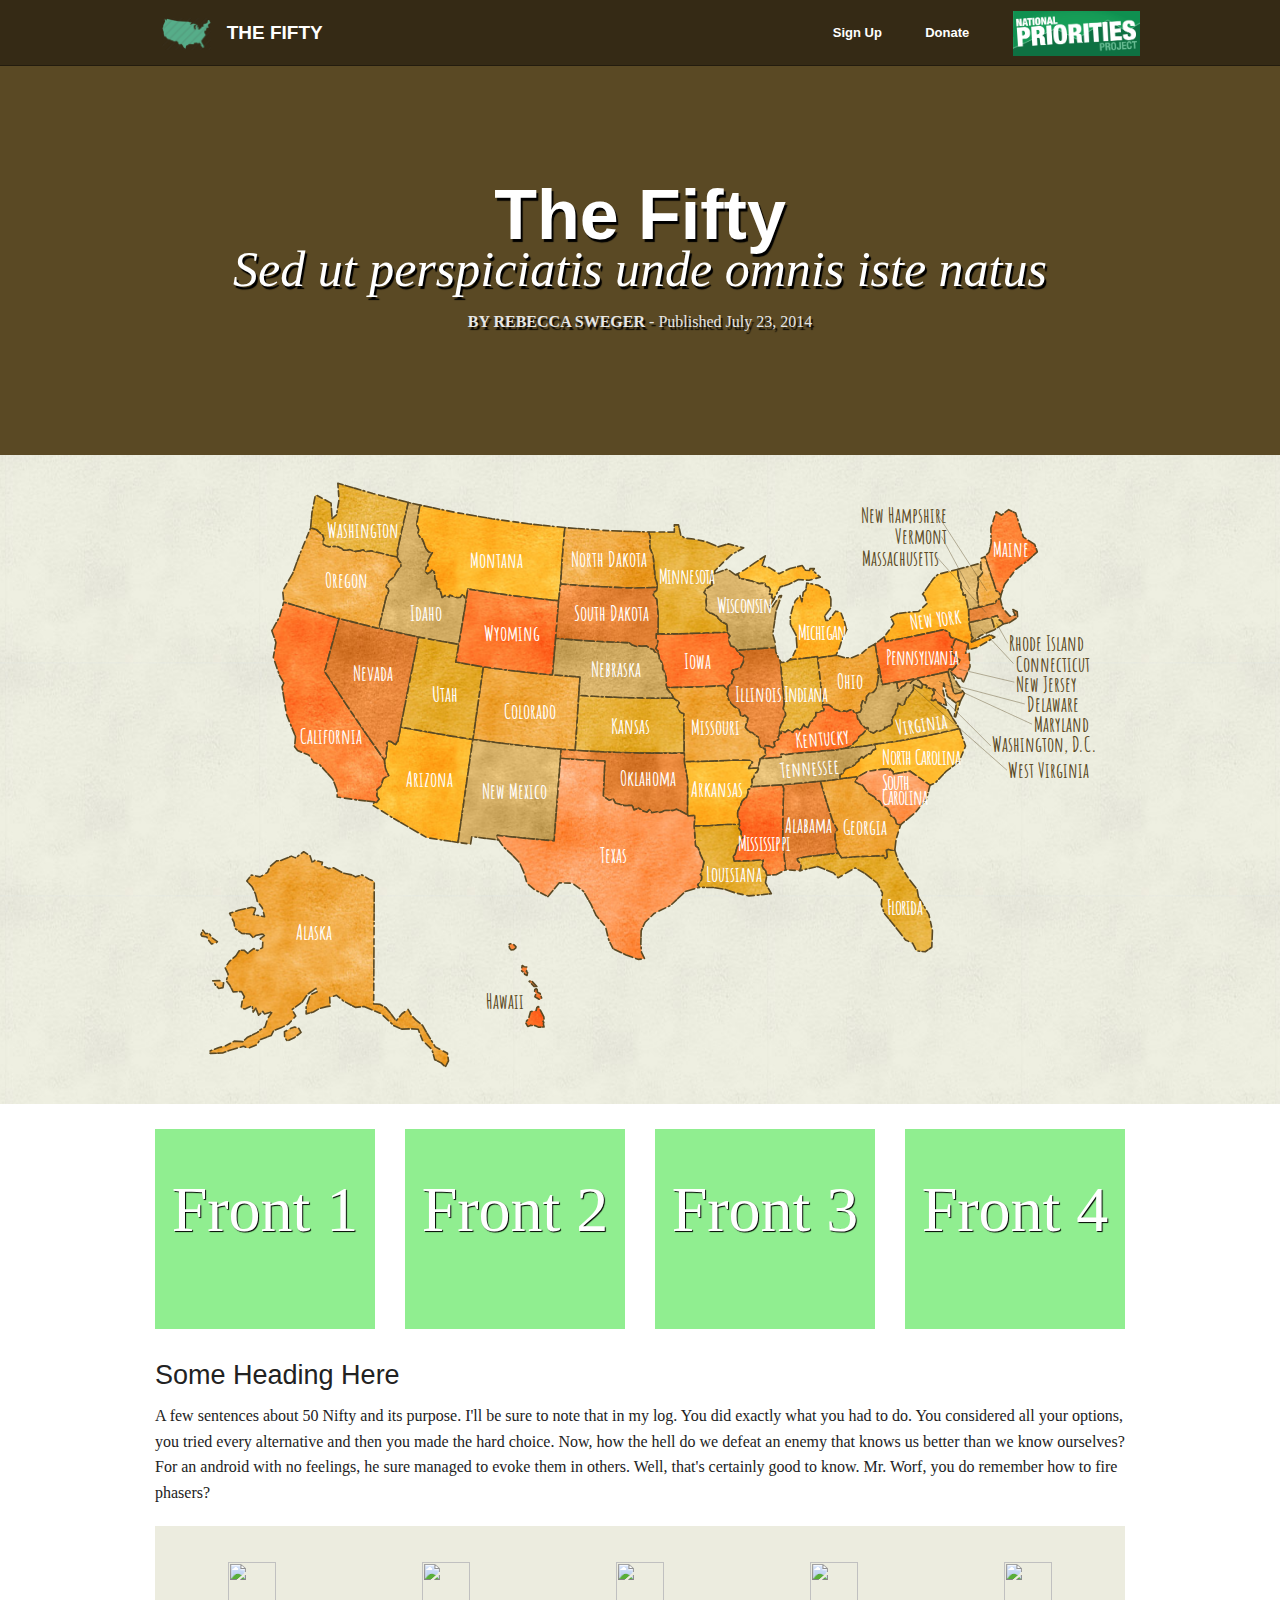
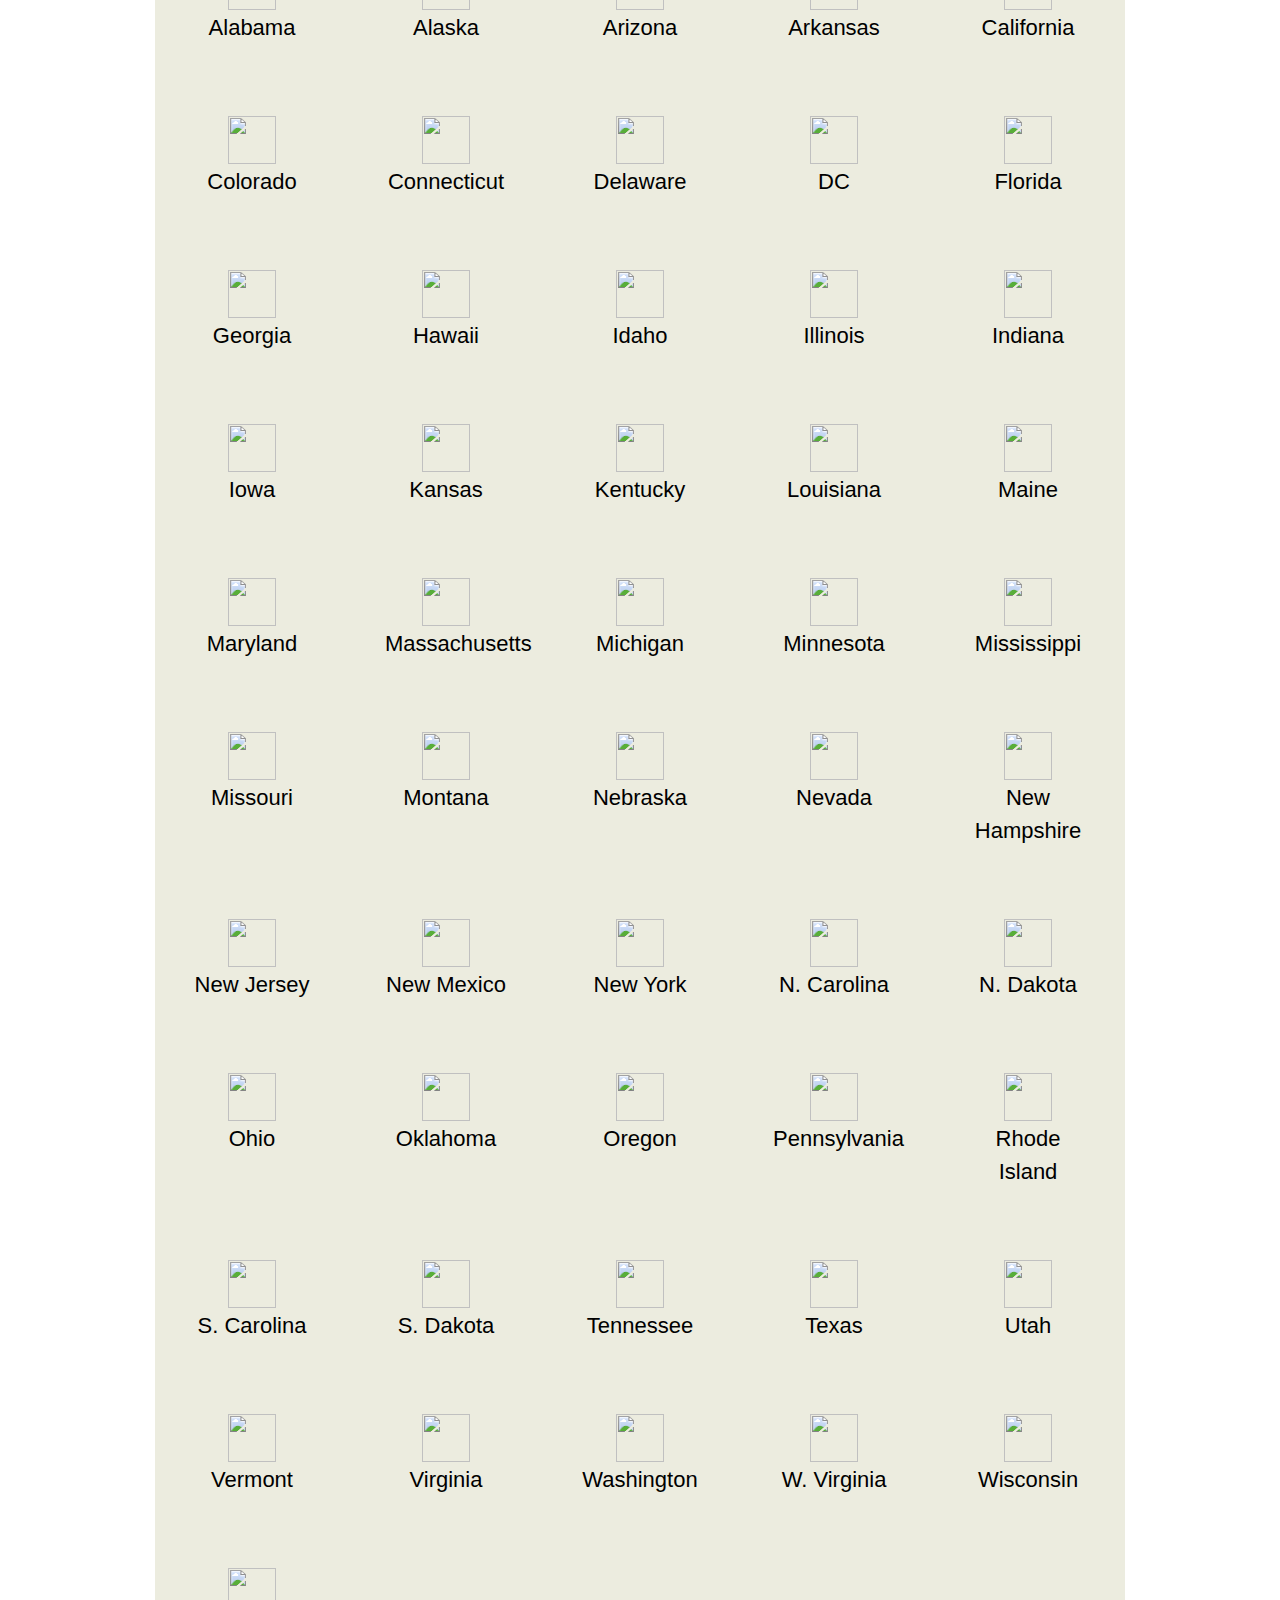
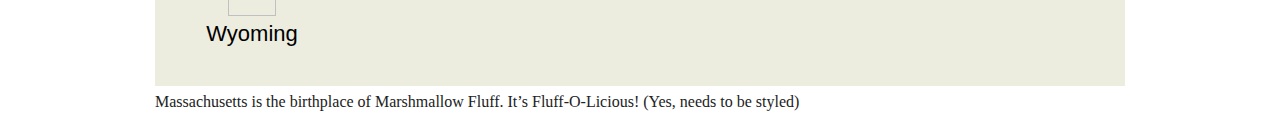
==== commit 2155decb: "fun fact" ====
--- a/index.html
+++ b/index.html
@@ -311,6 +311,8 @@
         	<a class="item"><img src="https://static.nationalpriorities.org/images/states/small/wi.png"><label>Wisconsin</label></a>
         	<a class="item"><img src="https://static.nationalpriorities.org/images/states/small/wy.png"><label>Wyoming</label></a>
         </div>
+
+        <p style='text-center'>Massachusetts is the birthplace of Marshmallow Fluff. It’s Fluff-O-Licious! (Yes, needs to be styled)</p>
       </div>
     </div>
     <script src="bower_components/jquery/dist/jquery.min.js"></script>
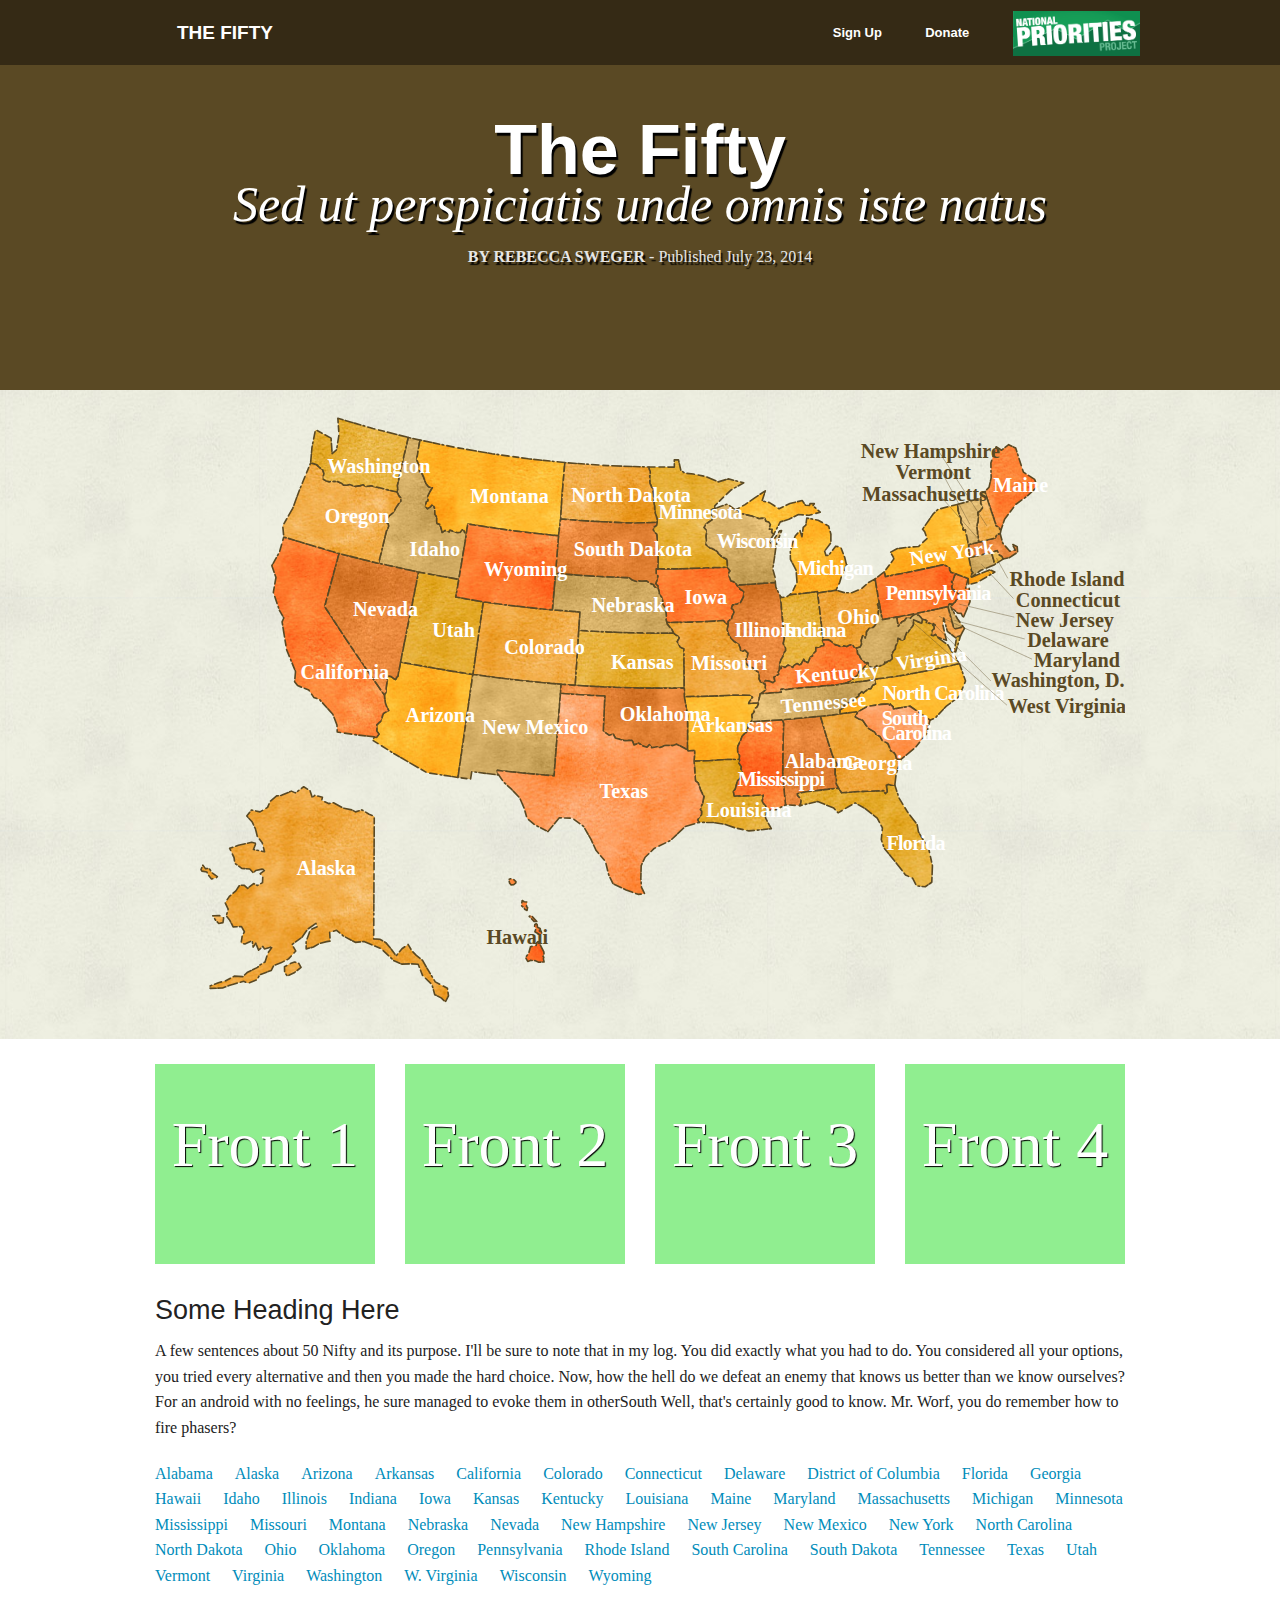
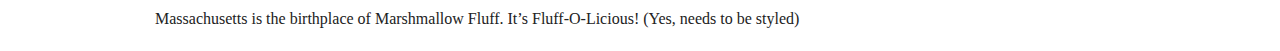
==== commit ebc107ca: "Add inline list for statenames" ====
--- a/index.html
+++ b/index.html
@@ -5,7 +5,7 @@
     <meta name="viewport" content="width=device-width, initial-scale=1.0" />
     <title>Nifty Mockup - Homepage</title>
     <link rel="stylesheet" href="stylesheets/app.css?v=1" />
-    <link href='https://fonts.googleapis.com/css?family=Amatic+SC:400,700' rel='stylesheet' type='text/css'>
+    <link href='https://fontSouthgoogleapiSouthcom/css?family=Amatic+SC:400,700' rel='stylesheet' type='text/css'>
     <script src="bower_components/modernizr/modernizr.js"></script>
   </head>
   <body>
@@ -15,7 +15,7 @@
           <li class="name">
             <h1>
               <a href="#">
-                <img src="images/map-icon.png" class="icon" alt="">
+                <img src="images/map-icoNorthpng" class="icon" alt="">
                 The Fifty
               </a>
             </h1>
@@ -209,7 +209,7 @@
       </div>
     </div>
     <div class="row row-flipper clearfix">
-      <div class="flip-container small-12 medium-6 large-3 columns" ontouchstart="this.classList.toggle('hover');">
+      <div class="flip-container small-12 medium-6 large-3 columns" ontouchstart="thiSouthclassList.toggle('hover');">
         <div class="flipper">
           <div class="front">
             <p>Front 1</p>
@@ -220,7 +220,7 @@
         </div>
       </div>
 
-      <div class="flip-container small-12 medium-6 large-3 columns" ontouchstart="this.classList.toggle('hover');">
+      <div class="flip-container small-12 medium-6 large-3 columns" ontouchstart="thiSouthclassList.toggle('hover');">
         <div class="flipper">
           <div class="front">
             <p>Front 2</p>
@@ -231,7 +231,7 @@
         </div>
       </div>
 
-      <div class="flip-container small-12 medium-6 large-3 columns" ontouchstart="this.classList.toggle('hover');">
+      <div class="flip-container small-12 medium-6 large-3 columns" ontouchstart="thiSouthclassList.toggle('hover');">
         <div class="flipper">
           <div class="front">
             <p>Front 3</p>
@@ -242,7 +242,7 @@
         </div>
       </div>
 
-      <div class="flip-container small-12 medium-6 large-3 columns" ontouchstart="this.classList.toggle('hover');">
+      <div class="flip-container small-12 medium-6 large-3 columns" ontouchstart="thiSouthclassList.toggle('hover');">
         <div class="flipper">
           <div class="front">
             <p>Front 4</p>
@@ -256,67 +256,67 @@
     <div class="row">
       <div class="small-12 columns">
         <h3>Some Heading Here</h3>
-        <p>A few sentences about 50 Nifty and its purpose. I'll be sure to note that in my log. You did exactly what you had to do. You considered all your options, you tried every alternative and then you made the hard choice. Now, how the hell do we defeat an enemy that knows us better than we know ourselves? For an android with no feelings, he sure managed to evoke them in others. Well, that's certainly good to know. Mr. Worf, you do remember how to fire phasers? </p>
-
-        <div class="icon-bar five-up">
-        	<a class="item"><img src="https://static.nationalpriorities.org/images/states/small/al.png"><label>Alabama</label></a>
-        	<a class="item"><img src="https://static.nationalpriorities.org/images/states/small/ak.png"><label>Alaska</label></a>
-        	<a class="item"><img src="https://static.nationalpriorities.org/images/states/small/az.png"><label>Arizona</label></a>
-        	<a class="item"><img src="https://static.nationalpriorities.org/images/states/small/ar.png"><label>Arkansas</label></a>
-        	<a class="item"><img src="https://static.nationalpriorities.org/images/states/small/ca.png"><label>California</label></a>
-        	<a class="item"><img src="https://static.nationalpriorities.org/images/states/small/co.png"><label>Colorado</label></a>
-        	<a class="item"><img src="https://static.nationalpriorities.org/images/states/small/ct.png"><label>Connecticut</label></a>
-        	<a class="item"><img src="https://static.nationalpriorities.org/images/states/small/de.png"><label>Delaware</label></a>
-        	<a class="item"><img src="https://static.nationalpriorities.org/images/states/small/dc.png"><label>DC</label></a>
-        	<a class="item"><img src="https://static.nationalpriorities.org/images/states/small/fl.png"><label>Florida</label></a>
-        	<a class="item"><img src="https://static.nationalpriorities.org/images/states/small/ga.png"><label>Georgia</label></a>
-        	<a class="item"><img src="https://static.nationalpriorities.org/images/states/small/hi.png"><label>Hawaii</label></a>
-        	<a class="item"><img src="https://static.nationalpriorities.org/images/states/small/id.png"><label>Idaho</label></a>
-        	<a class="item"><img src="https://static.nationalpriorities.org/images/states/small/il.png"><label>Illinois</label></a>
-        	<a class="item"><img src="https://static.nationalpriorities.org/images/states/small/in.png"><label>Indiana</label></a>
-        	<a class="item"><img src="https://static.nationalpriorities.org/images/states/small/ia.png"><label>Iowa</label></a>
-        	<a class="item"><img src="https://static.nationalpriorities.org/images/states/small/ks.png"><label>Kansas</label></a>
-        	<a class="item"><img src="https://static.nationalpriorities.org/images/states/small/ky.png"><label>Kentucky</label></a>
-        	<a class="item"><img src="https://static.nationalpriorities.org/images/states/small/la.png"><label>Louisiana</label></a>
-        	<a class="item"><img src="https://static.nationalpriorities.org/images/states/small/me.png"><label>Maine</label></a>
-        	<a class="item"><img src="https://static.nationalpriorities.org/images/states/small/md.png"><label>Maryland</label></a>
-        	<a class="item"><img src="https://static.nationalpriorities.org/images/states/small/ma.png"><label>Massachusetts</label></a>
-        	<a class="item"><img src="https://static.nationalpriorities.org/images/states/small/mi.png"><label>Michigan</label></a>
-        	<a class="item"><img src="https://static.nationalpriorities.org/images/states/small/mn.png"><label>Minnesota</label></a>
-        	<a class="item"><img src="https://static.nationalpriorities.org/images/states/small/ms.png"><label>Mississippi</label></a>
-        	<a class="item"><img src="https://static.nationalpriorities.org/images/states/small/mo.png"><label>Missouri</label></a>
-        	<a class="item"><img src="https://static.nationalpriorities.org/images/states/small/mt.png"><label>Montana</label></a>
-        	<a class="item"><img src="https://static.nationalpriorities.org/images/states/small/me.png"><label>Nebraska</label></a>
-        	<a class="item"><img src="https://static.nationalpriorities.org/images/states/small/nv.png"><label>Nevada</label></a>
-        	<a class="item"><img src="https://static.nationalpriorities.org/images/states/small/nh.png"><label>New Hampshire</label></a>
-        	<a class="item"><img src="https://static.nationalpriorities.org/images/states/small/nj.png"><label>New Jersey</label></a>
-        	<a class="item"><img src="https://static.nationalpriorities.org/images/states/small/nm.png"><label>New Mexico</label></a>
-        	<a class="item"><img src="https://static.nationalpriorities.org/images/states/small/ny.png"><label>New York</label></a>
-        	<a class="item"><img src="https://static.nationalpriorities.org/images/states/small/nc.png"><label>N. Carolina</label></a>
-        	<a class="item"><img src="https://static.nationalpriorities.org/images/states/small/nd.png"><label>N. Dakota</label></a>
-        	<a class="item"><img src="https://static.nationalpriorities.org/images/states/small/oh.png"><label>Ohio</label></a>
-        	<a class="item"><img src="https://static.nationalpriorities.org/images/states/small/ok.png"><label>Oklahoma</label></a>
-        	<a class="item"><img src="https://static.nationalpriorities.org/images/states/small/or.png"><label>Oregon</label></a>
-        	<a class="item"><img src="https://static.nationalpriorities.org/images/states/small/pa.png"><label>Pennsylvania</label></a>
-        	<a class="item"><img src="https://static.nationalpriorities.org/images/states/small/ri.png"><label>Rhode Island</label></a>
-        	<a class="item"><img src="https://static.nationalpriorities.org/images/states/small/sc.png"><label>S. Carolina</label></a>
-        	<a class="item"><img src="https://static.nationalpriorities.org/images/states/small/sd.png"><label>S. Dakota</label></a>
-        	<a class="item"><img src="https://static.nationalpriorities.org/images/states/small/tn.png"><label>Tennessee</label></a>
-        	<a class="item"><img src="https://static.nationalpriorities.org/images/states/small/tx.png"><label>Texas</label></a>
-        	<a class="item"><img src="https://static.nationalpriorities.org/images/states/small/ut.png"><label>Utah</label></a>
-        	<a class="item"><img src="https://static.nationalpriorities.org/images/states/small/vt.png"><label>Vermont</label></a>
-        	<a class="item"><img src="https://static.nationalpriorities.org/images/states/small/va.png"><label>Virginia</label></a>
-        	<a class="item"><img src="https://static.nationalpriorities.org/images/states/small/wa.png"><label>Washington</label></a>
-        	<a class="item"><img src="https://static.nationalpriorities.org/images/states/small/wv.png"><label>W. Virginia</label></a>
-        	<a class="item"><img src="https://static.nationalpriorities.org/images/states/small/wi.png"><label>Wisconsin</label></a>
-        	<a class="item"><img src="https://static.nationalpriorities.org/images/states/small/wy.png"><label>Wyoming</label></a>
-        </div>
+        <p>A few sentences about 50 Nifty and its purpose. I'll be sure to note that in my log. You did exactly what you had to do. You considered all your options, you tried every alternative and then you made the hard choice. Now, how the hell do we defeat an enemy that knows us better than we know ourselves? For an android with no feelings, he sure managed to evoke them in otherSouth Well, that's certainly good to know. Mr. Worf, you do remember how to fire phasers? </p>
+
+        <ul class="inline-list">
+        	<li><a href="#">Alabama</a></li>
+        	<li><a href="#">Alaska</a></li>
+        	<li><a href="#">Arizona</a></li>
+        	<li><a href="#">Arkansas</a></li>
+        	<li><a href="#">California</a></li>
+        	<li><a href="#">Colorado</a></li>
+        	<li><a href="#">Connecticut</a></li>
+        	<li><a href="#">Delaware</a></li>
+        	<li><a href="#">District of Columbia</a></li>
+        	<li><a href="#">Florida</a></li>
+        	<li><a href="#">Georgia</a></li>
+        	<li><a href="#">Hawaii</a></li>
+        	<li><a href="#">Idaho</a></li>
+        	<li><a href="#">Illinois</a></li>
+        	<li><a href="#">Indiana</a></li>
+        	<li><a href="#">Iowa</a></li>
+        	<li><a href="#">Kansas</a></li>
+        	<li><a href="#">Kentucky</a></li>
+        	<li><a href="#">Louisiana</a></li>
+        	<li><a href="#">Maine</a></li>
+        	<li><a href="#">Maryland</a></li>
+        	<li><a href="#">Massachusetts</a></li>
+        	<li><a href="#">Michigan</a></li>
+        	<li><a href="#">Minnesota</a></li>
+        	<li><a href="#">Mississippi</a></li>
+        	<li><a href="#">Missouri</a></li>
+        	<li><a href="#">Montana</a></li>
+        	<li><a href="#">Nebraska</a></li>
+        	<li><a href="#">Nevada</a></li>
+        	<li><a href="#">New Hampshire</a></li>
+        	<li><a href="#">New Jersey</a></li>
+        	<li><a href="#">New Mexico</a></li>
+        	<li><a href="#">New York</a></li>
+        	<li><a href="#">North Carolina</a></li>
+        	<li><a href="#">North Dakota</a></li>
+        	<li><a href="#">Ohio</a></li>
+        	<li><a href="#">Oklahoma</a></li>
+        	<li><a href="#">Oregon</a></li>
+        	<li><a href="#">Pennsylvania</a></li>
+        	<li><a href="#">Rhode Island</a></li>
+        	<li><a href="#">South Carolina</a></li>
+        	<li><a href="#">South Dakota</a></li>
+        	<li><a href="#">Tennessee</a></li>
+        	<li><a href="#">Texas</a></li>
+        	<li><a href="#">Utah</a></li>
+        	<li><a href="#">Vermont</a></li>
+        	<li><a href="#">Virginia</a></li>
+        	<li><a href="#">Washington</a></li>
+        	<li><a href="#">W. Virginia</a></li>
+        	<li><a href="#">Wisconsin</a></li>
+        	<li><a href="#">Wyoming</a></li>
+        </ul>
 
         <p style='text-center'>Massachusetts is the birthplace of Marshmallow Fluff. It’s Fluff-O-Licious! (Yes, needs to be styled)</p>
       </div>
     </div>
-    <script src="bower_components/jquery/dist/jquery.min.js"></script>
-    <script src="bower_components/foundation/js/foundation.min.js"></script>
+    <script src="bower_components/jquery/dist/jquery.miNorthjs"></script>
+    <script src="bower_components/foundation/js/foundatioNorthmiNorthjs"></script>
     <script src="js/app.js"></script>
   </body>
 </html>
--- a/stylesheets/app.css
+++ b/stylesheets/app.css
@@ -8291,9 +8291,3 @@
   -ms-transform: rotateY(-180deg);
   transform: rotateY(-180deg);
 }
-
-/* line 2, ../scss/custom/_icon-bar.scss */
-.icon-bar label {
-  font-size: 1.375rem;
-  font-family: "freight-sans-pro", "Myriad Pro", "Lucida Grande", "Lucida Sans Unicode", "Lucida Sans", Verdana, Helvetica, Arial, sans-serif;
-}
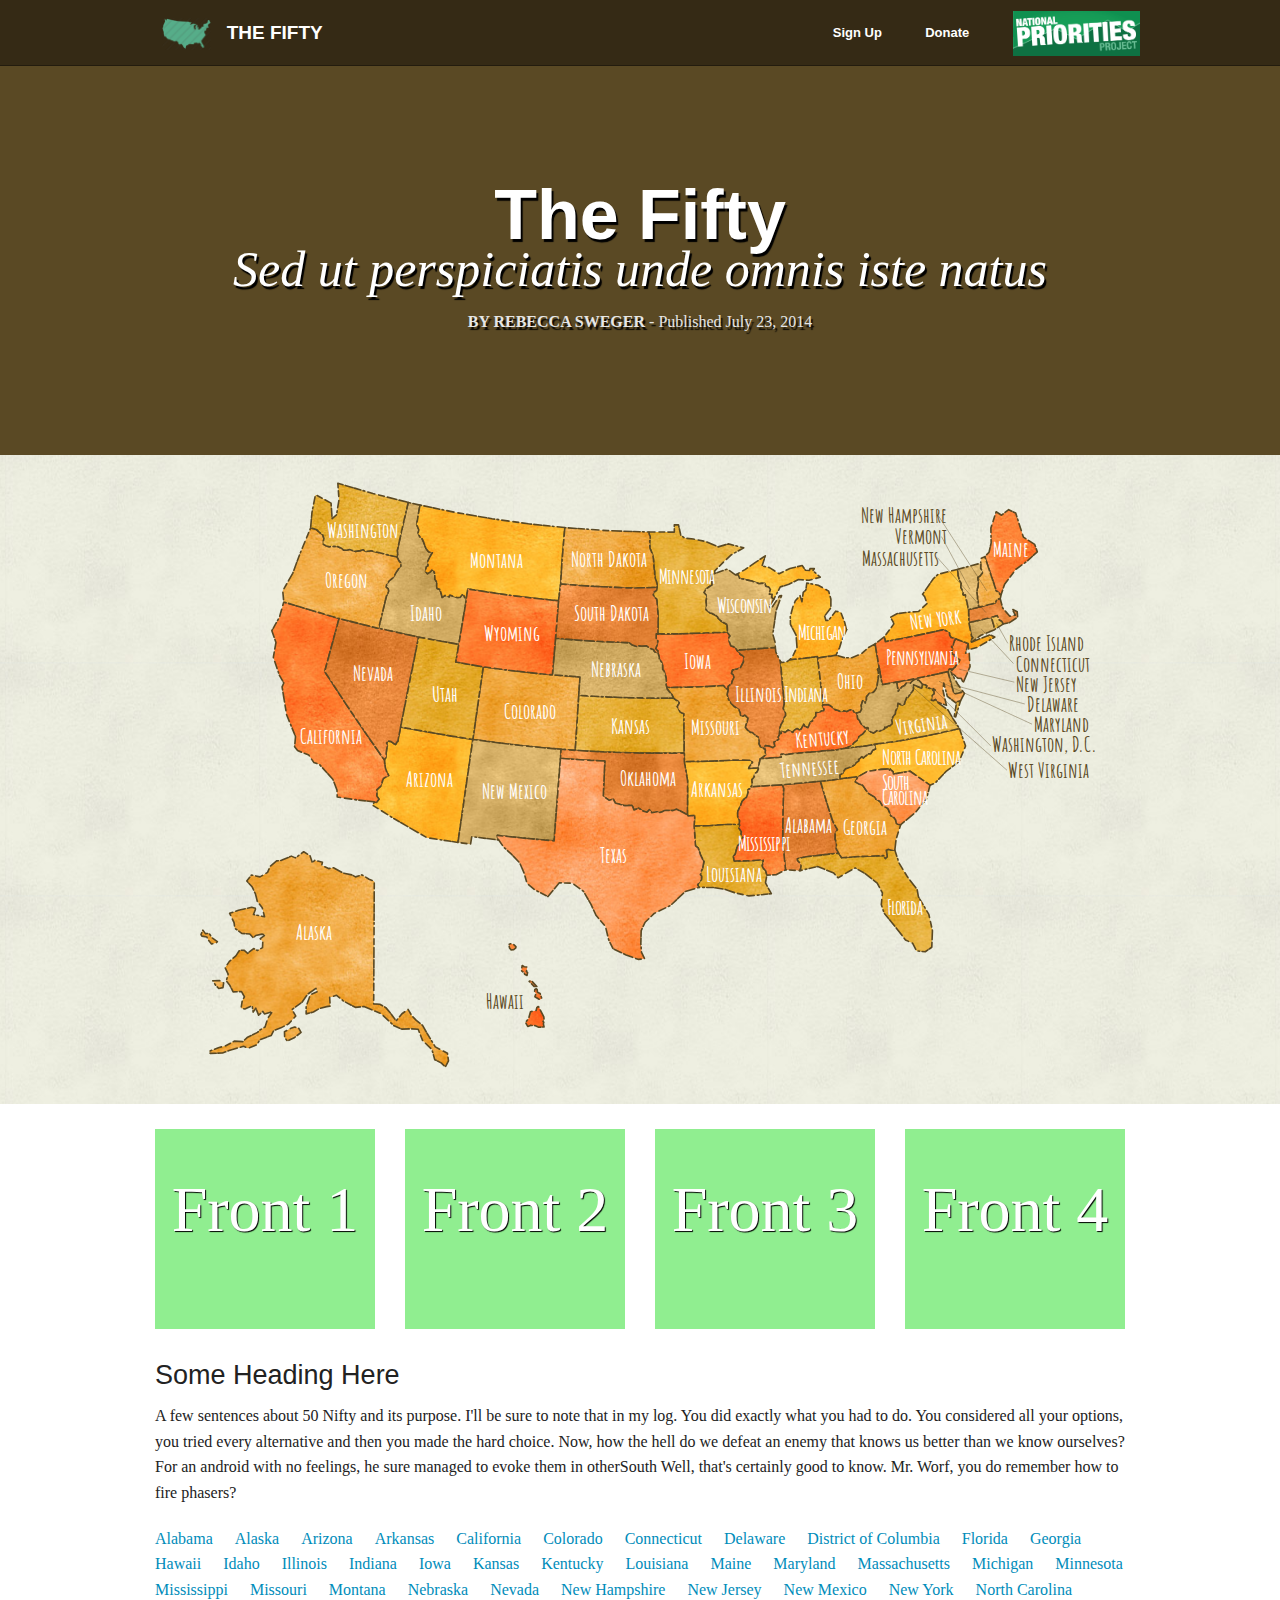
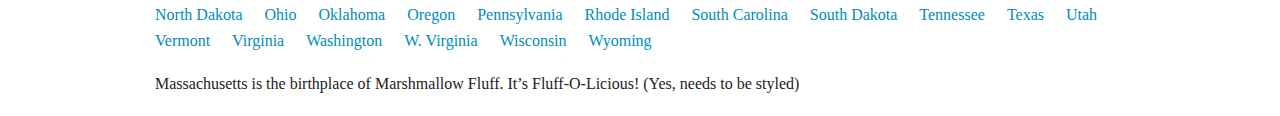
==== commit 22ef05f8: "Fix find/replace issues" ====
--- a/index.html
+++ b/index.html
@@ -5,7 +5,7 @@
     <meta name="viewport" content="width=device-width, initial-scale=1.0" />
     <title>Nifty Mockup - Homepage</title>
     <link rel="stylesheet" href="stylesheets/app.css?v=1" />
-    <link href='https://fontSouthgoogleapiSouthcom/css?family=Amatic+SC:400,700' rel='stylesheet' type='text/css'>
+    <link href='https://fonts.googleapis.com/css?family=Amatic+SC:400,700' rel='stylesheet' type='text/css'>
     <script src="bower_components/modernizr/modernizr.js"></script>
   </head>
   <body>
@@ -15,7 +15,7 @@
           <li class="name">
             <h1>
               <a href="#">
-                <img src="images/map-icoNorthpng" class="icon" alt="">
+                <img src="images/map-icon.png" class="icon" alt="">
                 The Fifty
               </a>
             </h1>
@@ -209,7 +209,7 @@
       </div>
     </div>
     <div class="row row-flipper clearfix">
-      <div class="flip-container small-12 medium-6 large-3 columns" ontouchstart="thiSouthclassList.toggle('hover');">
+      <div class="flip-container small-12 medium-6 large-3 columns" ontouchstart="this.classList.toggle('hover');">
         <div class="flipper">
           <div class="front">
             <p>Front 1</p>
@@ -220,7 +220,7 @@
         </div>
       </div>
 
-      <div class="flip-container small-12 medium-6 large-3 columns" ontouchstart="thiSouthclassList.toggle('hover');">
+      <div class="flip-container small-12 medium-6 large-3 columns" ontouchstart="this.classList.toggle('hover');">
         <div class="flipper">
           <div class="front">
             <p>Front 2</p>
@@ -231,7 +231,7 @@
         </div>
       </div>
 
-      <div class="flip-container small-12 medium-6 large-3 columns" ontouchstart="thiSouthclassList.toggle('hover');">
+      <div class="flip-container small-12 medium-6 large-3 columns" ontouchstart="this.classList.toggle('hover');">
         <div class="flipper">
           <div class="front">
             <p>Front 3</p>
@@ -242,7 +242,7 @@
         </div>
       </div>
 
-      <div class="flip-container small-12 medium-6 large-3 columns" ontouchstart="thiSouthclassList.toggle('hover');">
+      <div class="flip-container small-12 medium-6 large-3 columns" ontouchstart="this.classList.toggle('hover');">
         <div class="flipper">
           <div class="front">
             <p>Front 4</p>
@@ -315,8 +315,8 @@
         <p style='text-center'>Massachusetts is the birthplace of Marshmallow Fluff. It’s Fluff-O-Licious! (Yes, needs to be styled)</p>
       </div>
     </div>
-    <script src="bower_components/jquery/dist/jquery.miNorthjs"></script>
-    <script src="bower_components/foundation/js/foundatioNorthmiNorthjs"></script>
+    <script src="bower_components/jquery/dist/jquery.min.js"></script>
+    <script src="bower_components/foundation/js/foundation.min.js"></script>
     <script src="js/app.js"></script>
   </body>
 </html>
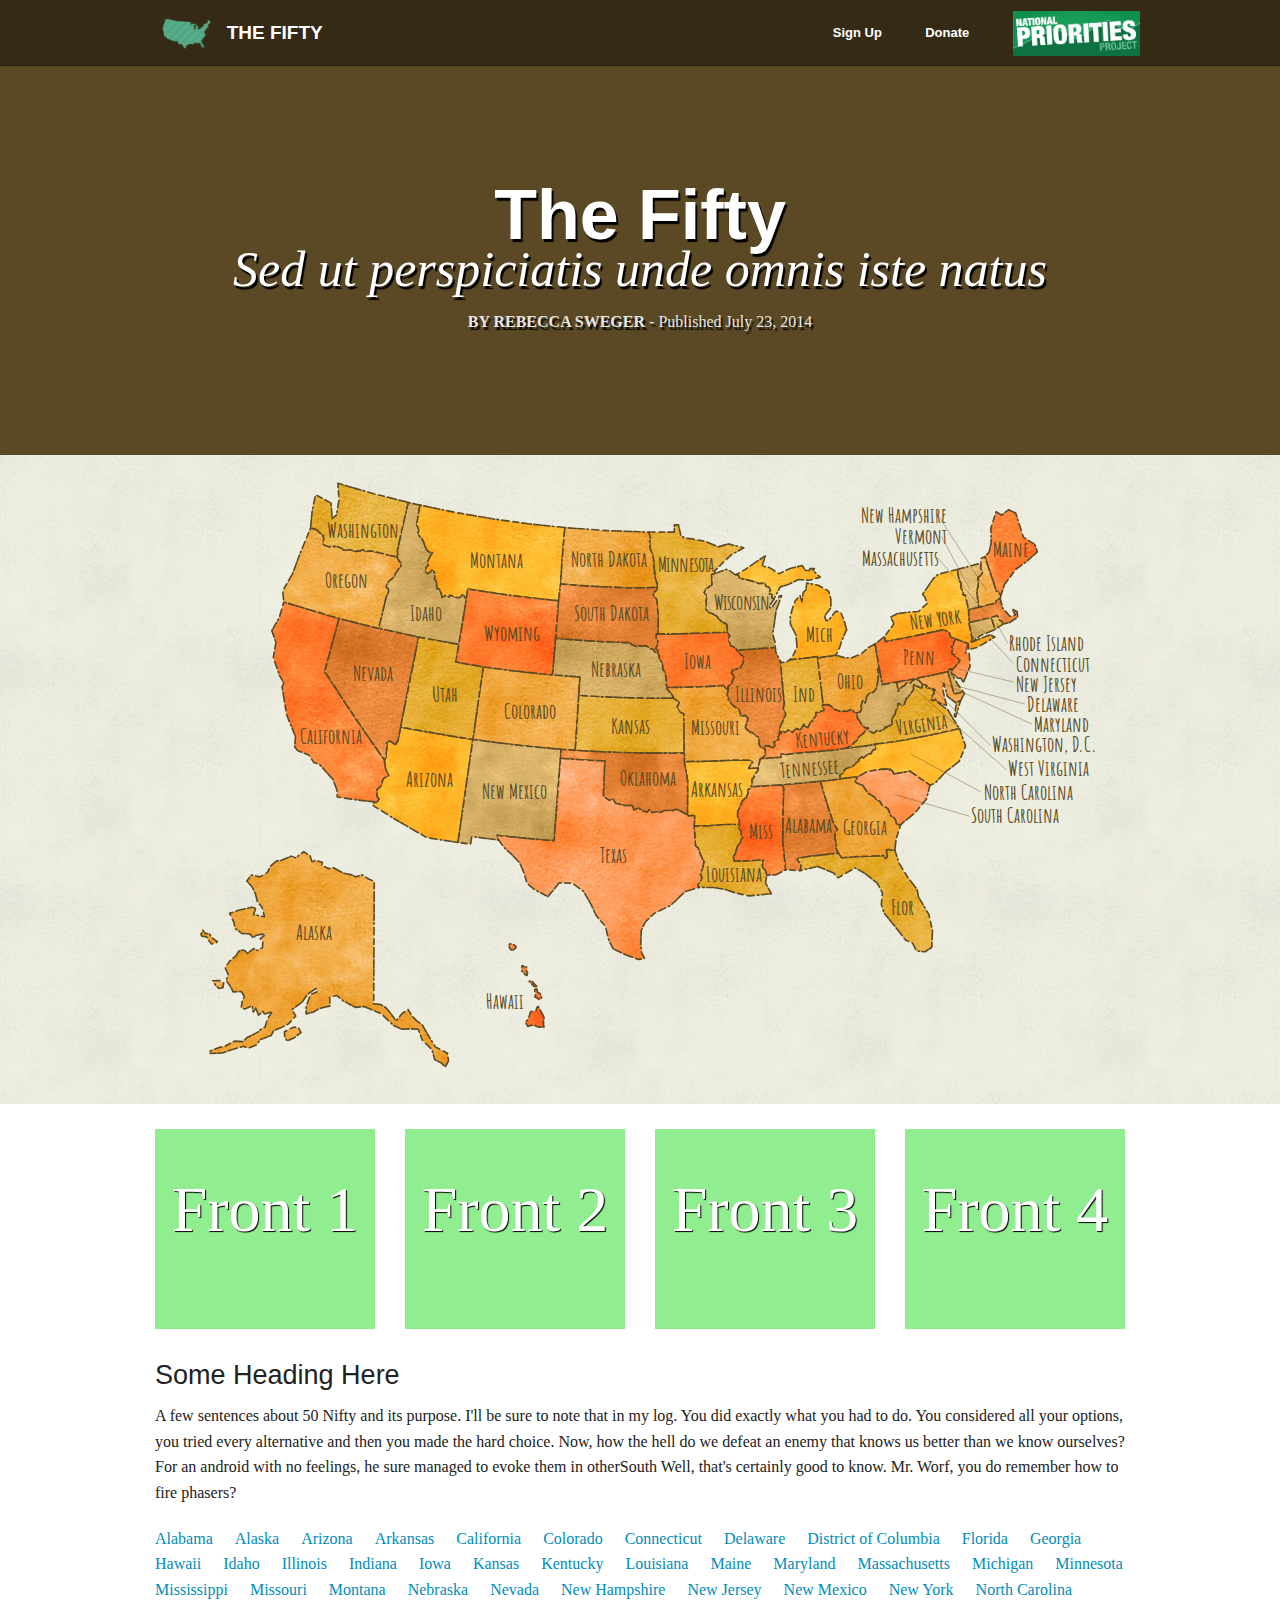
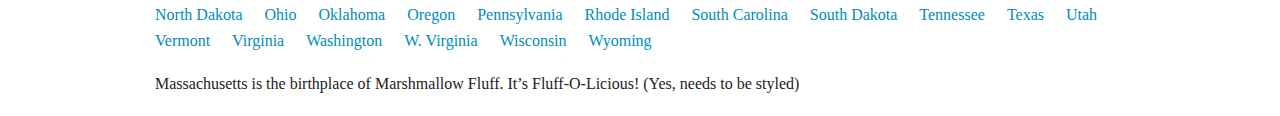
==== commit 36d3deee: "Clean up classnames.  Add color palette." ====
--- a/index.html
+++ b/index.html
@@ -54,96 +54,96 @@
         <div class="small-12 columns">
           <svg xmlns="http://www.w3.org/2000/svg" version="1.1" preserveAspectRatio="xMidYMid meet" viewBox="0 0 1200 800">
             <defs>
-              <pattern id="pattern-1" patternUnits="userSpaceOnUse" width="250" height="230">
+              <pattern id="state-color-1" patternUnits="userSpaceOnUse" width="250" height="230">
                   <image xlink:href="images/NPP-watercolor-04-1.jpg" x="0" y="0" width="250" height="230"></image>
               </pattern>
-              <pattern id="pattern-2" patternUnits="userSpaceOnUse" width="250" height="230">
+              <pattern id="state-color-2" patternUnits="userSpaceOnUse" width="250" height="230">
                   <image xlink:href="images/NPP-watercolor-04-2.jpg" x="0" y="0" width="250" height="230"></image>
               </pattern>
-              <pattern id="pattern-3" patternUnits="userSpaceOnUse" width="250" height="230">
+              <pattern id="state-color-3" patternUnits="userSpaceOnUse" width="250" height="230">
                   <image xlink:href="images/NPP-watercolor-04-3.jpg" x="0" y="0" width="250" height="230"></image>
               </pattern>
-              <pattern id="pattern-4" patternUnits="userSpaceOnUse" width="250" height="230">
+              <pattern id="state-color-4" patternUnits="userSpaceOnUse" width="250" height="230">
                   <image xlink:href="images/NPP-watercolor-04-4.jpg" x="0" y="0" width="250" height="230"></image>
               </pattern>
-              <pattern id="pattern-5" patternUnits="userSpaceOnUse" width="250" height="230">
+              <pattern id="state-color-5" patternUnits="userSpaceOnUse" width="250" height="230">
                   <image xlink:href="images/NPP-watercolor-04-5.jpg" x="0" y="0" width="250" height="230"></image>
               </pattern>
-              <pattern id="pattern-6" patternUnits="userSpaceOnUse" width="250" height="230">
+              <pattern id="state-color-6" patternUnits="userSpaceOnUse" width="250" height="230">
                   <image xlink:href="images/NPP-watercolor-04-6.jpg" x="0" y="0" width="250" height="230"></image>
               </pattern>
-              <pattern id="pattern-7" patternUnits="userSpaceOnUse" width="250" height="230">
+              <pattern id="state-color-7" patternUnits="userSpaceOnUse" width="250" height="230">
                   <image xlink:href="images/NPP-watercolor-04-7.jpg" x="0" y="0" width="250" height="230"></image>
               </pattern>
-              <pattern id="pattern-8" patternUnits="userSpaceOnUse" width="250" height="230">
+              <pattern id="state-color-8" patternUnits="userSpaceOnUse" width="250" height="230">
                   <image xlink:href="images/NPP-watercolor-04-8.jpg" x="0" y="0" width="250" height="230"></image>
               </pattern>
               <style type="text/css">
-                .pattern-1.pattern-1 {fill: url(#pattern-1)}
-                .pattern-2.pattern-2 {fill: url(#pattern-2)}
-                .pattern-3.pattern-3 {fill: url(#pattern-3)}
-                .pattern-4.pattern-4 {fill: url(#pattern-4)}
-                .pattern-5.pattern-5 {fill: url(#pattern-5)}
-                .pattern-6.pattern-6 {fill: url(#pattern-6)}
-                .pattern-7.pattern-7 {fill: url(#pattern-7)}
-                .pattern-8.pattern-8 {fill: url(#pattern-8)}
+                .map .land.state-color-1 {fill: url(#state-color-1)}
+                .map .land.state-color-2 {fill: url(#state-color-2)}
+                .map .land.state-color-3 {fill: url(#state-color-3)}
+                .map .land.state-color-4 {fill: url(#state-color-4)}
+                .map .land.state-color-5 {fill: url(#state-color-5)}
+                .map .land.state-color-6 {fill: url(#state-color-6)}
+                .map .land.state-color-7 {fill: url(#state-color-7)}
+                .map .land.state-color-8 {fill: url(#state-color-8)}
               </style>
             </defs>
             <g>
-              <path id="AK" title="Alaska" class="land pattern-3" d="M191.8,495.91l2.87,8.43l3.02,-2.96l9.45,2.36l-0.85,3.93l8.45,3.99l6.07,-1.1l11.73,6.53l11.14,2.37l4.41,2.47l7.93,-2.48l8.81,5.39l6.42,2.46l0,0l-0.29,61.92l-0.41,89.84l7.5,0.44l7.5,4.15l5.52,6.58l7.22,9.78l7.24,-8.8l7.5,-5.33l4.57,7.63l5.67,5.86l7.72,6.27l5.88,10.36l9.87,16.24l15.03,7.91l1.32,9.26l-3.88,7.62l-5.24,-5.02l-7.87,-3.96l-3.56,-12.68l-11.56,-11.14l-5.39,-13.83l-7.71,-0.46l-12.67,0.3l-9.46,-4l-16.5,-15.44l-7.41,-2.87l-13.37,-5.62l-10.64,1l-14.65,-7.75l-8.54,-7.13l-8.59,2.6l0.69,10.76l-4.31,0.62l-9.17,2.34l-7.32,4.4l-8.95,2.21v-9.05l5.22,-14.52l8.47,-3.82l-1.62,-4.08l-10.5,7.43l-6.45,9.48L169.57,686l4.61,8.12l-8.97,9.68l-9.49,4.89l-8.73,3.17l-3.13,6.19l-14.01,5.24l-3.92,6.35l-10.87,4.25l-5.39,-2.33l-8.57,2.31l-9.52,2.92l-8.06,3.09l-15.29,0.34l-0.64,-2.74l10.79,-4.25l9.15,-2.37l10.61,-5.76l10.46,0.68l5.31,-5.08l12.97,-6.42l2.37,-2.58l6.88,-4.06l3.48,-10.97l5.58,-8.06l-9.78,2.83l-1.99,-3.05l-5.29,4.55l-3.47,-8.58l-3.22,4.87l-1.26,-8.01l-9,4.19l-4.71,-1.12l1.45,-8.95l2.67,-5.11l-3.54,-6.46l-10.41,0.39l-4.4,-8.61l-4.04,-4.93l2.31,-8.42l-3.72,-7.91l5.2,-7.81l8.05,-6.82l4.58,-7.12l5.87,0.36l4.11,3.66l7.39,-6.02l4.68,2.52l6.33,-3.59l0.34,-7.37l-3.13,-3.67l6.35,-4.88l-4.14,-0.76l-7.89,1.7l-2.89,2.92l-4.41,-4.75l-9.88,-0.77l-8.65,-6.44l-0.92,-7.01l-5.42,-11.46l10.92,-3.79l16.26,-3.71l5.19,1.37l-2.92,7.67l13.69,2.75l-2.8,-11.1l-6.17,-8.03l-2.27,-9.16l-3.95,-8.45l-6.76,-7.45l5.78,-7.51l10.57,2.37l9.34,-5.56l3.41,-7.73l7.78,-6.53l5.97,-0.64l12.31,-5.24l4.93,2.18l10.31,-7.58L191.8,495.91zM59.27,587.82l3.09,4.29l4.68,-0.11l4.08,5.78l6.04,4.18l-1.08,1.46l-6.17,1.5l-4.07,-4.97l-1.64,-3.58l-6.21,-1.19l-1.13,-1.88L59.27,587.82zM84.05,658.96l-5.19,0.99l-4.04,-4.16l-3.25,-5.32l7.96,-0.37l5.42,3L84.05,658.96zM172.79,720.54l-8.89,4.49l-3.56,-4.44l-0.17,-7.13l8.04,-4.19l4.56,-1.67l5.13,1.72l2.78,5.07L172.79,720.54z"></path>
-              <path id="AL" title="Alabama" class="land pattern-2" d="M823.25,403.55L831.37,431.02L838.53,452.95L842.13,459.7L844.3,463.54L841.61,467.9L841.4,475.24L842.96,479.38L842.96,483.45L842.88,487.23L844.46,489.98L845.75,492.54L805.82,497.08L794.73,499.45L794.58,501.21L799.58,506.33L798.97,510.92L797.83,514.18L780.04,513.21L776.52,478.48L776.84,441.91L777.66,412.26L775.95,407.99L799.35,405.82z"></path>
-              <path id="AR" title="Arkansas" class="land pattern-4" d="M746.45,386.99L746.39,388.88L744.74,392.2L741.65,394.62L741.19,398.42L738.45,401.59L739.1,408.17L737.11,410.42L736.87,412.24L733.64,414.14L733.77,417.43L731.63,423.65L729.53,425.07L726.38,428.35L724.64,433.14L720.94,441.29L720.79,446.7L723.3,452.55L722.62,457.07L706.39,457.09L685.47,458.65L666.94,459.1L667.77,446.16L663.36,446.16L659.67,446.53L658.64,445.06L658.85,425.16L658.87,403.06L654.82,379.13L677.08,378.97L697.32,378.33L716.63,377.44L737.54,377.61L739.25,380.31L737.34,382.88L735.44,385.46L734.45,387.78z"></path>
-              <path id="AZ" title="Arizona" class="land pattern-4" d="M393.21,351.89L374.82,479.32L336.43,473.46L295.45,449.76L268.97,433.11L271.6,429.19L274.1,429.74L277.1,425.71L274.42,421.95L274.45,418.47L274.3,414.34L279,409.98L282.58,400.09L289.13,396.66L286.51,391.67L284.99,386.99L284.28,382.78L283.9,379.56L283.94,377.49L285.97,373.36L285.98,368.82L286.5,364.43L287.5,359.65L286.52,356.27L288.33,353.79L292.12,354.57L295.26,356.86L297.54,358.24L299.42,355.09L300.35,354.51L303.82,336.59L332.7,341.78L367.14,347.74z"></path>
-              <path id="CA" title="California" class="land pattern-1" d="M227.74,202.25L209.97,267.9L234.88,306L259.69,342.73L283.94,377.49L283.9,379.56L284.28,382.78L284.99,386.99L286.51,391.67L289.13,396.66L282.58,400.09L279,409.98L274.3,414.34L274.45,418.47L274.42,421.95L277.1,425.71L274.1,429.74L271.6,429.19L247.2,426.36L225.43,423.15L225.09,414.45L219.96,401.1L203.57,383L196.4,380.28L190.28,371.27L176.35,365.7L172.7,360.88L173.84,348.28L162.81,321.41L157.2,286.87L159.32,282.02L153.91,272.55L146.38,250.33L149.63,231.97L144.55,217.34L153.92,200.58L159.29,181.87z"></path>
-              <path id="CO" title="Colorado" class="land pattern-3" d="M524.26,297.34L522.11,332.21L519.88,365.43L502.43,364.1L480.73,362.25L449.96,359.16L421.42,355.72L393.21,351.89L406.05,262.04L423.12,264.4L440.2,266.58L474.43,270.36L491.58,271.97L525.81,274.63L524.3,296.61z"></path>
-              <path id="CT" title="Connecticut" class="land pattern-8" d="M1034.84,200.91L1038.24,212.85L1038.11,216.33L1031.11,219.4L1021.77,223.02L1010.11,231.52L1008.84,228.98L1011.92,225.92L1010.14,224.38L1006.81,207.31L1019.47,204.48z"></path>
+              <path id="AK" title="Alaska" class="land state-color-3" d="M191.8,495.91l2.87,8.43l3.02,-2.96l9.45,2.36l-0.85,3.93l8.45,3.99l6.07,-1.1l11.73,6.53l11.14,2.37l4.41,2.47l7.93,-2.48l8.81,5.39l6.42,2.46l0,0l-0.29,61.92l-0.41,89.84l7.5,0.44l7.5,4.15l5.52,6.58l7.22,9.78l7.24,-8.8l7.5,-5.33l4.57,7.63l5.67,5.86l7.72,6.27l5.88,10.36l9.87,16.24l15.03,7.91l1.32,9.26l-3.88,7.62l-5.24,-5.02l-7.87,-3.96l-3.56,-12.68l-11.56,-11.14l-5.39,-13.83l-7.71,-0.46l-12.67,0.3l-9.46,-4l-16.5,-15.44l-7.41,-2.87l-13.37,-5.62l-10.64,1l-14.65,-7.75l-8.54,-7.13l-8.59,2.6l0.69,10.76l-4.31,0.62l-9.17,2.34l-7.32,4.4l-8.95,2.21v-9.05l5.22,-14.52l8.47,-3.82l-1.62,-4.08l-10.5,7.43l-6.45,9.48L169.57,686l4.61,8.12l-8.97,9.68l-9.49,4.89l-8.73,3.17l-3.13,6.19l-14.01,5.24l-3.92,6.35l-10.87,4.25l-5.39,-2.33l-8.57,2.31l-9.52,2.92l-8.06,3.09l-15.29,0.34l-0.64,-2.74l10.79,-4.25l9.15,-2.37l10.61,-5.76l10.46,0.68l5.31,-5.08l12.97,-6.42l2.37,-2.58l6.88,-4.06l3.48,-10.97l5.58,-8.06l-9.78,2.83l-1.99,-3.05l-5.29,4.55l-3.47,-8.58l-3.22,4.87l-1.26,-8.01l-9,4.19l-4.71,-1.12l1.45,-8.95l2.67,-5.11l-3.54,-6.46l-10.41,0.39l-4.4,-8.61l-4.04,-4.93l2.31,-8.42l-3.72,-7.91l5.2,-7.81l8.05,-6.82l4.58,-7.12l5.87,0.36l4.11,3.66l7.39,-6.02l4.68,2.52l6.33,-3.59l0.34,-7.37l-3.13,-3.67l6.35,-4.88l-4.14,-0.76l-7.89,1.7l-2.89,2.92l-4.41,-4.75l-9.88,-0.77l-8.65,-6.44l-0.92,-7.01l-5.42,-11.46l10.92,-3.79l16.26,-3.71l5.19,1.37l-2.92,7.67l13.69,2.75l-2.8,-11.1l-6.17,-8.03l-2.27,-9.16l-3.95,-8.45l-6.76,-7.45l5.78,-7.51l10.57,2.37l9.34,-5.56l3.41,-7.73l7.78,-6.53l5.97,-0.64l12.31,-5.24l4.93,2.18l10.31,-7.58L191.8,495.91zM59.27,587.82l3.09,4.29l4.68,-0.11l4.08,5.78l6.04,4.18l-1.08,1.46l-6.17,1.5l-4.07,-4.97l-1.64,-3.58l-6.21,-1.19l-1.13,-1.88L59.27,587.82zM84.05,658.96l-5.19,0.99l-4.04,-4.16l-3.25,-5.32l7.96,-0.37l5.42,3L84.05,658.96zM172.79,720.54l-8.89,4.49l-3.56,-4.44l-0.17,-7.13l8.04,-4.19l4.56,-1.67l5.13,1.72l2.78,5.07L172.79,720.54z"></path>
+              <path id="AL" title="Alabama" class="land state-color-2" d="M823.25,403.55L831.37,431.02L838.53,452.95L842.13,459.7L844.3,463.54L841.61,467.9L841.4,475.24L842.96,479.38L842.96,483.45L842.88,487.23L844.46,489.98L845.75,492.54L805.82,497.08L794.73,499.45L794.58,501.21L799.58,506.33L798.97,510.92L797.83,514.18L780.04,513.21L776.52,478.48L776.84,441.91L777.66,412.26L775.95,407.99L799.35,405.82z"></path>
+              <path id="AR" title="Arkansas" class="land state-color-4" d="M746.45,386.99L746.39,388.88L744.74,392.2L741.65,394.62L741.19,398.42L738.45,401.59L739.1,408.17L737.11,410.42L736.87,412.24L733.64,414.14L733.77,417.43L731.63,423.65L729.53,425.07L726.38,428.35L724.64,433.14L720.94,441.29L720.79,446.7L723.3,452.55L722.62,457.07L706.39,457.09L685.47,458.65L666.94,459.1L667.77,446.16L663.36,446.16L659.67,446.53L658.64,445.06L658.85,425.16L658.87,403.06L654.82,379.13L677.08,378.97L697.32,378.33L716.63,377.44L737.54,377.61L739.25,380.31L737.34,382.88L735.44,385.46L734.45,387.78z"></path>
+              <path id="AZ" title="Arizona" class="land state-color-4" d="M393.21,351.89L374.82,479.32L336.43,473.46L295.45,449.76L268.97,433.11L271.6,429.19L274.1,429.74L277.1,425.71L274.42,421.95L274.45,418.47L274.3,414.34L279,409.98L282.58,400.09L289.13,396.66L286.51,391.67L284.99,386.99L284.28,382.78L283.9,379.56L283.94,377.49L285.97,373.36L285.98,368.82L286.5,364.43L287.5,359.65L286.52,356.27L288.33,353.79L292.12,354.57L295.26,356.86L297.54,358.24L299.42,355.09L300.35,354.51L303.82,336.59L332.7,341.78L367.14,347.74z"></path>
+              <path id="CA" title="California" class="land state-color-1" d="M227.74,202.25L209.97,267.9L234.88,306L259.69,342.73L283.94,377.49L283.9,379.56L284.28,382.78L284.99,386.99L286.51,391.67L289.13,396.66L282.58,400.09L279,409.98L274.3,414.34L274.45,418.47L274.42,421.95L277.1,425.71L274.1,429.74L271.6,429.19L247.2,426.36L225.43,423.15L225.09,414.45L219.96,401.1L203.57,383L196.4,380.28L190.28,371.27L176.35,365.7L172.7,360.88L173.84,348.28L162.81,321.41L157.2,286.87L159.32,282.02L153.91,272.55L146.38,250.33L149.63,231.97L144.55,217.34L153.92,200.58L159.29,181.87z"></path>
+              <path id="CO" title="Colorado" class="land state-color-3" d="M524.26,297.34L522.11,332.21L519.88,365.43L502.43,364.1L480.73,362.25L449.96,359.16L421.42,355.72L393.21,351.89L406.05,262.04L423.12,264.4L440.2,266.58L474.43,270.36L491.58,271.97L525.81,274.63L524.3,296.61z"></path>
+              <path id="CT" title="Connecticut" class="land state-color-8" d="M1034.84,200.91L1038.24,212.85L1038.11,216.33L1031.11,219.4L1021.77,223.02L1010.11,231.52L1008.84,228.98L1011.92,225.92L1010.14,224.38L1006.81,207.31L1019.47,204.48z"></path>
               <path id="DC" title="Washington, DC" class="land" d="M963.72,293.35L963.53,292.03L961.68,290.43L962.86,289.07L965.55,290.9z"></path>
-              <path id="DE" title="Delaware" class="land pattern-8" d="M986.93,264.85L984.93,267.74L986.35,271.89L992.67,282.97L1000,293.17L988.42,295.83L980.78,267.93L981.69,265.89L983,264.55z"></path>
-              <path id="FL" title="Florida" class="land pattern-5" d="M915.25,488.75L920.47,504.83L931.05,522.16L942.9,537.63L944.43,546.48L957.31,568.23L961.78,588.44L960.97,609.01L952.91,614.56L942.16,613.5L937.22,603.98L928.48,599.97L914.49,581.98L901.97,566.79L898.51,556.09L899.92,541.71L893.44,529.65L878.58,517.85L866.13,510.74L845.03,523.09L839.71,517.25L819.88,509.08L797.83,514.18L798.97,510.92L799.58,506.33L794.58,501.21L794.73,499.45L805.82,497.08L845.75,492.54L849.47,498.29L869.32,496.79L901.59,495.62L903.65,499.35L905.87,496.93L904.7,489.07L906.93,487.93L911.06,488.99z"></path>
-              <path id="GA" title="Georgia" class="land pattern-3" d="M870.54,397.61L868.77,399.77L866.4,404.45L871.95,407.48L875.38,408.38L879.89,414.99L882.71,418.65L890.05,423L891.77,425.6L896.8,428.57L899.84,433.58L906.61,437.16L908.79,442.08L910.32,444.39L909.93,446.15L913.88,448.03L916.46,451.94L917.13,456.23L919.03,456.77L922.51,457.38L916.86,475.27L915.25,488.75L911.06,488.99L906.93,487.93L904.7,489.07L905.87,496.93L903.65,499.35L901.59,495.62L869.32,496.79L849.47,498.29L845.75,492.54L844.46,489.98L842.88,487.23L842.96,483.45L842.96,479.38L841.4,475.24L841.61,467.9L844.3,463.54L842.13,459.7L838.53,452.95L831.37,431.02L823.25,403.55L837.59,402.05L847.46,400.57z"></path>
-              <path id="HI" title="Hawaii" class="land pattern-1" d="M443.39,612.09l-3.04,0.1l-1.75,-2.38l-0.9,-4.35l2.24,-0.78l3.28,0.52l3.31,2.87l-0.17,1.63L443.39,612.09zM460.92,640.38l-0.66,3.48l-2.99,-1.37l-0.62,-2.43l-1.04,-0.48l-0.48,-0.1l-1.92,-1.63l1.05,-6.3l2.46,1.6l3.75,0.34l-1,5.34L460.92,640.38zM472.36,657.57l-3.54,-0.18l-5.86,-6.16l2.14,-1.41L472.36,657.57zM472.75,661.08l0.38,3.47l3.3,1.61l1.96,5.74l-0.91,1.33l-2.35,0.03l-5.18,-3l1.42,-4.08l-1.82,-1.98l0.38,-3.08l1.6,-0.74L472.75,661.08zM464.41,705.67l-3.3,1.32l-2.68,-4.91l3.87,-5.3l2.25,-8.02l6.97,-1.6l0.83,-3.42l1.47,-1.3l0.87,0.25l6.34,12.29l0.27,3.33l-1.3,2.37l1.01,1.2l-0.53,1.9l0.83,3.79l-6.57,0.44l-4.82,-2.11L464.41,705.67z"></path>
-              <path id="IA" title="Iowa" class="land pattern-1" d="M708.74,219.26L709.04,220.49L711.39,223.98L710,225.78L710.31,230.55L711.1,232.54L712.37,236.09L717.96,237.96L719.79,241.33L720.87,243L722.93,244.04L723.88,246.44L726.64,248.09L728.51,249.94L727.99,256.09L725.17,261.42L724.13,263.12L720.32,264.66L714.53,266.11L713.21,270.09L715.43,271.74L716.35,275.21L714.32,279.26L713.36,282.76L709.11,286.36L708.97,290.51L706.51,288.74L703.03,285.22L684.16,286.48L664.27,287.22L648.77,287.52L633.24,287.62L632.09,283.51L632.57,279.45L632.19,275.54L630.42,268.99L629.29,266.28L628.06,265.54L627.94,260.29L626.88,256.53L623.81,252.24L623.86,250.36L622.8,246.61L622.06,244.34L622.09,242.26L619.39,239.72L620.76,236L621.65,232.36L622.06,229.89L619.95,226.86L620.01,221.31L622.21,221.31L640.32,221.33L662.83,220.7L687.01,219.83z"></path>
-              <path id="ID" title="Idaho" class="land pattern-8" d="M384.7,178.06L385.21,178.56L375.87,234.37L326.11,225.41L276.58,214.43L286.18,174.71L289.06,168.74L288.45,165.54L285.82,163.34L286.7,159.8L290.12,155.29L294.56,151.7L298.48,145.04L301.92,139.8L304.17,137.26L304.11,133.69L301.91,131.28L299.24,126.14L300.3,122.21L299.68,118.48L306.56,87.28L313.23,58.66L327.79,61.98L323.71,85.85L326.37,92.69L325.47,96.73L327.51,100.93L330.57,103.82L332.38,107.84L335.18,115.68L338.48,119.77L343.09,120.94L340.37,125.56L337.65,131.15L337.77,137.18L335.65,138.25L334.63,144.02L336.98,146.81L340.63,144.78L342.87,141.95L344.65,142.95L345.92,146.4L346.33,153.84L348.59,157.19L348.46,163.24L349.11,165.06L352.25,166.24L353.6,169.87L355.34,176.23L358.88,173.67L363.99,175.46L364.82,173.33L373.63,176.35L377.44,176.27L380.5,172.2L382.13,173.11L383.16,176.53z"></path>
-              <path id="IL" title="Illinois" class="land pattern-2" d="M767.4,237.97L767.4,238.03L768.06,243.91L773.71,255.38L773.71,255.38L773.71,255.38L776.14,281.56L778.56,307.71L777.15,314.18L778.75,315.7L780.04,319.47L780.19,322.52L778.83,324.03L777.89,327.89L774.65,333.15L772.69,339.44L772.52,344.06L772.79,345.73L771.03,349.05L772.75,351.05L769.73,352.97L765.81,355.21L766.92,360.09L764.7,362.15L760.16,360.41L755.25,359.56L754.19,361.85L755.15,365.22L751.67,361.95L749.76,362.68L747.04,357.29L747.46,353.85L745.73,348.47L743.87,347.93L738.83,343.28L736.79,343.33L733.04,340.37L730.3,337.13L731.2,333.08L732.64,329.68L733.38,325.44L729.78,322.01L726.52,323.68L724.45,322.85L723.94,319.08L722.22,314.86L720.54,313.92L716.32,311.1L712.77,307.43L709.63,302.92L707.74,296.22L708.97,290.51L709.11,286.36L713.36,282.76L714.32,279.26L716.35,275.21L715.43,271.74L713.21,270.09L714.53,266.11L720.32,264.66L724.13,263.12L725.17,261.42L727.99,256.09L728.51,249.94L726.64,248.09L723.88,246.44L722.93,244.04L720.87,243L719.79,241.33L736.92,240.23L754.43,238.94L767.35,238.03L767.34,237.97z"></path>
-              <path id="IN" title="Indiana" class="land pattern-5" d="M819.8,251.07L822.26,271.46L824.84,293.39L826.66,309L825.79,310.19L827.78,314.61L827.23,316.37L824.27,316.77L821.75,319.09L817.48,318.77L817.61,323.14L815.31,325.08L813.42,329.22L810.98,330.21L807.81,337.35L803.98,335.81L802.57,333.17L799.94,337.99L798.22,340.71L794.11,338.45L790.21,341.01L789.07,343.34L783.23,340.43L779.62,343.26L774.85,341.93L774.89,344.44L772.52,344.06L772.69,339.44L774.65,333.15L777.89,327.89L778.83,324.03L780.19,322.52L780.04,319.47L778.75,315.7L777.15,314.18L778.56,307.71L776.14,281.56L773.71,255.38L773.71,255.38L775.41,256.76L781.16,256.08L785.48,253.14L785.48,253.14L803.69,251.3L819.57,249.31z"></path>
-              <path id="KS" title="Kansas" class="land pattern-5" d="M654.77,368.71L638.81,368.9L606.07,368.79L573.32,368.04L555.14,367.35L536.98,366.45L519.88,365.43L522.11,332.21L524.26,297.34L524.29,297.34L554.73,299.07L577.39,299.98L617.51,300.79L641.53,300.79L645.7,303.78L647.97,303.71L648.51,306.99L646.09,311.22L647.45,313.36L649.68,318.1L654.35,320.18L654.53,344.47z"></path>
-              <path id="KY" title="Kentucky" class="land pattern-1" d="M868.09,319.18L868.74,321.26L869.24,325.93L871.88,329.12L873.25,332.39L876.29,334.91L878.49,337.35L882.03,337.23L875.89,345L870.68,348.46L870.51,350.34L868.95,352.99L864.4,356.38L863.09,358.79L859.56,360.71L854.51,362.7L842.33,365.07L826.21,366.09L821.02,366.98L810.52,367.52L799.86,368.47L790.05,369.33L778.72,371.03L778.04,370.05L774.43,370.42L774.8,373.97L748.7,375.84L752.62,373.16L755.37,371.06L754.75,367.53L755.15,365.22L754.19,361.85L755.25,359.56L760.16,360.41L764.7,362.15L766.92,360.09L765.81,355.21L769.73,352.97L772.75,351.05L771.03,349.05L772.79,345.73L772.52,344.06L774.89,344.44L774.85,341.93L779.62,343.26L783.23,340.43L789.07,343.34L790.21,341.01L794.11,338.45L798.22,340.71L799.94,337.99L802.57,333.17L803.98,335.81L807.81,337.35L810.98,330.21L813.42,329.22L815.31,325.08L817.61,323.14L817.48,318.77L821.75,319.09L824.27,316.77L827.23,316.37L827.78,314.61L825.79,310.19L826.66,309L832.73,308.77L836.11,310.54L841.45,315.01L845.39,316.1L848.35,317.55L852.46,316.35L855.74,317.21L859.34,315.44L862.62,314.57L864.48,317.51z"></path>
-              <path id="LA" title="Louisiana" class="land pattern-5" d="M722.62,457.07L724.06,458.3L722.49,461.68L725.53,466.21L724.89,469.07L727.6,472.85L725.04,475.33L724.38,479.68L720.81,483.43L719.3,488.3L717.8,493.89L715.53,496.56L716.6,502.22L733.98,502.02L752.51,500.89L752.21,504.72L751.16,508.55L752.61,511.35L755.39,513.82L756.36,517.55L756.89,519.79L755.26,529.47L762.48,542.76L734.86,545.47L717.53,541.69L705.74,537.49L690.4,535.09L673.04,534.9L671.32,531.91L673.27,528.5L676.18,525.4L676.12,520.83L674.63,519.34L676.22,513.83L677.42,511.32L679.1,502.91L677.27,499.84L674.87,494.7L673.07,489.45L671.9,485.95L668.65,483.45L666.94,459.1L685.47,458.65L706.39,457.09z"></path>
-              <path id="MA" title="Massachusetts" class="land pattern-2" d="M1045.63,177.8L1048.77,189.44L1057.46,199.48L1064.38,198.06L1060.35,190.6L1066.65,194.01L1067.17,200.62L1057.15,207.36L1049.14,209.17L1047.75,205.96L1044.47,204.17L1041.66,198.77L1034.84,200.91L1019.47,204.48L1006.81,207.31L1006.47,191.24L1019.95,188.12L1039.54,183L1040.61,180.37L1043.61,177.93z"></path>
-              <path id="MD" title="Maryland" class="land pattern-7" d="M980.78,267.93L988.42,295.83L1000,293.17L1001.44,294.94L996.49,304.07L992.51,305.34L991.48,307.17L980.22,298.59L975.8,282.14L974.67,290.56L979.11,309.68L967.2,305.35L965.52,302.45L962.88,304.01L960.31,303.28L961.26,297.92L963.79,295.21L963.72,293.35L965.55,290.9L962.86,289.07L961.68,290.43L957.94,288.63L954.01,288.05L954.78,285.4L952.15,284.2L949.46,283.97L947.53,281.41L944.79,278.66L939.12,277.96L936.14,280.29L934.58,282.31L929.32,282.4L927.46,285.17L924.2,286.7L921.71,289.82L919.42,292.31L917.49,280.96L933.46,277.97L938.9,276.86L951.06,274.31L965.73,271.32z"></path>
-              <path id="ME" title="Maine" class="land pattern-1" d="M1046.95,172.11L1045.32,172.81L1043.71,169.97L1039.84,167.56L1039.83,165.23L1026.54,125.88L1031.85,120.24L1034.43,108.68L1034.08,90.22L1040.58,70.21L1047.3,74.47L1056.14,67.64L1064.77,71.84L1074.29,101.57L1088.28,110.6L1091.52,119.75L1078.66,131.52L1065.07,141.37L1051.08,159.84z"></path>
-              <path id="MI" title="Michigan" class="land pattern-4" d="M810.31,140.6L810.31,140.6l5.32,0.03l0,0l-1.7,2.51l9.03,8.01L809.3,155l-0.54,-0.04l-12.74,-0.9l-11.87,5.92l-10.61,3.16l-8.01,15.38l-0.43,-0.12l-0.01,0.04l-2.39,-2.49l0.85,-3.77l-3.55,0.12l0.4,-3.76l0.81,-1.92l-1.7,-3.07l-3.89,-1.11l-1.2,-3.67l-3.12,-0.03l-4.49,0.34l-9.47,-3.39l-14.14,-3.12l-1.54,-4.03l-2.52,-0.59l-0.02,-0.07l-0.95,0.53l-0.15,-0.11l0.14,0.1l11.76,-6.62l12,-8.35l13.09,-8.73l-3.95,12.49l9.13,2.13l11.89,7.63l13.42,-6.53l15.16,-3.76l4.06,5.97l4.91,0.32L810.31,140.6zM855.86,215.95L855.86,215.95l-0.37,0.36l-5.98,13.52l-2.54,8.4h0l-4.54,9.49l0,0l-6.33,1.07l-7.68,1.01l-8.62,1.26l-0.23,-1.76l-15.88,1.99l-18.21,1.84v0l0,0l3.1,-3.48l5.66,-11.73l-1.15,-14.96l-6.97,-13.41l-0.19,-9.69l3.06,-11.57l3.2,-8.06l5.82,-6.16l2.38,7.43l1.52,-11.52l3.25,-2.73l1.18,-8.89l14.08,2.82l13,7.22l2.75,10.08l-0.03,10.5l-7.71,10.26l1.6,5.57l3.28,-0.25l8.73,-11.34l6.35,1.38l4.89,12.62l2.21,9.1L855.86,215.95z"></path>
-              <path id="MN" title="Minnesota" class="land pattern-5" d="M728.42,114.75L728.41,114.76L713.15,123.35L702.62,133.13L692.46,143.3L692.56,146.66L688.46,148.11L689.15,160.93L688.65,160.93L684.81,163.61L681.49,165.93L679.36,170.21L682.88,174.37L681.86,180.15L682.07,186.34L681.75,191.37L686.66,195.58L688.61,195.71L694.02,198.73L695.92,200.19L697.18,202.59L701.49,206.31L707.21,209.4L707.84,211.25L708.17,216.72L708.74,219.26L687.01,219.83L662.83,220.7L640.32,221.33L622.21,221.31L622.54,200.03L620.69,178.18L617.89,176.38L616.33,172.84L617.22,169.75L620.82,167.22L621.12,163.9L621.15,159.74L620.18,156.26L618.88,152.54L618.15,147.88L618,142.66L617.48,141.4L616.9,134.67L616.87,131.58L616.59,128.83L615.86,124.17L614.03,119.43L612.29,115.2L612.08,111.02L611.94,106.51L612.5,103.57L612.63,100.89L611.25,97.55L611.06,95.28L642.49,95.37L642.44,86.5L647.55,86.32L650.41,98.96L655.22,102.79L665.92,103.97L681.65,107.14L696.84,113.64L709.12,109.99L728.41,114.75z"></path>
-              <path id="MO" title="Missouri" class="land pattern-3" d="M708.97,290.51L707.74,296.22L709.63,302.92L712.77,307.43L716.32,311.1L720.54,313.92L722.22,314.86L723.94,319.08L724.45,322.85L726.52,323.68L729.78,322.01L733.38,325.44L732.64,329.68L731.2,333.08L730.3,337.13L733.04,340.37L736.79,343.33L738.83,343.28L743.87,347.93L745.73,348.47L747.46,353.85L747.04,357.29L749.76,362.68L751.67,361.95L755.15,365.22L754.75,367.53L755.37,371.06L752.62,373.16L748.7,375.84L748.38,378.06L747.49,381.37L746.45,386.99L734.45,387.78L735.44,385.46L737.34,382.88L739.25,380.31L737.54,377.61L716.63,377.44L697.32,378.33L677.08,378.97L654.82,379.13L654.86,368.71L654.77,368.71L654.53,344.47L654.35,320.18L649.68,318.1L647.45,313.36L646.09,311.22L648.51,306.99L647.97,303.71L645.7,303.78L641.53,300.79L639.23,295.96L636.52,293.07L633.59,289.49L633.24,287.62L648.77,287.52L664.27,287.22L684.16,286.48L703.03,285.22L706.51,288.74z"></path>
-              <path id="MS" title="Mississippi" class="land pattern-1" d="M775.95,407.99L777.66,412.26L776.84,441.91L776.52,478.48L780.04,513.21L768.32,519.32L756.89,519.79L756.36,517.55L755.39,513.82L752.61,511.35L751.16,508.55L752.21,504.72L752.51,500.89L733.98,502.02L716.6,502.22L715.53,496.56L717.8,493.89L719.3,488.3L720.81,483.43L724.38,479.68L725.04,475.33L727.6,472.85L724.89,469.07L725.53,466.21L722.49,461.68L724.06,458.3L722.62,457.07L723.3,452.55L720.79,446.7L720.94,441.29L724.64,433.14L726.38,428.35L729.53,425.07L731.63,423.65L733.77,417.43L733.64,414.14L736.87,412.24L737.11,410.42L755.47,409.14z"></path>
-              <path id="MT" title="Montana" class="land pattern-4" d="M501.84,159.67L499.16,180.45L472.33,177.57L443.38,174.28L418.47,170.63L386.97,165.87L385.13,177.31L384.7,178.06L383.16,176.53L382.13,173.11L380.5,172.2L377.44,176.27L373.63,176.35L364.82,173.33L363.99,175.46L358.88,173.67L355.34,176.23L353.6,169.87L352.25,166.24L349.11,165.06L348.46,163.24L348.59,157.19L346.33,153.84L345.92,146.4L344.65,142.95L342.87,141.95L340.63,144.78L336.98,146.81L334.63,144.02L335.65,138.25L337.77,137.18L337.65,131.15L340.37,125.56L343.09,120.94L338.48,119.77L335.18,115.68L332.38,107.84L330.57,103.82L327.51,100.93L325.47,96.73L326.37,92.69L323.71,85.85L327.79,61.98L372.22,71.15L416.94,78.85L461.89,85.08L507.02,89.83L503.5,131.88z"></path>
-              <path id="NC" title="North Carolina" class="land pattern-4" d="M995.21,338.43L1002.75,360L994.84,379.03L978.65,391.44L965.08,405.88L958.75,408.49L934.04,391.25L913.5,394.62L913.11,392L909.59,388.69L907.98,390.48L907.51,388.53L898.72,388.9L881.69,391.36L872.29,396.68L870.54,397.61L847.46,400.57L847.25,395.75L850.98,393.82L851.93,391.24L854.18,388.16L857.83,387.06L862.01,385.43L865.93,382.9L867.46,380.66L870.69,378.36L870.36,376.75L874.51,373.03L876.28,374.79L882.37,369.54L885.58,369.5L887.79,365.3L891.33,363.75L890.63,360.58L890.64,357.69L921.25,353.54L957.11,346.86L976.05,342.75z"></path>
-              <path id="ND" title="North Dakota" class="land pattern-3" d="M611.06,95.28L611.25,97.55L612.63,100.89L612.5,103.57L611.94,106.51L612.08,111.02L612.29,115.2L614.03,119.43L615.86,124.17L616.59,128.83L616.87,131.58L616.9,134.67L617.48,141.4L618,142.66L618.15,147.88L618.88,152.54L620.18,156.26L621.15,159.74L621.12,163.9L590.77,164.65L564.87,163.67L532.22,161.94L501.84,159.67L503.5,131.88L507.02,89.83L559.45,93.57z"></path>
-              <path id="NE" title="Nebraska" class="land pattern-8" d="M622.06,244.34L622.8,246.61L623.86,250.36L623.81,252.24L626.88,256.53L627.94,260.29L628.06,265.54L629.29,266.28L630.42,268.99L632.19,275.54L632.57,279.45L632.09,283.51L633.24,287.62L633.59,289.49L636.52,293.07L639.23,295.96L641.53,300.79L617.51,300.79L577.39,299.98L554.73,299.07L524.29,297.34L524.26,297.34L524.3,296.61L525.81,274.63L491.58,271.97L495.46,226.79L527.96,229.32L552.96,230.8L586.41,232.12L590.65,235.11L596.76,237.07L598.22,236.06L602.2,236.22L608.18,236.09L612.47,239.07L617.05,241.01L617.8,242.91L619.24,244.01z"></path>
-              <path id="NH" title="New Hampshire" class="land pattern-3" d="M1046.95,172.11L1045.63,177.8L1043.61,177.93L1040.61,180.37L1039.54,183L1019.95,188.12L1018.05,186.18L1018.57,182.99L1017.43,177.12L1017.56,175.61L1016.72,170.27L1017.3,165.41L1018.09,163.14L1018.58,157.42L1017.99,153.78L1017.94,151.5L1020.7,149.61L1023.53,146.09L1023.4,143.19L1021.37,140.36L1021.55,133.87L1021.52,133.86L1021.57,128.01L1026.54,125.88L1039.83,165.23L1039.84,167.56L1043.71,169.97L1045.32,172.81z"></path>
-              <path id="NJ" title="New Jersey" class="land pattern-6" d="M1005.97,233.13L1002.85,245.27L1007.3,245.2L1008.29,261.79L999.91,281.76L997.29,276.39L993.25,276.13L987.8,271.3L986.35,271.89L984.93,267.74L986.93,264.85L989.95,262.02L990.85,260.36L994.19,256.49L995.8,253.57L989.13,249.11L988.29,246.84L986.3,246.58L985.55,243.01L986.88,239.85L985.31,237.18L987.53,234.61L989.28,228.98L991.08,227.52z"></path>
-              <path id="NM" title="New Mexico" class="land pattern-8" d="M502.43,364.1L501.59,375.32L497.01,434.63L493.71,477.35L475.73,475.87L440.89,472.47L423.5,470.51L423.48,472.47L425.23,476.34L391.9,472.15L390.39,481.45L374.82,479.32L393.21,351.89L421.42,355.72L449.96,359.16L480.73,362.25z"></path>
-              <path id="NV" title="Nevada" class="land pattern-2" d="M326.11,225.41L303.82,336.59L300.35,354.51L299.42,355.09L297.54,358.24L295.26,356.86L292.12,354.57L288.33,353.79L286.52,356.27L287.5,359.65L286.5,364.43L285.98,368.82L285.97,373.36L283.94,377.49L259.69,342.73L234.88,306L209.97,267.9L227.74,202.25L276.56,214.49L276.58,214.43z"></path>
-              <path id="NY" title="New York" class="land pattern-4" d="M1006.47,191.24L1006.81,207.31L1010.14,224.38L1011.92,225.92L1008.84,228.98L1010.11,231.52L1032.89,222.46L1038.92,225.29L1017.3,238.01L1006.63,240.74L1005.97,233.13L991.08,227.52L988.02,226.6L984.83,225.73L983,222.77L982.87,220.23L980.43,218.69L976.03,216.05L953.56,221.02L929.39,226.03L903.43,230.95L902.33,224.89L914.06,208.94L913.34,206.86L913.33,206.8L909.87,200.77L917.84,196.33L930.8,194.61L944.51,193.68L955.07,183.7L952.2,175.26L949.61,172.2L949.54,172.18L949.55,172.17L949.62,172.2L962.67,153.32L968.84,147.56L992.69,141.54L993.51,146.1L993.6,149.11L995.65,155.57L997.38,158.72L996.94,163.69L999.87,169.09L999.66,172.55L1000.17,173.31L1002.51,172.89z"></path>
-              <path id="OH" title="Ohio" class="land pattern-3" d="M895.99,263.59L893.82,265.11L895.03,267.83L895.11,273.12L894.33,279.24L893.47,284.35L893.57,286.7L889.71,292.59L887.88,294.01L885.64,295.02L883.46,294.86L880.19,299.33L880.12,303.48L879.92,305.75L878.5,306.88L877.89,304.42L875.44,304.24L873.72,309.48L874.2,314.49L872.38,317.95L868.09,319.18L864.48,317.51L862.62,314.57L859.34,315.44L855.74,317.21L852.46,316.35L848.35,317.55L845.39,316.1L841.45,315.01L836.11,310.54L832.73,308.77L826.66,309L824.84,293.39L822.26,271.46L819.8,251.07L828.42,249.81L836.1,248.8L842.43,247.72L842.43,247.72L842.43,247.73L853.5,250.9L862.09,250.8L873.84,245.91L882.78,238.09L890.88,233.62z"></path>
-              <path id="OK" title="Oklahoma" class="land pattern-2" d="M654.82,379.13L658.87,403.06L658.85,425.16L658.64,445.06L650.4,440.72L645.06,438.36L640.76,439.93L634.09,439.72L630.14,439.76L626.89,441.61L623.71,442.55L620.93,441.42L614.58,442.61L611.74,438.79L608.74,442.04L603.58,440.5L598.33,436.88L592.59,439.04L590.23,433.51L581.41,433.82L575.82,432.43L569.54,430.6L566.91,425.79L561.9,427.12L558.91,425.14L554.53,422.51L555.49,400.85L556.46,378.64L538.16,377.73L519.86,376.63L501.59,375.32L502.43,364.1L519.88,365.43L536.98,366.45L555.14,367.35L573.32,368.04L606.07,368.79L638.81,368.9L654.77,368.71L654.86,368.71z"></path>
-              <path id="OR" title="Oregon" class="land pattern-3" d="M299.24,126.14L301.91,131.28L304.11,133.69L304.17,137.26L301.92,139.8L298.48,145.04L294.56,151.7L290.12,155.29L286.7,159.8L285.82,163.34L288.45,165.54L289.06,168.74L286.18,174.71L276.58,214.43L276.56,214.49L227.74,202.25L159.29,181.87L158.03,168.07L170.35,146.42L179.28,122.31L192.49,90.34L195.72,91.03L200.31,92.59L203.38,95.72L207.41,98.33L208.97,103.37L208.26,107.16L208.47,110.57L211.77,112.47L215.57,113.53L222.2,112.96L225.89,113.27L231.12,115.79L233.22,117.63L236.67,117.76L240.68,116.96L247.56,119.17L253.95,118.28L257.44,117.29L261.12,119.3L267.26,118.43z"></path>
-              <path id="PA" title="Pennsylvania" class="land pattern-1" d="M991.08,227.52L989.28,228.98L987.53,234.61L985.31,237.18L986.88,239.85L985.55,243.01L986.3,246.58L988.29,246.84L989.13,249.11L995.8,253.57L994.19,256.49L990.85,260.36L989.95,262.02L986.93,264.85L983,264.55L981.69,265.89L980.78,267.93L965.73,271.32L951.06,274.31L938.9,276.86L933.46,277.97L917.49,280.96L899.53,284.16L895.99,263.59L890.88,233.62L890.88,233.62L902.3,224.93L902.33,224.89L903.43,230.95L929.39,226.03L953.56,221.02L976.03,216.05L980.43,218.69L982.87,220.23L983,222.77L984.83,225.73L988.02,226.6z"></path>
-              <path id="RI" title="Rhode Island" class="land pattern-5" d="M1049.14,209.17L1038.11,216.33L1038.24,212.85L1034.84,200.91L1041.66,198.77L1044.47,204.17L1047.75,205.96z"></path>
-              <path id="SC" title="South Carolina" class="land pattern-6" d="M958.75,408.49L954.4,425.6L940.47,442.52L922.51,457.38L919.03,456.77L917.13,456.23L916.46,451.94L913.88,448.03L909.93,446.15L910.32,444.39L908.79,442.08L906.61,437.16L899.84,433.58L896.8,428.57L891.77,425.6L890.05,423L882.71,418.65L879.89,414.99L875.38,408.38L871.95,407.48L866.4,404.45L868.77,399.77L870.54,397.61L872.29,396.68L881.69,391.36L898.72,388.9L907.51,388.53L907.98,390.48L909.59,388.69L913.11,392L913.5,394.62L934.04,391.25z"></path>
-              <path id="SD" title="South Dakota" class="land pattern-2" d="M622.21,221.31L620.01,221.31L619.95,226.86L622.06,229.89L621.65,232.36L620.76,236L619.39,239.72L622.09,242.26L622.06,244.34L619.24,244.01L617.8,242.91L617.05,241.01L612.47,239.07L608.18,236.09L602.2,236.22L598.22,236.06L596.76,237.07L590.65,235.11L586.41,232.12L552.96,230.8L527.96,229.32L495.46,226.79L499.16,180.45L501.84,159.67L532.22,161.94L564.87,163.67L590.77,164.65L621.12,163.9L620.82,167.22L617.22,169.75L616.33,172.84L617.89,176.38L620.69,178.18L622.54,200.03z"></path>
-              <path id="TN" title="Tennessee" class="land pattern-8" d="M854.51,362.7L881.54,359.56L890.64,357.69L890.63,360.58L891.33,363.75L887.79,365.3L885.58,369.5L882.37,369.54L876.28,374.79L874.51,373.03L870.36,376.75L870.69,378.36L867.46,380.66L865.93,382.9L862.01,385.43L857.83,387.06L854.18,388.16L851.93,391.24L850.98,393.82L847.25,395.75L847.46,400.57L837.59,402.05L823.25,403.55L799.35,405.82L775.95,407.99L755.47,409.14L737.11,410.42L739.1,408.17L738.45,401.59L741.19,398.42L741.65,394.62L744.74,392.2L746.39,388.88L746.45,386.99L747.49,381.37L748.38,378.06L748.7,375.84L774.8,373.97L774.43,370.42L778.04,370.05L778.72,371.03L790.05,369.33L799.86,368.47L810.52,367.52L821.02,366.98L826.21,366.09L842.33,365.07z"></path>
-              <path id="TX" title="Texas" class="land pattern-6" d="M658.64,445.06L659.67,446.53L663.36,446.16L667.77,446.16L666.94,459.1L668.65,483.45L671.9,485.95L673.07,489.45L674.87,494.7L677.27,499.84L679.1,502.91L677.42,511.32L676.22,513.83L674.63,519.34L676.12,520.83L676.18,525.4L673.27,528.5L671.32,531.91L673.04,534.9L656.02,540.04L637.82,557.24L617.61,567.14L606.35,578.03L601.48,588.34L601.04,604.28L601.91,615.41L605.78,623.36L597.58,623.93L582.8,618.52L566.71,610.86L561.26,599.79L557.33,583.46L545.79,569.82L539.4,556.02L530.11,539.78L516.53,529.83L500.18,529.18L486.19,546.32L470.08,538.07L460.36,530.23L456.6,517.21L451.21,504.67L440.58,493.46L431.39,485.2L425.23,476.34L423.48,472.47L423.5,470.51L440.89,472.47L475.73,475.87L493.71,477.35L497.01,434.63L501.59,375.32L519.86,376.63L538.16,377.73L556.46,378.64L555.49,400.85L554.53,422.51L558.91,425.14L561.9,427.12L566.91,425.79L569.54,430.6L575.82,432.43L581.41,433.82L590.23,433.51L592.59,439.04L598.33,436.88L603.58,440.5L608.74,442.04L611.74,438.79L614.58,442.61L620.93,441.42L623.71,442.55L626.89,441.61L630.14,439.76L634.09,439.72L640.76,439.93L645.06,438.36L650.4,440.72z"></path>
-              <path id="UT" title="Utah" class="land pattern-5" d="M406.05,262.04L393.21,351.89L367.14,347.74L332.7,341.78L303.82,336.59L326.11,225.41L375.87,234.37L372.15,256.16z"></path>
-              <path id="VA" title="Virginia" class="land pattern-5" d="M949.46,283.97l2.68,0.24l2.64,1.19l-0.78,2.65l3.93,0.58l3.75,1.8l1.84,1.6l0.19,1.32l0.07,1.86l-2.52,2.71l-0.95,5.36l2.57,0.72l2.64,-1.56l1.68,2.91l13.73,10.02l5.74,9.84l0.35,0.6l8.2,12.61l-19.16,4.32l-18.93,4.11l-35.87,6.68l-30.61,4.16l-9.1,1.87l-27.04,3.14l5.06,-2l3.53,-1.92l1.3,-2.42l4.55,-3.38l1.57,-2.65l0.17,-1.88l5.21,-3.46l6.13,-7.78l1.39,3.68l2.33,1.71l3.01,1.37l5.21,-3.61l2.41,1.22l6.36,-2.98l0.05,-2.07l2.15,0.45l1.93,-2.01l2.54,-0.11l2.53,-2.22l0.03,-2.11L911.2,328l1.72,-4.29l2.9,-3.52l0.28,-3.45l2.3,-4.51l0.8,-5.16l2.64,1.3l2.9,1.11l2.36,-1.33l0.46,-2.19l1.2,-3.09l1.34,-3.53l1.44,0.69l2.03,-3.37l2.84,-3.57l1.72,-2.63l0.2,-6.19l10.03,4.26L949.46,283.97zM988.81,323.46l1.81,0.52l5.88,-19.91l-3.99,1.27l-1.03,1.82L988.81,323.46z"></path>
-              <path id="VT" title="Vermont" class="land pattern-8" d="M1019.95,188.12L1006.47,191.24L1002.51,172.89L1000.17,173.31L999.66,172.55L999.87,169.09L996.94,163.69L997.38,158.72L995.65,155.57L993.6,149.11L993.51,146.1L992.69,141.54L1021.52,133.86L1021.55,133.87L1021.37,140.36L1023.4,143.19L1023.53,146.09L1020.7,149.61L1017.94,151.5L1017.99,153.78L1018.58,157.42L1018.09,163.14L1017.3,165.41L1016.72,170.27L1017.56,175.61L1017.43,177.12L1018.57,182.99L1018.05,186.18z"></path>
-              <path id="WA" title="Washington" class="land pattern-5" d="M313.23,58.66L306.56,87.28L299.68,118.48L300.3,122.21L299.24,126.14L267.26,118.43L261.12,119.3L257.44,117.29L253.95,118.28L247.56,119.17L240.68,116.96L236.67,117.76L233.22,117.63L231.12,115.79L225.89,113.27L222.2,112.96L215.57,113.53L211.77,112.47L208.47,110.57L208.26,107.16L208.97,103.37L207.41,98.33L203.38,95.72L200.31,92.59L195.72,91.03L192.49,90.34L194.19,70.89L198.52,49.07L217.79,59.52L219.14,78.74L224.58,74.04L227.61,55.27L226.19,34.98L269.51,47.56z"></path>
-              <path id="WI" title="Wisconsin" class="land pattern-8" d="M718.02,148.31L718.17,148.42L719.11,147.88L719.13,147.95L721.66,148.55L723.2,152.58L737.33,155.69L746.81,159.08L751.29,158.75L754.41,158.78L755.61,162.45L759.51,163.56L761.21,166.63L760.4,168.55L760,172.31L763.55,172.19L762.7,175.96L765.09,178.45L765.1,178.41L765.53,178.53L765.4,178.76L759.81,187.53L762.25,190.02L772.73,174.27L775.14,173.95L768.45,192.24L766.23,208.39L764.26,221.5L767.34,232.41L767.4,237.97L767.34,237.97L767.35,238.03L754.43,238.94L736.92,240.23L719.79,241.33L717.96,237.96L712.37,236.09L711.1,232.54L710.31,230.55L710,225.78L711.39,223.98L709.04,220.49L708.74,219.26L708.17,216.72L707.84,211.25L707.21,209.4L701.49,206.31L697.18,202.59L695.92,200.19L694.02,198.73L688.61,195.71L686.66,195.58L681.75,191.37L682.07,186.34L681.86,180.15L682.88,174.37L679.36,170.21L681.49,165.93L684.81,163.61L688.65,160.93L689.15,160.93L688.46,148.11L692.56,146.66L692.56,146.66L708.07,141.11z"></path>
-              <path id="WV" title="West Virginia" class="land pattern-8" d="M917.49,280.96L919.42,292.31L921.71,289.82L924.2,286.7L927.46,285.17L929.32,282.4L934.58,282.31L936.14,280.29L939.12,277.96L944.79,278.66L947.53,281.41L949.46,283.97L948.37,288.54L938.34,284.28L938.14,290.47L936.42,293.1L933.58,296.67L931.55,300.04L930.11,299.35L928.76,302.87L927.56,305.97L927.1,308.15L924.75,309.48L921.84,308.37L919.2,307.07L918.4,312.23L916.1,316.74L915.82,320.19L912.93,323.71L911.2,328L911.95,330.57L911.92,332.68L909.4,334.9L906.86,335.01L904.93,337.02L902.78,336.56L902.73,338.63L896.37,341.61L893.96,340.38L888.75,343.99L885.75,342.62L883.41,340.91L882.03,337.23L878.49,337.35L876.29,334.91L873.25,332.39L871.88,329.12L869.24,325.93L868.74,321.26L868.09,319.18L872.38,317.95L874.2,314.49L873.72,309.48L875.44,304.24L877.89,304.42L878.5,306.88L879.92,305.75L880.12,303.48L880.19,299.33L883.46,294.86L885.64,295.02L887.88,294.01L889.71,292.59L893.57,286.7L893.47,284.35L894.33,279.24L895.11,273.12L895.03,267.83L893.82,265.11L895.99,263.59L899.53,284.16z"></path>
-              <path id="WY" title="Wyoming" class="land pattern-1" d="M499.16,180.45L495.46,226.79L491.58,271.97L474.43,270.36L440.2,266.58L423.12,264.4L406.05,262.04L372.15,256.16L375.87,234.37L385.21,178.56L384.7,178.06L385.13,177.31L386.97,165.87L418.47,170.63L443.38,174.28L472.33,177.57z"></path>
+              <path id="DE" title="Delaware" class="land state-color-8" d="M986.93,264.85L984.93,267.74L986.35,271.89L992.67,282.97L1000,293.17L988.42,295.83L980.78,267.93L981.69,265.89L983,264.55z"></path>
+              <path id="FL" title="Florida" class="land state-color-5" d="M915.25,488.75L920.47,504.83L931.05,522.16L942.9,537.63L944.43,546.48L957.31,568.23L961.78,588.44L960.97,609.01L952.91,614.56L942.16,613.5L937.22,603.98L928.48,599.97L914.49,581.98L901.97,566.79L898.51,556.09L899.92,541.71L893.44,529.65L878.58,517.85L866.13,510.74L845.03,523.09L839.71,517.25L819.88,509.08L797.83,514.18L798.97,510.92L799.58,506.33L794.58,501.21L794.73,499.45L805.82,497.08L845.75,492.54L849.47,498.29L869.32,496.79L901.59,495.62L903.65,499.35L905.87,496.93L904.7,489.07L906.93,487.93L911.06,488.99z"></path>
+              <path id="GA" title="Georgia" class="land state-color-3" d="M870.54,397.61L868.77,399.77L866.4,404.45L871.95,407.48L875.38,408.38L879.89,414.99L882.71,418.65L890.05,423L891.77,425.6L896.8,428.57L899.84,433.58L906.61,437.16L908.79,442.08L910.32,444.39L909.93,446.15L913.88,448.03L916.46,451.94L917.13,456.23L919.03,456.77L922.51,457.38L916.86,475.27L915.25,488.75L911.06,488.99L906.93,487.93L904.7,489.07L905.87,496.93L903.65,499.35L901.59,495.62L869.32,496.79L849.47,498.29L845.75,492.54L844.46,489.98L842.88,487.23L842.96,483.45L842.96,479.38L841.4,475.24L841.61,467.9L844.3,463.54L842.13,459.7L838.53,452.95L831.37,431.02L823.25,403.55L837.59,402.05L847.46,400.57z"></path>
+              <path id="HI" title="Hawaii" class="land state-color-1" d="M443.39,612.09l-3.04,0.1l-1.75,-2.38l-0.9,-4.35l2.24,-0.78l3.28,0.52l3.31,2.87l-0.17,1.63L443.39,612.09zM460.92,640.38l-0.66,3.48l-2.99,-1.37l-0.62,-2.43l-1.04,-0.48l-0.48,-0.1l-1.92,-1.63l1.05,-6.3l2.46,1.6l3.75,0.34l-1,5.34L460.92,640.38zM472.36,657.57l-3.54,-0.18l-5.86,-6.16l2.14,-1.41L472.36,657.57zM472.75,661.08l0.38,3.47l3.3,1.61l1.96,5.74l-0.91,1.33l-2.35,0.03l-5.18,-3l1.42,-4.08l-1.82,-1.98l0.38,-3.08l1.6,-0.74L472.75,661.08zM464.41,705.67l-3.3,1.32l-2.68,-4.91l3.87,-5.3l2.25,-8.02l6.97,-1.6l0.83,-3.42l1.47,-1.3l0.87,0.25l6.34,12.29l0.27,3.33l-1.3,2.37l1.01,1.2l-0.53,1.9l0.83,3.79l-6.57,0.44l-4.82,-2.11L464.41,705.67z"></path>
+              <path id="IA" title="Iowa" class="land state-color-1" d="M708.74,219.26L709.04,220.49L711.39,223.98L710,225.78L710.31,230.55L711.1,232.54L712.37,236.09L717.96,237.96L719.79,241.33L720.87,243L722.93,244.04L723.88,246.44L726.64,248.09L728.51,249.94L727.99,256.09L725.17,261.42L724.13,263.12L720.32,264.66L714.53,266.11L713.21,270.09L715.43,271.74L716.35,275.21L714.32,279.26L713.36,282.76L709.11,286.36L708.97,290.51L706.51,288.74L703.03,285.22L684.16,286.48L664.27,287.22L648.77,287.52L633.24,287.62L632.09,283.51L632.57,279.45L632.19,275.54L630.42,268.99L629.29,266.28L628.06,265.54L627.94,260.29L626.88,256.53L623.81,252.24L623.86,250.36L622.8,246.61L622.06,244.34L622.09,242.26L619.39,239.72L620.76,236L621.65,232.36L622.06,229.89L619.95,226.86L620.01,221.31L622.21,221.31L640.32,221.33L662.83,220.7L687.01,219.83z"></path>
+              <path id="ID" title="Idaho" class="land state-color-8" d="M384.7,178.06L385.21,178.56L375.87,234.37L326.11,225.41L276.58,214.43L286.18,174.71L289.06,168.74L288.45,165.54L285.82,163.34L286.7,159.8L290.12,155.29L294.56,151.7L298.48,145.04L301.92,139.8L304.17,137.26L304.11,133.69L301.91,131.28L299.24,126.14L300.3,122.21L299.68,118.48L306.56,87.28L313.23,58.66L327.79,61.98L323.71,85.85L326.37,92.69L325.47,96.73L327.51,100.93L330.57,103.82L332.38,107.84L335.18,115.68L338.48,119.77L343.09,120.94L340.37,125.56L337.65,131.15L337.77,137.18L335.65,138.25L334.63,144.02L336.98,146.81L340.63,144.78L342.87,141.95L344.65,142.95L345.92,146.4L346.33,153.84L348.59,157.19L348.46,163.24L349.11,165.06L352.25,166.24L353.6,169.87L355.34,176.23L358.88,173.67L363.99,175.46L364.82,173.33L373.63,176.35L377.44,176.27L380.5,172.2L382.13,173.11L383.16,176.53z"></path>
+              <path id="IL" title="Illinois" class="land state-color-2" d="M767.4,237.97L767.4,238.03L768.06,243.91L773.71,255.38L773.71,255.38L773.71,255.38L776.14,281.56L778.56,307.71L777.15,314.18L778.75,315.7L780.04,319.47L780.19,322.52L778.83,324.03L777.89,327.89L774.65,333.15L772.69,339.44L772.52,344.06L772.79,345.73L771.03,349.05L772.75,351.05L769.73,352.97L765.81,355.21L766.92,360.09L764.7,362.15L760.16,360.41L755.25,359.56L754.19,361.85L755.15,365.22L751.67,361.95L749.76,362.68L747.04,357.29L747.46,353.85L745.73,348.47L743.87,347.93L738.83,343.28L736.79,343.33L733.04,340.37L730.3,337.13L731.2,333.08L732.64,329.68L733.38,325.44L729.78,322.01L726.52,323.68L724.45,322.85L723.94,319.08L722.22,314.86L720.54,313.92L716.32,311.1L712.77,307.43L709.63,302.92L707.74,296.22L708.97,290.51L709.11,286.36L713.36,282.76L714.32,279.26L716.35,275.21L715.43,271.74L713.21,270.09L714.53,266.11L720.32,264.66L724.13,263.12L725.17,261.42L727.99,256.09L728.51,249.94L726.64,248.09L723.88,246.44L722.93,244.04L720.87,243L719.79,241.33L736.92,240.23L754.43,238.94L767.35,238.03L767.34,237.97z"></path>
+              <path id="IN" title="Indiana" class="land state-color-5" d="M819.8,251.07L822.26,271.46L824.84,293.39L826.66,309L825.79,310.19L827.78,314.61L827.23,316.37L824.27,316.77L821.75,319.09L817.48,318.77L817.61,323.14L815.31,325.08L813.42,329.22L810.98,330.21L807.81,337.35L803.98,335.81L802.57,333.17L799.94,337.99L798.22,340.71L794.11,338.45L790.21,341.01L789.07,343.34L783.23,340.43L779.62,343.26L774.85,341.93L774.89,344.44L772.52,344.06L772.69,339.44L774.65,333.15L777.89,327.89L778.83,324.03L780.19,322.52L780.04,319.47L778.75,315.7L777.15,314.18L778.56,307.71L776.14,281.56L773.71,255.38L773.71,255.38L775.41,256.76L781.16,256.08L785.48,253.14L785.48,253.14L803.69,251.3L819.57,249.31z"></path>
+              <path id="KS" title="Kansas" class="land state-color-5" d="M654.77,368.71L638.81,368.9L606.07,368.79L573.32,368.04L555.14,367.35L536.98,366.45L519.88,365.43L522.11,332.21L524.26,297.34L524.29,297.34L554.73,299.07L577.39,299.98L617.51,300.79L641.53,300.79L645.7,303.78L647.97,303.71L648.51,306.99L646.09,311.22L647.45,313.36L649.68,318.1L654.35,320.18L654.53,344.47z"></path>
+              <path id="KY" title="Kentucky" class="land state-color-1" d="M868.09,319.18L868.74,321.26L869.24,325.93L871.88,329.12L873.25,332.39L876.29,334.91L878.49,337.35L882.03,337.23L875.89,345L870.68,348.46L870.51,350.34L868.95,352.99L864.4,356.38L863.09,358.79L859.56,360.71L854.51,362.7L842.33,365.07L826.21,366.09L821.02,366.98L810.52,367.52L799.86,368.47L790.05,369.33L778.72,371.03L778.04,370.05L774.43,370.42L774.8,373.97L748.7,375.84L752.62,373.16L755.37,371.06L754.75,367.53L755.15,365.22L754.19,361.85L755.25,359.56L760.16,360.41L764.7,362.15L766.92,360.09L765.81,355.21L769.73,352.97L772.75,351.05L771.03,349.05L772.79,345.73L772.52,344.06L774.89,344.44L774.85,341.93L779.62,343.26L783.23,340.43L789.07,343.34L790.21,341.01L794.11,338.45L798.22,340.71L799.94,337.99L802.57,333.17L803.98,335.81L807.81,337.35L810.98,330.21L813.42,329.22L815.31,325.08L817.61,323.14L817.48,318.77L821.75,319.09L824.27,316.77L827.23,316.37L827.78,314.61L825.79,310.19L826.66,309L832.73,308.77L836.11,310.54L841.45,315.01L845.39,316.1L848.35,317.55L852.46,316.35L855.74,317.21L859.34,315.44L862.62,314.57L864.48,317.51z"></path>
+              <path id="LA" title="Louisiana" class="land state-color-5" d="M722.62,457.07L724.06,458.3L722.49,461.68L725.53,466.21L724.89,469.07L727.6,472.85L725.04,475.33L724.38,479.68L720.81,483.43L719.3,488.3L717.8,493.89L715.53,496.56L716.6,502.22L733.98,502.02L752.51,500.89L752.21,504.72L751.16,508.55L752.61,511.35L755.39,513.82L756.36,517.55L756.89,519.79L755.26,529.47L762.48,542.76L734.86,545.47L717.53,541.69L705.74,537.49L690.4,535.09L673.04,534.9L671.32,531.91L673.27,528.5L676.18,525.4L676.12,520.83L674.63,519.34L676.22,513.83L677.42,511.32L679.1,502.91L677.27,499.84L674.87,494.7L673.07,489.45L671.9,485.95L668.65,483.45L666.94,459.1L685.47,458.65L706.39,457.09z"></path>
+              <path id="MA" title="Massachusetts" class="land state-color-2" d="M1045.63,177.8L1048.77,189.44L1057.46,199.48L1064.38,198.06L1060.35,190.6L1066.65,194.01L1067.17,200.62L1057.15,207.36L1049.14,209.17L1047.75,205.96L1044.47,204.17L1041.66,198.77L1034.84,200.91L1019.47,204.48L1006.81,207.31L1006.47,191.24L1019.95,188.12L1039.54,183L1040.61,180.37L1043.61,177.93z"></path>
+              <path id="MD" title="Maryland" class="land state-color-7" d="M980.78,267.93L988.42,295.83L1000,293.17L1001.44,294.94L996.49,304.07L992.51,305.34L991.48,307.17L980.22,298.59L975.8,282.14L974.67,290.56L979.11,309.68L967.2,305.35L965.52,302.45L962.88,304.01L960.31,303.28L961.26,297.92L963.79,295.21L963.72,293.35L965.55,290.9L962.86,289.07L961.68,290.43L957.94,288.63L954.01,288.05L954.78,285.4L952.15,284.2L949.46,283.97L947.53,281.41L944.79,278.66L939.12,277.96L936.14,280.29L934.58,282.31L929.32,282.4L927.46,285.17L924.2,286.7L921.71,289.82L919.42,292.31L917.49,280.96L933.46,277.97L938.9,276.86L951.06,274.31L965.73,271.32z"></path>
+              <path id="ME" title="Maine" class="land state-color-1" d="M1046.95,172.11L1045.32,172.81L1043.71,169.97L1039.84,167.56L1039.83,165.23L1026.54,125.88L1031.85,120.24L1034.43,108.68L1034.08,90.22L1040.58,70.21L1047.3,74.47L1056.14,67.64L1064.77,71.84L1074.29,101.57L1088.28,110.6L1091.52,119.75L1078.66,131.52L1065.07,141.37L1051.08,159.84z"></path>
+              <path id="MI" title="Michigan" class="land state-color-4" d="M810.31,140.6L810.31,140.6l5.32,0.03l0,0l-1.7,2.51l9.03,8.01L809.3,155l-0.54,-0.04l-12.74,-0.9l-11.87,5.92l-10.61,3.16l-8.01,15.38l-0.43,-0.12l-0.01,0.04l-2.39,-2.49l0.85,-3.77l-3.55,0.12l0.4,-3.76l0.81,-1.92l-1.7,-3.07l-3.89,-1.11l-1.2,-3.67l-3.12,-0.03l-4.49,0.34l-9.47,-3.39l-14.14,-3.12l-1.54,-4.03l-2.52,-0.59l-0.02,-0.07l-0.95,0.53l-0.15,-0.11l0.14,0.1l11.76,-6.62l12,-8.35l13.09,-8.73l-3.95,12.49l9.13,2.13l11.89,7.63l13.42,-6.53l15.16,-3.76l4.06,5.97l4.91,0.32L810.31,140.6zM855.86,215.95L855.86,215.95l-0.37,0.36l-5.98,13.52l-2.54,8.4h0l-4.54,9.49l0,0l-6.33,1.07l-7.68,1.01l-8.62,1.26l-0.23,-1.76l-15.88,1.99l-18.21,1.84v0l0,0l3.1,-3.48l5.66,-11.73l-1.15,-14.96l-6.97,-13.41l-0.19,-9.69l3.06,-11.57l3.2,-8.06l5.82,-6.16l2.38,7.43l1.52,-11.52l3.25,-2.73l1.18,-8.89l14.08,2.82l13,7.22l2.75,10.08l-0.03,10.5l-7.71,10.26l1.6,5.57l3.28,-0.25l8.73,-11.34l6.35,1.38l4.89,12.62l2.21,9.1L855.86,215.95z"></path>
+              <path id="MN" title="Minnesota" class="land state-color-5" d="M728.42,114.75L728.41,114.76L713.15,123.35L702.62,133.13L692.46,143.3L692.56,146.66L688.46,148.11L689.15,160.93L688.65,160.93L684.81,163.61L681.49,165.93L679.36,170.21L682.88,174.37L681.86,180.15L682.07,186.34L681.75,191.37L686.66,195.58L688.61,195.71L694.02,198.73L695.92,200.19L697.18,202.59L701.49,206.31L707.21,209.4L707.84,211.25L708.17,216.72L708.74,219.26L687.01,219.83L662.83,220.7L640.32,221.33L622.21,221.31L622.54,200.03L620.69,178.18L617.89,176.38L616.33,172.84L617.22,169.75L620.82,167.22L621.12,163.9L621.15,159.74L620.18,156.26L618.88,152.54L618.15,147.88L618,142.66L617.48,141.4L616.9,134.67L616.87,131.58L616.59,128.83L615.86,124.17L614.03,119.43L612.29,115.2L612.08,111.02L611.94,106.51L612.5,103.57L612.63,100.89L611.25,97.55L611.06,95.28L642.49,95.37L642.44,86.5L647.55,86.32L650.41,98.96L655.22,102.79L665.92,103.97L681.65,107.14L696.84,113.64L709.12,109.99L728.41,114.75z"></path>
+              <path id="MO" title="Missouri" class="land state-color-3" d="M708.97,290.51L707.74,296.22L709.63,302.92L712.77,307.43L716.32,311.1L720.54,313.92L722.22,314.86L723.94,319.08L724.45,322.85L726.52,323.68L729.78,322.01L733.38,325.44L732.64,329.68L731.2,333.08L730.3,337.13L733.04,340.37L736.79,343.33L738.83,343.28L743.87,347.93L745.73,348.47L747.46,353.85L747.04,357.29L749.76,362.68L751.67,361.95L755.15,365.22L754.75,367.53L755.37,371.06L752.62,373.16L748.7,375.84L748.38,378.06L747.49,381.37L746.45,386.99L734.45,387.78L735.44,385.46L737.34,382.88L739.25,380.31L737.54,377.61L716.63,377.44L697.32,378.33L677.08,378.97L654.82,379.13L654.86,368.71L654.77,368.71L654.53,344.47L654.35,320.18L649.68,318.1L647.45,313.36L646.09,311.22L648.51,306.99L647.97,303.71L645.7,303.78L641.53,300.79L639.23,295.96L636.52,293.07L633.59,289.49L633.24,287.62L648.77,287.52L664.27,287.22L684.16,286.48L703.03,285.22L706.51,288.74z"></path>
+              <path id="MS" title="Mississippi" class="land state-color-1" d="M775.95,407.99L777.66,412.26L776.84,441.91L776.52,478.48L780.04,513.21L768.32,519.32L756.89,519.79L756.36,517.55L755.39,513.82L752.61,511.35L751.16,508.55L752.21,504.72L752.51,500.89L733.98,502.02L716.6,502.22L715.53,496.56L717.8,493.89L719.3,488.3L720.81,483.43L724.38,479.68L725.04,475.33L727.6,472.85L724.89,469.07L725.53,466.21L722.49,461.68L724.06,458.3L722.62,457.07L723.3,452.55L720.79,446.7L720.94,441.29L724.64,433.14L726.38,428.35L729.53,425.07L731.63,423.65L733.77,417.43L733.64,414.14L736.87,412.24L737.11,410.42L755.47,409.14z"></path>
+              <path id="MT" title="Montana" class="land state-color-4" d="M501.84,159.67L499.16,180.45L472.33,177.57L443.38,174.28L418.47,170.63L386.97,165.87L385.13,177.31L384.7,178.06L383.16,176.53L382.13,173.11L380.5,172.2L377.44,176.27L373.63,176.35L364.82,173.33L363.99,175.46L358.88,173.67L355.34,176.23L353.6,169.87L352.25,166.24L349.11,165.06L348.46,163.24L348.59,157.19L346.33,153.84L345.92,146.4L344.65,142.95L342.87,141.95L340.63,144.78L336.98,146.81L334.63,144.02L335.65,138.25L337.77,137.18L337.65,131.15L340.37,125.56L343.09,120.94L338.48,119.77L335.18,115.68L332.38,107.84L330.57,103.82L327.51,100.93L325.47,96.73L326.37,92.69L323.71,85.85L327.79,61.98L372.22,71.15L416.94,78.85L461.89,85.08L507.02,89.83L503.5,131.88z"></path>
+              <path id="NC" title="North Carolina" class="land state-color-4" d="M995.21,338.43L1002.75,360L994.84,379.03L978.65,391.44L965.08,405.88L958.75,408.49L934.04,391.25L913.5,394.62L913.11,392L909.59,388.69L907.98,390.48L907.51,388.53L898.72,388.9L881.69,391.36L872.29,396.68L870.54,397.61L847.46,400.57L847.25,395.75L850.98,393.82L851.93,391.24L854.18,388.16L857.83,387.06L862.01,385.43L865.93,382.9L867.46,380.66L870.69,378.36L870.36,376.75L874.51,373.03L876.28,374.79L882.37,369.54L885.58,369.5L887.79,365.3L891.33,363.75L890.63,360.58L890.64,357.69L921.25,353.54L957.11,346.86L976.05,342.75z"></path>
+              <path id="ND" title="North Dakota" class="land state-color-3" d="M611.06,95.28L611.25,97.55L612.63,100.89L612.5,103.57L611.94,106.51L612.08,111.02L612.29,115.2L614.03,119.43L615.86,124.17L616.59,128.83L616.87,131.58L616.9,134.67L617.48,141.4L618,142.66L618.15,147.88L618.88,152.54L620.18,156.26L621.15,159.74L621.12,163.9L590.77,164.65L564.87,163.67L532.22,161.94L501.84,159.67L503.5,131.88L507.02,89.83L559.45,93.57z"></path>
+              <path id="NE" title="Nebraska" class="land state-color-8" d="M622.06,244.34L622.8,246.61L623.86,250.36L623.81,252.24L626.88,256.53L627.94,260.29L628.06,265.54L629.29,266.28L630.42,268.99L632.19,275.54L632.57,279.45L632.09,283.51L633.24,287.62L633.59,289.49L636.52,293.07L639.23,295.96L641.53,300.79L617.51,300.79L577.39,299.98L554.73,299.07L524.29,297.34L524.26,297.34L524.3,296.61L525.81,274.63L491.58,271.97L495.46,226.79L527.96,229.32L552.96,230.8L586.41,232.12L590.65,235.11L596.76,237.07L598.22,236.06L602.2,236.22L608.18,236.09L612.47,239.07L617.05,241.01L617.8,242.91L619.24,244.01z"></path>
+              <path id="NH" title="New Hampshire" class="land state-color-3" d="M1046.95,172.11L1045.63,177.8L1043.61,177.93L1040.61,180.37L1039.54,183L1019.95,188.12L1018.05,186.18L1018.57,182.99L1017.43,177.12L1017.56,175.61L1016.72,170.27L1017.3,165.41L1018.09,163.14L1018.58,157.42L1017.99,153.78L1017.94,151.5L1020.7,149.61L1023.53,146.09L1023.4,143.19L1021.37,140.36L1021.55,133.87L1021.52,133.86L1021.57,128.01L1026.54,125.88L1039.83,165.23L1039.84,167.56L1043.71,169.97L1045.32,172.81z"></path>
+              <path id="NJ" title="New Jersey" class="land state-color-6" d="M1005.97,233.13L1002.85,245.27L1007.3,245.2L1008.29,261.79L999.91,281.76L997.29,276.39L993.25,276.13L987.8,271.3L986.35,271.89L984.93,267.74L986.93,264.85L989.95,262.02L990.85,260.36L994.19,256.49L995.8,253.57L989.13,249.11L988.29,246.84L986.3,246.58L985.55,243.01L986.88,239.85L985.31,237.18L987.53,234.61L989.28,228.98L991.08,227.52z"></path>
+              <path id="NM" title="New Mexico" class="land state-color-8" d="M502.43,364.1L501.59,375.32L497.01,434.63L493.71,477.35L475.73,475.87L440.89,472.47L423.5,470.51L423.48,472.47L425.23,476.34L391.9,472.15L390.39,481.45L374.82,479.32L393.21,351.89L421.42,355.72L449.96,359.16L480.73,362.25z"></path>
+              <path id="NV" title="Nevada" class="land state-color-2" d="M326.11,225.41L303.82,336.59L300.35,354.51L299.42,355.09L297.54,358.24L295.26,356.86L292.12,354.57L288.33,353.79L286.52,356.27L287.5,359.65L286.5,364.43L285.98,368.82L285.97,373.36L283.94,377.49L259.69,342.73L234.88,306L209.97,267.9L227.74,202.25L276.56,214.49L276.58,214.43z"></path>
+              <path id="NY" title="New York" class="land state-color-4" d="M1006.47,191.24L1006.81,207.31L1010.14,224.38L1011.92,225.92L1008.84,228.98L1010.11,231.52L1032.89,222.46L1038.92,225.29L1017.3,238.01L1006.63,240.74L1005.97,233.13L991.08,227.52L988.02,226.6L984.83,225.73L983,222.77L982.87,220.23L980.43,218.69L976.03,216.05L953.56,221.02L929.39,226.03L903.43,230.95L902.33,224.89L914.06,208.94L913.34,206.86L913.33,206.8L909.87,200.77L917.84,196.33L930.8,194.61L944.51,193.68L955.07,183.7L952.2,175.26L949.61,172.2L949.54,172.18L949.55,172.17L949.62,172.2L962.67,153.32L968.84,147.56L992.69,141.54L993.51,146.1L993.6,149.11L995.65,155.57L997.38,158.72L996.94,163.69L999.87,169.09L999.66,172.55L1000.17,173.31L1002.51,172.89z"></path>
+              <path id="OH" title="Ohio" class="land state-color-3" d="M895.99,263.59L893.82,265.11L895.03,267.83L895.11,273.12L894.33,279.24L893.47,284.35L893.57,286.7L889.71,292.59L887.88,294.01L885.64,295.02L883.46,294.86L880.19,299.33L880.12,303.48L879.92,305.75L878.5,306.88L877.89,304.42L875.44,304.24L873.72,309.48L874.2,314.49L872.38,317.95L868.09,319.18L864.48,317.51L862.62,314.57L859.34,315.44L855.74,317.21L852.46,316.35L848.35,317.55L845.39,316.1L841.45,315.01L836.11,310.54L832.73,308.77L826.66,309L824.84,293.39L822.26,271.46L819.8,251.07L828.42,249.81L836.1,248.8L842.43,247.72L842.43,247.72L842.43,247.73L853.5,250.9L862.09,250.8L873.84,245.91L882.78,238.09L890.88,233.62z"></path>
+              <path id="OK" title="Oklahoma" class="land state-color-2" d="M654.82,379.13L658.87,403.06L658.85,425.16L658.64,445.06L650.4,440.72L645.06,438.36L640.76,439.93L634.09,439.72L630.14,439.76L626.89,441.61L623.71,442.55L620.93,441.42L614.58,442.61L611.74,438.79L608.74,442.04L603.58,440.5L598.33,436.88L592.59,439.04L590.23,433.51L581.41,433.82L575.82,432.43L569.54,430.6L566.91,425.79L561.9,427.12L558.91,425.14L554.53,422.51L555.49,400.85L556.46,378.64L538.16,377.73L519.86,376.63L501.59,375.32L502.43,364.1L519.88,365.43L536.98,366.45L555.14,367.35L573.32,368.04L606.07,368.79L638.81,368.9L654.77,368.71L654.86,368.71z"></path>
+              <path id="OR" title="Oregon" class="land state-color-3" d="M299.24,126.14L301.91,131.28L304.11,133.69L304.17,137.26L301.92,139.8L298.48,145.04L294.56,151.7L290.12,155.29L286.7,159.8L285.82,163.34L288.45,165.54L289.06,168.74L286.18,174.71L276.58,214.43L276.56,214.49L227.74,202.25L159.29,181.87L158.03,168.07L170.35,146.42L179.28,122.31L192.49,90.34L195.72,91.03L200.31,92.59L203.38,95.72L207.41,98.33L208.97,103.37L208.26,107.16L208.47,110.57L211.77,112.47L215.57,113.53L222.2,112.96L225.89,113.27L231.12,115.79L233.22,117.63L236.67,117.76L240.68,116.96L247.56,119.17L253.95,118.28L257.44,117.29L261.12,119.3L267.26,118.43z"></path>
+              <path id="PA" title="Pennsylvania" class="land state-color-1" d="M991.08,227.52L989.28,228.98L987.53,234.61L985.31,237.18L986.88,239.85L985.55,243.01L986.3,246.58L988.29,246.84L989.13,249.11L995.8,253.57L994.19,256.49L990.85,260.36L989.95,262.02L986.93,264.85L983,264.55L981.69,265.89L980.78,267.93L965.73,271.32L951.06,274.31L938.9,276.86L933.46,277.97L917.49,280.96L899.53,284.16L895.99,263.59L890.88,233.62L890.88,233.62L902.3,224.93L902.33,224.89L903.43,230.95L929.39,226.03L953.56,221.02L976.03,216.05L980.43,218.69L982.87,220.23L983,222.77L984.83,225.73L988.02,226.6z"></path>
+              <path id="RI" title="Rhode Island" class="land state-color-5" d="M1049.14,209.17L1038.11,216.33L1038.24,212.85L1034.84,200.91L1041.66,198.77L1044.47,204.17L1047.75,205.96z"></path>
+              <path id="SC" title="South Carolina" class="land state-color-6" d="M958.75,408.49L954.4,425.6L940.47,442.52L922.51,457.38L919.03,456.77L917.13,456.23L916.46,451.94L913.88,448.03L909.93,446.15L910.32,444.39L908.79,442.08L906.61,437.16L899.84,433.58L896.8,428.57L891.77,425.6L890.05,423L882.71,418.65L879.89,414.99L875.38,408.38L871.95,407.48L866.4,404.45L868.77,399.77L870.54,397.61L872.29,396.68L881.69,391.36L898.72,388.9L907.51,388.53L907.98,390.48L909.59,388.69L913.11,392L913.5,394.62L934.04,391.25z"></path>
+              <path id="SD" title="South Dakota" class="land state-color-2" d="M622.21,221.31L620.01,221.31L619.95,226.86L622.06,229.89L621.65,232.36L620.76,236L619.39,239.72L622.09,242.26L622.06,244.34L619.24,244.01L617.8,242.91L617.05,241.01L612.47,239.07L608.18,236.09L602.2,236.22L598.22,236.06L596.76,237.07L590.65,235.11L586.41,232.12L552.96,230.8L527.96,229.32L495.46,226.79L499.16,180.45L501.84,159.67L532.22,161.94L564.87,163.67L590.77,164.65L621.12,163.9L620.82,167.22L617.22,169.75L616.33,172.84L617.89,176.38L620.69,178.18L622.54,200.03z"></path>
+              <path id="TN" title="Tennessee" class="land state-color-8" d="M854.51,362.7L881.54,359.56L890.64,357.69L890.63,360.58L891.33,363.75L887.79,365.3L885.58,369.5L882.37,369.54L876.28,374.79L874.51,373.03L870.36,376.75L870.69,378.36L867.46,380.66L865.93,382.9L862.01,385.43L857.83,387.06L854.18,388.16L851.93,391.24L850.98,393.82L847.25,395.75L847.46,400.57L837.59,402.05L823.25,403.55L799.35,405.82L775.95,407.99L755.47,409.14L737.11,410.42L739.1,408.17L738.45,401.59L741.19,398.42L741.65,394.62L744.74,392.2L746.39,388.88L746.45,386.99L747.49,381.37L748.38,378.06L748.7,375.84L774.8,373.97L774.43,370.42L778.04,370.05L778.72,371.03L790.05,369.33L799.86,368.47L810.52,367.52L821.02,366.98L826.21,366.09L842.33,365.07z"></path>
+              <path id="TX" title="Texas" class="land state-color-6" d="M658.64,445.06L659.67,446.53L663.36,446.16L667.77,446.16L666.94,459.1L668.65,483.45L671.9,485.95L673.07,489.45L674.87,494.7L677.27,499.84L679.1,502.91L677.42,511.32L676.22,513.83L674.63,519.34L676.12,520.83L676.18,525.4L673.27,528.5L671.32,531.91L673.04,534.9L656.02,540.04L637.82,557.24L617.61,567.14L606.35,578.03L601.48,588.34L601.04,604.28L601.91,615.41L605.78,623.36L597.58,623.93L582.8,618.52L566.71,610.86L561.26,599.79L557.33,583.46L545.79,569.82L539.4,556.02L530.11,539.78L516.53,529.83L500.18,529.18L486.19,546.32L470.08,538.07L460.36,530.23L456.6,517.21L451.21,504.67L440.58,493.46L431.39,485.2L425.23,476.34L423.48,472.47L423.5,470.51L440.89,472.47L475.73,475.87L493.71,477.35L497.01,434.63L501.59,375.32L519.86,376.63L538.16,377.73L556.46,378.64L555.49,400.85L554.53,422.51L558.91,425.14L561.9,427.12L566.91,425.79L569.54,430.6L575.82,432.43L581.41,433.82L590.23,433.51L592.59,439.04L598.33,436.88L603.58,440.5L608.74,442.04L611.74,438.79L614.58,442.61L620.93,441.42L623.71,442.55L626.89,441.61L630.14,439.76L634.09,439.72L640.76,439.93L645.06,438.36L650.4,440.72z"></path>
+              <path id="UT" title="Utah" class="land state-color-5" d="M406.05,262.04L393.21,351.89L367.14,347.74L332.7,341.78L303.82,336.59L326.11,225.41L375.87,234.37L372.15,256.16z"></path>
+              <path id="VA" title="Virginia" class="land state-color-5" d="M949.46,283.97l2.68,0.24l2.64,1.19l-0.78,2.65l3.93,0.58l3.75,1.8l1.84,1.6l0.19,1.32l0.07,1.86l-2.52,2.71l-0.95,5.36l2.57,0.72l2.64,-1.56l1.68,2.91l13.73,10.02l5.74,9.84l0.35,0.6l8.2,12.61l-19.16,4.32l-18.93,4.11l-35.87,6.68l-30.61,4.16l-9.1,1.87l-27.04,3.14l5.06,-2l3.53,-1.92l1.3,-2.42l4.55,-3.38l1.57,-2.65l0.17,-1.88l5.21,-3.46l6.13,-7.78l1.39,3.68l2.33,1.71l3.01,1.37l5.21,-3.61l2.41,1.22l6.36,-2.98l0.05,-2.07l2.15,0.45l1.93,-2.01l2.54,-0.11l2.53,-2.22l0.03,-2.11L911.2,328l1.72,-4.29l2.9,-3.52l0.28,-3.45l2.3,-4.51l0.8,-5.16l2.64,1.3l2.9,1.11l2.36,-1.33l0.46,-2.19l1.2,-3.09l1.34,-3.53l1.44,0.69l2.03,-3.37l2.84,-3.57l1.72,-2.63l0.2,-6.19l10.03,4.26L949.46,283.97zM988.81,323.46l1.81,0.52l5.88,-19.91l-3.99,1.27l-1.03,1.82L988.81,323.46z"></path>
+              <path id="VT" title="Vermont" class="land state-color-8" d="M1019.95,188.12L1006.47,191.24L1002.51,172.89L1000.17,173.31L999.66,172.55L999.87,169.09L996.94,163.69L997.38,158.72L995.65,155.57L993.6,149.11L993.51,146.1L992.69,141.54L1021.52,133.86L1021.55,133.87L1021.37,140.36L1023.4,143.19L1023.53,146.09L1020.7,149.61L1017.94,151.5L1017.99,153.78L1018.58,157.42L1018.09,163.14L1017.3,165.41L1016.72,170.27L1017.56,175.61L1017.43,177.12L1018.57,182.99L1018.05,186.18z"></path>
+              <path id="WA" title="Washington" class="land state-color-5" d="M313.23,58.66L306.56,87.28L299.68,118.48L300.3,122.21L299.24,126.14L267.26,118.43L261.12,119.3L257.44,117.29L253.95,118.28L247.56,119.17L240.68,116.96L236.67,117.76L233.22,117.63L231.12,115.79L225.89,113.27L222.2,112.96L215.57,113.53L211.77,112.47L208.47,110.57L208.26,107.16L208.97,103.37L207.41,98.33L203.38,95.72L200.31,92.59L195.72,91.03L192.49,90.34L194.19,70.89L198.52,49.07L217.79,59.52L219.14,78.74L224.58,74.04L227.61,55.27L226.19,34.98L269.51,47.56z"></path>
+              <path id="WI" title="Wisconsin" class="land state-color-8" d="M718.02,148.31L718.17,148.42L719.11,147.88L719.13,147.95L721.66,148.55L723.2,152.58L737.33,155.69L746.81,159.08L751.29,158.75L754.41,158.78L755.61,162.45L759.51,163.56L761.21,166.63L760.4,168.55L760,172.31L763.55,172.19L762.7,175.96L765.09,178.45L765.1,178.41L765.53,178.53L765.4,178.76L759.81,187.53L762.25,190.02L772.73,174.27L775.14,173.95L768.45,192.24L766.23,208.39L764.26,221.5L767.34,232.41L767.4,237.97L767.34,237.97L767.35,238.03L754.43,238.94L736.92,240.23L719.79,241.33L717.96,237.96L712.37,236.09L711.1,232.54L710.31,230.55L710,225.78L711.39,223.98L709.04,220.49L708.74,219.26L708.17,216.72L707.84,211.25L707.21,209.4L701.49,206.31L697.18,202.59L695.92,200.19L694.02,198.73L688.61,195.71L686.66,195.58L681.75,191.37L682.07,186.34L681.86,180.15L682.88,174.37L679.36,170.21L681.49,165.93L684.81,163.61L688.65,160.93L689.15,160.93L688.46,148.11L692.56,146.66L692.56,146.66L708.07,141.11z"></path>
+              <path id="WV" title="West Virginia" class="land state-color-8" d="M917.49,280.96L919.42,292.31L921.71,289.82L924.2,286.7L927.46,285.17L929.32,282.4L934.58,282.31L936.14,280.29L939.12,277.96L944.79,278.66L947.53,281.41L949.46,283.97L948.37,288.54L938.34,284.28L938.14,290.47L936.42,293.1L933.58,296.67L931.55,300.04L930.11,299.35L928.76,302.87L927.56,305.97L927.1,308.15L924.75,309.48L921.84,308.37L919.2,307.07L918.4,312.23L916.1,316.74L915.82,320.19L912.93,323.71L911.2,328L911.95,330.57L911.92,332.68L909.4,334.9L906.86,335.01L904.93,337.02L902.78,336.56L902.73,338.63L896.37,341.61L893.96,340.38L888.75,343.99L885.75,342.62L883.41,340.91L882.03,337.23L878.49,337.35L876.29,334.91L873.25,332.39L871.88,329.12L869.24,325.93L868.74,321.26L868.09,319.18L872.38,317.95L874.2,314.49L873.72,309.48L875.44,304.24L877.89,304.42L878.5,306.88L879.92,305.75L880.12,303.48L880.19,299.33L883.46,294.86L885.64,295.02L887.88,294.01L889.71,292.59L893.57,286.7L893.47,284.35L894.33,279.24L895.11,273.12L895.03,267.83L893.82,265.11L895.99,263.59L899.53,284.16z"></path>
+              <path id="WY" title="Wyoming" class="land state-color-1" d="M499.16,180.45L495.46,226.79L491.58,271.97L474.43,270.36L440.2,266.58L423.12,264.4L406.05,262.04L372.15,256.16L375.87,234.37L385.21,178.56L384.7,178.06L385.13,177.31L386.97,165.87L418.47,170.63L443.38,174.28L472.33,177.57z"></path>
             </g>
 
-            <text id="AK-TXT" data-target="AK" x="175" y="600" xml:space="preserve" class="text">Alaska</text>
+            <text id="AK-TXT" x="175" y="600" xml:space="preserve" class="text">Alaska</text>
             <text id="AL-TXT" x="779" y="468" xml:space="preserve" class="text">Alabama</text>
             <text id="AR-TXT" x="663" y="423" xml:space="preserve" class="text">Arkansas</text>
             <text id="AZ-TXT" x="310" y="411" xml:space="preserve" class="text">Arizona</text>
@@ -155,13 +155,13 @@
             <path id="DC-LINE" d="M 1034,360 964,290" class="line"/>
             <text id="DE-TXT" x="1079" y="318" xml:space="preserve" class="text text-out">Delaware</text>
             <path id="DE-LINE" d="M 1076,308 989,285" class="line"/>
-            <text id="FL-TXT" x="905" y="569" xml:space="preserve" class="text text-tight">Florida</text>
+            <text id="FL-TXT" x="911" y="569" xml:space="preserve" class="text">Flor</text>
             <text id="GA-TXT" x="851" y="470" xml:space="preserve" class="text">Georgia</text>
             <text id="HI-TXT" x="410" y="685" xml:space="preserve" class="text text-out">Hawaii</text>
             <text id="IA-TXT" x="655" y="265" xml:space="preserve" class="text">Iowa</text>
             <text id="ID-TXT" x="315" y="205" xml:space="preserve" class="text">Idaho</text>
             <text id="IL-TXT" x="717" y="305" xml:space="preserve" class="text">Illinois</text>
-            <text id="IN-TXT" x="778" y="305" xml:space="preserve" class="text text-tight">Indiana</text>
+            <text id="IN-TXT" x="789" y="305" xml:space="preserve" class="text">Ind</text>
             <text id="KS-TXT" x="564" y="345" xml:space="preserve" class="text">Kansas</text>
             <text id="KY-TXT" x="793" y="363" transform="rotate(-5, 793, 363)" xml:space="preserve" class="text">Kentucky</text>
             <text id="LA-TXT" x="682" y="528" xml:space="preserve" class="text">Louisiana</text>
@@ -170,12 +170,13 @@
             <text id="MD-TXT" x="1087" y="343" xml:space="preserve" class="text text-out">Maryland</text>
             <path id="MD-LINE" d="M 1085,333 970,280" class="line"></path>
             <text id="ME-TXT" x="1037" y="126" xml:space="preserve" class="text">Maine</text>
-            <text id="MI-TXT" x="795" y="229" xml:space="preserve" class="text text-tight">Michigan</text>
-            <text id="MN-TXT" x="623" y="160" xml:space="preserve" class="text text-tight">Minnesota</text>
+            <text id="MI-TXT" x="805" y="231" xml:space="preserve" class="text">Mich</text>
+            <text id="MN-TXT" x="622" y="145" xml:space="preserve" class="text text-tight">Minnesota</text>
             <text id="MO-TXT" x="663" y="347" xml:space="preserve" class="text">Missouri</text>
-            <text id="MS-TXT" x="721" y="490" xml:space="preserve" class="text text-tight">Mississippi</text>
+            <text id="MS-TXT" x="735" y="475" xml:space="preserve" class="text">Miss</text>
             <text id="MT-TXT" x="390" y="140" xml:space="preserve" class="text">Montana</text>
-            <text id="NC-TXT" x="900" y="383" xml:space="preserve" class="text text-tight">North Carolina</text>
+            <text id="NC-TXT" x="1025" y="427" xml:space="preserve" class="text">North Carolina</text>
+            <path id="NC-LINE" d="M 1022,417 935,370" class="line"/>
             <text id="ND-TXT" x="515" y="138" xml:space="preserve" class="text">North Dakota</text>
             <text id="NE-TXT" x="540" y="275" xml:space="preserve" class="text">Nebraska</text>
             <text id="NH-TXT" x="873" y="84" xml:space="preserve" class="text text-out">New Hampshire</text>
@@ -188,10 +189,11 @@
             <text id="OH-TXT" x="844" y="289" xml:space="preserve" class="text">Ohio</text>
             <text id="OK-TXT" x="575" y="410" xml:space="preserve" class="text">Oklahoma</text>
             <text id="OR-TXT" x="210" y="165" xml:space="preserve" class="text">Oregon</text>
-            <text id="PA-TXT" x="904" y="260" xml:space="preserve" class="text text-tight">Pennsylvania</text>
+            <text id="PA-TXT" x="925" y="260" xml:space="preserve" class="text">Penn</text>
             <text id="RI-TXT" x="1057" y="243" xml:space="preserve" class="text text-out">Rhode Island</text>
             <path id="RI-LINE" d="M 1055,233 1041,208" class="line"/>
-            <text id="SC-TXT" x="899" y="414" xml:space="preserve" class="text text-tight">South <tspan x="899" y="433">Carolina</tspan></text>
+            <text id="SC-TXT" x="1010" y="455" xml:space="preserve" class="text">South Carolina</text>
+            <path id="SC-LINE" d="M 1008,447 915,420" class="line"/>
             <text id="SD-TXT" x="518" y="205" xml:space="preserve" class="text">South Dakota</text>
             <text id="TN-TXT" x="775" y="400" xml:space="preserve" transform="rotate(-5, 775, 400)" class="text">Tennessee</text>
             <text id="TX-TXT" data-target="TX" x="550" y="505" xml:space="preserve" class="text">Texas</text>
@@ -200,8 +202,8 @@
             <text id="VT-TXT" x="916" y="110" xml:space="preserve" class="text text-out">Vermont</text>
             <path id="VT-LINE" d="m 973,101 35,65" class="line"/>
             <text id="WA-TXT" x="213" y="103" xml:space="preserve" class="text">Washington</text>
-            <text id="WI-TXT" x="695" y="195" xml:space="preserve" class="text text-tight">Wisconsin</text>
-            <text id="WV-TXT" x="1055" y="400" xml:space="preserve" class="text text-out">West Virginia</text>
+            <text id="WI-TXT" x="691" y="192" xml:space="preserve" class="text text-tight">Wisconsin</text>
+            <text id="WV-TXT" x="1055" y="397" xml:space="preserve" class="text text-out">West Virginia</text>
             <path id="WV-LINE" d="M 1054,390 935,285" class="line"/>
             <text id="WY-TXT" x="407" y="230" xml:space="preserve" class="text">Wyoming</text>
           </svg>
--- a/stylesheets/app.css
+++ b/stylesheets/app.css
@@ -8154,30 +8154,62 @@
 .map .land:hover {
   fill-opacity: 0.7;
 }
+/* line 26, ../scss/custom/_map.scss */
+.map .land.state-color-1 {
+  fill: #ff7b2f;
+}
+/* line 27, ../scss/custom/_map.scss */
+.map .land.state-color-2 {
+  fill: #e07f33;
+}
 /* line 28, ../scss/custom/_map.scss */
+.map .land.state-color-3 {
+  fill: #f19e45;
+}
+/* line 29, ../scss/custom/_map.scss */
+.map .land.state-color-4 {
+  fill: #ec9d2a;
+}
+/* line 30, ../scss/custom/_map.scss */
+.map .land.state-color-5 {
+  fill: #e9b441;
+}
+/* line 31, ../scss/custom/_map.scss */
+.map .land.state-color-6 {
+  fill: #ff9956;
+}
+/* line 32, ../scss/custom/_map.scss */
+.map .land.state-color-7 {
+  fill: #d8b269;
+}
+/* line 33, ../scss/custom/_map.scss */
+.map .land.state-color-8 {
+  fill: #ffbd33;
+}
+/* line 36, ../scss/custom/_map.scss */
 .map .text {
   font-family: "Amatic SC";
   font-size: 1.5625rem;
   font-weight: bold;
-  fill: white;
+  fill: #5a4924;
   cursor: pointer;
   z-index: 2;
 }
-/* line 35, ../scss/custom/_map.scss */
+/* line 43, ../scss/custom/_map.scss */
 .map .text.text-out {
   fill: #5a4924;
 }
-/* line 38, ../scss/custom/_map.scss */
+/* line 46, ../scss/custom/_map.scss */
 .map .text.text-vertical {
   writing-mode: tb;
   glyph-orientation-vertical: 0;
   letter-spacing: -0.75rem;
 }
-/* line 43, ../scss/custom/_map.scss */
+/* line 51, ../scss/custom/_map.scss */
 .map .text.text-tight {
   letter-spacing: -0.0625rem;
 }
-/* line 48, ../scss/custom/_map.scss */
+/* line 56, ../scss/custom/_map.scss */
 .map .line {
   fill: none;
   stroke: #5a4924;
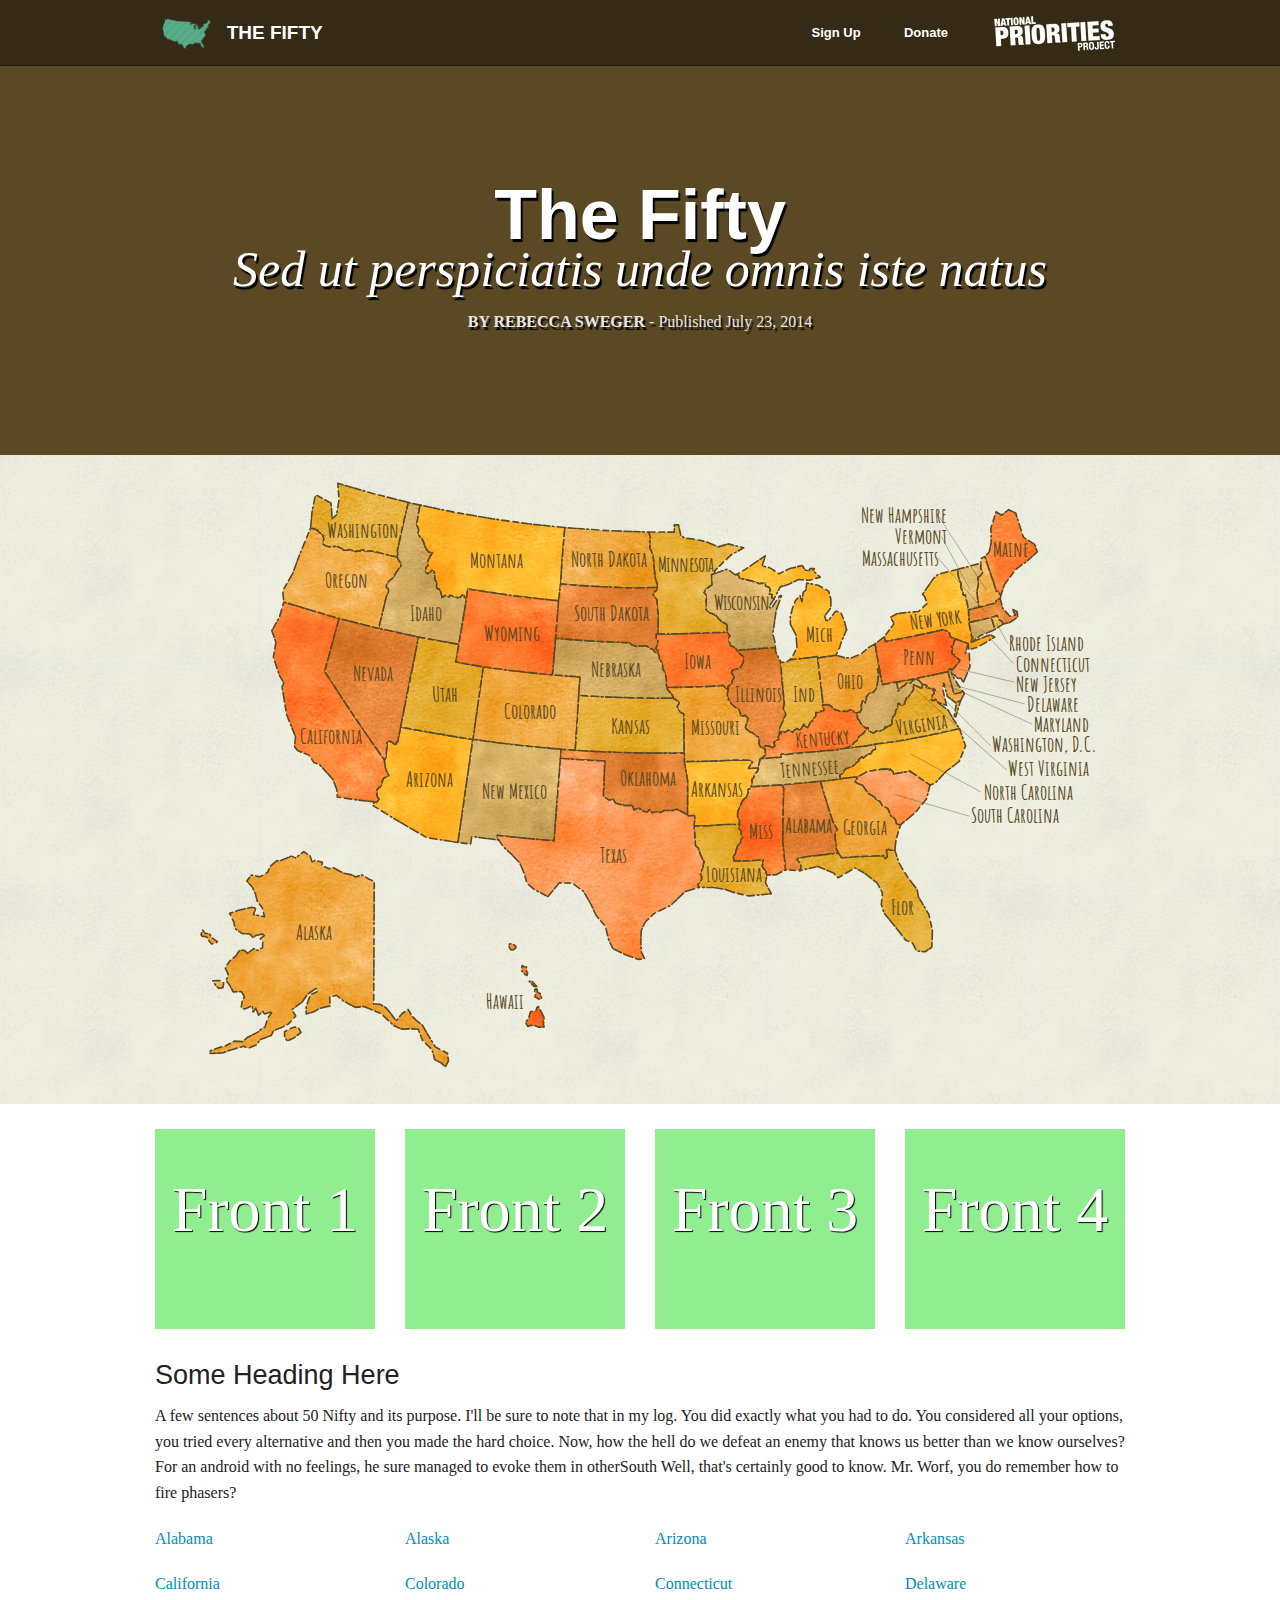
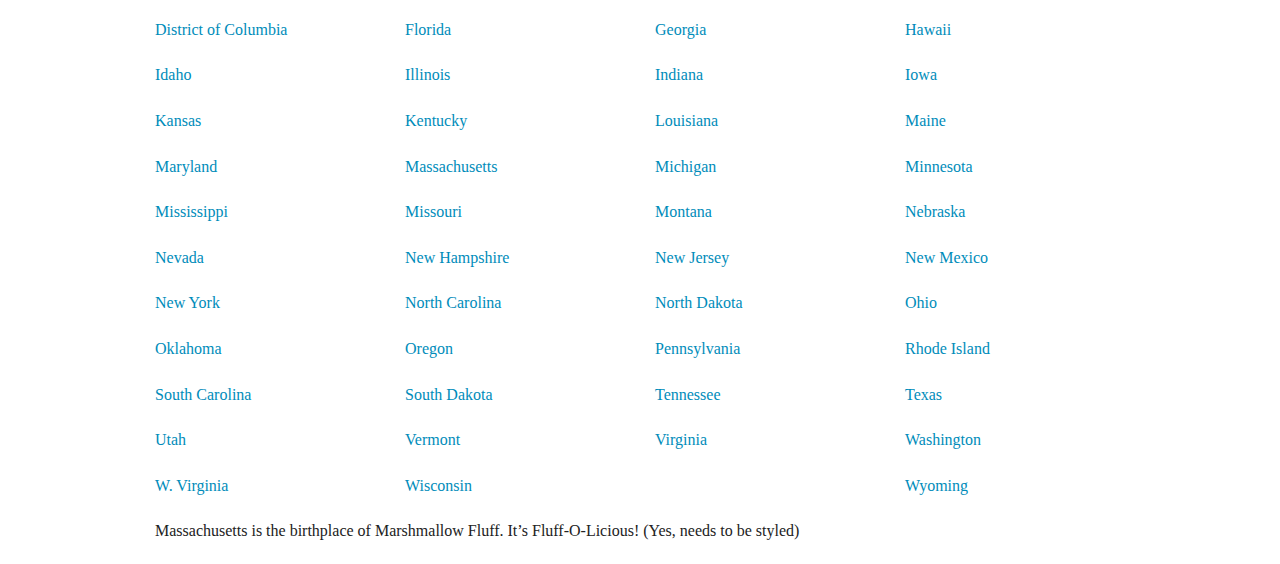
==== commit 3ac94795: "Add white transparent logo.  Add state columns" ====
--- a/index.html
+++ b/index.html
@@ -30,7 +30,7 @@
           <ul class="right">
             <li><a href="#" class="right-link">Sign Up</a></li>
             <li><a href="#" class="right-link">Donate</a></li>
-            <li><a href="#" class="right-link right-link-npp"><img src="images/npp-horiz-logo-04-full.png" style="width: auto; height: 45px"></a></li>
+            <li><a href="#" class="right-link right-link-npp"><img src="images/logo-white-transparent.png" style="width: auto; height: 45px"></a></li>
           </ul>
         </section>
       </nav>
@@ -259,61 +259,63 @@
       <div class="small-12 columns">
         <h3>Some Heading Here</h3>
         <p>A few sentences about 50 Nifty and its purpose. I'll be sure to note that in my log. You did exactly what you had to do. You considered all your options, you tried every alternative and then you made the hard choice. Now, how the hell do we defeat an enemy that knows us better than we know ourselves? For an android with no feelings, he sure managed to evoke them in otherSouth Well, that's certainly good to know. Mr. Worf, you do remember how to fire phasers? </p>
-
-        <ul class="inline-list">
-        	<li><a href="#">Alabama</a></li>
-        	<li><a href="#">Alaska</a></li>
-        	<li><a href="#">Arizona</a></li>
-        	<li><a href="#">Arkansas</a></li>
-        	<li><a href="#">California</a></li>
-        	<li><a href="#">Colorado</a></li>
-        	<li><a href="#">Connecticut</a></li>
-        	<li><a href="#">Delaware</a></li>
-        	<li><a href="#">District of Columbia</a></li>
-        	<li><a href="#">Florida</a></li>
-        	<li><a href="#">Georgia</a></li>
-        	<li><a href="#">Hawaii</a></li>
-        	<li><a href="#">Idaho</a></li>
-        	<li><a href="#">Illinois</a></li>
-        	<li><a href="#">Indiana</a></li>
-        	<li><a href="#">Iowa</a></li>
-        	<li><a href="#">Kansas</a></li>
-        	<li><a href="#">Kentucky</a></li>
-        	<li><a href="#">Louisiana</a></li>
-        	<li><a href="#">Maine</a></li>
-        	<li><a href="#">Maryland</a></li>
-        	<li><a href="#">Massachusetts</a></li>
-        	<li><a href="#">Michigan</a></li>
-        	<li><a href="#">Minnesota</a></li>
-        	<li><a href="#">Mississippi</a></li>
-        	<li><a href="#">Missouri</a></li>
-        	<li><a href="#">Montana</a></li>
-        	<li><a href="#">Nebraska</a></li>
-        	<li><a href="#">Nevada</a></li>
-        	<li><a href="#">New Hampshire</a></li>
-        	<li><a href="#">New Jersey</a></li>
-        	<li><a href="#">New Mexico</a></li>
-        	<li><a href="#">New York</a></li>
-        	<li><a href="#">North Carolina</a></li>
-        	<li><a href="#">North Dakota</a></li>
-        	<li><a href="#">Ohio</a></li>
-        	<li><a href="#">Oklahoma</a></li>
-        	<li><a href="#">Oregon</a></li>
-        	<li><a href="#">Pennsylvania</a></li>
-        	<li><a href="#">Rhode Island</a></li>
-        	<li><a href="#">South Carolina</a></li>
-        	<li><a href="#">South Dakota</a></li>
-        	<li><a href="#">Tennessee</a></li>
-        	<li><a href="#">Texas</a></li>
-        	<li><a href="#">Utah</a></li>
-        	<li><a href="#">Vermont</a></li>
-        	<li><a href="#">Virginia</a></li>
-        	<li><a href="#">Washington</a></li>
-        	<li><a href="#">W. Virginia</a></li>
-        	<li><a href="#">Wisconsin</a></li>
-        	<li><a href="#">Wyoming</a></li>
-        </ul>
-
+      </div>
+    </div>
+    <div class="row">
+      <div class="large-3 medium-4 small-6 columns"><p><a href="#">Alabama</a></p></div>
+      <div class="large-3 medium-4 small-6 columns"><p><a href="#">Alaska</a></p></div>
+      <div class="large-3 medium-4 small-6 columns"><p><a href="#">Arizona</a></p></div>
+      <div class="large-3 medium-4 small-6 columns"><p><a href="#">Arkansas</a></p></div>
+      <div class="large-3 medium-4 small-6 columns"><p><a href="#">California</a></p></div>
+      <div class="large-3 medium-4 small-6 columns"><p><a href="#">Colorado</a></p></div>
+      <div class="large-3 medium-4 small-6 columns"><p><a href="#">Connecticut</a></p></div>
+      <div class="large-3 medium-4 small-6 columns"><p><a href="#">Delaware</a></p></div>
+      <div class="large-3 medium-4 small-6 columns"><p><a href="#">District of Columbia</a></p></div>
+      <div class="large-3 medium-4 small-6 columns"><p><a href="#">Florida</a></p></div>
+      <div class="large-3 medium-4 small-6 columns"><p><a href="#">Georgia</a></p></div>
+      <div class="large-3 medium-4 small-6 columns"><p><a href="#">Hawaii</a></p></div>
+      <div class="large-3 medium-4 small-6 columns"><p><a href="#">Idaho</a></p></div>
+      <div class="large-3 medium-4 small-6 columns"><p><a href="#">Illinois</a></p></div>
+      <div class="large-3 medium-4 small-6 columns"><p><a href="#">Indiana</a></p></div>
+      <div class="large-3 medium-4 small-6 columns"><p><a href="#">Iowa</a></p></div>
+      <div class="large-3 medium-4 small-6 columns"><p><a href="#">Kansas</a></p></div>
+      <div class="large-3 medium-4 small-6 columns"><p><a href="#">Kentucky</a></p></div>
+      <div class="large-3 medium-4 small-6 columns"><p><a href="#">Louisiana</a></p></div>
+      <div class="large-3 medium-4 small-6 columns"><p><a href="#">Maine</a></p></div>
+      <div class="large-3 medium-4 small-6 columns"><p><a href="#">Maryland</a></p></div>
+      <div class="large-3 medium-4 small-6 columns"><p><a href="#">Massachusetts</a></p></div>
+      <div class="large-3 medium-4 small-6 columns"><p><a href="#">Michigan</a></p></div>
+      <div class="large-3 medium-4 small-6 columns"><p><a href="#">Minnesota</a></p></div>
+      <div class="large-3 medium-4 small-6 columns"><p><a href="#">Mississippi</a></p></div>
+      <div class="large-3 medium-4 small-6 columns"><p><a href="#">Missouri</a></p></div>
+      <div class="large-3 medium-4 small-6 columns"><p><a href="#">Montana</a></p></div>
+      <div class="large-3 medium-4 small-6 columns"><p><a href="#">Nebraska</a></p></div>
+      <div class="large-3 medium-4 small-6 columns"><p><a href="#">Nevada</a></p></div>
+      <div class="large-3 medium-4 small-6 columns"><p><a href="#">New Hampshire</a></p></div>
+      <div class="large-3 medium-4 small-6 columns"><p><a href="#">New Jersey</a></p></div>
+      <div class="large-3 medium-4 small-6 columns"><p><a href="#">New Mexico</a></p></div>
+      <div class="large-3 medium-4 small-6 columns"><p><a href="#">New York</a></p></div>
+      <div class="large-3 medium-4 small-6 columns"><p><a href="#">North Carolina</a></p></div>
+      <div class="large-3 medium-4 small-6 columns"><p><a href="#">North Dakota</a></p></div>
+      <div class="large-3 medium-4 small-6 columns"><p><a href="#">Ohio</a></p></div>
+      <div class="large-3 medium-4 small-6 columns"><p><a href="#">Oklahoma</a></p></div>
+      <div class="large-3 medium-4 small-6 columns"><p><a href="#">Oregon</a></p></div>
+      <div class="large-3 medium-4 small-6 columns"><p><a href="#">Pennsylvania</a></p></div>
+      <div class="large-3 medium-4 small-6 columns"><p><a href="#">Rhode Island</a></p></div>
+      <div class="large-3 medium-4 small-6 columns"><p><a href="#">South Carolina</a></p></div>
+      <div class="large-3 medium-4 small-6 columns"><p><a href="#">South Dakota</a></p></div>
+      <div class="large-3 medium-4 small-6 columns"><p><a href="#">Tennessee</a></p></div>
+      <div class="large-3 medium-4 small-6 columns"><p><a href="#">Texas</a></p></div>
+      <div class="large-3 medium-4 small-6 columns"><p><a href="#">Utah</a></p></div>
+      <div class="large-3 medium-4 small-6 columns"><p><a href="#">Vermont</a></p></div>
+      <div class="large-3 medium-4 small-6 columns"><p><a href="#">Virginia</a></p></div>
+      <div class="large-3 medium-4 small-6 columns"><p><a href="#">Washington</a></p></div>
+      <div class="large-3 medium-4 small-6 columns"><p><a href="#">W. Virginia</a></p></div>
+      <div class="large-3 medium-4 small-6 columns"><p><a href="#">Wisconsin</a></p></div>
+      <div class="large-3 medium-4 small-6 columns"><p><a href="#">Wyoming</a></p></div>
+    </div>
+    <div class="row">
+      <div class="small-12 columns">
         <p style='text-center'>Massachusetts is the birthplace of Marshmallow Fluff. It’s Fluff-O-Licious! (Yes, needs to be styled)</p>
       </div>
     </div>
--- a/stylesheets/app.css
+++ b/stylesheets/app.css
@@ -8077,10 +8077,6 @@
   font-weight: bold;
   font-family: "freight-sans-pro", "Myriad Pro", "Lucida Grande", "Lucida Sans Unicode", "Lucida Sans", Verdana, Helvetica, Arial, sans-serif;
 }
-/* line 24, ../scss/custom/_top-bar.scss */
-.top-bar-section .right-link-npp {
-  padding-right: 0 !important;
-}
 
 /* line 1, ../scss/custom/_slogan.scss */
 .slogan {
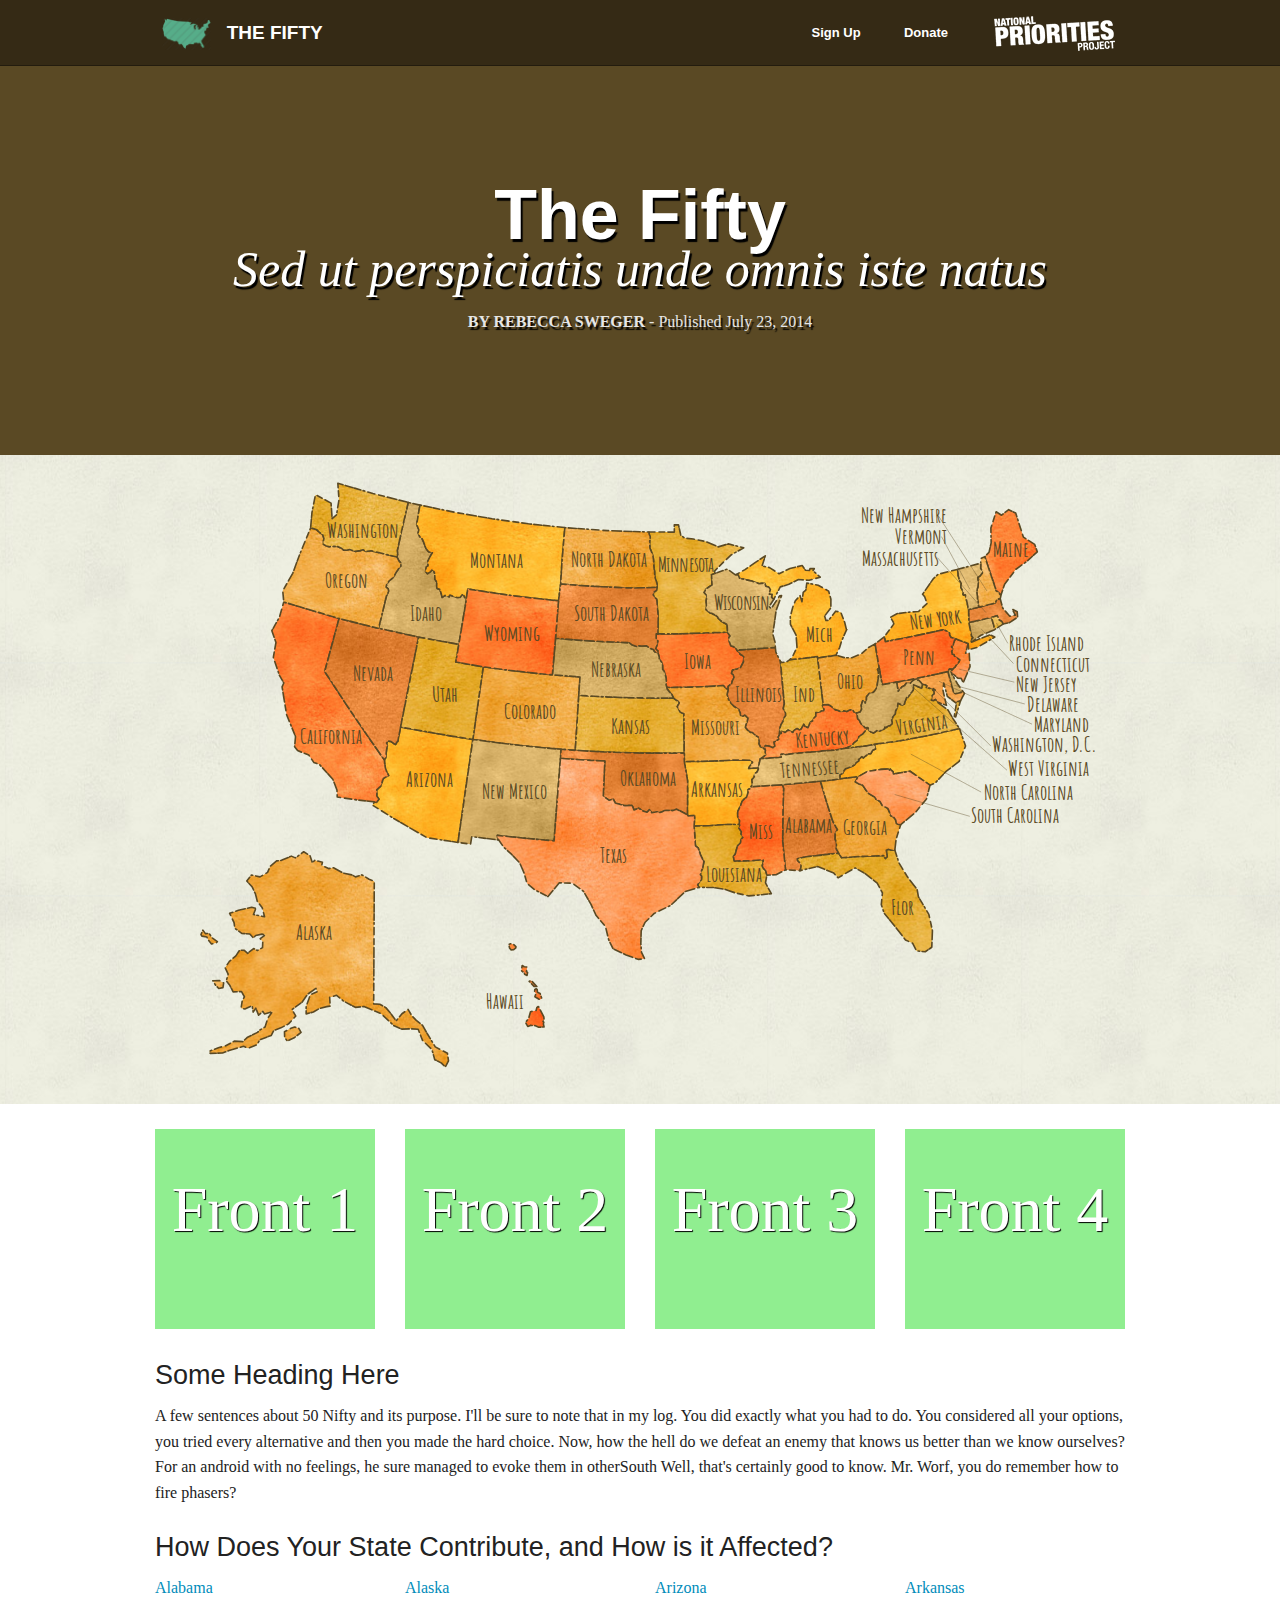
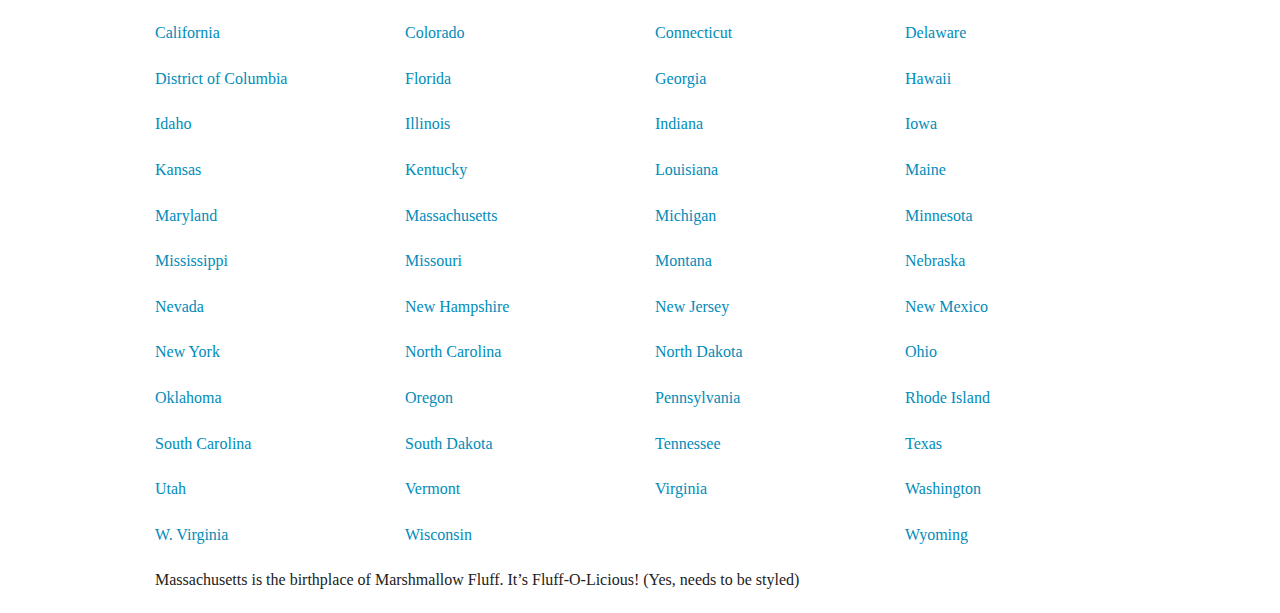
==== commit 6279fb25: "Section header" ====
--- a/index.html
+++ b/index.html
@@ -262,6 +262,7 @@
       </div>
     </div>
     <div class="row">
+      <div class="small-12 columns"><h3>How Does Your State Contribute, and How is it Affected?</h3></div>
       <div class="large-3 medium-4 small-6 columns"><p><a href="#">Alabama</a></p></div>
       <div class="large-3 medium-4 small-6 columns"><p><a href="#">Alaska</a></p></div>
       <div class="large-3 medium-4 small-6 columns"><p><a href="#">Arizona</a></p></div>
